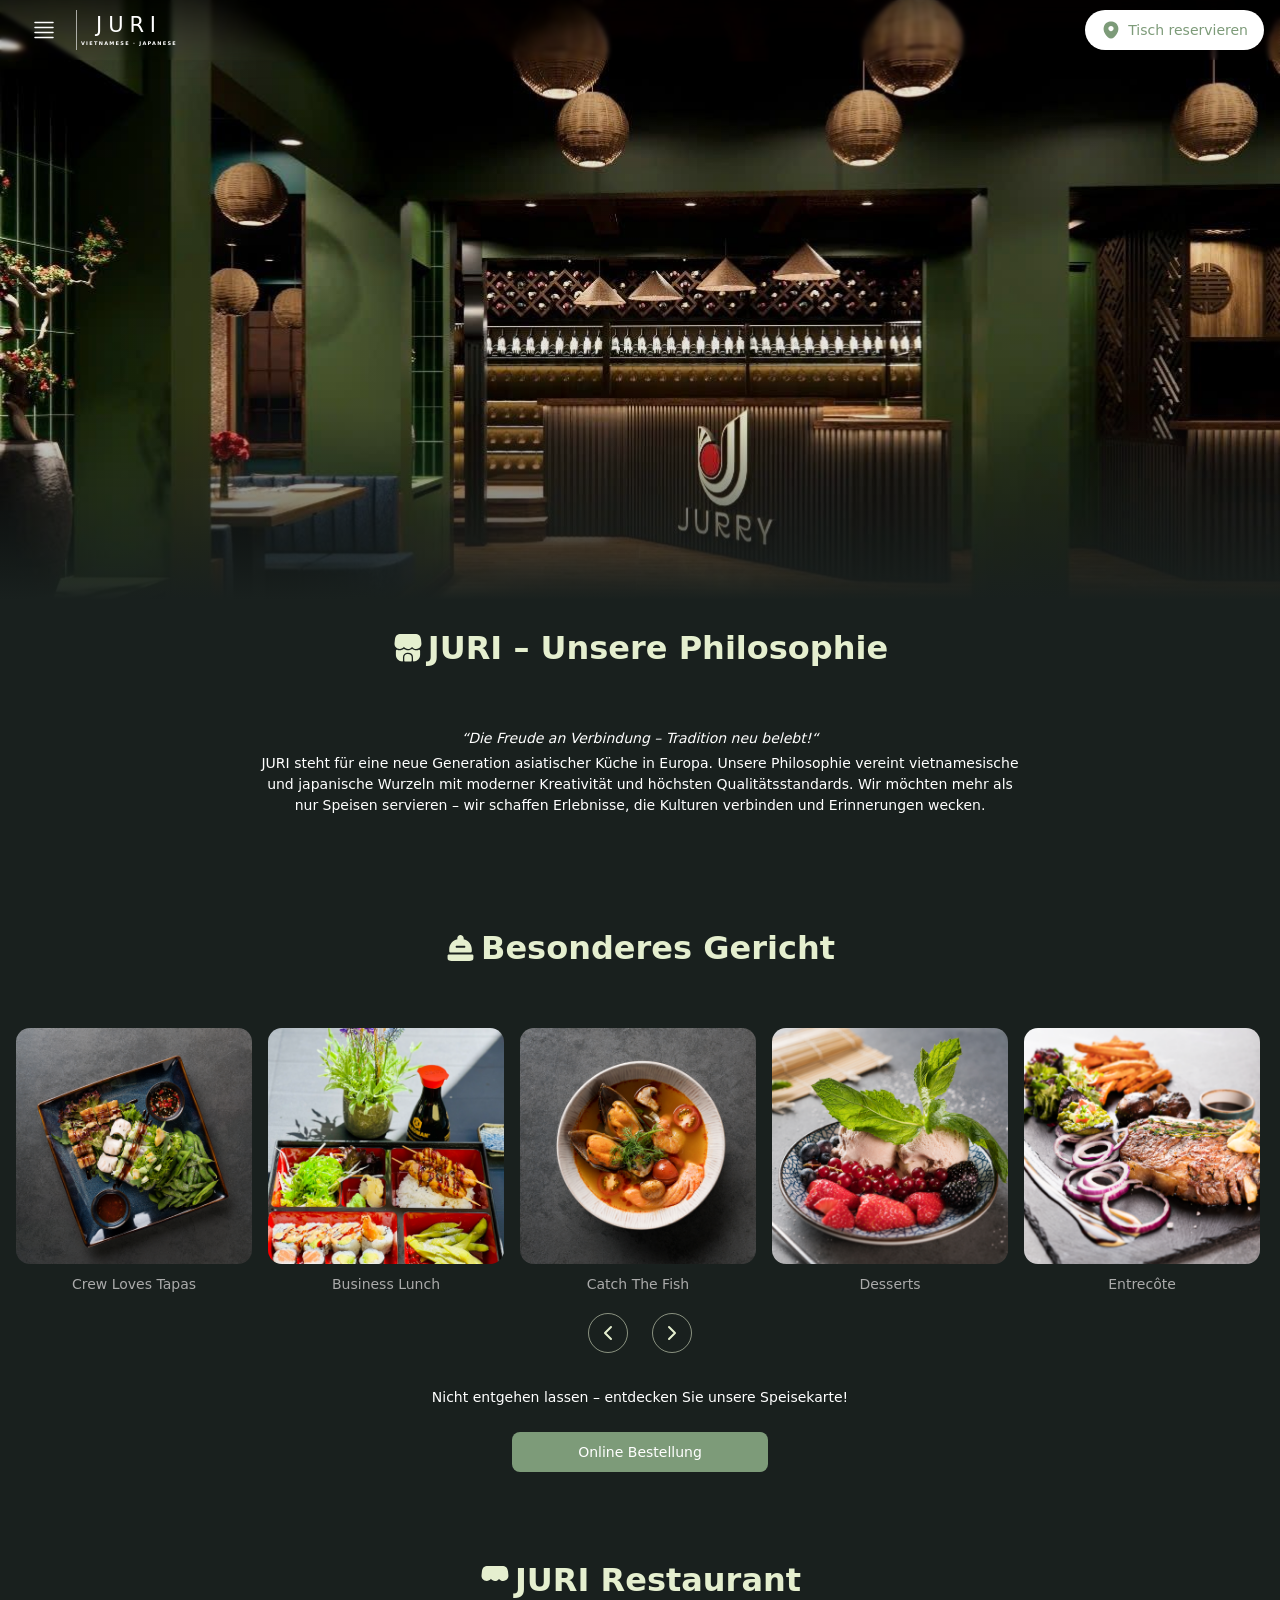
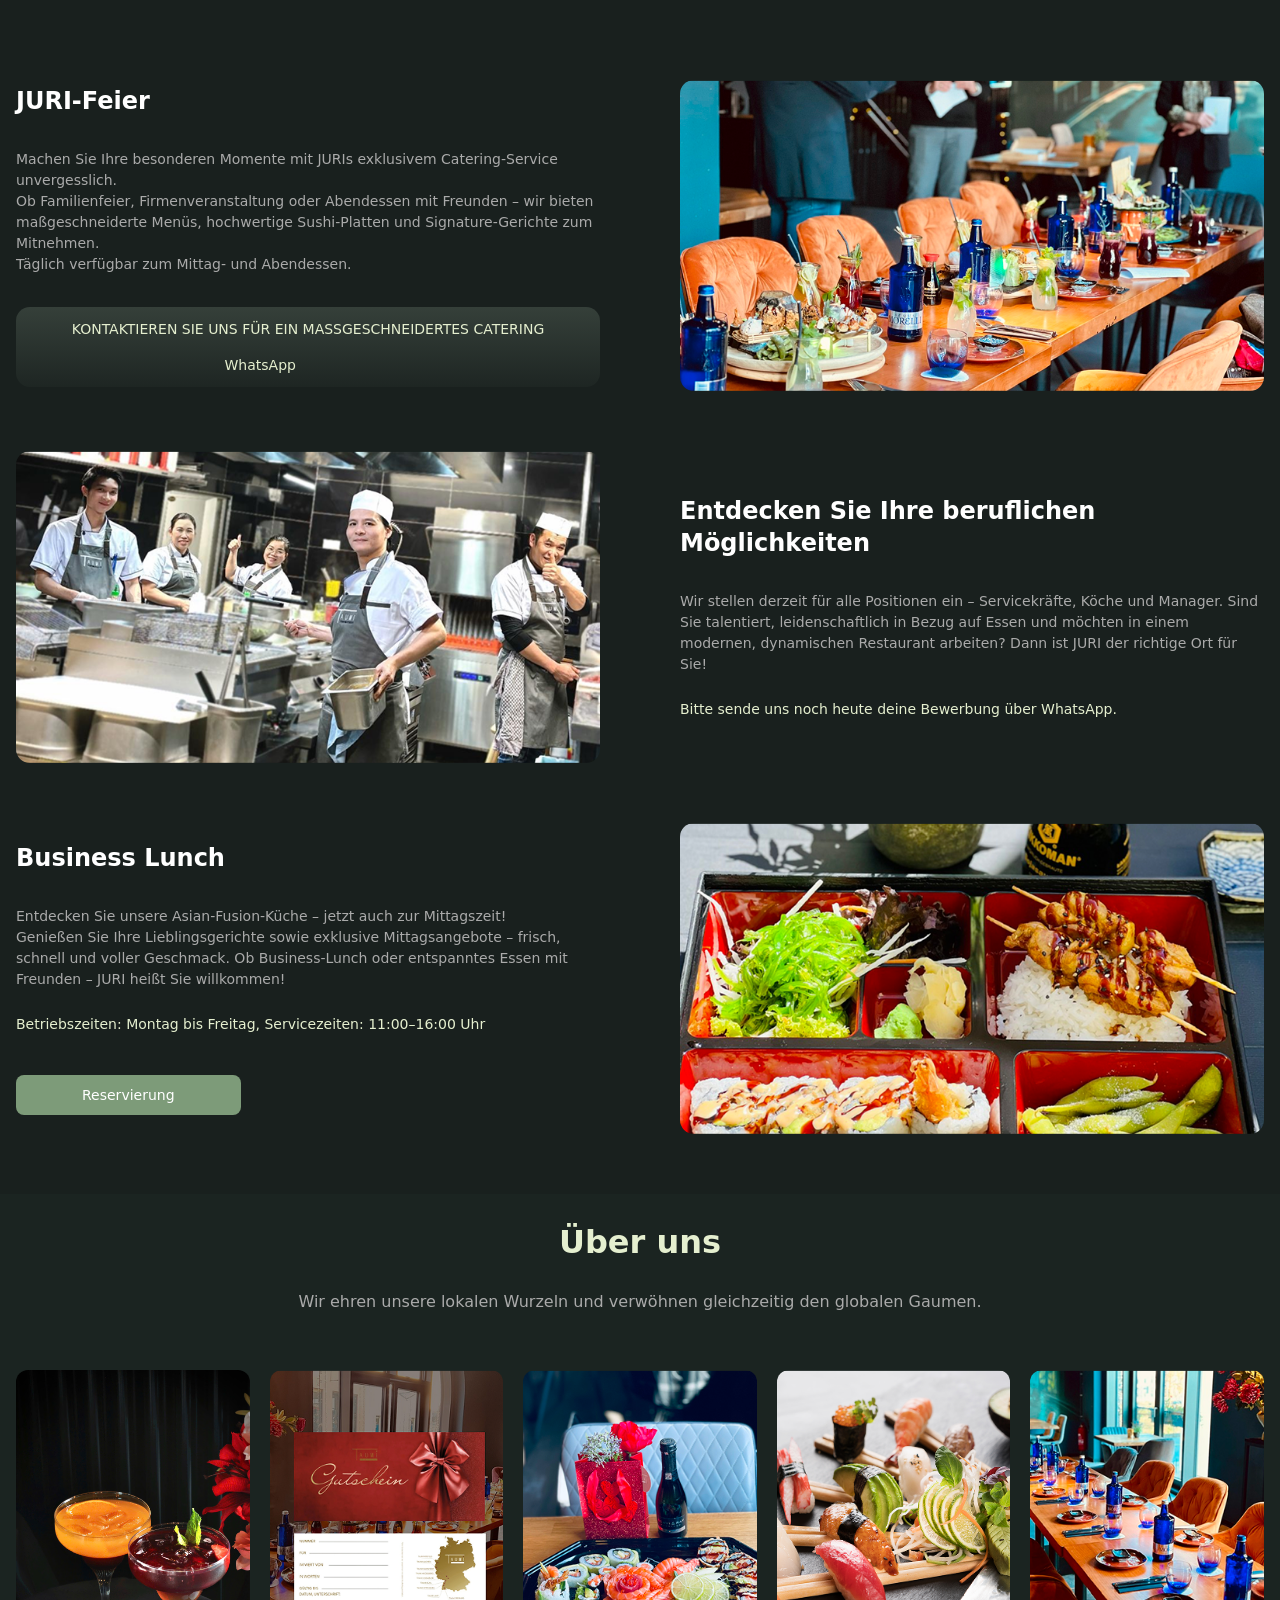
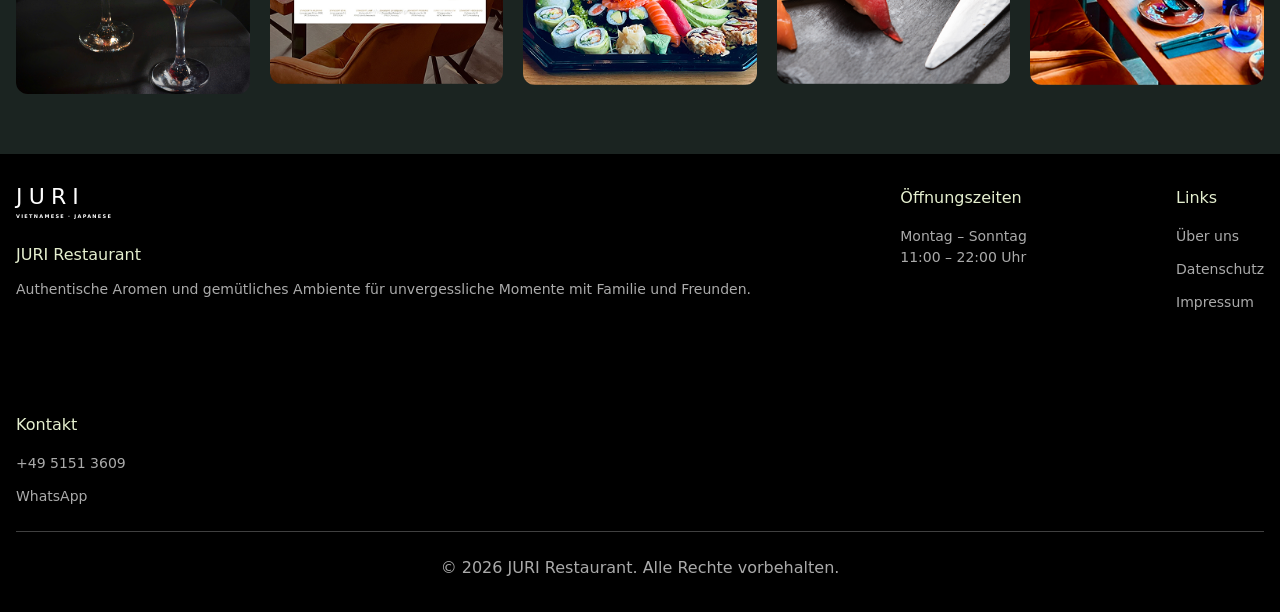
==== index.html @ 3706cd21 "Match desktop carousel and ordering layout" ====
<!DOCTYPE html>
<html lang="de">
<head>
<meta charset="UTF-8">
<meta name="viewport" content="width=device-width, initial-scale=1">
<title>JURI Restaurant — Vietnamesisch·Japanisch Fusion | Hameln</title>
<meta name="description" content="JURI Restaurant in Hameln — vietnamesische Seele trifft japanische Präzision. Phở, Sushi & Fusion-Küche am Kastanienwall 32. Tisch online reservieren.">
<meta name="robots" content="index, follow">
<meta name="theme-color" content="#39412f">
<!-- Open Graph -->
<meta property="og:type" content="restaurant">
<meta property="og:title" content="JURI Restaurant Hameln — Vietnamesisch·Japanisch Fusion">
<meta property="og:description" content="Vietnamesische Seele. Japanische Präzision. Phở, Sushi & Fusion am Kastanienwall 32, Hameln.">
<meta property="og:image" content="images/hero-restaurant.jpg">
<meta property="og:locale" content="de_DE">
<meta property="og:locale:alternate" content="en_US">
<!-- Preload critical fonts -->
<link rel="preload" href="fonts/Fraunces.woff2" as="font" type="font/woff2" crossorigin>
<link rel="preload" href="fonts/Archivo.woff2" as="font" type="font/woff2" crossorigin>
<link rel="stylesheet" href="css/fonts.css">
<link rel="stylesheet" href="css/tokens.css?v=20260812">
<link rel="stylesheet" href="css/taumi-source-252485d45a1d6a08.css">
<link rel="stylesheet" href="css/taumi-source-6c401ec4a430c7e0.css">
<link rel="stylesheet" href="css/taumi-source-922e2903fd560b81.css">
<link rel="stylesheet" href="css/taumi-source-cfa93e21f1e4a5a1.css">
<link rel="stylesheet" href="css/taumi-source-ab491180cfe1bd60.css">
<link rel="stylesheet" href="css/taumi-source-0d9b1a09e9e127c3.css">
<link rel="stylesheet" href="css/home.css?v=20260813f">
<link rel="icon" href="data:image/svg+xml,<svg xmlns='http://www.w3.org/2000/svg' viewBox='0 0 100 100'><text y='.9em' font-size='90'>🍜</text></svg>">
<script type="application/ld+json">
{
  "@context":"https://schema.org","@type":"Restaurant",
  "name":"JURI Restaurant",
  "description":"Vietnamesisch·Japanisch Fusion — Phở, Sushi & vietnamesische Küche in Hameln.",
  "servesCuisine":["Vietnamese","Japanese","Sushi"],
  "url":"https://jury.jury-resto.online/",
  "telephone":"+4951513609",
  "priceRange":"€€",
  "image":"images/hero-restaurant.jpg",
  "address":{"@type":"PostalAddress","streetAddress":"Kastanienwall 32","postalCode":"31785","addressLocality":"Hameln","addressCountry":"DE"},
  "openingHoursSpecification":[{"@type":"OpeningHoursSpecification","dayOfWeek":["Monday","Tuesday","Wednesday","Thursday","Friday","Saturday","Sunday"],"opens":"11:00","closes":"22:00"}],
  "acceptsReservations":"True",
  "hasMenu":"speisekarte.html"
}
</script>
</head>
<body>

<div class="legacy-home" aria-hidden="true">
<!-- Header -->
<header class="header" id="header">
  <div class="container">
    <a href="index.html" class="brand" aria-label="JURI — Startseite">
      <span class="brand__mark" aria-hidden="true"></span>
      <span class="brand__text">JURI<small>Vietnamese · Japanese</small></span>
    </a>
    <div class="nav-desktop">
      <nav class="nav">
        <a href="speisekarte.html">Speisekarte</a>
        <a href="index.html#bestellen"><span lang="de">Bestellen</span><span lang="en">Order</span></a>
        <a href="index.html#gutschein">Gutschein</a>
        <a href="index.html#events">Events</a>
        <a href="index.html#philosophie"><span lang="de">Über uns</span><span lang="en">About</span></a>
      </nav>
      <div class="lang-toggle" role="group" aria-label="Sprache / Language">
        <button data-lang="de" aria-pressed="true">DE</button>
        <button data-lang="en" aria-pressed="false">EN</button>
      </div>
      <a href="#reservieren" class="btn btn--primary"><span lang="de">Tisch reservieren</span><span lang="en">Reserve a table</span></a>
    </div>
    <button class="burger" id="burger" aria-label="Menü öffnen"><span></span><span></span><span></span></button>
  </div>
</header>

<!-- Mobile drawer -->
<div class="drawer" id="drawer" role="dialog" aria-label="Navigation">
  <button class="drawer-close" aria-label="Schließen">✕</button>
  <a href="#reservieren"><span lang="de">Reservieren</span><span lang="en">Reservation</span></a>
  <a href="speisekarte.html">Speisekarte</a>
  <a href="index.html#bestellen"><span lang="de">Bestellen</span><span lang="en">Online Order</span></a>
  <a href="index.html#gutschein">Gutschein</a>
  <a href="index.html#events">Events</a>
  <a href="index.html#philosophie"><span lang="de">Über uns</span><span lang="en">About</span></a>
  <a href="index.html#kontakt">Kontakt</a>
  <div class="lang-toggle" role="group" aria-label="Sprache">
    <button data-lang="de" aria-pressed="true">DE</button>
    <button data-lang="en" aria-pressed="false">EN</button>
  </div>
  <a href="#reservieren" class="btn btn--primary"><span lang="de">Tisch reservieren</span><span lang="en">Reserve a table</span></a>
</div>

<!-- Hero -->
<section class="hero">
  <div class="hero__bg"><img src="images/hero-restaurant.jpg" alt="Innenraum JURI Restaurant Hameln — Rattan-Laternen und olivgrüne Wände" fetchpriority="high" width="1600" height="1500"></div>
  <div class="container">
    <div class="hero__inner">
      <span class="eyebrow"><span lang="de">Vietnamesisch · Japanisch Fusion · Hameln</span><span lang="en">Vietnamese · Japanese Fusion · Hameln</span></span>
      <h1>
        <span lang="de">Vietnamesische Seele.<br><em>Japanische Präzision.</em></span>
        <span lang="en">Vietnamese soul.<br><em>Japanese precision.</em></span>
      </h1>
      <p class="sub">
        <span lang="de">Aromatische Phở, handgerolltes Sushi und Fusion-Gerichte aus frischen Zutaten — im Herzen von Hameln.</span>
        <span lang="en">Aromatic phở, hand-rolled sushi and fusion dishes from fresh ingredients — in the heart of Hameln.</span>
      </p>
      <div class="cta">
        <a href="#reservieren" class="btn btn--primary"><span lang="de">Tisch reservieren</span><span lang="en">Reserve a table</span></a>
        <a href="speisekarte.html" class="btn btn--ghost">Speisekarte</a>
      </div>
      <p class="addr">Kastanienwall 32 · 31785 Hameln</p>
    </div>
  </div>
  <a href="#philosophie" class="hero__scroll" aria-label="Nach unten scrollen"><span></span></a>
</section>

<!-- USP strip — quick-scan strengths right after hero -->
<aside class="usp-strip" aria-label="Unsere Stärken">
  <div class="container usp-strip__row">
    <span class="usp"><span lang="de">Frisch täglich</span><span lang="en">Fresh daily</span></span>
    <span class="usp"><span lang="de">Handgerolltes Sushi</span><span lang="en">Hand-rolled sushi</span></span>
    <span class="usp"><span lang="de">12h Brühe</span><span lang="en">12h broth</span></span>
    <span class="usp"><span lang="de">Vegan-Optionen</span><span lang="en">Vegan options</span></span>
  </div>
</aside>

<!-- Philosophy (centered, taumi-style) -->
<section class="section philo-band" id="philosophie">
  <div class="container reveal">
    <span class="eyebrow eyebrow--icon"><span lang="de">Unsere Philosophie</span><span lang="en">Our philosophy</span></span>
    <blockquote class="philo-quote">
      <span lang="de">„Zwei Küchen, eine Handschrift.“</span>
      <span lang="en">“Two cuisines, one signature.”</span>
    </blockquote>
    <p class="philo-lead">
      <span lang="de">Die Wärme Vietnams trifft die Ruhe Japans. Wir köcheln unsere Brühen zwölf Stunden, rollen unser Sushi frisch und würzen mit Respekt vor der Tradition — jedes Gericht ehrlich, nach guten Zutaten und nicht nach Abkürzungen.</span>
      <span lang="en">The warmth of Vietnam meets the calm of Japan. We simmer our broths for twelve hours, roll our sushi fresh and season with respect for tradition — every dish honest, made of good ingredients, never shortcuts.</span>
    </p>
    <dl class="philo-stats">
      <div><dt>12h</dt><dd><span lang="de">Brühe geköchelt</span><span lang="en">simmered broth</span></dd></div>
      <div><dt>160+</dt><dd><span lang="de">Gerichte</span><span lang="en">dishes</span></dd></div>
      <div><dt><span lang="de">frisch</span><span lang="en">fresh</span></dt><dd><span lang="de">täglich gerollt</span><span lang="en">rolled daily</span></dd></div>
    </dl>
  </div>
</section>

<!-- Signatures -->
<section class="section section--alt" id="kueche">
  <div class="container">
    <div class="section-head section-head--center reveal">
      <span class="eyebrow"><span lang="de">Aus unserer Küche</span><span lang="en">From our kitchen</span></span>
      <h2><span lang="de">Signaturen</span><span lang="en">Signatures</span></h2>
      <p><span lang="de">Eine kleine Auswahl — die ganze Karte mit 160+ Gerichten finden Sie in der Speisekarte.</span><span lang="en">A small selection — the full menu with 160+ dishes is in the Speisekarte.</span></p>
    </div>

    <!-- Featured dish (the one real food photo) -->
    <div class="feature reveal">
      <div class="feature__media"><img src="images/dish-pho.jpg" alt="Phở Bò — dampfende Rinderbrühe mit zartem Rind und frischen Kräutern in einer Keramikschale" loading="eager" fetchpriority="high" width="1408" height="768"></div>
      <div class="feature__body">
        <span class="feature__tag">Signature · Nr. 48</span>
        <h3>Phở Bò</h3>
        <p><span lang="de">Unsere Seele im Bild: klare Rinderbrühe, zwölf Stunden gekocht, mit zartem Rind, Reisbandnudeln und einem Wald aus frischen Kräutern. Serviert mit Limette, Chili und Sojasprossen.</span><span lang="en">Our soul on a plate: clear beef broth, simmered for twelve hours, with tender beef, flat rice noodles and a forest of fresh herbs. Served with lime, chili and bean sprouts.</span></p>
        <div class="feature__foot">
          <span class="feature__price">ab 12,90 €</span>
          <a href="speisekarte.html#pho" class="link-underline"><span lang="de">Zur Karte</span><span lang="en">See menu</span></a>
        </div>
      </div>
    </div>

    <!-- Signature dishes — swipe carousel (taumi "Outstanding Dish") + grid on desktop -->
    <div class="carousel reveal" id="dishCarousel" aria-roledescription="Karussell" aria-label="Signatur-Gerichte">
    <div class="carousel__track dish-grid" id="dishTrack">
      <article class="dish reveal" style="--i:0">
        <a href="speisekarte.html" class="dish__link" aria-label="Sushi &amp; Maki Platter ansehen">
          <span class="dish__media"><img src="images/dish-sushi.jpg" alt="Sushi- und Maki-Platte mit Lachs und California Rolls auf dunklem Keramikteller" loading="lazy" width="1408" height="768"></span>
          <span class="dish__body">
            <span class="dish__name">Sushi Platter</span>
            <span class="dish__price">M1</span>
          </span>
        </a>
      </article>
      <article class="dish reveal" style="--i:1">
        <a href="speisekarte.html#pho" class="dish__link" aria-label="Phở Bò ansehen">
          <span class="dish__media"><img src="images/dish-pho.jpg" alt="Phở Bò — dampfende Rinderbrühe mit Reisbandnudeln und frischen Kräutern" loading="lazy" width="1408" height="768"></span>
          <span class="dish__body">
            <span class="dish__name">Phở Bò</span>
            <span class="dish__price">ab 12,90 €</span>
          </span>
        </a>
      </article>
      <article class="dish reveal" style="--i:2">
        <a href="speisekarte.html" class="dish__link" aria-label="Sommerrollen ansehen">
          <span class="dish__media"><img src="images/dish-sommerrollen.jpg" alt="Frische Sommerrollen aus Reispapier mit Kräutern und Erdnuss-Sauce" loading="lazy" width="1408" height="768"></span>
          <span class="dish__body">
            <span class="dish__name">Sommerrollen</span>
            <span class="dish__price">ab 5,50 €</span>
          </span>
        </a>
      </article>
      <article class="dish reveal" style="--i:3">
        <a href="speisekarte.html" class="dish__link" aria-label="Frühlingsrollen ansehen">
          <span class="dish__media"><img src="images/dish-fruehlingsrollen.jpg" alt="Knusprige Frühlingsrollen mit kleinem Salat und Chili-Limetten-Sauce" loading="lazy" width="1408" height="768"></span>
          <span class="dish__body">
            <span class="dish__name">Frühlingsrollen</span>
            <span class="dish__price">5,90 €</span>
          </span>
        </a>
      </article>
      <article class="dish reveal" style="--i:4">
        <a href="speisekarte.html" class="dish__link" aria-label="Hähnchen Gyoza ansehen">
          <span class="dish__media"><img src="images/dish-gyoza.jpg" alt="Japanische Hähnchen-Gyoza, knusprig gebraten, mit Dip" loading="lazy" width="1408" height="768"></span>
          <span class="dish__body">
            <span class="dish__name">Hähnchen Gyoza</span>
            <span class="dish__price">5,50 €</span>
          </span>
        </a>
      </article>
      <article class="dish reveal" style="--i:5">
        <a href="speisekarte.html" class="dish__link" aria-label="Bún Đậu ansehen">
          <span class="dish__media"><img src="images/dish-bun.jpg" alt="Bún Đậu — Reisnudeln mit Zitronengras-Tofu, Kräutern und eingelegten Karotten" loading="lazy" width="1408" height="768"></span>
          <span class="dish__body">
            <span class="dish__name">Bún Đậu</span>
            <span class="dish__price">ab 9,90 €</span>
          </span>
        </a>
      </article>
      <article class="dish reveal" style="--i:6">
        <a href="speisekarte.html" class="dish__link" aria-label="Bánh Mì Sài Gòn ansehen">
          <span class="dish__media"><img src="images/dish-banhmi.jpg" alt="Bánh Mì Sài Gòn — vietnamesisches Baguette mit gegrilltem Fleisch und eingelegtem Gemüse" loading="lazy" width="1408" height="768"></span>
          <span class="dish__body">
            <span class="dish__name">Bánh Mì Sài Gòn</span>
            <span class="dish__price">ab 7,90 €</span>
          </span>
        </a>
      </article>
      <article class="dish reveal" style="--i:7">
        <a href="speisekarte.html" class="dish__link" aria-label="Grünes Curry ansehen">
          <span class="dish__media"><img src="images/dish-curry.jpg" alt="Grünes Curry mit frischem Gemüse, Tofu und Kokosmilch, dazu Jasminreis" loading="lazy" width="1408" height="768"></span>
          <span class="dish__body">
            <span class="dish__name">Grünes Curry</span>
            <span class="dish__price">ab 11,90 €</span>
          </span>
        </a>
      </article>
    </div>
      <div class="carousel__nav" aria-hidden="false">
        <div class="carousel__dots" id="dishDots" role="tablist" aria-label="Gericht wählen"></div>
      </div>
    </div>
    <div class="center-cta reveal">
      <a href="speisekarte.html" class="btn btn--ghost"><span lang="de">Ganze Speisekarte ansehen</span><span lang="en">View the full menu</span></a>
    </div>
  </div>
</section>

<!-- Ambiente / story (text ↔ image) -->
<section class="section" id="ambiente">
  <div class="container split reveal">
    <div class="split__media"><img src="images/amb-dining.jpg" alt="Gedeckter Tisch bei JURI — warmes Licht, Rattan-Laternen, olivgrüne Wände" loading="lazy" width="900" height="675"></div>
    <div class="split__body">
      <span class="eyebrow"><span lang="de">Das Ambiente</span><span lang="en">The ambience</span></span>
      <h2><span lang="de">Ein Ort, zwei Kulturen</span><span lang="en">One place, two cultures</span></h2>
      <p><span lang="de">Im historischen Fachwerkhaus am Kastanienwall verbinden warmes Licht, Rattan-Laternen und olivgrüne Wände die Ruhe Japans mit der Herzlichkeit Vietnams. Ein Raum, der zum Verweilen einlädt — für ein schnelles Mittagessen oder einen langen Abend.</span><span lang="en">In the historic timber-framed house on Kastanienwall, warm light, rattan lanterns and olive walls blend the calm of Japan with the warmth of Vietnam. A room that invites you to stay — for a quick lunch or a long evening.</span></p>
      <a href="index.html#kontakt" class="link-underline"><span lang="de">Öffnungszeiten &amp; Anfahrt</span><span lang="en">Hours &amp; directions</span></a>
    </div>
  </div>
  <div class="container photo-trio reveal">
    <figure><img src="images/amb-counter.jpg" alt="Offene Sushi-Theke bei JURI — Holzbrett und Messer" loading="lazy" width="800" height="800"></figure>
    <figure><img src="images/detail-herbs.jpg" alt="Frische vietnamesische Kräuter — Koriander, Thai-Basilikum, Limette, Chili" loading="lazy" width="800" height="800"></figure>
    <figure><img src="images/dessert.jpg" alt="Dessert — Mochi und Kokos-Eis, fein angerichtet" loading="lazy" width="800" height="800"></figure>
  </div>
</section>

<!-- Bar full-bleed band -->
<section class="bar-band" aria-label="Bar &amp; Lounge">
  <img class="bar-band__bg" src="images/bar.jpg" alt="JURI Bar &amp; Lounge — rote Laterne, warmes Licht" loading="lazy" width="1600" height="900">
  <div class="container bar-band__inner reveal">
    <span class="eyebrow"><span lang="de">Bar &amp; Lounge</span><span lang="en">Bar &amp; lounge</span></span>
    <h2><span lang="de">Bleiben Sie auf einen Drink</span><span lang="en">Stay for a drink</span></h2>
    <p><span lang="de">Signature-Cocktails, japanischer Whisky und vietnamesischer Kaffee — in gedämpftem Licht, wenn der Abend länger wird.</span><span lang="en">Signature cocktails, Japanese whisky and Vietnamese coffee — in soft light, when the evening grows long.</span></p>
  </div>
</section>

<!-- Bar drinks duo -->
<section class="section" aria-label="Getränke">
  <div class="container drink-duo reveal">
    <figure class="drink-duo__item">
      <img src="images/drink-cocktails.jpg" alt="Signature-Cocktails auf der dunklen Bartheke von JURI" loading="lazy" width="900" height="600">
      <figcaption><span lang="de">Signature-Cocktails</span><span lang="en">Signature cocktails</span></figcaption>
    </figure>
    <figure class="drink-duo__item">
      <img src="images/drink-tea.jpg" alt="Asiatische Teekanne und Tassen mit aufsteigendem Dampf" loading="lazy" width="900" height="600">
      <figcaption><span lang="de">Tee &amp; vietnamesischer Kaffee</span><span lang="en">Tea &amp; Vietnamese coffee</span></figcaption>
    </figure>
  </div>
</section>

<!-- Anlässe -->
<section class="section section--alt" id="anlaesse">
  <div class="container">
    <div class="section-head reveal">
      <span class="eyebrow"><span lang="de">Anlässe</span><span lang="en">Occasions</span></span>
      <h2><span lang="de">Feiern &amp; Business</span><span lang="en">Celebrations &amp; business</span></h2>
    </div>
    <div class="anlass">
      <div class="anlass__row reveal">
        <div class="anlass__media"><img src="images/interior.jpg" alt="Feiern &amp; Catering bei JURI" loading="lazy" width="800" height="500"></div>
        <div>
          <h3><span lang="de">Feiern &amp; Catering</span><span lang="en">Celebrations &amp; catering</span></h3>
          <p><span lang="de">Geburtstag, Firmenfeier oder Familienessen — wir richten Ihre Feier mit Sharing-Sets und persönlichem Service aus. Auch Catering außer Haus.</span><span lang="en">Birthday, company party or family dinner — we host your celebration with sharing sets and personal service. Catering also available.</span></p>
          <a href="#reservieren" class="btn btn--primary"><span lang="de">Anfrage senden</span><span lang="en">Send request</span></a>
        </div>
      </div>
      <div class="anlass__row anlass__row--rev reveal">
        <div class="anlass__media"><img src="images/bar.jpg" alt="Mittagstisch Business Lunch" loading="lazy" width="800" height="500"></div>
        <div>
          <h3><span lang="de">Mittagstisch</span><span lang="en">Business lunch</span></h3>
          <p><span lang="de">Schnell, frisch und bezahlbar in der Mittagspause: wechselnde Gerichte, in wenigen Minuten am Tisch — perfekt für die Arbeitspause in Hameln.</span><span lang="en">Fast, fresh and affordable at lunchtime: rotating dishes served in minutes — perfect for a work break in Hameln.</span></p>
          <a href="speisekarte.html" class="btn btn--ghost"><span lang="de">Gerichte ansehen</span><span lang="en">See dishes</span></a>
        </div>
      </div>
    </div>
  </div>
</section>

<!-- Featured Events / Aktuelles -->
<section class="section" id="events">
  <div class="container">
    <div class="section-head section-head--center reveal">
      <span class="eyebrow"><span lang="de">Aktuelles</span><span lang="en">What's on</span></span>
      <h2>Events</h2>
      <p><span lang="de">Was bei JURI gerade passiert — Eröffnung, Angebote und besondere Abende.</span><span lang="en">What's happening at JURI right now — opening, offers and special evenings.</span></p>
    </div>
    <div class="event-grid reveal">
      <article class="event-card event-card--wide">
        <div class="event-card__media"><img src="images/event-table.jpg" alt="Lange, festlich gedeckte Tafel für Gruppen und Feiern bei JURI" loading="lazy" width="1200" height="700"></div>
        <div class="event-card__body">
          <span class="event-card__badge">Grand Opening</span>
          <h3><span lang="de">Große Eröffnung</span><span lang="en">Grand Opening</span></h3>
          <p><span lang="de">Wir öffnen unsere Türen am Kastanienwall 32. Feiern Sie mit uns den Start von JURI — vietnamesische Seele, japanische Präzision.</span><span lang="en">We're opening our doors at Kastanienwall 32. Celebrate the start of JURI with us — Vietnamese soul, Japanese precision.</span></p>
          <a href="#reservieren" class="btn btn--primary"><span lang="de">Tisch sichern</span><span lang="en">Reserve a table</span></a>
        </div>
      </article>
      <article class="event-card">
        <div class="event-card__media"><img src="images/amb-wide.jpg" alt="Warmer Speiseraum von JURI in olivgrünem Licht" loading="lazy" width="800" height="600"></div>
        <div class="event-card__body">
          <span class="event-card__badge event-card__badge--alt"><span lang="de">Wochenangebot</span><span lang="en">Weekly offer</span></span>
          <h3><span lang="de">Mittagstisch der Woche</span><span lang="en">Lunch of the week</span></h3>
          <p><span lang="de">Wechselnde Gerichte, frisch zubereitet und in wenigen Minuten am Tisch — ideal für die Mittagspause in Hameln.</span><span lang="en">Rotating dishes, freshly made and at your table in minutes — perfect for a lunch break in Hameln.</span></p>
          <a href="speisekarte.html" class="link-underline"><span lang="de">Zur Speisekarte</span><span lang="en">See the menu</span></a>
        </div>
      </article>
    </div>
  </div>
</section>

<!-- Gutschein / Voucher -->
<section class="section section--alt" id="gutschein">
  <div class="container split split--rev reveal">
    <div class="split__media"><img src="images/gutschein.jpg" alt="Eleganter JURI-Geschenkgutschein in Gold auf olivgrünem Grund" loading="lazy" width="900" height="600"></div>
    <div class="split__body">
      <span class="eyebrow"><span lang="de">Gutschein</span><span lang="en">Voucher</span></span>
      <h2><span lang="de">Verschenken Sie ein JURI-Erlebnis</span><span lang="en">Give the gift of a JURI experience</span></h2>
      <p><span lang="de">Ein Gutschein für ein Essen zu zweit, einen langen Abend an der Bar oder einen frei wählbaren Betrag — schön verpackt und persönlich abgestimmt. Sprechen Sie uns einfach an.</span><span lang="en">A voucher for dinner for two, a long evening at the bar or any amount you like — beautifully packaged and personally arranged. Just get in touch.</span></p>
      <div class="cta">
        <a href="#reservieren" class="btn btn--primary"><span lang="de">Gutschein anfragen</span><span lang="en">Request a voucher</span></a>
        <a href="tel:+4951513609" class="btn btn--ghost"><span lang="de">Anrufen</span><span lang="en">Call us</span></a>
      </div>
    </div>
  </div>
</section>

<!-- Online Order / Mitnahme -->
<section class="section" id="bestellen">
  <div class="container split reveal">
    <div class="split__media"><img src="images/togo.jpg" alt="Hochwertige Mitnahme-Verpackung von JURI mit goldenem Band" loading="lazy" width="900" height="600"></div>
    <div class="split__body">
      <span class="eyebrow"><span lang="de">Mitnahme &amp; Online Order</span><span lang="en">Takeaway &amp; online order</span></span>
      <h2><span lang="de">Lieber zu Hause genießen?</span><span lang="en">Rather enjoy it at home?</span></h2>
      <p><span lang="de">Bestellen Sie Ihre Lieblingsgerichte zur Abholung — frisch verpackt, damit Aroma und Textur erhalten bleiben. Rufen Sie uns an, wir bereiten alles für Sie vor.</span><span lang="en">Order your favourite dishes for pickup — freshly packed to keep aroma and texture intact. Give us a call and we'll get everything ready.</span></p>
      <div class="cta">
        <a href="tel:+4951513609" class="btn btn--primary"><span lang="de">Jetzt bestellen · +49 5151 3609</span><span lang="en">Order now · +49 5151 3609</span></a>
      </div>
      <p class="note-soon"><span lang="de">Online-Bestellung &amp; Lieferung bald verfügbar.</span><span lang="en">Online ordering &amp; delivery coming soon.</span></p>
    </div>
  </div>
</section>

<!-- Hours + map -->
<section class="section section--alt" id="kontakt">
  <div class="container">
    <div class="section-head reveal">
      <span class="eyebrow"><span lang="de">Öffnungszeiten &amp; Anfahrt</span><span lang="en">Hours &amp; directions</span></span>
      <h2>Öffnungszeiten</h2>
    </div>
    <div class="hours-grid reveal">
      <table class="hours-table">
        <tbody>
          <tr><th><span lang="de">Montag – Sonntag</span><span lang="en">Monday – Sunday</span></th><td>11:00 – 22:00</td></tr>
          <tr><th><span lang="de">Küche bis</span><span lang="en">Kitchen until</span></th><td>21:30</td></tr>
        </tbody>
      </table>
      <dl class="hours-info">
        <div><dt>Adresse</dt><dd>Kastanienwall 32<br>31785 Hameln</dd></div>
        <div><dt>Telefon</dt><dd><a href="tel:+4951513609">+49 5151 3609</a></dd></div>
        <div><dt><span lang="de">Anfahrt</span><span lang="en">Directions</span></dt><dd><a href="https://www.google.com/maps/search/?api=1&query=Kastanienwall+32+31785+Hameln" target="_blank" rel="noopener">Google Maps →</a></dd></div>
      </dl>
    </div>
  </div>
</section>

<!-- About gallery -->
<section class="section" id="ueber-uns">
  <div class="container">
    <div class="section-head reveal">
      <span class="eyebrow"><span lang="de">Über uns</span><span lang="en">About us</span></span>
      <h2><span lang="de">Eindrücke</span><span lang="en">Impressions</span></h2>
      <p><span lang="de">Ein Vorgeschmack auf Raum, Bar und Küche von JURI.</span><span lang="en">A taste of JURI's space, bar and kitchen.</span></p>
    </div>
    <div class="gallery reveal">
      <img src="images/amb-wide.jpg" alt="Innenraum von JURI in warmem olivgrünem Licht" loading="lazy" width="1200" height="500">
      <img src="images/amb-dining.jpg" alt="Gedeckter Tisch bei JURI" loading="lazy" width="400" height="400">
      <img src="images/amb-counter.jpg" alt="Offene Sushi-Theke" loading="lazy" width="400" height="400">
      <img src="images/drink-cocktails.jpg" alt="Signature-Cocktails an der Bar" loading="lazy" width="400" height="400">
      <img src="images/detail-herbs.jpg" alt="Frische Kräuter" loading="lazy" width="400" height="400">
      <img src="images/dessert.jpg" alt="Dessert-Plating" loading="lazy" width="400" height="400">
    </div>
  </div>
</section>

<!-- Reservation form -->
<section class="section section--alt" id="reservieren">
  <div class="container form-wrap reveal">
    <div class="section-head">
      <span class="eyebrow"><span lang="de">Reservierung</span><span lang="en">Reservation</span></span>
      <h2><span lang="de">Tisch reservieren</span><span lang="en">Reserve a table</span></h2>
    </div>
    <form id="reserveForm" data-reservation-email="info@jury-restaurant.de" novalidate>
      <div class="form-grid">
        <div class="field field--full">
          <label for="r-name">Name *</label>
          <input id="r-name" name="name" type="text" autocomplete="name" required>
        </div>
        <div class="field">
          <label for="r-phone">Telefon *</label>
          <input id="r-phone" name="phone" type="tel" autocomplete="tel" required>
        </div>
        <div class="field field--full">
          <label for="r-email"><span lang="de">E-Mail *</span><span lang="en">Email *</span></label>
          <input id="r-email" name="email" type="email" autocomplete="email" required>
          <small style="display:block;margin-top:.35rem;font-size:var(--fs-xs);color:var(--text-faint)"><span lang="de">für Bestätigung &amp; Angebote</span><span lang="en">for confirmation &amp; offers</span></small>
        </div>
        <div class="field">
          <label for="r-guests"><span lang="de">Anzahl Gäste *</span><span lang="en">Guests *</span></label>
          <input id="r-guests" name="guests" type="number" min="1" max="20" value="2" required>
        </div>
        <div class="field">
          <label for="r-date">Datum *</label>
          <input id="r-date" name="date" type="date" required>
        </div>
        <div class="field">
          <label for="r-time"><span lang="de">Uhrzeit *</span><span lang="en">Time *</span></label>
          <select id="r-time" name="time" required>
            <option value="" disabled selected>Uhrzeit wählen</option>
            <option>11:00</option><option>11:30</option>
            <option>12:00</option><option>12:30</option>
            <option>13:00</option><option>13:30</option>
            <option>14:00</option><option>14:30</option>
            <option>17:00</option><option>17:30</option>
            <option>18:00</option><option>18:30</option>
            <option>19:00</option><option>19:30</option>
            <option>20:00</option><option>20:30</option>
            <option>21:00</option>
          </select>
        </div>
        <div class="field field--full">
          <label for="r-note"><span lang="de">Anmerkung</span><span lang="en">Note</span></label>
          <textarea id="r-note" name="note" placeholder="z. B. Fensterplatz, Allergien, Anlass"></textarea>
        </div>
        <input class="hp" id="r-company" name="company" type="text" tabindex="-1" autocomplete="off" aria-hidden="true">
      </div>
      <button type="submit" class="btn btn--primary" style="margin-top:1.25rem"><span lang="de">Tisch reservieren</span><span lang="en">Reserve a table</span></button>
      <p class="form-msg" role="status" aria-live="polite"></p>
    </form>
  </div>
</section>

<!-- Footer -->
<footer class="footer">
  <span class="footer-watermark" aria-hidden="true">JURI</span>
  <div class="container">
    <div class="footer-grid">
      <div>
        <a href="index.html" class="brand footer-brand" aria-label="JURI">
          <span class="brand__mark" role="img" aria-label="JURI Logo"></span>
          <span class="brand__text">JURI</span>
        </a>
        <p><span lang="de">Vietnamesisch · Japanisch Fusion im historischen Fachwerkhaus am Kastanienwall.</span><span lang="en">Vietnamese · Japanese fusion in a historic timber-framed house on Kastanienwall.</span></p>
      </div>
      <div>
        <h4><span lang="de">Öffnungszeiten</span><span lang="en">Hours</span></h4>
        <address>
          <span lang="de">Mo – So: 11:00 – 22:00</span><span lang="en">Mon – Sun: 11:00 – 22:00</span><br>
          Kastanienwall 32<br>31785 Hameln
        </address>
      </div>
      <div>
        <h4>Kontakt</h4>
        <ul>
          <li><a href="tel:+4951513609">+49 5151 3609</a></li>
          <li><a href="speisekarte.html">Speisekarte</a></li>
          <li><a href="#reservieren"><span lang="de">Reservieren</span><span lang="en">Reserve</span></a></li>
          <li><a href="https://www.google.com/maps/search/?api=1&query=Kastanienwall+32+31785+Hameln" target="_blank" rel="noopener">Google Maps →</a></li>
        </ul>
      </div>
    </div>
    <div class="footer-bottom">
      <span>© 2026 JURI Restaurant</span>
      <nav>
        <a href="impressum.html">Impressum</a>
        <a href="datenschutz.html">Datenschutz</a>
      </nav>
    </div>
  </div>
</footer>

<!-- Bottom nav (mobile) -->
<nav class="bottom-nav" aria-label="Mobile">
  <ul>
    <li><a href="index.html"><svg viewBox="0 0 24 24" aria-hidden="true"><path d="M4 11 12 4l8 7"/><path d="M6 10v9h12v-9"/></svg>Home</a></li>
    <li><a href="speisekarte.html"><svg viewBox="0 0 24 24" aria-hidden="true"><path d="M4 8h16"/><path d="M5 8a7 7 0 0 1 14 0"/><path d="M3 12h18l-2 7H5z"/></svg>Menü</a></li>
    <li><a href="#reservieren" class="is-cta"><svg viewBox="0 0 24 24" aria-hidden="true"><rect x="4" y="5" width="16" height="16" rx="1"/><path d="M4 9h16M8 3v4M16 3v4"/></svg>Reservieren</a></li>
    <li><a href="index.html#kontakt"><svg viewBox="0 0 24 24" aria-hidden="true"><path d="M5 4h4l2 5-2 1a11 11 0 0 0 5 5l1-2 5 2v4a1 1 0 0 1-1 1A16 16 0 0 1 4 5a1 1 0 0 1 1-1z"/></svg>Kontakt</a></li>
  </ul>
</nav>

</div>

<div class="juri-taumi" id="home">
  <header class="jt-header">
    <button class="jt-menu" type="button" data-jt-menu aria-label="Menü öffnen"><i></i><i></i><i></i></button>
    <a class="jt-logo" href="index.html" aria-label="JURI Startseite">JURI<small>VIETNAMESE · JAPANESE</small></a>
    <a class="jt-location" href="reservieren.html">Tisch reservieren</a>
  </header>

  <nav class="jt-drawer" id="jtDrawer" aria-label="Navigation">
    <button type="button" class="jt-drawer__close" data-jt-close aria-label="Menü schließen">×</button>
    <a href="index.html">Home</a><a href="speisekarte.html">Speisekarte</a><a href="bestellen.html">Bestellen</a><a href="gutschein.html">Gutschein</a><a href="anlaesse.html">Events</a><a href="ueber-uns.html">Über uns</a><a href="kontakt.html">Kontakt</a>
    <a class="jt-drawer__reserve" href="reservieren.html">Tisch reservieren</a>
  </nav>

  <main>
    <section class="jt-hero"><img src="images/hero-restaurant.jpg" alt="JURI Restaurant" fetchpriority="high"><div class="jt-hero__shade"></div><div class="jt-hero__logo">JURI<small>VIETNAMESE · JAPANESE</small></div></section>
    <section class="jt-section jt-philosophy"><div class="jt-container"><h2><svg class="jt-heading-icon" viewBox="0 0 32 32" aria-hidden="true"><path d="M4 13h24c0 7-5.2 12-12 12S4 20 4 13Z"/><path d="M2 10h28M12 5c-2 2-2 4 0 6M17 4c2 2 2 4 0 7M22 5c-2 2-2 4 0 6"/></svg><span>JURI – unsere Philosophie</span></h2><div class="jt-copy"><strong>„Die Freude an Verbindung – Tradition neu belebt!“</strong><p>JURI steht für eine neue Generation asiatischer Küche in Europa. Unsere Philosophie vereint asiatische Wurzeln mit moderner Kreativität und höchsten Qualitätsstandards. Wir möchten mehr als nur Speisen servieren – wir schaffen Erlebnisse, die Kulturen verbinden und Erinnerungen wecken.</p></div></div></section>
    <section class="jt-section jt-dishes"><div class="jt-container"><h2>Besonderes Gericht</h2><div class="jt-dish-window"><div class="jt-dish-track" id="jtDishTrack">
      <a class="jt-dish-slide" href="speisekarte.html"><div class="jt-dish-frame"><img src="images/taumi/dish-01.png" alt="Crew Loves Tapas"></div><span>Crew Loves Tapas</span></a><a class="jt-dish-slide" href="speisekarte.html"><div class="jt-dish-frame"><img src="images/taumi/dish-02.png" alt="Business Lunch"></div><span>Business Lunch</span></a><a class="jt-dish-slide" href="speisekarte.html"><div class="jt-dish-frame"><img src="images/taumi/dish-03.png" alt="Catch The Fish"></div><span>Catch The Fish</span></a><a class="jt-dish-slide" href="speisekarte.html"><div class="jt-dish-frame"><img src="images/taumi/dish-04.png" alt="Desserts"></div><span>Desserts</span></a><a class="jt-dish-slide" href="speisekarte.html"><div class="jt-dish-frame"><img src="images/taumi/dish-05.png" alt="Entrecôte"></div><span>Entrecôte</span></a><a class="jt-dish-slide" href="speisekarte.html"><div class="jt-dish-frame"><img src="images/taumi/dish-06.png" alt="Ocean's Best"></div><span>Ocean's Best</span></a><a class="jt-dish-slide" href="speisekarte.html"><div class="jt-dish-frame"><img src="images/taumi/dish-07.png" alt="Pho Bo"></div><span>Pho Bo</span></a><a class="jt-dish-slide" href="speisekarte.html"><div class="jt-dish-frame"><img src="images/taumi/dish-08.png" alt="Sushi"></div><span>Sushi</span></a><a class="jt-dish-slide" href="speisekarte.html"><div class="jt-dish-frame"><img src="images/taumi/dish-09.png" alt="Getränk"></div><span>Getränk</span></a><a class="jt-dish-slide" href="speisekarte.html"><div class="jt-dish-frame"><img src="images/taumi/dish-10.png" alt="Pho Tofu"></div><span>Pho Tofu</span></a>
    </div><ul class="jt-slider-dots" aria-label="Gericht auswählen"><li class="is-active"><button type="button" data-jt-dot="0" aria-label="Gericht 1">1</button></li><li><button type="button" data-jt-dot="1" aria-label="Gericht 2">2</button></li><li><button type="button" data-jt-dot="2" aria-label="Gericht 3">3</button></li><li><button type="button" data-jt-dot="3" aria-label="Gericht 4">4</button></li><li><button type="button" data-jt-dot="4" aria-label="Gericht 5">5</button></li><li><button type="button" data-jt-dot="5" aria-label="Gericht 6">6</button></li><li><button type="button" data-jt-dot="6" aria-label="Gericht 7">7</button></li><li><button type="button" data-jt-dot="7" aria-label="Gericht 8">8</button></li><li><button type="button" data-jt-dot="8" aria-label="Gericht 9">9</button></li><li><button type="button" data-jt-dot="9" aria-label="Gericht 10">10</button></li></ul></div><p>Nicht entgehen lassen – entdecken Sie unsere Speisekarte!</p><a class="jt-button" href="speisekarte.html">Zur Speisekarte</a></div></section>
    <section class="jt-section jt-restaurants"><div class="jt-container"><h2><svg class="jt-heading-icon" viewBox="0 0 32 32" aria-hidden="true"><path d="M4 13h24c0 7-5.2 12-12 12S4 20 4 13Z"/><path d="M2 10h28M12 5c-2 2-2 4 0 6M17 4c2 2 2 4 0 7M22 5c-2 2-2 4 0 6"/></svg><span>JURI Restaurant</span></h2>
      <article class="jt-feature"><div class="jt-feature__copy"><h3>JURI-Feier</h3><p>Machen Sie Ihre besonderen Momente mit JURIs exklusivem Catering-Service unvergesslich.<br>Ob Familienfeier, Firmenveranstaltung oder Abendessen mit Freunden – wir bieten maßgeschneiderte Menüs, hochwertige Sushi-Platten und Signature-Gerichte zum Mitnehmen.<br>Täglich verfügbar zum Mittag- und Abendessen.</p><div class="jt-contact"><h5>KONTAKTIEREN SIE UNS FÜR EIN MASSGESCHNEIDERTES CATERING</h5><div><a href="https://wa.me/4951513609?text=Hallo%20JURI%2C%20ich%20möchte%20eine%20Feier%20anfragen."><svg viewBox="0 0 21 21" aria-hidden="true"><path d="M6.3 3.7h8.4c2.5 0 4.2 1.25 4.2 4.17v5.83c0 2.92-1.7 4.17-4.2 4.17H6.3c-2.5 0-4.2-1.25-4.2-4.17V7.87C2.1 4.95 3.8 3.7 6.3 3.7Z"/><path d="m6 8 4.5 3.6L15 8"/></svg>WhatsApp</a></div></div></div><img src="images/taumi/intro-right.png" alt="JURI Feier"></article>
      <article class="jt-feature jt-feature--reverse"><img src="images/taumi/intro-left.png" alt="JURI Team"><div class="jt-feature__copy"><h3>Entdecken Sie Ihre beruflichen Möglichkeiten</h3><p>Wir stellen derzeit für alle Positionen ein – Servicekräfte, Köche und Manager. Sind Sie talentiert, leidenschaftlich in Bezug auf Essen und möchten in einem modernen, dynamischen Restaurant arbeiten? Dann ist JURI der richtige Ort für Sie!</p><p class="jt-feature__note">Bitte sende uns noch heute deine Bewerbung über <a class="jt-mail" href="https://wa.me/4951513609?text=Hallo%20JURI%2C%20ich%20möchte%20mich%20bewerben.">WhatsApp</a>.</p></div></article>
      <article class="jt-feature jt-feature--lunch"><div class="jt-feature__copy"><h3>Business Lunch</h3><p>Entdecken Sie unsere Asian-Fusion-Küche – jetzt auch zur Mittagszeit!<br>Genießen Sie Ihre Lieblingsgerichte sowie exklusive Mittagsangebote – frisch, schnell und voller Geschmack. Ob Business-Lunch oder entspanntes Essen mit Freunden – JURI heißt Sie willkommen!</p><p class="jt-feature__hours">Betriebszeiten: Montag bis Freitag, Servicezeiten: 11:00–16:00 Uhr</p><a class="jt-button" href="reservieren.html">Reservierung</a></div><img src="images/taumi/business-lunch.png" alt="Business Lunch"></article>
    </div></section>
    <section class="jt-section jt-about"><div class="jt-container"><h2>Über uns</h2><p>Wir ehren unsere lokalen Wurzeln und verwöhnen gleichzeitig den globalen Gaumen.</p><div class="jt-about-grid"><a href="bestellen.html"><img src="images/taumi/about-order.jpg" alt="Online Bestellung"><b>Online Bestellung</b></a><a href="gutschein.html"><img src="images/taumi/about-gift.png" alt="Gutschein"><b>Schenken Sie Genuss mit JURI</b></a><a href="bestellen.html"><img src="images/taumi/about-pickup.png" alt="Abholservice"><b>Abholservice</b></a><a href="speisekarte.html"><img src="images/taumi/about-japanese.png" alt="Japanische Küche"><b>Japanische Küche</b></a><a href="kontakt.html"><img src="images/taumi/about-service.png" alt="Serviceerlebnis"><b>Serviceerlebnis</b></a></div></div></section>
  </main>
  <footer class="jt-footer"><div class="jt-container"><div class="jt-footer__grid"><div><a class="jt-logo" href="index.html">JURI<small>VIETNAMESE · JAPANESE</small></a><p>Genießen Sie authentische Aromen und gemütliches Ambiente im JURI Restaurant – für unvergessliche Momente mit Familie und Freunden.</p></div><div><b>Öffnungszeiten</b><p>Mo – So<br>11:00–22:00 Uhr</p></div><div><b>Links</b><a href="ueber-uns.html">Über uns</a><a href="datenschutz.html">Datenschutz</a></div><div><b>Kontakt</b><a href="tel:+4951513609">+49 5151 3609</a><a href="https://wa.me/4951513609">WhatsApp</a></div></div><small>© 2026 JURI Restaurant. Alle Rechte vorbehalten.</small></div></footer>
</div>

<!-- Source-faithful homepage: Taumi's original section structure, retained with JURI identity. -->
<div class="juri-source" id="juriSourceHome">
  <header class="bg-gradient-180-black fixed top-0 z-50 flex h-[60px] w-full items-center transition-all duration-500 backdrop-blur-[2px] shadow-lg juri-source-header">
    <div class="container flex justify-between">
      <div class="flex items-center">
        <button class="inline-flex items-center justify-center whitespace-nowrap rounded-[100px] text-sm font-medium ring-offset-background transition-colors text-white h-10 px-4 py-2 bg-transparent border-none" type="button" aria-label="Menü öffnen" aria-expanded="false" aria-controls="juriSourceDrawer" data-source-menu>
          <svg xmlns="http://www.w3.org/2000/svg" width="24" height="24" viewBox="0 0 24 24" fill="none" aria-hidden="true"><path d="M3 4.5H21M3 9.5H21M3 14.5H21M3 19.5H21" stroke="currentColor" stroke-width="1.5" stroke-linecap="round" stroke-linejoin="round"/></svg>
        </button>
        <a class="flex items-center justify-between w-[93px] xl:w-[143px] juri-source-logo" href="index.html" aria-label="JURI Startseite"><span>JURI</span><small>VIETNAMESE · JAPANESE</small></a>
      </div>
      <a class="inline-flex items-center justify-center whitespace-nowrap rounded-[100px] text-sm font-medium h-10 px-4 py-2 bg-white text-primary juri-source-book" href="reservieren.html"><svg xmlns="http://www.w3.org/2000/svg" width="20" height="20" viewBox="0 0 20 20" fill="none" aria-hidden="true"><path d="M17.1833 7.04168C16.3083 3.19168 12.95 1.45834 10 1.45834C7.05 1.45834 3.68329 3.18334 2.80829 7.03334C1.83329 11.3333 4.46662 14.975 6.84996 17.2667C7.73329 18.1167 8.86662 18.5417 10 18.5417C11.1333 18.5417 12.2666 18.1167 13.1416 17.2667C15.525 14.975 18.1583 11.3417 17.1833 7.04168ZM10 11.2167C8.54996 11.2167 7.37496 10.0417 7.37496 8.59168C7.37496 7.14168 8.54996 5.96668 10 5.96668C11.45 5.96668 12.625 7.14168 12.625 8.59168C12.625 10.0417 11.45 11.2167 10 11.2167Z" fill="currentColor"/></svg><span class="juri-source-book-label">Tisch reservieren</span></a>
    </div>
  </header>

  <aside class="juri-source-drawer" id="juriSourceDrawer" aria-hidden="true">
    <div class="juri-source-drawer__panel" role="dialog" aria-label="Navigation">
      <button class="juri-source-drawer__close" type="button" aria-label="Menü schließen" data-source-close>×</button>
      <a href="index.html">Home</a><a href="speisekarte.html">Speisekarte</a><a href="bestellen.html">Online Bestellung</a><a href="gutschein.html">Gutschein</a><a href="anlaesse.html">Events</a><a href="ueber-uns.html">Über uns</a><a href="kontakt.html">Kontakt</a>
      <a class="juri-source-drawer__reserve" href="reservieren.html">Tisch reservieren</a>
    </div>
  </aside>

  <main>
    <div class="relative h-[600px] bg-gradient-banner-black juri-source-hero"><div class="overflow-hidden absolute top-0 left-0 size-full z-[-1]"><img src="images/hero-restaurant.jpg" alt="JURI Restaurant" fetchpriority="high" class="w-full h-full object-cover"></div></div>

    <div class="md:pb-[60px] pb-8 bg-bgr-01">
      <div class="container">
        <h2 class="flex text-base-04 gap-1 items-center justify-center md:py-6 py-4 capitalize"><svg width="33" height="32" viewBox="0 0 33 32" fill="none" xmlns="http://www.w3.org/2000/svg" class="w-5 h-5 sm:w-8 sm:h-8" aria-hidden="true"><path d="M30.3134 11.0267 29.9267 7.33333C29.3667 3.30667 27.54 1.66667 23.6334 1.66667H9.28669C5.36669 1.66667 3.55335 3.30667 2.98002 7.37333L2.62002 11.04C2.48669 12.4667 2.87336 13.8533 3.71336 14.9333 4.72669 16.2533 6.28669 17 8.02002 17 9.70002 17 11.3134 16.16 12.3267 14.8133 13.2334 16.16 14.78 17 16.5 17 18.22 17 19.7267 16.2 20.6467 14.8667 21.6734 16.1867 23.26 17 24.9134 17 26.6867 17 28.2867 16.2133 29.2867 14.8267 30.0867 13.76 30.4467 12.4133 30.3134 11.0267Z" fill="currentColor"/><path d="M15.6335 22.2133C13.9402 22.3867 12.6602 23.8267 12.6602 25.5333V29.1867C12.6602 29.5467 12.9535 29.84 13.3135 29.84H19.6735C20.0335 29.84 20.3268 29.5467 20.3268 29.1867V26C20.3402 23.2133 18.7002 21.8933 15.6335 22.2133Z" fill="currentColor"/><path d="M28.9935 19.2V23.1733C28.9935 26.8533 26.0068 29.84 22.3268 29.84 21.9668 29.84 21.6735 29.5467 21.6735 29.1867V26C21.6735 24.2933 21.1535 22.96 20.1402 22.0533 19.2468 21.24 18.0335 20.84 16.5268 20.84 16.1935 20.84 15.8602 20.8533 15.5002 20.8933 13.1268 21.1333 11.3268 23.1333 11.3268 25.5333V29.1867C11.3268 29.5467 11.0335 29.84 10.6735 29.84 6.9935 29.84 4.00684 26.8533 4.00684 23.1733V19.2267C4.00684 18.2933 4.92684 17.6667 5.7935 17.9733 6.1535 18.0933 6.5135 18.1867 6.88684 18.24 7.04684 18.2667 7.22017 18.2933 7.38017 18.2933 7.5935 18.32 7.80684 18.3333 8.02017 18.3333 9.56684 18.3333 11.0868 17.76 12.2868 16.7733 13.4335 17.76 14.9268 18.3333 16.5002 18.3333 18.0868 18.3333 19.5535 17.7867 20.7002 16.8 21.9002 17.7733 23.3935 18.3333 24.9135 18.3333 25.1535 18.3333 25.3935 18.32 25.6202 18.2933 25.7802 18.28 25.9268 18.2667 26.0735 18.24 26.4868 18.1867 26.8602 18.0667 27.2335 17.9467 28.1002 17.6533 28.9935 18.2933 28.9935 19.2Z" fill="currentColor"/></svg>JURI – unsere Philosophie</h2>
        <div class="md:mt-8 mt-2 -mx-2 md:pb-6 pb-4"><div class="text-center max-w-[760px] mx-auto"><em>“Die Freude an Verbindung – Tradition neu belebt!“</em><p class="text-white mt-1">JURI steht für eine neue Generation asiatischer Küche in Europa. Unsere Philosophie vereint vietnamesische und japanische Wurzeln mit moderner Kreativität und höchsten Qualitätsstandards. Wir möchten mehr als nur Speisen servieren – wir schaffen Erlebnisse, die Kulturen verbinden und Erinnerungen wecken.</p></div></div>
      </div>
    </div>

    <div class="md:pb-[60px] pb-8 bg-bgr-01">
      <div class="container">
        <h2 class="flex text-base-04 gap-1 items-center justify-center md:py-6 py-4 capitalize"><svg width="33" height="32" viewBox="0 0 33 32" fill="none" aria-hidden="true" class="w-5 h-5 sm:w-8 sm:h-8"><path d="M29.2931 24V25.3333C29.2931 27.5333 29.2931 29.3333 25.2931 29.3333H6.62646C2.62646 29.3333 2.62646 27.5333 2.62646 25.3333V24C2.62646 23.2666 3.22646 22.6666 3.9598 22.6666H27.9598C28.6931 22.6666 29.2931 23.2666 29.2931 24Z" fill="currentColor"/><path d="M19.2132 6.90661C19.2799 6.63994 19.3199 6.38661 19.3332 6.10661 19.3732 4.55994 18.4265 3.19994 16.9332 2.79994 14.6932 2.18661 12.6665 3.86661 12.6665 5.99994 12.6665 6.31994 12.7065 6.61327 12.7865 6.90661 7.9732 7.93327 4.35986 12.2133 4.35986 17.3333V19.3333C4.35986 20.0666 4.95986 20.6666 5.6932 20.6666H26.2932C27.0265 20.6666 27.6265 20.0666 27.6265 19.3333V17.3333C27.6265 12.2133 24.0265 7.94661 19.2132 6.90661ZM19.9999 15.6666H11.9999C11.4532 15.6666 10.9999 15.2133 10.9999 14.6666 10.9999 14.1199 11.4532 13.6666 11.9999 13.6666H19.9999C20.5465 13.6666 20.9999 14.1199 20.9999 14.6666 20.9999 15.2133 20.5465 15.6666 19.9999 15.6666Z" fill="currentColor"/></svg>Besonderes Gericht</h2>
        <div class="dish-slider md:mt-8 mt-2 -mx-2 md:pb-6 pb-4 juri-source-dish-slider">
          <div class="juri-source-dish-track" id="juriSourceDishTrack">
            <a class="dish-slide px-2" href="speisekarte.html"><div class="rounded-[14px] overflow-hidden"><img src="images/taumi/dish-01.png" alt="Crew Loves Tapas" class="w-full h-auto object-cover"></div><p class="text-center mt-[10px] font-medium text-base-02">Crew Loves Tapas</p></a><a class="dish-slide px-2" href="speisekarte.html"><div class="rounded-[14px] overflow-hidden"><img src="images/taumi/dish-02.png" alt="Business Lunch" class="w-full h-auto object-cover"></div><p class="text-center mt-[10px] font-medium text-base-02">Business Lunch</p></a><a class="dish-slide px-2" href="speisekarte.html"><div class="rounded-[14px] overflow-hidden"><img src="images/taumi/dish-03.png" alt="Catch The Fish" class="w-full h-auto object-cover"></div><p class="text-center mt-[10px] font-medium text-base-02">Catch The Fish</p></a><a class="dish-slide px-2" href="speisekarte.html"><div class="rounded-[14px] overflow-hidden"><img src="images/taumi/dish-04.png" alt="Desserts" class="w-full h-auto object-cover"></div><p class="text-center mt-[10px] font-medium text-base-02">Desserts</p></a><a class="dish-slide px-2" href="speisekarte.html"><div class="rounded-[14px] overflow-hidden"><img src="images/taumi/dish-05.png" alt="Entrecôte" class="w-full h-auto object-cover"></div><p class="text-center mt-[10px] font-medium text-base-02">Entrecôte</p></a><a class="dish-slide px-2" href="speisekarte.html"><div class="rounded-[14px] overflow-hidden"><img src="images/taumi/dish-06.png" alt="Ocean's Best" class="w-full h-auto object-cover"></div><p class="text-center mt-[10px] font-medium text-base-02">Ocean's Best</p></a><a class="dish-slide px-2" href="speisekarte.html"><div class="rounded-[14px] overflow-hidden"><img src="images/taumi/dish-07.png" alt="Pho Bo" class="w-full h-auto object-cover"></div><p class="text-center mt-[10px] font-medium text-base-02">Pho Bo</p></a><a class="dish-slide px-2" href="speisekarte.html"><div class="rounded-[14px] overflow-hidden"><img src="images/taumi/dish-08.png" alt="Sushi" class="w-full h-auto object-cover"></div><p class="text-center mt-[10px] font-medium text-base-02">Sushi</p></a><a class="dish-slide px-2" href="speisekarte.html"><div class="rounded-[14px] overflow-hidden"><img src="images/taumi/dish-09.png" alt="Getränk" class="w-full h-auto object-cover"></div><p class="text-center mt-[10px] font-medium text-base-02">Getränk</p></a><a class="dish-slide px-2" href="speisekarte.html"><div class="rounded-[14px] overflow-hidden"><img src="images/taumi/dish-10.png" alt="Pho Tofu" class="w-full h-auto object-cover"></div><p class="text-center mt-[10px] font-medium text-base-02">Pho Tofu</p></a>
          </div>
          <div class="juri-source-dish-arrows" aria-label="Gerichte durchblättern"><button type="button" data-source-prev aria-label="Vorherige Gerichte"><svg viewBox="0 0 24 24" aria-hidden="true"><path d="m15 18-6-6 6-6"/></svg></button><button type="button" data-source-next aria-label="Nächste Gerichte"><svg viewBox="0 0 24 24" aria-hidden="true"><path d="m9 18 6-6-6-6"/></svg></button></div>
          <ul class="juri-source-dish-dots" aria-label="Gericht auswählen"><li class="is-active"><button type="button" data-source-dot="0">1</button></li><li><button type="button" data-source-dot="1">2</button></li><li><button type="button" data-source-dot="2">3</button></li><li><button type="button" data-source-dot="3">4</button></li><li><button type="button" data-source-dot="4">5</button></li><li><button type="button" data-source-dot="5">6</button></li><li><button type="button" data-source-dot="6">7</button></li><li><button type="button" data-source-dot="7">8</button></li><li><button type="button" data-source-dot="8">9</button></li><li><button type="button" data-source-dot="9">10</button></li></ul>
        </div>
        <div class="text-center mt-11"><p class="text-white">Nicht entgehen lassen – entdecken Sie unsere Speisekarte!</p><a class="inline-flex items-center justify-center whitespace-nowrap text-sm font-medium bg-primary text-white h-10 py-2 mt-6 rounded-[8px] px-[66px]" href="speisekarte.html">Online Bestellung</a></div>
      </div>
    </div>

    <div class="bg-bgr-01 md:pb-[60px] pb-8">
      <div class="container">
        <h2 class="flex text-base-04 gap-1 items-center justify-center md:py-6 py-4 capitalize"><svg width="33" height="32" viewBox="0 0 33 32" fill="none" aria-hidden="true" class="w-5 h-5 sm:w-8 sm:h-8"><path d="M30.3134 11.0267 29.9267 7.33333C29.3667 3.30667 27.54 1.66667 23.6334 1.66667H9.28669C5.36669 1.66667 3.55335 3.30667 2.98002 7.37333L2.62002 11.04C2.48669 12.4667 2.87336 13.8533 3.71336 14.9333 4.72669 16.2533 6.28669 17 8.02002 17 9.70002 17 11.3134 16.16 12.3267 14.8133 13.2334 16.16 14.78 17 16.5 17 18.22 17 19.7267 16.2 20.6467 14.8667 21.6734 16.1867 23.26 17 24.9134 17 26.6867 17 28.2867 16.2133 29.2867 14.8267 30.0867 13.76 30.4467 12.4133 30.3134 11.0267Z" fill="currentColor"/></svg>JURI Restaurant</h2>
        <div class="flex flex-col md:flex-row md:gap-[80px] gap-8 md:mt-[52px] mt-8 items-center"><div class="flex-1 md:order-1 order-2 sm:text-left text-center"><h3 class="sm:pb-8 pb-4 text-white">JURI-Feier</h3><p class="text-base-02">Machen Sie Ihre besonderen Momente mit JURIs exklusivem Catering-Service unvergesslich.<br>Ob Familienfeier, Firmenveranstaltung oder Abendessen mit Freunden – wir bieten maßgeschneiderte Menüs, hochwertige Sushi-Platten und Signature-Gerichte zum Mitnehmen.<br>Täglich verfügbar zum Mittag- und Abendessen.</p><div class="bg-gradient-light-gray-180 p-3 rounded-[14px] mt-8 text-center"><h5 class="uppercase text-sm text-base-04 mb-4">Kontaktieren Sie uns für ein maßgeschneidertes Catering</h5><div class="max-w-[167px] mx-auto"><a class="flex gap-2 text-base-04 text-sm" href="https://wa.me/4951513609?text=Hallo%20JURI%2C%20ich%20m%C3%B6chte%20eine%20Feier%20anfragen.">WhatsApp</a></div></div></div><div class="flex-1 md:order-2 order-0"><img src="images/taumi/intro-right.png" alt="JURI Feier" class="rounded-[14px] w-full h-auto object-cover"></div></div>
        <div class="flex flex-col md:flex-row md:gap-[80px] gap-8 md:mt-[60px] mt-8 items-center"><div class="flex-1"><img src="images/taumi/intro-left.png" alt="JURI Team" class="rounded-[14px] w-full h-auto object-cover"></div><div class="flex-1 sm:text-left text-center"><h3 class="sm:pb-8 pb-4 text-white">Entdecken Sie Ihre beruflichen Möglichkeiten</h3><p class="text-base-02 mb-6">Wir stellen derzeit für alle Positionen ein – Servicekräfte, Köche und Manager. Sind Sie talentiert, leidenschaftlich in Bezug auf Essen und möchten in einem modernen, dynamischen Restaurant arbeiten? Dann ist JURI der richtige Ort für Sie!</p><p class="text-base-04">Bitte sende uns noch heute deine Bewerbung über <a class="text-base-04 underline" href="https://wa.me/4951513609?text=Hallo%20JURI%2C%20ich%20m%C3%B6chte%20mich%20bewerben.">WhatsApp</a>.</p></div></div>
        <div class="flex flex-col md:flex-row md:gap-[80px] gap-8 md:mt-[60px] mt-8 items-center"><div class="flex-1 md:order-1 order-2 sm:text-left text-center"><h3 class="sm:pb-8 pb-4 text-white">Business Lunch</h3><p class="text-base-02 mb-6">Entdecken Sie unsere Asian-Fusion-Küche – jetzt auch zur Mittagszeit!<br>Genießen Sie Ihre Lieblingsgerichte sowie exklusive Mittagsangebote – frisch, schnell und voller Geschmack. Ob Business-Lunch oder entspanntes Essen mit Freunden – JURI heißt Sie willkommen!</p><p class="text-base-04">Betriebszeiten: Montag bis Freitag, Servicezeiten: 11:00–16:00 Uhr</p><a class="inline-flex items-center justify-center whitespace-nowrap text-sm font-medium bg-primary text-white h-10 py-2 mt-10 rounded-[8px] px-[66px]" href="reservieren.html">Reservierung</a></div><div class="flex-1 md:order-2 order-0"><img src="images/taumi/business-lunch.png" alt="Business Lunch" class="rounded-[14px] w-full h-auto object-cover"></div></div>
      </div>
    </div>

    <div class="bg-[#1a1c24] md:pb-[60px] pb-8 text-white juri-source-about"><div class="container"><h2 class="flex text-base-04 gap-2 items-center justify-center md:py-6 py-4">Über uns</h2><p class="md:text-base text-xs text-base-02 text-center">Wir ehren unsere lokalen Wurzeln und verwöhnen gleichzeitig den globalen Gaumen.</p><div class="grid md:grid-cols-5 grid-cols-1 gap-5 md:mt-14 mt-5"><a href="bestellen.html" class="group"><div class="relative rounded-xl overflow-hidden"><img src="images/taumi/about-order.jpg" alt="Online Bestellung" class="block w-full h-auto object-cover"><div class="absolute bottom-0 left-0 right-0 px-4 py-6 bg-gradient-blur transition-all duration-500 md:opacity-0 md:translate-y-10 md:group-hover:opacity-100 md:group-hover:translate-y-0"><h4 class="text-white">Online Bestellung</h4><span class="text-base-02 text-sm">Genuss für zuhause</span></div></div></a><a href="gutschein.html" class="group"><div class="relative rounded-xl overflow-hidden"><img src="images/taumi/about-gift.png" alt="Gutschein" class="block w-full h-auto object-cover"><div class="absolute bottom-0 left-0 right-0 px-4 py-6 bg-gradient-blur transition-all duration-500 md:opacity-0 md:translate-y-10 md:group-hover:opacity-100 md:group-hover:translate-y-0"><h4 class="text-white">Gutschein</h4><span class="text-base-02 text-sm">Schenken Sie Genuss</span></div></div></a><a href="bestellen.html" class="group"><div class="relative rounded-xl overflow-hidden"><img src="images/taumi/about-pickup.png" alt="Abholservice" class="block w-full h-auto object-cover"><div class="absolute bottom-0 left-0 right-0 px-4 py-6 bg-gradient-blur transition-all duration-500 md:opacity-0 md:translate-y-10 md:group-hover:opacity-100 md:group-hover:translate-y-0"><h4 class="text-white">Abholservice</h4><span class="text-base-02 text-sm">Frisch für Sie</span></div></div></a><a href="speisekarte.html" class="group"><div class="relative rounded-xl overflow-hidden"><img src="images/taumi/about-japanese.png" alt="Japanische Küche" class="block w-full h-auto object-cover"><div class="absolute bottom-0 left-0 right-0 px-4 py-6 bg-gradient-blur transition-all duration-500 md:opacity-0 md:translate-y-10 md:group-hover:opacity-100 md:group-hover:translate-y-0"><h4 class="text-white">Japanische Küche</h4><span class="text-base-02 text-sm">Mit Liebe zubereitet</span></div></div></a><a href="kontakt.html" class="group"><div class="relative rounded-xl overflow-hidden"><img src="images/taumi/about-service.png" alt="Serviceerlebnis" class="block w-full h-auto object-cover"><div class="absolute bottom-0 left-0 right-0 px-4 py-6 bg-gradient-blur transition-all duration-500 md:opacity-0 md:translate-y-10 md:group-hover:opacity-100 md:group-hover:translate-y-0"><h4 class="text-white">Serviceerlebnis</h4><span class="text-base-02 text-sm">Bei JURI</span></div></div></a></div></div></div>
  </main>

  <footer class="bg-black py-[50px] xl:py-[32px] relative"><div class="container"><div class="flex flex-wrap flex-col md:flex-row xl:p-0 xl:pb-[24px] xl:mb-[24px] md:px-[40px] pb-[32px] gap-[40px] md:gap-[100px] justify-between border-b border-neutral-700 mb-[32px]"><div class="md:max-w-[260px]"><a class="juri-source-footer-logo" href="index.html">JURI<small>VIETNAMESE · JAPANESE</small></a><h4 class="text-base-04 mt-6">JURI Restaurant</h4><p class="text-base-02 mt-3">Authentische Aromen und gemütliches Ambiente für unvergessliche Momente mit Familie und Freunden.</p></div><div><h4 class="text-base-04">Öffnungszeiten</h4><p class="text-base-02 mt-4">Montag – Sonntag<br>11:00 – 22:00 Uhr</p></div><div><h4 class="text-base-04">Links</h4><div class="flex flex-col gap-3 mt-4 text-base-02"><a href="ueber-uns.html">Über uns</a><a href="datenschutz.html">Datenschutz</a><a href="impressum.html">Impressum</a></div></div><div><h4 class="text-base-04">Kontakt</h4><div class="flex flex-col gap-3 mt-4 text-base-02"><a href="tel:+4951513609">+49 5151 3609</a><a href="https://wa.me/4951513609">WhatsApp</a></div></div></div><p class="text-center text-[16px] font-medium leading-[24px] text-base-02">© 2026 JURI Restaurant. Alle Rechte vorbehalten.</p></div></footer>
</div>

<script src="js/home.js?v=20260813f"></script>
</body>
</html>
---- css/fonts.css ----
/* css/fonts.css — self-hosted variable fonts (latin + latin-ext for ä ö ü ß ơ ư) */
@font-face{
  font-family:"Fraunces";
  src:url("../fonts/Fraunces.woff2") format("woff2");
  font-weight:400 600;font-display:swap;font-style:normal;
  unicode-range:U+0000-00FF,U+0131,U+0152-0153,U+02BB-02BC,U+02C6,U+02DA,U+02DC,U+2000-206F,U+2074,U+20AC,U+2122,U+2191,U+2193,U+2212,U+2215,U+FEFF,U+FFFD;
}
@font-face{
  font-family:"Fraunces";
  src:url("../fonts/Fraunces-ext.woff2") format("woff2");
  font-weight:400 600;font-display:swap;font-style:normal;
  unicode-range:U+0100-024F,U+0259,U+1E00-1EFF,U+2020,U+20A0-20AB,U+20AD-20CF,U+2113,U+2C60-2C7F,U+A720-A7FF;
}
@font-face{
  font-family:"Archivo";
  src:url("../fonts/Archivo.woff2") format("woff2");
  font-weight:400 600;font-display:swap;font-style:normal;
  unicode-range:U+0000-00FF,U+0131,U+0152-0153,U+02BB-02BC,U+02C6,U+02DA,U+02DC,U+2000-206F,U+2074,U+20AC,U+2122,U+2191,U+2193,U+2212,U+2215,U+FEFF,U+FFFD;
}
@font-face{
  font-family:"Archivo";
  src:url("../fonts/Archivo-ext.woff2") format("woff2");
  font-weight:400 600;font-display:swap;font-style:normal;
  unicode-range:U+0100-024F,U+0259,U+1E00-1EFF,U+2020,U+20A0-20AB,U+20AD-20CF,U+2113,U+2C60-2C7F,U+A720-A7FF;
}
---- css/tokens.css ----
/* ========== css/tokens.css — Jury Phở design tokens ========== */
:root{
  /* ---------- PRIMITIVE: OLIVE → nay là NEUTRAL DARK (giữ tên biến) ----------
     Đổi nền olive → đen-xám trung tính hơi ấm (thêm chút nâu, không lạnh như xanh-điện),
     giống taumi (~#191B24/#0d0d12) để ẢNH món màu rực nổi bật (pop).
     Tên biến giữ nguyên để không phá các chỗ đang tham chiếu. */
  --olive-950:#0b0d0f;
  --olive-900:#0e1114;   /* footer / bg-deep */
  --olive-850:#1a1f24;   /* section xen kẽ / lazy-img fill */
  --olive-800:#171b1f;
  --olive-700:#14181c;   /* NỀN CHỦ ĐẠO */
  --olive-600:#20262b;
  --olive-500:#2b323a;
  --olive-400:#414a54;
  --olive-300:#5a636e;

  /* ---------- PRIMITIVE: IVORY ---------- */
  --ivory-50:#f6f5ea;
  --ivory-100:#f1efdf;
  --ivory-300:#dcdbcb;
  --ivory-500:#d8d6c8;   /* warm body grey (was cold #d8dad0) */
  --ivory-700:#9a9a8c;

  /* ---------- PRIMITIVE: GOLD ---------- */
  --gold-300:#e3c986;
  --gold-400:#dabd6f;
  --gold-500:#d2ad5a;
  --gold-600:#b8934a;
  --gold-700:#8f6f37;

  --red-500:#d64545;
  --green-500:#7fa86a;
  --white:#fff; --black:#000;

  /* ---------- SEMANTIC ---------- */
  --bg:var(--olive-700);
  --bg-alt:var(--olive-850);
  --bg-deep:var(--olive-900);
  --surface:rgba(241,239,223,.04);
  --surface-hover:rgba(241,239,223,.07);
  --text:var(--ivory-100);
  --text-muted:var(--ivory-500);
  --text-faint:var(--ivory-700);
  --accent:var(--gold-500);
  --accent-hover:var(--gold-600);
  --on-accent:#14181c;   /* chữ trên nút gold: nền tối trung tính cho hợp */
  --line:rgba(241,239,223,.16);
  --line-strong:rgba(241,239,223,.28);
  --focus:var(--gold-400);
  --overlay:linear-gradient(180deg,rgba(10,12,14,.15) 0%,rgba(10,12,14,.55) 55%,rgba(10,12,14,.9) 100%);

  /* ---------- TYPE ---------- */
  --font-display:"Fraunces","Georgia",serif;
  --font-sans:"Archivo","Segoe UI",Helvetica,Arial,sans-serif;
  --fs-hero:clamp(2.5rem,8.5vw,6.5rem);    /* 40 → 104px, low floor so "Vietnamesische" never breaks at 390px */
  --fs-h1:clamp(2rem,5vw,3.5rem);
  --fs-h2:clamp(2.5rem,4.5vw,4rem);        /* 40 → 64px */
  --fs-h3:clamp(1.2rem,2vw,1.5rem);
  --fs-lg:clamp(1.0625rem,1.4vw,1.125rem); --fs-base:1rem; --fs-sm:.875rem; --fs-xs:.8125rem;
  --lh-tight:1.02; --lh-snug:1.3; --lh-body:1.75;
  --tracking-display:-.02em;
  --tracking-caps:.22em;

  /* ---------- SPACING ---------- */
  --sp-1:.25rem;--sp-2:.5rem;--sp-3:.75rem;--sp-4:1rem;--sp-5:1.5rem;
  --sp-6:2rem;--sp-8:3rem;--sp-10:4rem;--sp-12:6rem;--sp-16:8rem;
  --content:1180px;
  --gutter:clamp(20px,5.8vw,28px);

  --r-xs:2px; --r-sm:4px; --r-md:6px; --r-pill:999px;

  --sh-sm:0 2px 8px rgba(6,8,10,.24);
  --sh-md:0 8px 24px rgba(6,8,10,.34);
  --sh-lg:0 18px 50px rgba(6,8,10,.42);

  --ease:cubic-bezier(.22,.61,.36,1);
  --dur-1:.15s; --dur-2:.28s; --dur-3:.5s;

  --header-h:64px; --bottom-h:68px;

  /* ---------- COMPONENT ---------- */
  --btn-primary-bg:var(--accent); --btn-primary-fg:var(--on-accent);
  --btn-primary-bg-hover:var(--accent-hover);
  --btn-ghost-border:var(--line-strong); --btn-ghost-fg:var(--text);
  --chip-bg:var(--surface); --chip-border:var(--line); --chip-fg:var(--text-faint);
  --card-bg:var(--surface); --card-border:var(--line);
}
@media (prefers-reduced-motion:reduce){
  *{animation-duration:.001s!important;transition-duration:.001s!important;scroll-behavior:auto!important}
}
---- css/taumi-source-252485d45a1d6a08.css ----
*,:after,:before{--tw-border-spacing-x:0;--tw-border-spacing-y:0;--tw-translate-x:0;--tw-translate-y:0;--tw-rotate:0;--tw-skew-x:0;--tw-skew-y:0;--tw-scale-x:1;--tw-scale-y:1;--tw-pan-x: ;--tw-pan-y: ;--tw-pinch-zoom: ;--tw-scroll-snap-strictness:proximity;--tw-gradient-from-position: ;--tw-gradient-via-position: ;--tw-gradient-to-position: ;--tw-ordinal: ;--tw-slashed-zero: ;--tw-numeric-figure: ;--tw-numeric-spacing: ;--tw-numeric-fraction: ;--tw-ring-inset: ;--tw-ring-offset-width:0px;--tw-ring-offset-color:#fff;--tw-ring-color:rgba(59,130,246,.5);--tw-ring-offset-shadow:0 0 #0000;--tw-ring-shadow:0 0 #0000;--tw-shadow:0 0 #0000;--tw-shadow-colored:0 0 #0000;--tw-blur: ;--tw-brightness: ;--tw-contrast: ;--tw-grayscale: ;--tw-hue-rotate: ;--tw-invert: ;--tw-saturate: ;--tw-sepia: ;--tw-drop-shadow: ;--tw-backdrop-blur: ;--tw-backdrop-brightness: ;--tw-backdrop-contrast: ;--tw-backdrop-grayscale: ;--tw-backdrop-hue-rotate: ;--tw-backdrop-invert: ;--tw-backdrop-opacity: ;--tw-backdrop-saturate: ;--tw-backdrop-sepia: ;--tw-contain-size: ;--tw-contain-layout: ;--tw-contain-paint: ;--tw-contain-style: }::backdrop{--tw-border-spacing-x:0;--tw-border-spacing-y:0;--tw-translate-x:0;--tw-translate-y:0;--tw-rotate:0;--tw-skew-x:0;--tw-skew-y:0;--tw-scale-x:1;--tw-scale-y:1;--tw-pan-x: ;--tw-pan-y: ;--tw-pinch-zoom: ;--tw-scroll-snap-strictness:proximity;--tw-gradient-from-position: ;--tw-gradient-via-position: ;--tw-gradient-to-position: ;--tw-ordinal: ;--tw-slashed-zero: ;--tw-numeric-figure: ;--tw-numeric-spacing: ;--tw-numeric-fraction: ;--tw-ring-inset: ;--tw-ring-offset-width:0px;--tw-ring-offset-color:#fff;--tw-ring-color:rgba(59,130,246,.5);--tw-ring-offset-shadow:0 0 #0000;--tw-ring-shadow:0 0 #0000;--tw-shadow:0 0 #0000;--tw-shadow-colored:0 0 #0000;--tw-blur: ;--tw-brightness: ;--tw-contrast: ;--tw-grayscale: ;--tw-hue-rotate: ;--tw-invert: ;--tw-saturate: ;--tw-sepia: ;--tw-drop-shadow: ;--tw-backdrop-blur: ;--tw-backdrop-brightness: ;--tw-backdrop-contrast: ;--tw-backdrop-grayscale: ;--tw-backdrop-hue-rotate: ;--tw-backdrop-invert: ;--tw-backdrop-opacity: ;--tw-backdrop-saturate: ;--tw-backdrop-sepia: ;--tw-contain-size: ;--tw-contain-layout: ;--tw-contain-paint: ;--tw-contain-style: }/*
! tailwindcss v3.4.16 | MIT License | https://tailwindcss.com
*/*,:after,:before{box-sizing:border-box;border:0 solid #e5e7eb}:after,:before{--tw-content:""}:host,html{line-height:1.5;-webkit-text-size-adjust:100%;-moz-tab-size:4;tab-size:4;font-family:ui-sans-serif,system-ui,sans-serif,Apple Color Emoji,Segoe UI Emoji,Segoe UI Symbol,Noto Color Emoji;font-feature-settings:normal;font-variation-settings:normal;-webkit-tap-highlight-color:transparent}body{margin:0;line-height:inherit}hr{height:0;color:inherit;border-top-width:1px}abbr:where([title]){text-decoration:underline dotted}h1,h2,h3,h4,h5,h6{font-size:inherit;font-weight:inherit}a{color:inherit;text-decoration:inherit}b,strong{font-weight:bolder}code,kbd,pre,samp{font-family:ui-monospace,SFMono-Regular,Menlo,Monaco,Consolas,Liberation Mono,Courier New,monospace;font-feature-settings:normal;font-variation-settings:normal;font-size:1em}small{font-size:80%}sub,sup{font-size:75%;line-height:0;position:relative;vertical-align:baseline}sub{bottom:-.25em}sup{top:-.5em}table{text-indent:0;border-color:inherit;border-collapse:collapse}button,input,optgroup,select,textarea{font-family:inherit;font-feature-settings:inherit;font-variation-settings:inherit;font-size:100%;font-weight:inherit;line-height:inherit;letter-spacing:inherit;color:inherit;margin:0;padding:0}button,select{text-transform:none}button,input:where([type=button]),input:where([type=reset]),input:where([type=submit]){-webkit-appearance:button;background-color:transparent;background-image:none}:-moz-focusring{outline:auto}:-moz-ui-invalid{box-shadow:none}progress{vertical-align:baseline}::-webkit-inner-spin-button,::-webkit-outer-spin-button{height:auto}[type=search]{-webkit-appearance:textfield;outline-offset:-2px}::-webkit-search-decoration{-webkit-appearance:none}::-webkit-file-upload-button{-webkit-appearance:button;font:inherit}summary{display:list-item}blockquote,dd,dl,figure,h1,h2,h3,h4,h5,h6,hr,p,pre{margin:0}fieldset{margin:0}fieldset,legend{padding:0}menu,ol,ul{list-style:none;margin:0;padding:0}dialog{padding:0}textarea{resize:vertical}input::placeholder,textarea::placeholder{opacity:1;color:#9ca3af}[role=button],button{cursor:pointer}:disabled{cursor:default}audio,canvas,embed,iframe,img,object,svg,video{display:block;vertical-align:middle}img,video{max-width:100%;height:auto}[hidden]:where(:not([hidden=until-found])){display:none}body{font-size:.875rem;line-height:1.25rem;font-weight:400;line-height:1.5;color:rgb(255 255 255/var(--tw-text-opacity,1))}body,h1{font-family:var(--font-poppins);--tw-text-opacity:1}h1{font-size:1.5rem;line-height:2rem;font-weight:700;color:rgb(170 170 170/var(--tw-text-opacity,1))}@media (min-width:640px){h1{font-size:40px;line-height:60px}}h2{font-family:var(--font-poppins);font-size:1.25rem;line-height:1.75rem;font-weight:700;--tw-text-opacity:1;color:rgb(170 170 170/var(--tw-text-opacity,1))}@media (min-width:640px){h2{font-size:32px;line-height:48px}}h3{font-family:var(--font-poppins);font-size:1rem;line-height:1.5rem;font-weight:700;--tw-text-opacity:1;color:rgb(170 170 170/var(--tw-text-opacity,1))}@media (min-width:640px){h3{font-size:1.5rem;line-height:2rem}}h4{--tw-text-opacity:1;color:rgb(170 170 170/var(--tw-text-opacity,1))}h4,h5,h6{font-size:1rem;line-height:1.5rem;font-weight:500}h4,h5,h6,p{font-family:var(--font-poppins)}p{font-weight:400;--tw-text-opacity:1;color:rgb(170 170 170/var(--tw-text-opacity,1))}input[type=number]::-webkit-inner-spin-button,input[type=number]::-webkit-outer-spin-button{-webkit-appearance:none;margin:0}.\!container{width:100%!important;margin-right:auto!important;margin-left:auto!important;padding-right:1rem!important;padding-left:1rem!important}.container{width:100%;margin-right:auto;margin-left:auto;padding-right:1rem;padding-left:1rem}@media (min-width:1616px){.\!container{max-width:1616px!important}.container{max-width:1616px}}.sr-only{position:absolute;width:1px;height:1px;padding:0;margin:-1px;overflow:hidden;clip:rect(0,0,0,0);white-space:nowrap;border-width:0}.pointer-events-none{pointer-events:none}.pointer-events-auto{pointer-events:auto}.invisible{visibility:hidden}.static{position:static}.fixed{position:fixed}.absolute{position:absolute}.relative{position:relative}.sticky{position:sticky}.inset-0{inset:0}.inset-x-0{left:0;right:0}.inset-x-\[22px\]{left:22px;right:22px}.inset-y-0{top:0;bottom:0}.\!-left-4{left:-1rem!important}.\!-right-4{right:-1rem!important}.-bottom-10{bottom:-2.5rem}.-bottom-\[4px\]{bottom:-4px}.-right-1\.5{right:-.375rem}.-right-3{right:-.75rem}.-top-1\.5{top:-.375rem}.bottom-0{bottom:0}.bottom-5{bottom:1.25rem}.bottom-\[-50px\]{bottom:-50px}.bottom-\[0\]{bottom:0}.bottom-\[16px\]{bottom:16px}.bottom-\[25px\]{bottom:25px}.bottom-\[30px\]{bottom:30px}.end-0{inset-inline-end:0}.left-0{left:0}.left-1{left:.25rem}.left-1\/2{left:50%}.left-4{left:1rem}.left-\[16px\]{left:16px}.left-\[50\%\]{left:50%}.left-\[51\%\]{left:51%}.right-0{right:0}.right-1{right:.25rem}.right-2{right:.5rem}.right-4{right:1rem}.right-6{right:1.5rem}.right-\[-10px\]{right:-10px}.right-\[20px\]{right:20px}.right-\[24px\]{right:24px}.right-\[30px\]{right:30px}.right-\[51\%\]{right:51%}.right-\[6px\]{right:6px}.start-0{inset-inline-start:0}.top-0{top:0}.top-1\/2{top:50%}.top-16{top:4rem}.top-2{top:.5rem}.top-4{top:1rem}.top-6{top:1.5rem}.top-\[-6px\]{top:-6px}.top-\[-85px\]{top:-85px}.top-\[0px\]{top:0}.top-\[122px\]{top:122px}.top-\[24px\]{top:24px}.top-\[30px\]{top:30px}.top-\[44px\]{top:44px}.top-\[50\%\]{top:50%}.top-\[60px\]{top:60px}.top-\[6px\]{top:6px}.top-\[90px\]{top:90px}.-z-10{z-index:-10}.z-0{z-index:0}.z-10{z-index:10}.z-20{z-index:20}.z-50{z-index:50}.z-\[-1\]{z-index:-1}.z-\[100\]{z-index:100}.z-\[1\]{z-index:1}.z-\[20\]{z-index:20}.z-\[9999\]{z-index:9999}.order-1{order:1}.order-2{order:2}.order-3{order:3}.col-span-2{grid-column:span 2/span 2}.col-span-3{grid-column:span 3/span 3}.col-span-4{grid-column:span 4/span 4}.float-right{float:right}.m-0{margin:0}.m-auto{margin:auto}.-mx-1{margin-left:-.25rem;margin-right:-.25rem}.-mx-2{margin-left:-.5rem;margin-right:-.5rem}.-mx-4{margin-left:-1rem;margin-right:-1rem}.mx-0\.5{margin-left:.125rem;margin-right:.125rem}.mx-2{margin-left:.5rem;margin-right:.5rem}.mx-4{margin-left:1rem;margin-right:1rem}.mx-\[-6px\]{margin-left:-6px;margin-right:-6px}.mx-\[16px\]{margin-left:16px;margin-right:16px}.mx-auto{margin-left:auto;margin-right:auto}.my-1{margin-top:.25rem;margin-bottom:.25rem}.my-10{margin-top:2.5rem;margin-bottom:2.5rem}.my-2{margin-top:.5rem;margin-bottom:.5rem}.my-6{margin-top:1.5rem;margin-bottom:1.5rem}.my-8{margin-top:2rem;margin-bottom:2rem}.my-\[20\%\]{margin-top:20%;margin-bottom:20%}.\!mt-0{margin-top:0!important}.-mr-1{margin-right:-.25rem}.-mr-6{margin-right:-1.5rem}.-mt-1{margin-top:-.25rem}.mb-0{margin-bottom:0}.mb-1{margin-bottom:.25rem}.mb-10{margin-bottom:2.5rem}.mb-2{margin-bottom:.5rem}.mb-2\.5{margin-bottom:.625rem}.mb-3{margin-bottom:.75rem}.mb-3\.5{margin-bottom:.875rem}.mb-4{margin-bottom:1rem}.mb-5{margin-bottom:1.25rem}.mb-6{margin-bottom:1.5rem}.mb-8{margin-bottom:2rem}.mb-\[10px\]{margin-bottom:10px}.mb-\[12px\]{margin-bottom:12px}.mb-\[18px\]{margin-bottom:18px}.mb-\[20px\]{margin-bottom:20px}.mb-\[32px\]{margin-bottom:32px}.mb-\[4px\]{margin-bottom:4px}.mb-\[80px\]{margin-bottom:80px}.ml-1{margin-left:.25rem}.ml-2{margin-left:.5rem}.ml-3{margin-left:.75rem}.ml-4{margin-left:1rem}.ml-8{margin-left:2rem}.ml-\[10px\]{margin-left:10px}.ml-auto{margin-left:auto}.mr-0\.5{margin-right:.125rem}.mr-2{margin-right:.5rem}.mr-4{margin-right:1rem}.mr-\[10px\]{margin-right:10px}.mr-\[78px\]{margin-right:78px}.mt-0{margin-top:0}.mt-0\.5{margin-top:.125rem}.mt-1{margin-top:.25rem}.mt-10{margin-top:2.5rem}.mt-11{margin-top:2.75rem}.mt-2{margin-top:.5rem}.mt-2\.5{margin-top:.625rem}.mt-3{margin-top:.75rem}.mt-3\.5{margin-top:.875rem}.mt-4{margin-top:1rem}.mt-5{margin-top:1.25rem}.mt-6{margin-top:1.5rem}.mt-7{margin-top:1.75rem}.mt-8{margin-top:2rem}.mt-9{margin-top:2.25rem}.mt-\[10px\]{margin-top:10px}.mt-\[12px\]{margin-top:12px}.mt-\[15px\]{margin-top:15px}.mt-\[16px\]{margin-top:16px}.mt-\[18px\]{margin-top:18px}.mt-\[19px\]{margin-top:19px}.mt-\[20px\]{margin-top:20px}.mt-\[21px\]{margin-top:21px}.mt-\[24px\]{margin-top:24px}.mt-\[25px\]{margin-top:25px}.mt-\[28px\]{margin-top:28px}.mt-\[29px\]{margin-top:29px}.mt-\[30px\]{margin-top:30px}.mt-\[32px\]{margin-top:32px}.mt-\[33px\]{margin-top:33px}.mt-\[35px\]{margin-top:35px}.mt-\[40px\]{margin-top:40px}.mt-\[4px\]{margin-top:4px}.mt-\[7px\]{margin-top:7px}.mt-\[8px\]{margin-top:8px}.mt-\[96px\]{margin-top:96px}.line-clamp-1{-webkit-line-clamp:1}.line-clamp-1,.line-clamp-2{overflow:hidden;display:-webkit-box;-webkit-box-orient:vertical}.line-clamp-2{-webkit-line-clamp:2}.line-clamp-3{-webkit-line-clamp:3}.line-clamp-3,.line-clamp-4{overflow:hidden;display:-webkit-box;-webkit-box-orient:vertical}.line-clamp-4{-webkit-line-clamp:4}.\!block{display:block!important}.block{display:block}.inline-block{display:inline-block}.\!flex{display:flex!important}.flex{display:flex}.inline-flex{display:inline-flex}.table{display:table}.grid{display:grid}.hidden{display:none}.aspect-\[130\/130\]{aspect-ratio:130/130}.aspect-\[16\/8\]{aspect-ratio:16/8}.aspect-\[1\]{aspect-ratio:1}.aspect-\[213\/198\]{aspect-ratio:213/198}.aspect-\[214\/120\]{aspect-ratio:214/120}.aspect-\[297\/167\]{aspect-ratio:297/167}.aspect-\[3\/2\]{aspect-ratio:3/2}.aspect-\[420\/337\]{aspect-ratio:420/337}.aspect-\[450\/450\]{aspect-ratio:450/450}.aspect-\[62\/62\]{aspect-ratio:62/62}.aspect-\[636\/482\]{aspect-ratio:636/482}.aspect-square{aspect-ratio:1/1}.size-10{width:2.5rem;height:2.5rem}.size-14{width:3.5rem;height:3.5rem}.size-3{width:.75rem;height:.75rem}.size-4{width:1rem;height:1rem}.size-5{width:1.25rem;height:1.25rem}.size-6{width:1.5rem;height:1.5rem}.size-8{width:2rem;height:2rem}.size-\[184px\]{width:184px;height:184px}.size-\[20px\]{width:20px;height:20px}.size-auto{width:auto;height:auto}.size-full{width:100%;height:100%}.h-1\.5{height:.375rem}.h-10{height:2.5rem}.h-11{height:2.75rem}.h-12{height:3rem}.h-14{height:3.5rem}.h-2{height:.5rem}.h-2\.5{height:.625rem}.h-3{height:.75rem}.h-3\.5{height:.875rem}.h-4{height:1rem}.h-40{height:10rem}.h-5{height:1.25rem}.h-6{height:1.5rem}.h-7{height:1.75rem}.h-8{height:2rem}.h-9{height:2.25rem}.h-\[0\.5px\]{height:.5px}.h-\[100px\]{height:100px}.h-\[104px\]{height:104px}.h-\[112px\]{height:112px}.h-\[134px\]{height:134px}.h-\[14px\]{height:14px}.h-\[150px\]{height:150px}.h-\[19px\]{height:19px}.h-\[200px\]{height:200px}.h-\[20px\]{height:20px}.h-\[220px\]{height:220px}.h-\[24px\]{height:24px}.h-\[260px\]{height:260px}.h-\[263px\]{height:263px}.h-\[300px\]{height:300px}.h-\[30px\]{height:30px}.h-\[325px\]{height:325px}.h-\[32px\]{height:32px}.h-\[400px\]{height:400px}.h-\[40px\]{height:40px}.h-\[423px\]{height:423px}.h-\[44px\]{height:44px}.h-\[45px\]{height:45px}.h-\[48px\]{height:48px}.h-\[49px\]{height:49px}.h-\[50px\]{height:50px}.h-\[51px\]{height:51px}.h-\[55px\]{height:55px}.h-\[58px\]{height:58px}.h-\[59px\]{height:59px}.h-\[60\%\]{height:60%}.h-\[600px\]{height:600px}.h-\[60px\]{height:60px}.h-\[678px\]{height:678px}.h-\[78px\]{height:78px}.h-\[8px\]{height:8px}.h-\[90vh\]{height:90vh}.h-\[91px\]{height:91px}.h-\[auto\]{height:auto}.h-\[calc\(100vh-112px-21vw\)\]{height:calc(100vh - 112px - 21vw)}.h-\[var\(--radix-select-trigger-height\)\]{height:var(--radix-select-trigger-height)}.h-auto{height:auto}.h-dvh{height:100dvh}.h-full{height:100%}.h-max{height:max-content}.h-px{height:1px}.h-screen{height:100vh}.max-h-80{max-height:20rem}.max-h-96{max-height:24rem}.max-h-\[200px\]{max-height:200px}.max-h-\[240px\]{max-height:240px}.max-h-\[290px\]{max-height:290px}.max-h-\[300px\]{max-height:300px}.max-h-\[416px\]{max-height:416px}.max-h-\[450px\]{max-height:450px}.max-h-\[512px\]{max-height:512px}.max-h-\[600px\]{max-height:600px}.max-h-\[616px\]{max-height:616px}.max-h-\[70vh\]{max-height:70vh}.max-h-\[calc\(100vh-320px\)\]{max-height:calc(100vh - 320px)}.max-h-\[calc\(100vh-420px\)\]{max-height:calc(100vh - 420px)}.max-h-full{max-height:100%}.max-h-max{max-height:max-content}.max-h-screen{max-height:100vh}.min-h-6{min-height:1.5rem}.min-h-\[100\%\]{min-height:100%}.min-h-\[1000px\]{min-height:1000px}.min-h-\[120px\]{min-height:120px}.min-h-\[189px\]{min-height:189px}.min-h-\[200px\]{min-height:200px}.min-h-\[212px\]{min-height:212px}.min-h-\[269px\]{min-height:269px}.min-h-\[340px\]{min-height:340px}.min-h-\[400px\]{min-height:400px}.min-h-\[40px\]{min-height:40px}.min-h-\[518px\]{min-height:518px}.min-h-\[70px\]{min-height:70px}.min-h-\[80px\]{min-height:80px}.\!w-full{width:100%!important}.w-1\.5{width:.375rem}.w-1\/2{width:50%}.w-10{width:2.5rem}.w-2{width:.5rem}.w-2\.5{width:.625rem}.w-3{width:.75rem}.w-3\.5{width:.875rem}.w-4{width:1rem}.w-48{width:12rem}.w-5{width:1.25rem}.w-6{width:1.5rem}.w-7{width:1.75rem}.w-72{width:18rem}.w-8{width:2rem}.w-80{width:20rem}.w-9{width:2.25rem}.w-\[0\.5px\]{width:.5px}.w-\[10\%\]{width:10%}.w-\[100\%\]{width:100%}.w-\[100px\]{width:100px}.w-\[100vw\]{width:100vw}.w-\[12\%\]{width:12%}.w-\[124px\]{width:124px}.w-\[134px\]{width:134px}.w-\[14px\]{width:14px}.w-\[15\%\]{width:15%}.w-\[160px\]{width:160px}.w-\[170px\]{width:170px}.w-\[175px\]{width:175px}.w-\[18\%\]{width:18%}.w-\[180px\]{width:180px}.w-\[18px\]{width:18px}.w-\[190px\]{width:190px}.w-\[191px\]{width:191px}.w-\[19px\]{width:19px}.w-\[203px\]{width:203px}.w-\[20px\]{width:20px}.w-\[210px\]{width:210px}.w-\[24px\]{width:24px}.w-\[25\%\]{width:25%}.w-\[30\%\]{width:30%}.w-\[300px\]{width:300px}.w-\[320px\]{width:320px}.w-\[360px\]{width:360px}.w-\[40px\]{width:40px}.w-\[45\%\]{width:45%}.w-\[48px\]{width:48px}.w-\[50px\]{width:50px}.w-\[60px\]{width:60px}.w-\[67px\]{width:67px}.w-\[68px\]{width:68px}.w-\[700px\]{width:700px}.w-\[8\%\]{width:8%}.w-\[850px\]{width:850px}.w-\[8px\]{width:8px}.w-\[90\%\]{width:90%}.w-\[90vw\]{width:90vw}.w-\[93px\]{width:93px}.w-\[95\%\]{width:95%}.w-\[calc\(100\%-40px\)\]{width:calc(100% - 40px)}.w-\[calc\(100\%-85px\)\]{width:calc(100% - 85px)}.w-\[calc\(50\%-6px\)\]{width:calc(50% - 6px)}.w-auto{width:auto}.w-fit{width:fit-content}.w-full{width:100%}.w-max{width:max-content}.w-min{width:min-content}.w-screen{width:100vw}.min-w-36{min-width:9rem}.min-w-6{min-width:1.5rem}.min-w-7{min-width:1.75rem}.min-w-\[100\%\]{min-width:100%}.min-w-\[115px\]{min-width:115px}.min-w-\[156px\]{min-width:156px}.min-w-\[200px\]{min-width:200px}.min-w-\[8rem\]{min-width:8rem}.min-w-\[var\(--radix-select-trigger-width\)\]{min-width:var(--radix-select-trigger-width)}.min-w-full{min-width:100%}.min-w-max{min-width:max-content}.max-w-48{max-width:12rem}.max-w-\[1000px\]{max-width:1000px}.max-w-\[1171px\]{max-width:1171px}.max-w-\[1200px\]{max-width:1200px}.max-w-\[130px\]{max-width:130px}.max-w-\[1328px\]{max-width:1328px}.max-w-\[133px\]{max-width:133px}.max-w-\[1548px\]{max-width:1548px}.max-w-\[167px\]{max-width:167px}.max-w-\[1920px\]{max-width:1920px}.max-w-\[200px\]{max-width:200px}.max-w-\[217px\]{max-width:217px}.max-w-\[232px\]{max-width:232px}.max-w-\[277px\]{max-width:277px}.max-w-\[314px\]{max-width:314px}.max-w-\[350px\]{max-width:350px}.max-w-\[360px\]{max-width:360px}.max-w-\[370px\]{max-width:370px}.max-w-\[418px\]{max-width:418px}.max-w-\[443px\]{max-width:443px}.max-w-\[462px\]{max-width:462px}.max-w-\[466px\]{max-width:466px}.max-w-\[478px\]{max-width:478px}.max-w-\[480px\]{max-width:480px}.max-w-\[496px\]{max-width:496px}.max-w-\[512px\]{max-width:512px}.max-w-\[555px\]{max-width:555px}.max-w-\[661px\]{max-width:661px}.max-w-\[672px\]{max-width:672px}.max-w-\[760px\]{max-width:760px}.max-w-\[763px\]{max-width:763px}.max-w-\[800px\]{max-width:800px}.max-w-\[810px\]{max-width:810px}.max-w-\[900px\]{max-width:900px}.max-w-full{max-width:100%}.max-w-lg{max-width:32rem}.max-w-sm{max-width:24rem}.flex-1{flex:1 1 0%}.flex-shrink-0,.shrink-0{flex-shrink:0}.grow{flex-grow:1}.basis-\[calc\(\(100\%-12px\)\/2\)\]{flex-basis:calc((100% - 12px) / 2)}.basis-full{flex-basis:100%}.border-collapse{border-collapse:collapse}.-translate-x-1\/2,.-translate-x-\[50\%\]{--tw-translate-x:-50%;transform:translate(var(--tw-translate-x),var(--tw-translate-y)) rotate(var(--tw-rotate)) skewX(var(--tw-skew-x)) skewY(var(--tw-skew-y)) scaleX(var(--tw-scale-x)) scaleY(var(--tw-scale-y))}.-translate-y-1\/2,.-translate-y-\[50\%\]{--tw-translate-y:-50%}.-translate-y-1\/2,.-translate-y-\[50\%\],.translate-x-0{transform:translate(var(--tw-translate-x),var(--tw-translate-y)) rotate(var(--tw-rotate)) skewX(var(--tw-skew-x)) skewY(var(--tw-skew-y)) scaleX(var(--tw-scale-x)) scaleY(var(--tw-scale-y))}.translate-x-0{--tw-translate-x:0px}.translate-x-\[-16px\]{--tw-translate-x:-16px}.translate-x-\[-16px\],.translate-x-\[-50\%\]{transform:translate(var(--tw-translate-x),var(--tw-translate-y)) rotate(var(--tw-rotate)) skewX(var(--tw-skew-x)) skewY(var(--tw-skew-y)) scaleX(var(--tw-scale-x)) scaleY(var(--tw-scale-y))}.translate-x-\[-50\%\]{--tw-translate-x:-50%}.translate-x-\[16px\]{--tw-translate-x:16px}.translate-x-\[16px\],.translate-y-\[-50\%\]{transform:translate(var(--tw-translate-x),var(--tw-translate-y)) rotate(var(--tw-rotate)) skewX(var(--tw-skew-x)) skewY(var(--tw-skew-y)) scaleX(var(--tw-scale-x)) scaleY(var(--tw-scale-y))}.translate-y-\[-50\%\]{--tw-translate-y:-50%}.rotate-180{--tw-rotate:180deg}.rotate-180,.rotate-\[-90deg\]{transform:translate(var(--tw-translate-x),var(--tw-translate-y)) rotate(var(--tw-rotate)) skewX(var(--tw-skew-x)) skewY(var(--tw-skew-y)) scaleX(var(--tw-scale-x)) scaleY(var(--tw-scale-y))}.rotate-\[-90deg\]{--tw-rotate:-90deg}.scale-150{--tw-scale-x:1.5;--tw-scale-y:1.5}.scale-150,.scale-\[1\.02\]{transform:translate(var(--tw-translate-x),var(--tw-translate-y)) rotate(var(--tw-rotate)) skewX(var(--tw-skew-x)) skewY(var(--tw-skew-y)) scaleX(var(--tw-scale-x)) scaleY(var(--tw-scale-y))}.scale-\[1\.02\]{--tw-scale-x:1.02;--tw-scale-y:1.02}.transform{transform:translate(var(--tw-translate-x),var(--tw-translate-y)) rotate(var(--tw-rotate)) skewX(var(--tw-skew-x)) skewY(var(--tw-skew-y)) scaleX(var(--tw-scale-x)) scaleY(var(--tw-scale-y))}@keyframes pulse{50%{opacity:.5}}.animate-pulse{animation:pulse 2s cubic-bezier(.4,0,.6,1) infinite}@keyframes slide-in-left{0%{transform:translateX(-100%)}to{transform:translateX(0)}}.animate-slide-in-left{animation:slide-in-left .3s ease-out forwards}@keyframes slide-in-right{0%{transform:translateX(100%)}to{transform:translateX(0)}}.animate-slide-in-right{animation:slide-in-right .3s ease-out forwards}@keyframes slide-out-left{0%{transform:translateX(0)}to{transform:translateX(-100%)}}.animate-slide-out-left{animation:slide-out-left .3s ease-in forwards}@keyframes slide-out-right{0%{transform:translateX(0)}to{transform:translateX(100%)}}.animate-slide-out-right{animation:slide-out-right .3s ease-in forwards}@keyframes spin{to{transform:rotate(1turn)}}.animate-spin{animation:spin 1s linear infinite}.cursor-default{cursor:default}.cursor-not-allowed{cursor:not-allowed}.cursor-pointer{cursor:pointer}.cursor-text{cursor:text}.select-none{user-select:none}.select-text{user-select:text}.resize-none{resize:none}.resize{resize:both}.appearance-none{appearance:none}.grid-cols-1{grid-template-columns:repeat(1,minmax(0,1fr))}.grid-cols-2{grid-template-columns:repeat(2,minmax(0,1fr))}.grid-cols-4{grid-template-columns:repeat(4,minmax(0,1fr))}.grid-cols-5{grid-template-columns:repeat(5,minmax(0,1fr))}.flex-row{flex-direction:row}.flex-col{flex-direction:column}.flex-col-reverse{flex-direction:column-reverse}.flex-wrap{flex-wrap:wrap}.items-start{align-items:flex-start}.items-end{align-items:flex-end}.items-center{align-items:center}.justify-start{justify-content:flex-start}.justify-end{justify-content:flex-end}.justify-center{justify-content:center}.justify-between{justify-content:space-between}.\!gap-1{gap:.25rem!important}.gap-0{gap:0}.gap-0\.5{gap:.125rem}.gap-1{gap:.25rem}.gap-1\.5{gap:.375rem}.gap-10{gap:2.5rem}.gap-2{gap:.5rem}.gap-2\.5{gap:.625rem}.gap-3{gap:.75rem}.gap-4{gap:1rem}.gap-5{gap:1.25rem}.gap-6{gap:1.5rem}.gap-8{gap:2rem}.gap-\[10px\]{gap:10px}.gap-\[12px\]{gap:12px}.gap-\[16px\]{gap:16px}.gap-\[18px\]{gap:18px}.gap-\[20px\]{gap:20px}.gap-\[24px\]{gap:24px}.gap-\[32px\]{gap:32px}.gap-\[35px\]{gap:35px}.gap-\[40px\]{gap:40px}.gap-\[49px\]{gap:49px}.gap-\[4px\]{gap:4px}.gap-\[50px\]{gap:50px}.gap-\[52px\]{gap:52px}.gap-\[54px\]{gap:54px}.gap-\[8px\]{gap:8px}.gap-x-3{column-gap:.75rem}.gap-x-4{column-gap:1rem}.gap-x-6{column-gap:1.5rem}.gap-x-\[12\.5px\]{column-gap:12.5px}.gap-x-\[12px\]{column-gap:12px}.gap-x-\[44px\]{column-gap:44px}.gap-y-3{row-gap:.75rem}.gap-y-\[10px\]{row-gap:10px}.gap-y-\[30px\]{row-gap:30px}.gap-y-\[34px\]{row-gap:34px}.space-x-1>:not([hidden])~:not([hidden]){--tw-space-x-reverse:0;margin-right:calc(.25rem * var(--tw-space-x-reverse));margin-left:calc(.25rem * calc(1 - var(--tw-space-x-reverse)))}.space-x-2>:not([hidden])~:not([hidden]){--tw-space-x-reverse:0;margin-right:calc(.5rem * var(--tw-space-x-reverse));margin-left:calc(.5rem * calc(1 - var(--tw-space-x-reverse)))}.space-x-4>:not([hidden])~:not([hidden]){--tw-space-x-reverse:0;margin-right:calc(1rem * var(--tw-space-x-reverse));margin-left:calc(1rem * calc(1 - var(--tw-space-x-reverse)))}.space-y-0>:not([hidden])~:not([hidden]){--tw-space-y-reverse:0;margin-top:calc(0px * calc(1 - var(--tw-space-y-reverse)));margin-bottom:calc(0px * var(--tw-space-y-reverse))}.space-y-0\.5>:not([hidden])~:not([hidden]){--tw-space-y-reverse:0;margin-top:calc(.125rem * calc(1 - var(--tw-space-y-reverse)));margin-bottom:calc(.125rem * var(--tw-space-y-reverse))}.space-y-1>:not([hidden])~:not([hidden]){--tw-space-y-reverse:0;margin-top:calc(.25rem * calc(1 - var(--tw-space-y-reverse)));margin-bottom:calc(.25rem * var(--tw-space-y-reverse))}.space-y-1\.5>:not([hidden])~:not([hidden]){--tw-space-y-reverse:0;margin-top:calc(.375rem * calc(1 - var(--tw-space-y-reverse)));margin-bottom:calc(.375rem * var(--tw-space-y-reverse))}.space-y-2>:not([hidden])~:not([hidden]){--tw-space-y-reverse:0;margin-top:calc(.5rem * calc(1 - var(--tw-space-y-reverse)));margin-bottom:calc(.5rem * var(--tw-space-y-reverse))}.space-y-3>:not([hidden])~:not([hidden]){--tw-space-y-reverse:0;margin-top:calc(.75rem * calc(1 - var(--tw-space-y-reverse)));margin-bottom:calc(.75rem * var(--tw-space-y-reverse))}.space-y-4>:not([hidden])~:not([hidden]){--tw-space-y-reverse:0;margin-top:calc(1rem * calc(1 - var(--tw-space-y-reverse)));margin-bottom:calc(1rem * var(--tw-space-y-reverse))}.space-y-8>:not([hidden])~:not([hidden]){--tw-space-y-reverse:0;margin-top:calc(2rem * calc(1 - var(--tw-space-y-reverse)));margin-bottom:calc(2rem * var(--tw-space-y-reverse))}.space-y-\[10px\]>:not([hidden])~:not([hidden]){--tw-space-y-reverse:0;margin-top:calc(10px * calc(1 - var(--tw-space-y-reverse)));margin-bottom:calc(10px * var(--tw-space-y-reverse))}.space-y-\[12px\]>:not([hidden])~:not([hidden]){--tw-space-y-reverse:0;margin-top:calc(12px * calc(1 - var(--tw-space-y-reverse)));margin-bottom:calc(12px * var(--tw-space-y-reverse))}.space-y-\[16px\]>:not([hidden])~:not([hidden]){--tw-space-y-reverse:0;margin-top:calc(16px * calc(1 - var(--tw-space-y-reverse)));margin-bottom:calc(16px * var(--tw-space-y-reverse))}.space-y-\[20px\]>:not([hidden])~:not([hidden]){--tw-space-y-reverse:0;margin-top:calc(20px * calc(1 - var(--tw-space-y-reverse)));margin-bottom:calc(20px * var(--tw-space-y-reverse))}.space-y-\[24px\]>:not([hidden])~:not([hidden]){--tw-space-y-reverse:0;margin-top:calc(24px * calc(1 - var(--tw-space-y-reverse)));margin-bottom:calc(24px * var(--tw-space-y-reverse))}.space-y-\[44px\]>:not([hidden])~:not([hidden]){--tw-space-y-reverse:0;margin-top:calc(44px * calc(1 - var(--tw-space-y-reverse)));margin-bottom:calc(44px * var(--tw-space-y-reverse))}.space-y-\[4px\]>:not([hidden])~:not([hidden]){--tw-space-y-reverse:0;margin-top:calc(4px * calc(1 - var(--tw-space-y-reverse)));margin-bottom:calc(4px * var(--tw-space-y-reverse))}.space-y-\[5px\]>:not([hidden])~:not([hidden]){--tw-space-y-reverse:0;margin-top:calc(5px * calc(1 - var(--tw-space-y-reverse)));margin-bottom:calc(5px * var(--tw-space-y-reverse))}.divide-y>:not([hidden])~:not([hidden]){--tw-divide-y-reverse:0;border-top-width:calc(1px * calc(1 - var(--tw-divide-y-reverse)));border-bottom-width:calc(1px * var(--tw-divide-y-reverse))}.divide-white\/5>:not([hidden])~:not([hidden]){border-color:hsla(0,0%,100%,.05)}.self-start{align-self:flex-start}.overflow-auto{overflow:auto}.overflow-hidden{overflow:hidden}.overflow-scroll{overflow:scroll}.overflow-x-auto{overflow-x:auto}.overflow-y-auto{overflow-y:auto}.overflow-x-hidden{overflow-x:hidden}.overflow-y-visible{overflow-y:visible}.overflow-x-scroll{overflow-x:scroll}.overflow-y-scroll{overflow-y:scroll}.scroll-smooth{scroll-behavior:smooth}.text-ellipsis{text-overflow:ellipsis}.whitespace-normal{white-space:normal}.whitespace-nowrap{white-space:nowrap}.break-words{overflow-wrap:break-word}.break-all{word-break:break-all}.\!rounded-full{border-radius:9999px!important}.\!rounded-none{border-radius:0!important}.rounded{border-radius:.25rem}.rounded-2xl{border-radius:1rem}.rounded-3xl{border-radius:1.5rem}.rounded-\[100px\]{border-radius:100px}.rounded-\[10px\]{border-radius:10px}.rounded-\[12px\]{border-radius:12px}.rounded-\[14px\]{border-radius:14px}.rounded-\[16px\]{border-radius:16px}.rounded-\[18px\]{border-radius:18px}.rounded-\[2px\]{border-radius:2px}.rounded-\[40px\]{border-radius:40px}.rounded-\[4px\]{border-radius:4px}.rounded-\[50\%\]{border-radius:50%}.rounded-\[6px\]{border-radius:6px}.rounded-\[8px\]{border-radius:8px}.rounded-full{border-radius:9999px}.rounded-lg{border-radius:var(--radius)}.rounded-md{border-radius:calc(var(--radius) - 2px)}.rounded-none{border-radius:0}.rounded-sm{border-radius:calc(var(--radius) - 4px)}.rounded-xl{border-radius:.75rem}.rounded-l-none{border-top-left-radius:0;border-bottom-left-radius:0}.rounded-t-3xl{border-top-left-radius:1.5rem;border-top-right-radius:1.5rem}.rounded-t-\[16px\]{border-top-left-radius:16px;border-top-right-radius:16px}.rounded-t-\[24px\]{border-top-left-radius:24px;border-top-right-radius:24px}.rounded-t-\[4px\]{border-top-left-radius:4px;border-top-right-radius:4px}.rounded-bl-\[4px\]{border-bottom-left-radius:4px}.rounded-bl-\[8px\]{border-bottom-left-radius:8px}.rounded-br-\[4px\]{border-bottom-right-radius:4px}.rounded-br-\[8px\]{border-bottom-right-radius:8px}.rounded-tl-\[32px\]{border-top-left-radius:32px}.rounded-tl-\[4px\]{border-top-left-radius:4px}.rounded-tl-lg{border-top-left-radius:var(--radius)}.rounded-tr-\[32px\]{border-top-right-radius:32px}.rounded-tr-\[4px\]{border-top-right-radius:4px}.rounded-tr-\[8px\]{border-top-right-radius:8px}.border{border-width:1px}.border-0{border-width:0}.border-2{border-width:2px}.border-\[0\.5px\]{border-width:.5px}.border-\[1\.5px\]{border-width:1.5px}.border-\[1px\]{border-width:1px}.border-x-0{border-left-width:0;border-right-width:0}.\!border-b-\[1px\]{border-bottom-width:1px!important}.border-b{border-bottom-width:1px}.border-b-2{border-bottom-width:2px}.border-b-\[1px\]{border-bottom-width:1px}.border-l{border-left-width:1px}.border-l-0{border-left-width:0}.border-r-0{border-right-width:0}.border-t{border-top-width:1px}.border-t-0{border-top-width:0}.border-t-2{border-top-width:2px}.border-t-4{border-top-width:4px}.border-t-\[1px\]{border-top-width:1px}.border-t-\[2px\]{border-top-width:2px}.border-none{border-style:none}.border-\[\#CBD5E1\]{--tw-border-opacity:1;border-color:rgb(203 213 225/var(--tw-border-opacity,1))}.border-\[\#DBDFD0\]{--tw-border-opacity:1;border-color:rgb(219 223 208/var(--tw-border-opacity,1))}.border-\[\#FFFFFF4D\]{border-color:#ffffff4d}.border-base-02{--tw-border-opacity:1;border-color:rgb(170 170 170/var(--tw-border-opacity,1))}.border-base-04{--tw-border-opacity:1;border-color:rgb(241 221 196/var(--tw-border-opacity,1))}.border-bgr-01{--tw-border-opacity:1;border-color:rgb(25 27 36/var(--tw-border-opacity,1))}.border-bgr-02{--tw-border-opacity:1;border-color:rgb(94 96 112/var(--tw-border-opacity,1))}.border-gray-100{--tw-border-opacity:1;border-color:rgb(243 244 246/var(--tw-border-opacity,1))}.border-gray-200{--tw-border-opacity:1;border-color:rgb(229 231 235/var(--tw-border-opacity,1))}.border-gray-300{--tw-border-opacity:1;border-color:rgb(209 213 219/var(--tw-border-opacity,1))}.border-gray-400{--tw-border-opacity:1;border-color:rgb(156 163 175/var(--tw-border-opacity,1))}.border-gray-50{--tw-border-opacity:1;border-color:rgb(249 250 251/var(--tw-border-opacity,1))}.border-gray-500{--tw-border-opacity:1;border-color:rgb(107 114 128/var(--tw-border-opacity,1))}.border-neutral-400{--tw-border-opacity:1;border-color:rgb(163 163 163/var(--tw-border-opacity,1))}.border-neutral-500{--tw-border-opacity:1;border-color:rgb(115 115 115/var(--tw-border-opacity,1))}.border-neutral-600{--tw-border-opacity:1;border-color:rgb(82 82 82/var(--tw-border-opacity,1))}.border-neutral-700{--tw-border-opacity:1;border-color:rgb(64 64 64/var(--tw-border-opacity,1))}.border-primary{--tw-border-opacity:1;border-color:rgb(var(--primary)/var(--tw-border-opacity,1))}.border-primary\/20{border-color:rgb(var(--primary)/.2)}.border-primary\/40{border-color:rgb(var(--primary)/.4)}.border-red-400{--tw-border-opacity:1;border-color:rgb(248 113 113/var(--tw-border-opacity,1))}.border-red-500{--tw-border-opacity:1;border-color:rgb(239 68 68/var(--tw-border-opacity,1))}.border-transparent{border-color:transparent}.border-white{--tw-border-opacity:1;border-color:rgb(255 255 255/var(--tw-border-opacity,1))}.border-white\/10{border-color:hsla(0,0%,100%,.1)}.border-white\/20{border-color:hsla(0,0%,100%,.2)}.border-white\/5{border-color:hsla(0,0%,100%,.05)}.border-yellow-500\/20{border-color:rgba(234,179,8,.2)}.border-b-gray-300{--tw-border-opacity:1;border-bottom-color:rgb(209 213 219/var(--tw-border-opacity,1))}.border-t-base-04{--tw-border-opacity:1;border-top-color:rgb(241 221 196/var(--tw-border-opacity,1))}.bg-\[\#00000080\]{background-color:#00000080}.bg-\[\#0808084D\]{background-color:#0808084d}.bg-\[\#0F111A\]{--tw-bg-opacity:1;background-color:rgb(15 17 26/var(--tw-bg-opacity,1))}.bg-\[\#1a1c24\]{--tw-bg-opacity:1;background-color:rgb(26 28 36/var(--tw-bg-opacity,1))}.bg-\[\#34333380\]{background-color:#34333380}.bg-\[\#343333B2\]{background-color:#343333b2}.bg-\[\#36BD69\]{--tw-bg-opacity:1;background-color:rgb(54 189 105/var(--tw-bg-opacity,1))}.bg-\[\#5E607033\]{background-color:#5e607033}.bg-\[\#5E60704D\]{background-color:#5e60704d}.bg-\[\#E35733\]{--tw-bg-opacity:1;background-color:rgb(227 87 51/var(--tw-bg-opacity,1))}.bg-\[\#EC974C\]{--tw-bg-opacity:1;background-color:rgb(236 151 76/var(--tw-bg-opacity,1))}.bg-\[\#F3AE2B\]{--tw-bg-opacity:1;background-color:rgb(243 174 43/var(--tw-bg-opacity,1))}.bg-\[\#F4F1F0\]{--tw-bg-opacity:1;background-color:rgb(244 241 240/var(--tw-bg-opacity,1))}.bg-\[\#F5F5F5\]{--tw-bg-opacity:1;background-color:rgb(245 245 245/var(--tw-bg-opacity,1))}.bg-\[\#FF624D\]{--tw-bg-opacity:1;background-color:rgb(255 98 77/var(--tw-bg-opacity,1))}.bg-\[\#FFFFFF1A\]{background-color:#ffffff1a}.bg-\[\#FFFFFFCC\]{background-color:#ffffffcc}.bg-\[rgba\(227\2c 87\2c 51\2c 0\.2\)\]{background-color:rgba(227,87,51,.2)}.bg-\[rgba\(241\2c 221\2c 196\2c 0\.1\)\]{background-color:hsla(33,62%,86%,.1)}.bg-base-02{--tw-bg-opacity:1;background-color:rgb(170 170 170/var(--tw-bg-opacity,1))}.bg-base-04{--tw-bg-opacity:1;background-color:rgb(241 221 196/var(--tw-bg-opacity,1))}.bg-bgr-01{--tw-bg-opacity:1;background-color:rgb(25 27 36/var(--tw-bg-opacity,1))}.bg-bgr-02{--tw-bg-opacity:1;background-color:rgb(94 96 112/var(--tw-bg-opacity,1))}.bg-bgr-03{--tw-bg-opacity:1;background-color:rgb(36 39 50/var(--tw-bg-opacity,1))}.bg-bgr-footer{--tw-bg-opacity:1;background-color:rgb(17 18 24/var(--tw-bg-opacity,1))}.bg-black{--tw-bg-opacity:1;background-color:rgb(0 0 0/var(--tw-bg-opacity,1))}.bg-black\/40{background-color:rgba(0,0,0,.4)}.bg-black\/50{background-color:rgba(0,0,0,.5)}.bg-black\/80{background-color:rgba(0,0,0,.8)}.bg-blue-500{--tw-bg-opacity:1;background-color:rgb(59 130 246/var(--tw-bg-opacity,1))}.bg-gray-100{--tw-bg-opacity:1;background-color:rgb(243 244 246/var(--tw-bg-opacity,1))}.bg-gray-200{--tw-bg-opacity:1;background-color:rgb(229 231 235/var(--tw-bg-opacity,1))}.bg-gray-300{--tw-bg-opacity:1;background-color:rgb(209 213 219/var(--tw-bg-opacity,1))}.bg-gray-50{--tw-bg-opacity:1;background-color:rgb(249 250 251/var(--tw-bg-opacity,1))}.bg-gray-700{--tw-bg-opacity:1;background-color:rgb(55 65 81/var(--tw-bg-opacity,1))}.bg-indigo-600{--tw-bg-opacity:1;background-color:rgb(79 70 229/var(--tw-bg-opacity,1))}.bg-neutral-200{--tw-bg-opacity:1;background-color:rgb(229 229 229/var(--tw-bg-opacity,1))}.bg-neutral-500{--tw-bg-opacity:1;background-color:rgb(115 115 115/var(--tw-bg-opacity,1))}.bg-orange-50{--tw-bg-opacity:1;background-color:rgb(255 247 237/var(--tw-bg-opacity,1))}.bg-primary{--tw-bg-opacity:1;background-color:rgb(var(--primary)/var(--tw-bg-opacity,1))}.bg-primary\/20{background-color:rgb(var(--primary)/.2)}.bg-primary\/5{background-color:rgb(var(--primary)/.05)}.bg-red-500{--tw-bg-opacity:1;background-color:rgb(239 68 68/var(--tw-bg-opacity,1))}.bg-slate-50{--tw-bg-opacity:1;background-color:rgb(248 250 252/var(--tw-bg-opacity,1))}.bg-transparent{background-color:transparent}.bg-white{--tw-bg-opacity:1;background-color:rgb(255 255 255/var(--tw-bg-opacity,1))}.bg-white\/10{background-color:hsla(0,0%,100%,.1)}.bg-white\/5{background-color:hsla(0,0%,100%,.05)}.bg-white\/\[0\.02\]{background-color:hsla(0,0%,100%,.02)}.bg-white\/\[0\.03\]{background-color:hsla(0,0%,100%,.03)}.bg-yellow-500{--tw-bg-opacity:1;background-color:rgb(234 179 8/var(--tw-bg-opacity,1))}.bg-yellow-500\/10{background-color:rgba(234,179,8,.1)}.bg-\[url\(\'\/about\/about_us\.webp\'\)\]{background-image:url(/about/about_us.webp)}.bg-\[url\(\'\/common\/hero\.webp\'\)\]{background-image:url(/common/hero.webp)}.bg-\[url\(\'\/home\/news3\.webp\'\)\]{background-image:url(/home/news3.webp)}.bg-\[url\(\'\/order\/banner-order-code\.jpg\'\)\]{background-image:url(/order/banner-order-code.jpg)}.bg-gradient-180-black{background-image:linear-gradient(180deg,#191b24,rgba(25,27,36,0))}.bg-gradient-about-mobile{background-image:linear-gradient(180deg,hsla(28,63%,81%,0) 37.4%,rgba(204,56,13,.8) 80.7%),url(/about/about_us2.webp)}.bg-gradient-banner-black{background-image:linear-gradient(180deg,rgba(25,27,36,0) 78.37%,#191b24),radial-gradient(160% 50% at 50% 50%,transparent 0,#191b24 100%)}.bg-gradient-blur{background-image:linear-gradient(0deg,#aaa,hsla(0,0%,67%,0))}.bg-gradient-light-180-gray{background-image:linear-gradient(180deg,rgba(94,96,112,0) 57.21%,#5e6070 98.08%)}.bg-gradient-light-gray-180{background-image:linear-gradient(180deg,hsla(0,0%,67%,.2),hsla(0,0%,67%,0))}.bg-gradient-location{background-image:linear-gradient(180deg,transparent,#000 64.06%)}.bg-gradient-to-b{background-image:linear-gradient(to bottom,var(--tw-gradient-stops))}.from-transparent{--tw-gradient-from:transparent var(--tw-gradient-from-position);--tw-gradient-to:transparent var(--tw-gradient-to-position);--tw-gradient-stops:var(--tw-gradient-from),var(--tw-gradient-to)}.from-white\/\[0\.05\]{--tw-gradient-from:hsla(0,0%,100%,.05) var(--tw-gradient-from-position);--tw-gradient-to:hsla(0,0%,100%,0) var(--tw-gradient-to-position);--tw-gradient-stops:var(--tw-gradient-from),var(--tw-gradient-to)}.to-black{--tw-gradient-to:#000 var(--tw-gradient-to-position)}.to-transparent{--tw-gradient-to:transparent var(--tw-gradient-to-position)}.bg-cover{background-size:cover}.bg-\[top_28\%_left_0\]{background-position:top 28% left 0}.bg-center{background-position:50%}.bg-no-repeat{background-repeat:no-repeat}.fill-current{fill:currentColor}.stroke-1{stroke-width:1}.object-contain{object-fit:contain}.object-cover{object-fit:cover}.object-center{object-position:center}.p-0{padding:0}.p-0\.5{padding:.125rem}.p-1{padding:.25rem}.p-2{padding:.5rem}.p-3{padding:.75rem}.p-4{padding:1rem}.p-5{padding:1.25rem}.p-6{padding:1.5rem}.p-8{padding:2rem}.p-\[14px\]{padding:14px}.p-\[16px\]{padding:16px}.p-\[20px\]{padding:20px}.p-\[24px\]{padding:24px}.p-\[36px_24px_24px_24px\]{padding:36px 24px 24px}.p-\[5px\]{padding:5px}.p-\[6px\]{padding:6px}.p-\[8px\]{padding:8px}.px-0{padding-left:0;padding-right:0}.px-1{padding-left:.25rem;padding-right:.25rem}.px-1\.5{padding-left:.375rem;padding-right:.375rem}.px-10{padding-left:2.5rem;padding-right:2.5rem}.px-16{padding-left:4rem;padding-right:4rem}.px-2{padding-left:.5rem;padding-right:.5rem}.px-2\.5{padding-left:.625rem;padding-right:.625rem}.px-3{padding-left:.75rem;padding-right:.75rem}.px-4{padding-left:1rem;padding-right:1rem}.px-5{padding-left:1.25rem;padding-right:1.25rem}.px-6{padding-left:1.5rem;padding-right:1.5rem}.px-8{padding-left:2rem;padding-right:2rem}.px-\[10px\]{padding-left:10px;padding-right:10px}.px-\[12px\]{padding-left:12px;padding-right:12px}.px-\[14px\]{padding-left:14px;padding-right:14px}.px-\[16px\]{padding-left:16px;padding-right:16px}.px-\[18\.5px\]{padding-left:18.5px;padding-right:18.5px}.px-\[18px\]{padding-left:18px;padding-right:18px}.px-\[1rem\]{padding-left:1rem;padding-right:1rem}.px-\[20px\]{padding-left:20px;padding-right:20px}.px-\[22px\]{padding-left:22px;padding-right:22px}.px-\[24px\]{padding-left:24px;padding-right:24px}.px-\[26px\]{padding-left:26px;padding-right:26px}.px-\[2px\]{padding-left:2px;padding-right:2px}.px-\[30px\]{padding-left:30px;padding-right:30px}.px-\[40px\]{padding-left:40px;padding-right:40px}.px-\[41\.5px\]{padding-left:41.5px;padding-right:41.5px}.px-\[42px\]{padding-left:42px;padding-right:42px}.px-\[5px\]{padding-left:5px;padding-right:5px}.px-\[66px\]{padding-left:66px;padding-right:66px}.px-\[6px\]{padding-left:6px;padding-right:6px}.py-0\.5{padding-top:.125rem;padding-bottom:.125rem}.py-1{padding-top:.25rem;padding-bottom:.25rem}.py-1\.5{padding-top:.375rem;padding-bottom:.375rem}.py-10{padding-top:2.5rem;padding-bottom:2.5rem}.py-2{padding-top:.5rem;padding-bottom:.5rem}.py-2\.5{padding-top:.625rem;padding-bottom:.625rem}.py-20{padding-top:5rem;padding-bottom:5rem}.py-3{padding-top:.75rem;padding-bottom:.75rem}.py-4{padding-top:1rem;padding-bottom:1rem}.py-5{padding-top:1.25rem;padding-bottom:1.25rem}.py-6{padding-top:1.5rem;padding-bottom:1.5rem}.py-8{padding-top:2rem;padding-bottom:2rem}.py-\[10px\]{padding-top:10px;padding-bottom:10px}.py-\[12px\]{padding-top:12px;padding-bottom:12px}.py-\[14px\]{padding-top:14px;padding-bottom:14px}.py-\[20\%\]{padding-top:20%;padding-bottom:20%}.py-\[24px\]{padding-top:24px;padding-bottom:24px}.py-\[25px\]{padding-top:25px;padding-bottom:25px}.py-\[2px\]{padding-top:2px;padding-bottom:2px}.py-\[40px\]{padding-top:40px;padding-bottom:40px}.py-\[48px\]{padding-top:48px;padding-bottom:48px}.py-\[49px\]{padding-top:49px;padding-bottom:49px}.py-\[50px\]{padding-top:50px;padding-bottom:50px}.py-\[53px\]{padding-top:53px;padding-bottom:53px}.py-\[6\.5px\]{padding-top:6.5px;padding-bottom:6.5px}.py-\[60px\]{padding-top:60px;padding-bottom:60px}.py-\[80px\]{padding-top:80px;padding-bottom:80px}.py-\[8px\]{padding-top:8px;padding-bottom:8px}.pb-0{padding-bottom:0}.pb-1{padding-bottom:.25rem}.pb-14{padding-bottom:3.5rem}.pb-16{padding-bottom:4rem}.pb-2{padding-bottom:.5rem}.pb-20{padding-bottom:5rem}.pb-3{padding-bottom:.75rem}.pb-4{padding-bottom:1rem}.pb-5{padding-bottom:1.25rem}.pb-6{padding-bottom:1.5rem}.pb-7{padding-bottom:1.75rem}.pb-8{padding-bottom:2rem}.pb-\[10px\]{padding-bottom:10px}.pb-\[18px\]{padding-bottom:18px}.pb-\[24px\]{padding-bottom:24px}.pb-\[30px\]{padding-bottom:30px}.pb-\[32px\]{padding-bottom:32px}.pb-\[40px\]{padding-bottom:40px}.pb-\[4px\]{padding-bottom:4px}.pe-10{padding-inline-end:2.5rem}.pe-3{padding-inline-end:.75rem}.pl-0{padding-left:0}.pl-1{padding-left:.25rem}.pl-2\.5{padding-left:.625rem}.pl-3{padding-left:.75rem}.pl-4{padding-left:1rem}.pl-8{padding-left:2rem}.pl-\[44px\]{padding-left:44px}.pr-0{padding-right:0}.pr-1{padding-right:.25rem}.pr-2{padding-right:.5rem}.pr-2\.5{padding-right:.625rem}.pr-32{padding-right:8rem}.pr-4{padding-right:1rem}.pr-6{padding-right:1.5rem}.pr-\[24px\]{padding-right:24px}.ps-10{padding-inline-start:2.5rem}.ps-3{padding-inline-start:.75rem}.pt-0{padding-top:0}.pt-1{padding-top:.25rem}.pt-2{padding-top:.5rem}.pt-3{padding-top:.75rem}.pt-6{padding-top:1.5rem}.pt-\[16px\]{padding-top:16px}.pt-\[30px\]{padding-top:30px}.pt-\[33px\]{padding-top:33px}.pt-\[40px\]{padding-top:40px}.pt-\[60px\]{padding-top:60px}.pt-\[66px\]{padding-top:66px}.pt-\[80px\]{padding-top:80px}.pt-\[84px\]{padding-top:84px}.text-left{text-align:left}.\!text-center{text-align:center!important}.text-center{text-align:center}.text-right{text-align:right}.font-carattere{font-family:var(--font-zen-old-mincho),ui-sans-serif,system-ui,sans-serif,"Apple Color Emoji","Segoe UI Emoji","Segoe UI Symbol","Noto Color Emoji"}.font-instrumentSans{font-family:var(--font-instrument-sans),ui-sans-serif,system-ui,sans-serif,"Apple Color Emoji","Segoe UI Emoji","Segoe UI Symbol","Noto Color Emoji"}.font-montserrat{font-family:var(--font-montserrat),ui-sans-serif,system-ui,sans-serif,"Apple Color Emoji","Segoe UI Emoji","Segoe UI Symbol","Noto Color Emoji"}.font-roboto{font-family:var(--font-instrument-sans),ui-sans-serif,system-ui,sans-serif,"Apple Color Emoji","Segoe UI Emoji","Segoe UI Symbol","Noto Color Emoji"}.font-zenOldMincho{font-family:var(--font-zen-old-mincho),ui-sans-serif,system-ui,sans-serif,"Apple Color Emoji","Segoe UI Emoji","Segoe UI Symbol","Noto Color Emoji"}.\!text-sm{font-size:.875rem!important;line-height:1.25rem!important}.text-2xl{font-size:1.5rem;line-height:2rem}.text-3xl{font-size:1.875rem;line-height:2.25rem}.text-4xl{font-size:2.25rem;line-height:2.5rem}.text-\[0\.8rem\]{font-size:.8rem}.text-\[10px\]{font-size:10px}.text-\[11px\]{font-size:11px}.text-\[12px\]{font-size:12px}.text-\[13px\]{font-size:13px}.text-\[14px\]{font-size:14px}.text-\[16px\]{font-size:16px}.text-\[18px\]{font-size:18px}.text-\[20px\]{font-size:20px}.text-\[22px\]{font-size:22px}.text-\[24px\]{font-size:24px}.text-\[26px\]{font-size:26px}.text-\[32px\]{font-size:32px}.text-\[39px\]{font-size:39px}.text-\[40px\]{font-size:40px}.text-\[48px\]{font-size:48px}.text-\[52px\]{font-size:52px}.text-base{font-size:1rem;line-height:1.5rem}.text-lg{font-size:1.125rem;line-height:1.75rem}.text-sm{font-size:.875rem;line-height:1.25rem}.text-xl{font-size:1.25rem;line-height:1.75rem}.text-xs{font-size:.75rem;line-height:1rem}.font-black{font-weight:900}.font-bold{font-weight:700}.font-medium{font-weight:500}.font-normal{font-weight:400}.font-semibold{font-weight:600}.font-thin{font-weight:100}.uppercase{text-transform:uppercase}.capitalize{text-transform:capitalize}.normal-case{text-transform:none}.italic{font-style:italic}.tabular-nums{--tw-numeric-spacing:tabular-nums;font-variant-numeric:var(--tw-ordinal) var(--tw-slashed-zero) var(--tw-numeric-figure) var(--tw-numeric-spacing) var(--tw-numeric-fraction)}.leading-10{line-height:2.5rem}.leading-3{line-height:.75rem}.leading-4{line-height:1rem}.leading-5{line-height:1.25rem}.leading-6{line-height:1.5rem}.leading-7{line-height:1.75rem}.leading-\[1\.1\]{line-height:1.1}.leading-\[1\.5\]{line-height:1.5}.leading-\[1\.7\]{line-height:1.7}.leading-\[104\.26px\]{line-height:104.26px}.leading-\[104px\]{line-height:104px}.leading-\[15\.86px\]{line-height:15.86px}.leading-\[15px\]{line-height:15px}.leading-\[17px\]{line-height:17px}.leading-\[21px\]{line-height:21px}.leading-\[22px\]{line-height:22px}.leading-\[24px\]{line-height:24px}.leading-\[27px\]{line-height:27px}.leading-\[30px\]{line-height:30px}.leading-\[36px\]{line-height:36px}.leading-\[46\.34px\]{line-height:46.34px}.leading-\[48px\]{line-height:48px}.leading-\[50px\]{line-height:50px}.leading-\[75\.3px\]{line-height:75.3px}.leading-none{line-height:1}.leading-normal{line-height:1.5}.leading-relaxed{line-height:1.625}.leading-tight{line-height:1.25}.tracking-\[1px\]{letter-spacing:1px}.tracking-\[2px\]{letter-spacing:2px}.tracking-\[6px\]{letter-spacing:6px}.tracking-tight{letter-spacing:-.025em}.tracking-tighter{letter-spacing:-.05em}.tracking-wide{letter-spacing:.025em}.tracking-wider{letter-spacing:.05em}.tracking-widest{letter-spacing:.1em}.\!text-black{--tw-text-opacity:1!important;color:rgb(0 0 0/var(--tw-text-opacity,1))!important}.text-\[\#121A26\]{--tw-text-opacity:1;color:rgb(18 26 38/var(--tw-text-opacity,1))}.text-\[\#2C2F24\]{--tw-text-opacity:1;color:rgb(44 47 36/var(--tw-text-opacity,1))}.text-\[\#414536\]{--tw-text-opacity:1;color:rgb(65 69 54/var(--tw-text-opacity,1))}.text-\[\#818181\]{--tw-text-opacity:1;color:rgb(129 129 129/var(--tw-text-opacity,1))}.text-\[\#979797\]{--tw-text-opacity:1;color:rgb(151 151 151/var(--tw-text-opacity,1))}.text-\[\#F5DDC4\]{--tw-text-opacity:1;color:rgb(245 221 196/var(--tw-text-opacity,1))}.text-\[\#FF4E00\]{--tw-text-opacity:1;color:rgb(255 78 0/var(--tw-text-opacity,1))}.text-\[\#b6b6b6\]{--tw-text-opacity:1;color:rgb(182 182 182/var(--tw-text-opacity,1))}.text-base-02{--tw-text-opacity:1;color:rgb(170 170 170/var(--tw-text-opacity,1))}.text-base-02\/70{color:hsla(0,0%,67%,.7)}.text-base-03{--tw-text-opacity:1;color:rgb(25 27 36/var(--tw-text-opacity,1))}.text-base-04{--tw-text-opacity:1;color:rgb(241 221 196/var(--tw-text-opacity,1))}.text-bgr-01{--tw-text-opacity:1;color:rgb(25 27 36/var(--tw-text-opacity,1))}.text-bgr-02{--tw-text-opacity:1;color:rgb(94 96 112/var(--tw-text-opacity,1))}.text-black{--tw-text-opacity:1;color:rgb(0 0 0/var(--tw-text-opacity,1))}.text-blue-500{--tw-text-opacity:1;color:rgb(59 130 246/var(--tw-text-opacity,1))}.text-current{color:currentColor}.text-gray-200{--tw-text-opacity:1;color:rgb(229 231 235/var(--tw-text-opacity,1))}.text-gray-300{--tw-text-opacity:1;color:rgb(209 213 219/var(--tw-text-opacity,1))}.text-gray-400{--tw-text-opacity:1;color:rgb(156 163 175/var(--tw-text-opacity,1))}.text-gray-50{--tw-text-opacity:1;color:rgb(249 250 251/var(--tw-text-opacity,1))}.text-gray-500{--tw-text-opacity:1;color:rgb(107 114 128/var(--tw-text-opacity,1))}.text-gray-600{--tw-text-opacity:1;color:rgb(75 85 99/var(--tw-text-opacity,1))}.text-gray-700{--tw-text-opacity:1;color:rgb(55 65 81/var(--tw-text-opacity,1))}.text-gray-800{--tw-text-opacity:1;color:rgb(31 41 55/var(--tw-text-opacity,1))}.text-indigo-600{--tw-text-opacity:1;color:rgb(79 70 229/var(--tw-text-opacity,1))}.text-neutral-400{--tw-text-opacity:1;color:rgb(163 163 163/var(--tw-text-opacity,1))}.text-neutral-50{--tw-text-opacity:1;color:rgb(250 250 250/var(--tw-text-opacity,1))}.text-neutral-600{--tw-text-opacity:1;color:rgb(82 82 82/var(--tw-text-opacity,1))}.text-neutral-700{--tw-text-opacity:1;color:rgb(64 64 64/var(--tw-text-opacity,1))}.text-neutral-900{--tw-text-opacity:1;color:rgb(23 23 23/var(--tw-text-opacity,1))}.text-orange-600{--tw-text-opacity:1;color:rgb(234 88 12/var(--tw-text-opacity,1))}.text-primary{--tw-text-opacity:1;color:rgb(var(--primary)/var(--tw-text-opacity,1))}.text-red-400{--tw-text-opacity:1;color:rgb(248 113 113/var(--tw-text-opacity,1))}.text-red-500{--tw-text-opacity:1;color:rgb(239 68 68/var(--tw-text-opacity,1))}.text-red-600{--tw-text-opacity:1;color:rgb(220 38 38/var(--tw-text-opacity,1))}.text-red-700{--tw-text-opacity:1;color:rgb(185 28 28/var(--tw-text-opacity,1))}.text-white{--tw-text-opacity:1;color:rgb(255 255 255/var(--tw-text-opacity,1))}.text-white\/30{color:hsla(0,0%,100%,.3)}.text-white\/40{color:hsla(0,0%,100%,.4)}.text-white\/60{color:hsla(0,0%,100%,.6)}.text-white\/70{color:hsla(0,0%,100%,.7)}.text-white\/80{color:hsla(0,0%,100%,.8)}.text-yellow-500{--tw-text-opacity:1;color:rgb(234 179 8/var(--tw-text-opacity,1))}.text-yellow-500\/90{color:rgba(234,179,8,.9)}.underline{text-decoration-line:underline}.line-through{text-decoration-line:line-through}.decoration-primary{text-decoration-color:rgb(var(--primary)/1)}.decoration-solid{text-decoration-style:solid}.decoration-\[1px\]{text-decoration-thickness:1px}.underline-offset-4{text-underline-offset:4px}.underline-offset-\[2px\]{text-underline-offset:2px}.underline-offset-\[4px\]{text-underline-offset:4px}.placeholder-base-02::placeholder{--tw-placeholder-opacity:1;color:rgb(170 170 170/var(--tw-placeholder-opacity,1))}.placeholder-gray-800::placeholder{--tw-placeholder-opacity:1;color:rgb(31 41 55/var(--tw-placeholder-opacity,1))}.placeholder-neutral-500::placeholder{--tw-placeholder-opacity:1;color:rgb(115 115 115/var(--tw-placeholder-opacity,1))}.caret-transparent{caret-color:transparent}.opacity-0{opacity:0}.opacity-100{opacity:1}.opacity-50{opacity:.5}.opacity-70{opacity:.7}.opacity-90{opacity:.9}.shadow{--tw-shadow:0 1px 3px 0 rgba(0,0,0,.1),0 1px 2px -1px rgba(0,0,0,.1);--tw-shadow-colored:0 1px 3px 0 var(--tw-shadow-color),0 1px 2px -1px var(--tw-shadow-color)}.shadow,.shadow-2xl{box-shadow:var(--tw-ring-offset-shadow,0 0 #0000),var(--tw-ring-shadow,0 0 #0000),var(--tw-shadow)}.shadow-2xl{--tw-shadow:0 25px 50px -12px rgba(0,0,0,.25);--tw-shadow-colored:0 25px 50px -12px var(--tw-shadow-color)}.shadow-base{--tw-shadow:0px 10px 20px 0px rgba(0,0,0,.15);--tw-shadow-colored:0px 10px 20px 0px var(--tw-shadow-color)}.shadow-base,.shadow-lg{box-shadow:var(--tw-ring-offset-shadow,0 0 #0000),var(--tw-ring-shadow,0 0 #0000),var(--tw-shadow)}.shadow-lg{--tw-shadow:0 10px 15px -3px rgba(0,0,0,.1),0 4px 6px -4px rgba(0,0,0,.1);--tw-shadow-colored:0 10px 15px -3px var(--tw-shadow-color),0 4px 6px -4px var(--tw-shadow-color)}.shadow-md{--tw-shadow:0 4px 6px -1px rgba(0,0,0,.1),0 2px 4px -2px rgba(0,0,0,.1);--tw-shadow-colored:0 4px 6px -1px var(--tw-shadow-color),0 2px 4px -2px var(--tw-shadow-color)}.shadow-md,.shadow-none{box-shadow:var(--tw-ring-offset-shadow,0 0 #0000),var(--tw-ring-shadow,0 0 #0000),var(--tw-shadow)}.shadow-none{--tw-shadow:0 0 #0000;--tw-shadow-colored:0 0 #0000}.shadow-xl{--tw-shadow:0 20px 25px -5px rgba(0,0,0,.1),0 8px 10px -6px rgba(0,0,0,.1);--tw-shadow-colored:0 20px 25px -5px var(--tw-shadow-color),0 8px 10px -6px var(--tw-shadow-color);box-shadow:var(--tw-ring-offset-shadow,0 0 #0000),var(--tw-ring-shadow,0 0 #0000),var(--tw-shadow)}.shadow-primary\/20{--tw-shadow-color:rgb(var(--primary)/0.2);--tw-shadow:var(--tw-shadow-colored)}.outline-none{outline:2px solid transparent;outline-offset:2px}.outline{outline-style:solid}.ring-0{--tw-ring-offset-shadow:var(--tw-ring-inset) 0 0 0 var(--tw-ring-offset-width) var(--tw-ring-offset-color);--tw-ring-shadow:var(--tw-ring-inset) 0 0 0 calc(0px + var(--tw-ring-offset-width)) var(--tw-ring-color);box-shadow:var(--tw-ring-offset-shadow),var(--tw-ring-shadow),var(--tw-shadow,0 0 #0000)}.ring-offset-0{--tw-ring-offset-width:0px}.blur-2xl{--tw-blur:blur(40px)}.blur-2xl,.drop-shadow-2xl{filter:var(--tw-blur) var(--tw-brightness) var(--tw-contrast) var(--tw-grayscale) var(--tw-hue-rotate) var(--tw-invert) var(--tw-saturate) var(--tw-sepia) var(--tw-drop-shadow)}.drop-shadow-2xl{--tw-drop-shadow:drop-shadow(0 25px 25px rgba(0,0,0,.15))}.filter{filter:var(--tw-blur) var(--tw-brightness) var(--tw-contrast) var(--tw-grayscale) var(--tw-hue-rotate) var(--tw-invert) var(--tw-saturate) var(--tw-sepia) var(--tw-drop-shadow)}.backdrop-blur-\[2px\]{--tw-backdrop-blur:blur(2px)}.backdrop-blur-\[2px\],.backdrop-blur-md{-webkit-backdrop-filter:var(--tw-backdrop-blur) var(--tw-backdrop-brightness) var(--tw-backdrop-contrast) var(--tw-backdrop-grayscale) var(--tw-backdrop-hue-rotate) var(--tw-backdrop-invert) var(--tw-backdrop-opacity) var(--tw-backdrop-saturate) var(--tw-backdrop-sepia);backdrop-filter:var(--tw-backdrop-blur) var(--tw-backdrop-brightness) var(--tw-backdrop-contrast) var(--tw-backdrop-grayscale) var(--tw-backdrop-hue-rotate) var(--tw-backdrop-invert) var(--tw-backdrop-opacity) var(--tw-backdrop-saturate) var(--tw-backdrop-sepia)}.backdrop-blur-md{--tw-backdrop-blur:blur(12px)}.transition{transition-property:color,background-color,border-color,text-decoration-color,fill,stroke,opacity,box-shadow,transform,filter,backdrop-filter;transition-timing-function:cubic-bezier(.4,0,.2,1);transition-duration:.15s}.transition-all{transition-property:all;transition-timing-function:cubic-bezier(.4,0,.2,1);transition-duration:.15s}.transition-colors{transition-property:color,background-color,border-color,text-decoration-color,fill,stroke;transition-timing-function:cubic-bezier(.4,0,.2,1);transition-duration:.15s}.transition-opacity{transition-property:opacity;transition-timing-function:cubic-bezier(.4,0,.2,1);transition-duration:.15s}.transition-shadow{transition-property:box-shadow;transition-timing-function:cubic-bezier(.4,0,.2,1);transition-duration:.15s}.transition-transform{transition-property:transform;transition-timing-function:cubic-bezier(.4,0,.2,1);transition-duration:.15s}.duration-0{transition-duration:0s}.duration-150{transition-duration:.15s}.duration-200{transition-duration:.2s}.duration-300{transition-duration:.3s}.duration-500{transition-duration:.5s}.ease-in-out{transition-timing-function:cubic-bezier(.4,0,.2,1)}.ease-out{transition-timing-function:cubic-bezier(0,0,.2,1)}.content-\[\'\'\]{--tw-content:"";content:var(--tw-content)}@keyframes enter{0%{opacity:var(--tw-enter-opacity,1);transform:translate3d(var(--tw-enter-translate-x,0),var(--tw-enter-translate-y,0),0) scale3d(var(--tw-enter-scale,1),var(--tw-enter-scale,1),var(--tw-enter-scale,1)) rotate(var(--tw-enter-rotate,0))}}@keyframes exit{to{opacity:var(--tw-exit-opacity,1);transform:translate3d(var(--tw-exit-translate-x,0),var(--tw-exit-translate-y,0),0) scale3d(var(--tw-exit-scale,1),var(--tw-exit-scale,1),var(--tw-exit-scale,1)) rotate(var(--tw-exit-rotate,0))}}.duration-0{animation-duration:0s}.duration-150{animation-duration:.15s}.duration-200{animation-duration:.2s}.duration-300{animation-duration:.3s}.duration-500{animation-duration:.5s}.ease-in-out{animation-timing-function:cubic-bezier(.4,0,.2,1)}.ease-out{animation-timing-function:cubic-bezier(0,0,.2,1)}::-webkit-scrollbar{height:.25rem;width:.25rem;overflow:hidden;border-radius:9999px}::-webkit-scrollbar-track{background-color:transparent}::-webkit-scrollbar-thumb{cursor:pointer;border-radius:9999px}::-webkit-scrollbar-thumb,::-webkit-scrollbar-thumb:hover{--tw-bg-opacity:1;background-color:rgb(115 115 115/var(--tw-bg-opacity,1))}:is(.dark *)::-webkit-scrollbar-thumb{--tw-bg-opacity:1;background-color:rgb(156 163 175/var(--tw-bg-opacity,1))}.no-scrollbar::-webkit-scrollbar{display:none}.no-scrollbar{-ms-overflow-style:none;scrollbar-width:none}input[type=time]::-webkit-calendar-picker-indicator{background:none;-webkit-appearance:none}:root{--primary:134 117 77}input:-webkit-autofill,input:-webkit-autofill:active,input:-webkit-autofill:focus,input:-webkit-autofill:hover{-webkit-box-shadow:inset 0 0 0 1000px transparent!important;-webkit-text-fill-color:#fff!important;caret-color:#fff!important;background-color:transparent!important;transition:background-color 9999s ease-in-out 0s!important;color:#fff!important}.dish-slider{position:relative}.dish-slider .slick-slider{padding-bottom:24px}.dish-slider .slick-dots li{margin:0;width:16px;height:16px}.dish-slider .slick-dots li.slick-active button:before{color:#f1ddc4}.dish-slider .slick-dots li button:before{font-size:10px;color:#aaa;opacity:unset}.custom-hide{display:none!important}@media(min-width:768px){.custom-hide{display:block!important}}.thumb-slider-feature .slick-current img{border:2px solid #fff}.thumb-slider-feature .slick-current .dots-custom{background-color:#f1ddc4}#nprogress .spinner{display:none}#nprogress .bar{background:#ff5722!important;height:3px}.file\:border-0::file-selector-button{border-width:0}.file\:bg-transparent::file-selector-button{background-color:transparent}.file\:text-sm::file-selector-button{font-size:.875rem;line-height:1.25rem}.file\:font-medium::file-selector-button{font-weight:500}.placeholder\:text-base-02::placeholder{--tw-text-opacity:1;color:rgb(170 170 170/var(--tw-text-opacity,1))}.placeholder\:text-gray-400::placeholder{--tw-text-opacity:1;color:rgb(156 163 175/var(--tw-text-opacity,1))}.placeholder\:text-gray-500::placeholder{--tw-text-opacity:1;color:rgb(107 114 128/var(--tw-text-opacity,1))}.placeholder\:text-neutral-400::placeholder{--tw-text-opacity:1;color:rgb(163 163 163/var(--tw-text-opacity,1))}.placeholder\:text-white::placeholder{--tw-text-opacity:1;color:rgb(255 255 255/var(--tw-text-opacity,1))}.before\:absolute:before{content:var(--tw-content);position:absolute}.before\:-left-1:before{content:var(--tw-content);left:-.25rem}.before\:-right-1:before{content:var(--tw-content);right:-.25rem}.before\:top-1\/2:before{content:var(--tw-content);top:50%}.before\:h-\[1px\]:before{content:var(--tw-content);height:1px}.before\:-translate-y-\[1px\]:before{content:var(--tw-content);--tw-translate-y:-1px;transform:translate(var(--tw-translate-x),var(--tw-translate-y)) rotate(var(--tw-rotate)) skewX(var(--tw-skew-x)) skewY(var(--tw-skew-y)) scaleX(var(--tw-scale-x)) scaleY(var(--tw-scale-y))}.before\:bg-gray-300:before{content:var(--tw-content);--tw-bg-opacity:1;background-color:rgb(209 213 219/var(--tw-bg-opacity,1))}.last\:border-b-0:last-child{border-bottom-width:0}.last\:border-none:last-child{border-style:none}.focus-within\:relative:focus-within{position:relative}.focus-within\:z-20:focus-within{z-index:20}.hover\:scale-105:hover{--tw-scale-x:1.05;--tw-scale-y:1.05;transform:translate(var(--tw-translate-x),var(--tw-translate-y)) rotate(var(--tw-rotate)) skewX(var(--tw-skew-x)) skewY(var(--tw-skew-y)) scaleX(var(--tw-scale-x)) scaleY(var(--tw-scale-y))}.hover\:cursor-pointer:hover{cursor:pointer}.hover\:border-primary\/40:hover{border-color:rgb(var(--primary)/.4)}.hover\:border-white:hover{--tw-border-opacity:1;border-color:rgb(255 255 255/var(--tw-border-opacity,1))}.hover\:border-white\/10:hover{border-color:hsla(0,0%,100%,.1)}.hover\:bg-\[\#CC462A\]:hover{--tw-bg-opacity:1;background-color:rgb(204 70 42/var(--tw-bg-opacity,1))}.hover\:bg-\[\#FFFFFF2A\]:hover{background-color:#ffffff2a}.hover\:bg-base-04:hover{--tw-bg-opacity:1;background-color:rgb(241 221 196/var(--tw-bg-opacity,1))}.hover\:bg-gray-100:hover{--tw-bg-opacity:1;background-color:rgb(243 244 246/var(--tw-bg-opacity,1))}.hover\:bg-gray-600:hover{--tw-bg-opacity:1;background-color:rgb(75 85 99/var(--tw-bg-opacity,1))}.hover\:bg-gray-700:hover{--tw-bg-opacity:1;background-color:rgb(55 65 81/var(--tw-bg-opacity,1))}.hover\:bg-primary:hover{--tw-bg-opacity:1;background-color:rgb(var(--primary)/var(--tw-bg-opacity,1))}.hover\:bg-primary\/30:hover{background-color:rgb(var(--primary)/.3)}.hover\:bg-primary\/90:hover{background-color:rgb(var(--primary)/.9)}.hover\:bg-transparent:hover{background-color:transparent}.hover\:bg-white:hover{--tw-bg-opacity:1;background-color:rgb(255 255 255/var(--tw-bg-opacity,1))}.hover\:bg-white\/10:hover{background-color:hsla(0,0%,100%,.1)}.hover\:bg-white\/5:hover{background-color:hsla(0,0%,100%,.05)}.hover\:bg-white\/50:hover{background-color:hsla(0,0%,100%,.5)}.hover\:bg-yellow-400:hover{--tw-bg-opacity:1;background-color:rgb(250 204 21/var(--tw-bg-opacity,1))}.hover\:text-base-03:hover{--tw-text-opacity:1;color:rgb(25 27 36/var(--tw-text-opacity,1))}.hover\:text-base-04:hover{--tw-text-opacity:1;color:rgb(241 221 196/var(--tw-text-opacity,1))}.hover\:text-bgr-02:hover{--tw-text-opacity:1;color:rgb(94 96 112/var(--tw-text-opacity,1))}.hover\:text-primary:hover{--tw-text-opacity:1;color:rgb(var(--primary)/var(--tw-text-opacity,1))}.hover\:text-white:hover{--tw-text-opacity:1;color:rgb(255 255 255/var(--tw-text-opacity,1))}.hover\:underline:hover{text-decoration-line:underline}.hover\:decoration-\[\#FF4E00\]:hover{text-decoration-color:#ff4e00}.hover\:decoration-primary:hover{text-decoration-color:rgb(var(--primary)/1)}.hover\:decoration-solid:hover{text-decoration-style:solid}.hover\:decoration-\[1px\]:hover{text-decoration-thickness:1px}.hover\:opacity-100:hover{opacity:1}.hover\:opacity-80:hover{opacity:.8}.hover\:shadow-\[0_10px_47px_\#82828A\]:hover{--tw-shadow:0 10px 47px #82828a;--tw-shadow-colored:0 10px 47px var(--tw-shadow-color)}.hover\:shadow-\[0_10px_47px_\#82828A\]:hover,.hover\:shadow-lg:hover{box-shadow:var(--tw-ring-offset-shadow,0 0 #0000),var(--tw-ring-shadow,0 0 #0000),var(--tw-shadow)}.hover\:shadow-lg:hover{--tw-shadow:0 10px 15px -3px rgba(0,0,0,.1),0 4px 6px -4px rgba(0,0,0,.1);--tw-shadow-colored:0 10px 15px -3px var(--tw-shadow-color),0 4px 6px -4px var(--tw-shadow-color)}.focus\:border-\[1px\]:focus{border-width:1px}.focus\:border-white:focus{--tw-border-opacity:1;border-color:rgb(255 255 255/var(--tw-border-opacity,1))}.focus\:text-white:focus{--tw-text-opacity:1;color:rgb(255 255 255/var(--tw-text-opacity,1))}.focus\:text-white\/80:focus{color:hsla(0,0%,100%,.8)}.focus\:opacity-100:focus{opacity:1}.focus\:outline-none:focus{outline:2px solid transparent;outline-offset:2px}.focus\:ring-0:focus{--tw-ring-offset-shadow:var(--tw-ring-inset) 0 0 0 var(--tw-ring-offset-width) var(--tw-ring-offset-color);--tw-ring-shadow:var(--tw-ring-inset) 0 0 0 calc(0px + var(--tw-ring-offset-width)) var(--tw-ring-color)}.focus\:ring-0:focus,.focus\:ring-2:focus{box-shadow:var(--tw-ring-offset-shadow),var(--tw-ring-shadow),var(--tw-shadow,0 0 #0000)}.focus\:ring-2:focus{--tw-ring-offset-shadow:var(--tw-ring-inset) 0 0 0 var(--tw-ring-offset-width) var(--tw-ring-offset-color);--tw-ring-shadow:var(--tw-ring-inset) 0 0 0 calc(2px + var(--tw-ring-offset-width)) var(--tw-ring-color)}.focus\:ring-offset-0:focus{--tw-ring-offset-width:0px}.focus\:ring-offset-2:focus{--tw-ring-offset-width:2px}.focus-visible\:outline-none:focus-visible{outline:2px solid transparent;outline-offset:2px}.focus-visible\:ring-0:focus-visible{--tw-ring-offset-shadow:var(--tw-ring-inset) 0 0 0 var(--tw-ring-offset-width) var(--tw-ring-offset-color);--tw-ring-shadow:var(--tw-ring-inset) 0 0 0 calc(0px + var(--tw-ring-offset-width)) var(--tw-ring-color);box-shadow:var(--tw-ring-offset-shadow),var(--tw-ring-shadow),var(--tw-shadow,0 0 #0000)}.focus-visible\:ring-2:focus-visible{--tw-ring-offset-shadow:var(--tw-ring-inset) 0 0 0 var(--tw-ring-offset-width) var(--tw-ring-offset-color);--tw-ring-shadow:var(--tw-ring-inset) 0 0 0 calc(2px + var(--tw-ring-offset-width)) var(--tw-ring-color);box-shadow:var(--tw-ring-offset-shadow),var(--tw-ring-shadow),var(--tw-shadow,0 0 #0000)}.focus-visible\:ring-offset-0:focus-visible{--tw-ring-offset-width:0px}.focus-visible\:ring-offset-2:focus-visible{--tw-ring-offset-width:2px}.disabled\:pointer-events-none:disabled{pointer-events:none}.disabled\:cursor-not-allowed:disabled{cursor:not-allowed}.disabled\:opacity-50:disabled{opacity:.5}.group:hover .group-hover\:block{display:block}.group:hover .group-hover\:hidden{display:none}.group:hover .group-hover\:-translate-x-full{--tw-translate-x:-100%;transform:translate(var(--tw-translate-x),var(--tw-translate-y)) rotate(var(--tw-rotate)) skewX(var(--tw-skew-x)) skewY(var(--tw-skew-y)) scaleX(var(--tw-scale-x)) scaleY(var(--tw-scale-y))}.group:hover .group-hover\:stroke-white{stroke:#fff}.group:hover .group-hover\:text-white{--tw-text-opacity:1;color:rgb(255 255 255/var(--tw-text-opacity,1))}.group:hover .group-hover\:opacity-100{opacity:1}.group.destructive .group-\[\.destructive\]\:text-red-300{--tw-text-opacity:1;color:rgb(252 165 165/var(--tw-text-opacity,1))}.group.destructive .group-\[\.destructive\]\:hover\:text-red-50:hover{--tw-text-opacity:1;color:rgb(254 242 242/var(--tw-text-opacity,1))}.group.destructive .group-\[\.destructive\]\:focus\:ring-red-400:focus{--tw-ring-opacity:1;--tw-ring-color:rgb(248 113 113/var(--tw-ring-opacity,1))}.group.destructive .group-\[\.destructive\]\:focus\:ring-offset-red-600:focus{--tw-ring-offset-color:#dc2626}.peer:disabled~.peer-disabled\:cursor-not-allowed{cursor:not-allowed}.peer:disabled~.peer-disabled\:opacity-70{opacity:.7}.aria-selected\:opacity-100[aria-selected=true]{opacity:1}.aria-selected\:opacity-30[aria-selected=true]{opacity:.3}.data-\[disabled\=true\]\:pointer-events-none[data-disabled=true]{pointer-events:none}.data-\[side\=bottom\]\:translate-y-1[data-side=bottom]{--tw-translate-y:0.25rem}.data-\[side\=bottom\]\:translate-y-1[data-side=bottom],.data-\[side\=left\]\:-translate-x-1[data-side=left]{transform:translate(var(--tw-translate-x),var(--tw-translate-y)) rotate(var(--tw-rotate)) skewX(var(--tw-skew-x)) skewY(var(--tw-skew-y)) scaleX(var(--tw-scale-x)) scaleY(var(--tw-scale-y))}.data-\[side\=left\]\:-translate-x-1[data-side=left]{--tw-translate-x:-0.25rem}.data-\[side\=right\]\:translate-x-1[data-side=right]{--tw-translate-x:0.25rem}.data-\[side\=right\]\:translate-x-1[data-side=right],.data-\[side\=top\]\:-translate-y-1[data-side=top]{transform:translate(var(--tw-translate-x),var(--tw-translate-y)) rotate(var(--tw-rotate)) skewX(var(--tw-skew-x)) skewY(var(--tw-skew-y)) scaleX(var(--tw-scale-x)) scaleY(var(--tw-scale-y))}.data-\[side\=top\]\:-translate-y-1[data-side=top]{--tw-translate-y:-0.25rem}.data-\[swipe\=cancel\]\:translate-x-0[data-swipe=cancel]{--tw-translate-x:0px}.data-\[swipe\=cancel\]\:translate-x-0[data-swipe=cancel],.data-\[swipe\=end\]\:translate-x-\[var\(--radix-toast-swipe-end-x\)\][data-swipe=end]{transform:translate(var(--tw-translate-x),var(--tw-translate-y)) rotate(var(--tw-rotate)) skewX(var(--tw-skew-x)) skewY(var(--tw-skew-y)) scaleX(var(--tw-scale-x)) scaleY(var(--tw-scale-y))}.data-\[swipe\=end\]\:translate-x-\[var\(--radix-toast-swipe-end-x\)\][data-swipe=end]{--tw-translate-x:var(--radix-toast-swipe-end-x)}.data-\[swipe\=move\]\:translate-x-\[var\(--radix-toast-swipe-move-x\)\][data-swipe=move]{--tw-translate-x:var(--radix-toast-swipe-move-x);transform:translate(var(--tw-translate-x),var(--tw-translate-y)) rotate(var(--tw-rotate)) skewX(var(--tw-skew-x)) skewY(var(--tw-skew-y)) scaleX(var(--tw-scale-x)) scaleY(var(--tw-scale-y))}.data-\[state\=checked\]\:bg-primary[data-state=checked]{--tw-bg-opacity:1;background-color:rgb(var(--primary)/var(--tw-bg-opacity,1))}.data-\[state\=checked\]\:text-white[data-state=checked]{--tw-text-opacity:1;color:rgb(255 255 255/var(--tw-text-opacity,1))}.data-\[disabled\=true\]\:opacity-50[data-disabled=true],.data-\[disabled\]\:opacity-50[data-disabled]{opacity:.5}.data-\[swipe\=move\]\:transition-none[data-swipe=move]{transition-property:none}.data-\[state\=open\]\:animate-in[data-state=open]{animation-name:enter;animation-duration:.15s;--tw-enter-opacity:initial;--tw-enter-scale:initial;--tw-enter-rotate:initial;--tw-enter-translate-x:initial;--tw-enter-translate-y:initial}.data-\[state\=closed\]\:animate-out[data-state=closed],.data-\[swipe\=end\]\:animate-out[data-swipe=end]{animation-name:exit;animation-duration:.15s;--tw-exit-opacity:initial;--tw-exit-scale:initial;--tw-exit-rotate:initial;--tw-exit-translate-x:initial;--tw-exit-translate-y:initial}.data-\[state\=closed\]\:fade-out-0[data-state=closed]{--tw-exit-opacity:0}.data-\[state\=closed\]\:fade-out-80[data-state=closed]{--tw-exit-opacity:0.8}.data-\[state\=open\]\:fade-in-0[data-state=open]{--tw-enter-opacity:0}.data-\[state\=closed\]\:zoom-out-95[data-state=closed]{--tw-exit-scale:.95}.data-\[state\=open\]\:zoom-in-95[data-state=open]{--tw-enter-scale:.95}.data-\[side\=bottom\]\:slide-in-from-top-2[data-side=bottom]{--tw-enter-translate-y:-0.5rem}.data-\[side\=left\]\:slide-in-from-right-2[data-side=left]{--tw-enter-translate-x:0.5rem}.data-\[side\=right\]\:slide-in-from-left-2[data-side=right]{--tw-enter-translate-x:-0.5rem}.data-\[side\=top\]\:slide-in-from-bottom-2[data-side=top]{--tw-enter-translate-y:0.5rem}.data-\[state\=closed\]\:slide-out-to-left-1\/2[data-state=closed]{--tw-exit-translate-x:-50%}.data-\[state\=closed\]\:slide-out-to-right-full[data-state=closed]{--tw-exit-translate-x:100%}.data-\[state\=closed\]\:slide-out-to-top-\[48\%\][data-state=closed]{--tw-exit-translate-y:-48%}.data-\[state\=open\]\:slide-in-from-left-1\/2[data-state=open]{--tw-enter-translate-x:-50%}.data-\[state\=open\]\:slide-in-from-top-\[48\%\][data-state=open]{--tw-enter-translate-y:-48%}.data-\[state\=open\]\:slide-in-from-top-full[data-state=open]{--tw-enter-translate-y:-100%}.dark\:border-gray-700:is(.dark *){--tw-border-opacity:1;border-color:rgb(55 65 81/var(--tw-border-opacity,1))}.dark\:bg-gray-700:is(.dark *){--tw-bg-opacity:1;background-color:rgb(55 65 81/var(--tw-bg-opacity,1))}.dark\:text-gray-600:is(.dark *){--tw-text-opacity:1;color:rgb(75 85 99/var(--tw-text-opacity,1))}@media not all and (min-width:1024px){.max-lg\:left-\[50vw\]{left:50vw}.max-lg\:mx-auto{margin-left:auto;margin-right:auto}.max-lg\:mt-\[10px\]{margin-top:10px}.max-lg\:w-auto{width:auto}.max-lg\:max-w-\[160px\]{max-width:160px}.max-lg\:-translate-x-1\/2{--tw-translate-x:-50%;transform:translate(var(--tw-translate-x),var(--tw-translate-y)) rotate(var(--tw-rotate)) skewX(var(--tw-skew-x)) skewY(var(--tw-skew-y)) scaleX(var(--tw-scale-x)) scaleY(var(--tw-scale-y))}.max-lg\:overflow-hidden{overflow:hidden}}@media not all and (min-width:768px){.max-md\:flex-col{flex-direction:column}}@media not all and (min-width:640px){.max-sm\:flex-col{flex-direction:column}.max-sm\:pr-0{padding-right:0}}@media (min-width:640px){.sm\:right-0{right:0}.sm\:order-1{order:1}.sm\:order-2{order:2}.sm\:mt-0{margin-top:0}.sm\:mt-10{margin-top:2.5rem}.sm\:size-\[60px\]{width:60px;height:60px}.sm\:h-8{height:2rem}.sm\:h-\[300px\]{height:300px}.sm\:h-\[42px\]{height:42px}.sm\:max-h-\[550px\]{max-height:550px}.sm\:w-8{width:2rem}.sm\:w-\[300px\]{width:300px}.sm\:w-auto{width:auto}.sm\:min-w-10{min-width:2.5rem}.sm\:max-w-\[200px\]{max-width:200px}.sm\:max-w-\[212px\]{max-width:212px}.sm\:max-w-\[300px\]{max-width:300px}.sm\:max-w-full{max-width:100%}.sm\:max-w-none{max-width:none}.sm\:grid-cols-2{grid-template-columns:repeat(2,minmax(0,1fr))}.sm\:flex-row{flex-direction:row}.sm\:flex-col{flex-direction:column}.sm\:items-center{align-items:center}.sm\:justify-end{justify-content:flex-end}.sm\:justify-between{justify-content:space-between}.sm\:gap-2{gap:.5rem}.sm\:gap-2\.5{gap:.625rem}.sm\:gap-4{gap:1rem}.sm\:gap-\[18px\]{gap:18px}.sm\:space-x-2>:not([hidden])~:not([hidden]){--tw-space-x-reverse:0;margin-right:calc(.5rem * var(--tw-space-x-reverse));margin-left:calc(.5rem * calc(1 - var(--tw-space-x-reverse)))}.sm\:space-x-4>:not([hidden])~:not([hidden]){--tw-space-x-reverse:0;margin-right:calc(1rem * var(--tw-space-x-reverse));margin-left:calc(1rem * calc(1 - var(--tw-space-x-reverse)))}.sm\:space-y-0>:not([hidden])~:not([hidden]){--tw-space-y-reverse:0;margin-top:calc(0px * calc(1 - var(--tw-space-y-reverse)));margin-bottom:calc(0px * var(--tw-space-y-reverse))}.sm\:rounded-lg{border-radius:var(--radius)}.sm\:p-2{padding:.5rem}.sm\:p-4{padding:1rem}.sm\:p-6{padding:1.5rem}.sm\:px-10{padding-left:2.5rem;padding-right:2.5rem}.sm\:px-2\.5{padding-left:.625rem;padding-right:.625rem}.sm\:px-4{padding-left:1rem;padding-right:1rem}.sm\:px-7{padding-left:1.75rem;padding-right:1.75rem}.sm\:px-\[40px\]{padding-left:40px;padding-right:40px}.sm\:py-\[24px\]{padding-top:24px;padding-bottom:24px}.sm\:pb-4{padding-bottom:1rem}.sm\:pb-8{padding-bottom:2rem}.sm\:text-left{text-align:left}.sm\:text-7xl{font-size:4.5rem;line-height:1}.sm\:text-base{font-size:1rem;line-height:1.5rem}.sm\:text-lg{font-size:1.125rem;line-height:1.75rem}.sm\:text-sm{font-size:.875rem;line-height:1.25rem}.sm\:text-xl{font-size:1.25rem;line-height:1.75rem}.data-\[state\=open\]\:sm\:slide-in-from-bottom-full[data-state=open]{--tw-enter-translate-y:100%}}@media (min-width:768px){.md\:static{position:static}.md\:left-0{left:0}.md\:left-\[280px\]{left:280px}.md\:right-\[-40px\]{right:-40px}.md\:top-0{top:0}.md\:order-1{order:1}.md\:order-2{order:2}.md\:order-3{order:3}.md\:-mx-8{margin-left:-2rem;margin-right:-2rem}.md\:mx-\[-12px\]{margin-left:-12px;margin-right:-12px}.md\:mx-\[0px\]{margin-left:0;margin-right:0}.md\:my-14{margin-top:3.5rem;margin-bottom:3.5rem}.md\:mb-6{margin-bottom:1.5rem}.md\:mb-8{margin-bottom:2rem}.md\:mb-\[25px\]{margin-bottom:25px}.md\:mb-\[44px\]{margin-bottom:44px}.md\:mt-0{margin-top:0}.md\:mt-14{margin-top:3.5rem}.md\:mt-8{margin-top:2rem}.md\:mt-\[52px\]{margin-top:52px}.md\:mt-\[60px\]{margin-top:60px}.md\:mt-\[80px\]{margin-top:80px}.md\:line-clamp-2{-webkit-line-clamp:2}.md\:line-clamp-2,.md\:line-clamp-3{overflow:hidden;display:-webkit-box;-webkit-box-orient:vertical}.md\:line-clamp-3{-webkit-line-clamp:3}.md\:block{display:block}.md\:inline-block{display:inline-block}.md\:flex{display:flex}.md\:hidden{display:none}.md\:aspect-\[1\]{aspect-ratio:1}.md\:h-10{height:2.5rem}.md\:h-60{height:15rem}.md\:h-\[1px\]{height:1px}.md\:h-\[250px\]{height:250px}.md\:h-\[260px\]{height:260px}.md\:h-\[375px\]{height:375px}.md\:h-\[40px\]{height:40px}.md\:h-\[42px\]{height:42px}.md\:h-\[600px\]{height:600px}.md\:h-\[auto\],.md\:h-auto{height:auto}.md\:h-full{height:100%}.md\:max-h-\[300px\]{max-height:300px}.md\:w-1\/2{width:50%}.md\:w-\[140px\]{width:140px}.md\:w-\[260px\]{width:260px}.md\:w-\[28px\]{width:28px}.md\:w-\[37\.5\%\]{width:37.5%}.md\:w-\[62\.5\%\]{width:62.5%}.md\:w-\[70\%\]{width:70%}.md\:w-auto{width:auto}.md\:w-full{width:100%}.md\:w-max{width:max-content}.md\:max-w-\[159px\]{max-width:159px}.md\:max-w-\[174px\]{max-width:174px}.md\:max-w-\[223px\]{max-width:223px}.md\:max-w-\[300px\]{max-width:300px}.md\:max-w-\[375px\]{max-width:375px}.md\:max-w-\[416px\]{max-width:416px}.md\:max-w-\[420px\]{max-width:420px}.md\:max-w-\[462px\]{max-width:462px}.md\:max-w-\[520px\]{max-width:520px}.md\:max-w-\[555px\]{max-width:555px}.md\:basis-\[calc\(\(100\%-12px\)\/4\)\]{flex-basis:calc((100% - 12px) / 4)}.md\:translate-x-0{--tw-translate-x:0px}.md\:translate-x-0,.md\:translate-y-10{transform:translate(var(--tw-translate-x),var(--tw-translate-y)) rotate(var(--tw-rotate)) skewX(var(--tw-skew-x)) skewY(var(--tw-skew-y)) scaleX(var(--tw-scale-x)) scaleY(var(--tw-scale-y))}.md\:translate-y-10{--tw-translate-y:2.5rem}.md\:grid-cols-2{grid-template-columns:repeat(2,minmax(0,1fr))}.md\:grid-cols-3{grid-template-columns:repeat(3,minmax(0,1fr))}.md\:grid-cols-4{grid-template-columns:repeat(4,minmax(0,1fr))}.md\:grid-cols-5{grid-template-columns:repeat(5,minmax(0,1fr))}.md\:flex-row{flex-direction:row}.md\:flex-col{flex-direction:column}.md\:flex-wrap{flex-wrap:wrap}.md\:items-center{align-items:center}.md\:justify-start{justify-content:flex-start}.md\:justify-center{justify-content:center}.md\:justify-between{justify-content:space-between}.md\:gap-0{gap:0}.md\:gap-10{gap:2.5rem}.md\:gap-12{gap:3rem}.md\:gap-2{gap:.5rem}.md\:gap-4{gap:1rem}.md\:gap-6{gap:1.5rem}.md\:gap-\[100px\]{gap:100px}.md\:gap-\[158px\]{gap:158px}.md\:gap-\[24px\]{gap:24px}.md\:gap-\[35px\]{gap:35px}.md\:gap-\[80px\]{gap:80px}.md\:gap-x-6{column-gap:1.5rem}.md\:space-x-4>:not([hidden])~:not([hidden]){--tw-space-x-reverse:0;margin-right:calc(1rem * var(--tw-space-x-reverse));margin-left:calc(1rem * calc(1 - var(--tw-space-x-reverse)))}.md\:rounded-\[24px\]{border-radius:24px}.md\:border-b{border-bottom-width:1px}.md\:bg-gradient-button-gray{background-image:radial-gradient(50% 50% at 50% 50%,hsla(0,0%,100%,0) 40.64%,hsla(0,0%,100%,.2) 100%)}.md\:bg-gradient-light-gray{background-image:linear-gradient(270deg,rgba(94,96,112,0) 57.21%,#5e6070 98.08%)}.md\:p-0{padding:0}.md\:p-4{padding:1rem}.md\:p-6{padding:1.5rem}.md\:p-8{padding:2rem}.md\:px-10{padding-left:2.5rem;padding-right:2.5rem}.md\:px-12{padding-left:3rem;padding-right:3rem}.md\:px-24{padding-left:6rem;padding-right:6rem}.md\:px-4{padding-left:1rem;padding-right:1rem}.md\:px-6{padding-left:1.5rem;padding-right:1.5rem}.md\:px-8{padding-left:2rem;padding-right:2rem}.md\:px-\[12px\]{padding-left:12px;padding-right:12px}.md\:px-\[1rem\]{padding-left:1rem;padding-right:1rem}.md\:px-\[22px\]{padding-left:22px;padding-right:22px}.md\:px-\[2rem\]{padding-left:2rem;padding-right:2rem}.md\:px-\[40px\]{padding-left:40px;padding-right:40px}.md\:px-\[6px\]{padding-left:6px;padding-right:6px}.md\:px-\[80px\]{padding-left:80px;padding-right:80px}.md\:py-14{padding-top:3.5rem;padding-bottom:3.5rem}.md\:py-2{padding-top:.5rem;padding-bottom:.5rem}.md\:py-6{padding-top:1.5rem;padding-bottom:1.5rem}.md\:py-\[24px\]{padding-top:24px;padding-bottom:24px}.md\:pb-0{padding-bottom:0}.md\:pb-4{padding-bottom:1rem}.md\:pb-6{padding-bottom:1.5rem}.md\:pb-\[10px\]{padding-bottom:10px}.md\:pb-\[60px\]{padding-bottom:60px}.md\:pl-16{padding-left:4rem}.md\:pr-\[15px\]{padding-right:15px}.md\:pr-\[34px\]{padding-right:34px}.md\:pt-\[40px\]{padding-top:40px}.md\:pt-\[80px\]{padding-top:80px}.md\:text-left{text-align:left}.md\:text-2xl{font-size:1.5rem;line-height:2rem}.md\:text-3xl{font-size:1.875rem;line-height:2.25rem}.md\:text-4xl{font-size:2.25rem;line-height:2.5rem}.md\:text-5xl{font-size:3rem;line-height:1}.md\:text-\[14px\]{font-size:14px}.md\:text-\[72px\]{font-size:72px}.md\:text-base{font-size:1rem;line-height:1.5rem}.md\:text-lg{font-size:1.125rem;line-height:1.75rem}.md\:text-sm{font-size:.875rem;line-height:1.25rem}.md\:text-xl{font-size:1.25rem;line-height:1.75rem}.md\:leading-9{line-height:2.25rem}.md\:opacity-0{opacity:0}.group:hover .md\:group-hover\:block{display:block}.group:hover .md\:group-hover\:flex{display:flex}.group:hover .md\:group-hover\:translate-y-0{--tw-translate-y:0px;transform:translate(var(--tw-translate-x),var(--tw-translate-y)) rotate(var(--tw-rotate)) skewX(var(--tw-skew-x)) skewY(var(--tw-skew-y)) scaleX(var(--tw-scale-x)) scaleY(var(--tw-scale-y))}.group:hover .md\:group-hover\:opacity-100{opacity:1}}@media (min-width:1024px){.lg\:order-2{order:2}.lg\:mr-\[20px\]{margin-right:20px}.lg\:mt-0,.lg\:mt-\[0px\]{margin-top:0}.lg\:mt-\[24px\]{margin-top:24px}.lg\:mt-\[42px\]{margin-top:42px}.lg\:mt-\[4px\]{margin-top:4px}.lg\:mt-\[50px\]{margin-top:50px}.lg\:mt-\[65px\]{margin-top:65px}.lg\:mt-\[8px\]{margin-top:8px}.lg\:block{display:block}.lg\:inline-block{display:inline-block}.lg\:flex{display:flex}.lg\:hidden{display:none}.lg\:aspect-\[178\/220\]{aspect-ratio:178/220}.lg\:h-\[150px\]{height:150px}.lg\:h-\[423px\]{height:423px}.lg\:h-\[55px\]{height:55px}.lg\:h-\[650px\]{height:650px}.lg\:h-\[calc\(100vh-110px\)\]{height:calc(100vh - 110px)}.lg\:h-\[calc\(100vh-354px\)\]{height:calc(100vh - 354px)}.lg\:h-\[initial\],.lg\:h-auto{height:auto}.lg\:h-max{height:max-content}.lg\:max-h-\[calc\(100vh-320px\)\]{max-height:calc(100vh - 320px)}.lg\:min-h-\[66px\]{min-height:66px}.lg\:min-h-\[720px\]{min-height:720px}.lg\:w-1\/2{width:50%}.lg\:w-1\/3{width:33.333333%}.lg\:w-2\/3{width:66.666667%}.lg\:w-\[204px\]{width:204px}.lg\:w-\[calc\(100\%_-_16px\)\]{width:calc(100% - 16px)}.lg\:w-\[calc\(100vw_\*_2\/3\)\]{width:calc(100vw * 2 / 3)}.lg\:w-\[calc\(90\%\)\]{width:calc(90%)}.lg\:w-auto{width:auto}.lg\:w-full{width:100%}.lg\:max-w-\[300px\]{max-width:300px}.lg\:max-w-\[370px\]{max-width:370px}.lg\:max-w-\[378px\]{max-width:378px}.lg\:max-w-\[455px\]{max-width:455px}.lg\:max-w-\[900px\]{max-width:900px}.lg\:grid-cols-2{grid-template-columns:repeat(2,minmax(0,1fr))}.lg\:grid-cols-3{grid-template-columns:repeat(3,minmax(0,1fr))}.lg\:grid-cols-4{grid-template-columns:repeat(4,minmax(0,1fr))}.lg\:flex-row{flex-direction:row}.lg\:justify-start{justify-content:flex-start}.lg\:gap-10{gap:2.5rem}.lg\:gap-20{gap:5rem}.lg\:gap-6{gap:1.5rem}.lg\:gap-\[24px\]{gap:24px}.lg\:rounded-\[12px\]{border-radius:12px}.lg\:p-6{padding:1.5rem}.lg\:px-10{padding-left:2.5rem;padding-right:2.5rem}.lg\:px-5{padding-left:1.25rem;padding-right:1.25rem}.lg\:px-6{padding-left:1.5rem;padding-right:1.5rem}.lg\:px-8{padding-left:2rem;padding-right:2rem}.lg\:px-\[18px\]{padding-left:18px;padding-right:18px}.lg\:px-\[200px\]{padding-left:200px;padding-right:200px}.lg\:px-\[60px\]{padding-left:60px;padding-right:60px}.lg\:py-4{padding-top:1rem;padding-bottom:1rem}.lg\:py-\[115px\]{padding-top:115px;padding-bottom:115px}.lg\:py-\[28px\]{padding-top:28px;padding-bottom:28px}.lg\:py-\[62\.5px\]{padding-top:62.5px;padding-bottom:62.5px}.lg\:py-\[80px\]{padding-top:80px;padding-bottom:80px}.lg\:pr-\[12px\]{padding-right:12px}.lg\:pt-0{padding-top:0}.lg\:text-left{text-align:left}.lg\:text-justify{text-align:justify}.lg\:text-3xl{font-size:1.875rem;line-height:2.25rem}.lg\:text-5xl{font-size:3rem;line-height:1}.lg\:text-\[18px\]{font-size:18px}.lg\:text-\[20px\]{font-size:20px}.lg\:text-\[24px\]{font-size:24px}.lg\:text-\[32px\]{font-size:32px}.lg\:text-\[40px\]{font-size:40px}.lg\:text-\[48px\]{font-size:48px}.lg\:text-\[64px\]{font-size:64px}.lg\:text-\[96px\]{font-size:96px}.lg\:text-base{font-size:1rem;line-height:1.5rem}.lg\:text-lg{font-size:1.125rem;line-height:1.75rem}.lg\:leading-\[100px\]{line-height:100px}.lg\:leading-\[72px\]{line-height:72px}.lg\:leading-\[82\.03px\]{line-height:82.03px}.lg\:opacity-0{opacity:0}.lg\:hover\:shadow-\[0_5px_24px_\#82828A\]:hover{--tw-shadow:0 5px 24px #82828a;--tw-shadow-colored:0 5px 24px var(--tw-shadow-color);box-shadow:var(--tw-ring-offset-shadow,0 0 #0000),var(--tw-ring-shadow,0 0 #0000),var(--tw-shadow)}.group:hover .lg\:group-hover\:opacity-100{opacity:1}}@media (min-width:1280px){.xl\:col-span-4{grid-column:span 4/span 4}.xl\:m-0{margin:0}.xl\:mx-10{margin-left:2.5rem;margin-right:2.5rem}.xl\:mb-8{margin-bottom:2rem}.xl\:mb-\[24px\]{margin-bottom:24px}.xl\:mt-0{margin-top:0}.xl\:mt-\[-60px\]{margin-top:-60px}.xl\:mt-\[20px\]{margin-top:20px}.xl\:mt-\[31px\]{margin-top:31px}.xl\:mt-\[36px\]{margin-top:36px}.xl\:mt-\[50px\]{margin-top:50px}.xl\:mt-\[64px\]{margin-top:64px}.xl\:mt-\[80px\]{margin-top:80px}.xl\:flex{display:flex}.xl\:hidden{display:none}.xl\:size-\[265px\]{width:265px;height:265px}.xl\:h-\[104px\]{height:104px}.xl\:h-\[54px\]{height:54px}.xl\:h-\[557px\]{height:557px}.xl\:h-screen{height:100vh}.xl\:max-h-\[unset\]{max-height:unset}.xl\:w-\[1360px\]{width:1360px}.xl\:w-\[143px\]{width:143px}.xl\:w-\[150px\]{width:150px}.xl\:w-\[396px\]{width:396px}.xl\:w-\[418px\]{width:418px}.xl\:w-\[calc\(50\%-12px\)\]{width:calc(50% - 12px)}.xl\:w-auto{width:auto}.xl\:w-full{width:100%}.xl\:max-w-\[247px\]{max-width:247px}.xl\:max-w-\[675px\]{max-width:675px}.xl\:grow{flex-grow:1}.xl\:basis-\[600px\]{flex-basis:600px}.xl\:translate-x-\[-40px\]{--tw-translate-x:-40px}.xl\:translate-x-\[-40px\],.xl\:translate-x-\[40px\]{transform:translate(var(--tw-translate-x),var(--tw-translate-y)) rotate(var(--tw-rotate)) skewX(var(--tw-skew-x)) skewY(var(--tw-skew-y)) scaleX(var(--tw-scale-x)) scaleY(var(--tw-scale-y))}.xl\:translate-x-\[40px\]{--tw-translate-x:40px}.xl\:grid-cols-4{grid-template-columns:repeat(4,minmax(0,1fr))}.xl\:grid-cols-5{grid-template-columns:repeat(5,minmax(0,1fr))}.xl\:grid-cols-6{grid-template-columns:repeat(6,minmax(0,1fr))}.xl\:flex-row{flex-direction:row}.xl\:gap-0{gap:0}.xl\:gap-\[16px\]{gap:16px}.xl\:gap-\[24px\]{gap:24px}.xl\:gap-\[30px\]{gap:30px}.xl\:gap-\[32px\]{gap:32px}.xl\:gap-\[40px\]{gap:40px}.xl\:gap-\[52px\]{gap:52px}.xl\:gap-\[71px\]{gap:71px}.xl\:gap-\[96px\]{gap:96px}.xl\:gap-x-\[24px\]{column-gap:24px}.xl\:gap-x-\[87px\]{column-gap:87px}.xl\:gap-y-0{row-gap:0}.xl\:space-y-\[10px\]>:not([hidden])~:not([hidden]){--tw-space-y-reverse:0;margin-top:calc(10px * calc(1 - var(--tw-space-y-reverse)));margin-bottom:calc(10px * var(--tw-space-y-reverse))}.xl\:space-y-\[24px\]>:not([hidden])~:not([hidden]){--tw-space-y-reverse:0;margin-top:calc(24px * calc(1 - var(--tw-space-y-reverse)));margin-bottom:calc(24px * var(--tw-space-y-reverse))}.xl\:rounded-\[12px\]{border-radius:12px}.xl\:bg-gradient-about-lap{background-image:linear-gradient(90deg,rgba(204,56,13,.8) 16.01%,hsla(0,0%,100%,0) 35.38%),url(/about/about_us2.webp)}.xl\:p-0{padding:0}.xl\:p-\[10px\]{padding:10px}.xl\:px-0{padding-left:0;padding-right:0}.xl\:px-10{padding-left:2.5rem;padding-right:2.5rem}.xl\:px-\[47\.5px\]{padding-left:47.5px;padding-right:47.5px}.xl\:px-\[65px\]{padding-left:65px;padding-right:65px}.xl\:py-20{padding-top:5rem;padding-bottom:5rem}.xl\:py-\[107px\]{padding-top:107px;padding-bottom:107px}.xl\:py-\[121px\]{padding-top:121px;padding-bottom:121px}.xl\:py-\[14px\]{padding-top:14px;padding-bottom:14px}.xl\:py-\[23\.5px\]{padding-top:23.5px;padding-bottom:23.5px}.xl\:py-\[32px\]{padding-top:32px;padding-bottom:32px}.xl\:py-\[80px\]{padding-top:80px;padding-bottom:80px}.xl\:py-\[97px\]{padding-top:97px;padding-bottom:97px}.xl\:pb-0{padding-bottom:0}.xl\:pb-\[24px\]{padding-bottom:24px}.xl\:pb-\[60px\]{padding-bottom:60px}.xl\:pb-\[80px\]{padding-bottom:80px}.xl\:pr-\[25px\]{padding-right:25px}.xl\:pr-\[68px\]{padding-right:68px}.xl\:pt-\[40px\]{padding-top:40px}.xl\:pt-\[66px\]{padding-top:66px}.xl\:text-\[16px\]{font-size:16px}.xl\:text-\[18px\]{font-size:18px}.xl\:text-\[24px\]{font-size:24px}.xl\:text-\[26px\]{font-size:26px}.xl\:text-\[48px\]{font-size:48px}.xl\:text-\[52px\]{font-size:52px}.xl\:text-\[72px\]{font-size:72px}.xl\:text-\[96px\]{font-size:96px}.xl\:text-base{font-size:1rem;line-height:1.5rem}.xl\:leading-\[100px\]{line-height:100px}.xl\:leading-\[104\.26px\]{line-height:104.26px}.xl\:leading-\[104px\]{line-height:104px}.xl\:leading-\[75\.3px\]{line-height:75.3px}}@media (min-width:1536px){.\32xl\:col-span-6{grid-column:span 6/span 6}.\32xl\:mx-\[-12px\]{margin-left:-12px;margin-right:-12px}.\32xl\:grid-cols-5{grid-template-columns:repeat(5,minmax(0,1fr))}.\32xl\:grid-cols-6{grid-template-columns:repeat(6,minmax(0,1fr))}.\32xl\:px-\[12px\]{padding-left:12px;padding-right:12px}.\32xl\:leading-\[36px\]{line-height:36px}}.\[\&\:\:-webkit-inner-spin-button\]\:appearance-none::-webkit-inner-spin-button{appearance:none}.\[\&\:disabled\]\:opacity-30:disabled{opacity:.3}.first\:\[\&\:has\(\[aria-selected\]\)\]\:rounded-l-md:has([aria-selected]):first-child{border-top-left-radius:calc(var(--radius) - 2px);border-bottom-left-radius:calc(var(--radius) - 2px)}.last\:\[\&\:has\(\[aria-selected\]\)\]\:rounded-r-md:has([aria-selected]):last-child{border-top-right-radius:calc(var(--radius) - 2px);border-bottom-right-radius:calc(var(--radius) - 2px)}.\[\&\:has\(\[aria-selected\]\.day-range-end\)\]\:rounded-r-md:has([aria-selected].day-range-end){border-top-right-radius:calc(var(--radius) - 2px);border-bottom-right-radius:calc(var(--radius) - 2px)}.\[\&\>button\>svg\]\:hidden>button>svg{display:none}.\[\&\>button\]\:p-0>button{padding:0}.\[\&\>div\]\:w-fit>div{width:fit-content}.\[\&\>div\]\:px-4>div{padding-left:1rem;padding-right:1rem}.\[\&\>span\]\:line-clamp-1>span{overflow:hidden;display:-webkit-box;-webkit-box-orient:vertical;-webkit-line-clamp:1}.\[\&\>span\]\:block>span{display:block}.\[\&\>span\]\:pr-6>span{padding-right:1.5rem}.\[\&\>span\]\:font-normal>span{font-weight:400}.\[\&\>span\]\:text-gray-600>span{--tw-text-opacity:1;color:rgb(75 85 99/var(--tw-text-opacity,1))}.\[\&\>span\]\:placeholder\:text-gray-600>span::placeholder{--tw-text-opacity:1;color:rgb(75 85 99/var(--tw-text-opacity,1))}.\[\&\>svg\]\:size-3\.5>svg{width:.875rem;height:.875rem}.\[\&\>svg\]\:size-4>svg{width:1rem;height:1rem}.\[\&\>svg\]\:size-5>svg{width:1.25rem;height:1.25rem}.\[\&\>svg\]\:size-6>svg{width:1.5rem;height:1.5rem}.\[\&\>svg\]\:text-base-04>svg{--tw-text-opacity:1;color:rgb(241 221 196/var(--tw-text-opacity,1))}.\[\&\>svg\]\:text-gray-800>svg{--tw-text-opacity:1;color:rgb(31 41 55/var(--tw-text-opacity,1))}.\[\&\[data-state\=checked\]\]\:border-2[data-state=checked]{border-width:2px}.\[\&\[data-state\=checked\]\]\:bg-primary[data-state=checked]{--tw-bg-opacity:1;background-color:rgb(var(--primary)/var(--tw-bg-opacity,1))}.\[\&_\.image-gallery-thumbnail-image\]\:h-\[41px\] .image-gallery-thumbnail-image{height:41px}.\[\&_\.image-gallery-thumbnail-image\]\:w-full .image-gallery-thumbnail-image{width:100%}.\[\&_\.image-gallery-thumbnail-image\]\:rounded-\[4px\] .image-gallery-thumbnail-image{border-radius:4px}.\[\&_\.image-gallery-thumbnail-image\]\:object-cover .image-gallery-thumbnail-image{object-fit:cover}.\[\&_\.image-gallery-thumbnail\.active\]\:\!border-white .image-gallery-thumbnail.active,.\[\&_\.image-gallery-thumbnail\:hover\]\:\!border-white .image-gallery-thumbnail:hover{--tw-border-opacity:1!important;border-color:rgb(255 255 255/var(--tw-border-opacity,1))!important}.\[\&_\.image-gallery-thumbnail\]\:w-\[67px\] .image-gallery-thumbnail{width:67px}.\[\&_\.image-gallery-thumbnail\]\:overflow-hidden .image-gallery-thumbnail{overflow:hidden}.\[\&_\.image-gallery-thumbnail\]\:rounded-\[6px\] .image-gallery-thumbnail{border-radius:6px}.\[\&_\.image-gallery-thumbnail\]\:\!border-\[2px\] .image-gallery-thumbnail{border-width:2px!important}.\[\&_\.image-gallery-thumbnail\]\:border-transparent .image-gallery-thumbnail{border-color:transparent}.\[\&_\.image-gallery-thumbnails-container\]\:flex .image-gallery-thumbnails-container{display:flex}.\[\&_\.image-gallery-thumbnails-container\]\:gap-2\.5 .image-gallery-thumbnails-container{gap:.625rem}.\[\&_\.news-slide\]\:w-full .news-slide{width:100%}.\[\&_\.price\]\:flex-col-reverse .price{flex-direction:column-reverse}.\[\&_\.price\]\:gap-0 .price{gap:0}.\[\&_\.rc-pagination-item-active\]\:bg-transparent .rc-pagination-item-active{background-color:transparent}.\[\&_\.rc-pagination-item\]\:border-none .rc-pagination-item{border-style:none}.\[\&_\.rc-pagination-item\]\:bg-transparent .rc-pagination-item{background-color:transparent}.\[\&_\.slick-arrow\:before\]\:block .slick-arrow:before{display:block}.\[\&_\.slick-arrow\:before\]\:hidden .slick-arrow:before{display:none}.\[\&_\.slick-arrow\:before\]\:h-\[18px\] .slick-arrow:before{height:18px}.\[\&_\.slick-arrow\:before\]\:bg-transparent .slick-arrow:before{background-color:transparent}.\[\&_\.slick-arrow\:before\]\:bg-contain .slick-arrow:before{background-size:contain}.\[\&_\.slick-arrow\:before\]\:bg-center .slick-arrow:before{background-position:50%}.\[\&_\.slick-arrow\:before\]\:bg-no-repeat .slick-arrow:before{background-repeat:no-repeat}.\[\&_\.slick-arrow\:before\]\:font-carattere .slick-arrow:before{font-family:var(--font-zen-old-mincho),ui-sans-serif,system-ui,sans-serif,"Apple Color Emoji","Segoe UI Emoji","Segoe UI Symbol","Noto Color Emoji"}.\[\&_\.slick-arrow\:before\]\:text-\[40px\] .slick-arrow:before{font-size:40px}.\[\&_\.slick-arrow\:before\]\:text-primary .slick-arrow:before{--tw-text-opacity:1;color:rgb(var(--primary)/var(--tw-text-opacity,1))}.\[\&_\.slick-arrow\:before\]\:transition .slick-arrow:before{transition-property:color,background-color,border-color,text-decoration-color,fill,stroke,opacity,box-shadow,transform,filter,backdrop-filter;transition-timing-function:cubic-bezier(.4,0,.2,1);transition-duration:.15s}.\[\&_\.slick-arrow\:before\]\:content-\[\'\'\] .slick-arrow:before{--tw-content:"";content:var(--tw-content)}@media (min-width:1024px){.lg\:\[\&_\.slick-arrow\:before\]\:block .slick-arrow:before{display:block}}.\[\&_\.slick-arrow\:focus\]\:bg-gray-100 .slick-arrow:focus{--tw-bg-opacity:1;background-color:rgb(243 244 246/var(--tw-bg-opacity,1))}.\[\&_\.slick-arrow\]\:top-\[-30px\] .slick-arrow{top:-30px}.\[\&_\.slick-arrow\]\:flex .slick-arrow{display:flex}.\[\&_\.slick-arrow\]\:h-\[40px\] .slick-arrow{height:40px}.\[\&_\.slick-arrow\]\:w-\[40px\] .slick-arrow{width:40px}.\[\&_\.slick-arrow\]\:translate-y-\[-50\%\] .slick-arrow{--tw-translate-y:-50%}.\[\&_\.slick-arrow\]\:translate-y-\[-50\%\] .slick-arrow,.\[\&_\.slick-arrow\]\:translate-y-\[calc\(-50\%_-_47px\)\] .slick-arrow{transform:translate(var(--tw-translate-x),var(--tw-translate-y)) rotate(var(--tw-rotate)) skewX(var(--tw-skew-x)) skewY(var(--tw-skew-y)) scaleX(var(--tw-scale-x)) scaleY(var(--tw-scale-y))}.\[\&_\.slick-arrow\]\:translate-y-\[calc\(-50\%_-_47px\)\] .slick-arrow{--tw-translate-y:calc(-50% - 47px)}.\[\&_\.slick-arrow\]\:items-center .slick-arrow{align-items:center}.\[\&_\.slick-arrow\]\:justify-center .slick-arrow{justify-content:center}.\[\&_\.slick-arrow\]\:rounded-full .slick-arrow{border-radius:9999px}.\[\&_\.slick-arrow\]\:bg-gray-100 .slick-arrow{--tw-bg-opacity:1;background-color:rgb(243 244 246/var(--tw-bg-opacity,1))}.\[\&_\.slick-arrow\]\:transition-all .slick-arrow,.\[\&_\.slick-dots\>\*\]\:transition-all .slick-dots>*{transition-property:all;transition-timing-function:cubic-bezier(.4,0,.2,1);transition-duration:.15s}.\[\&_\.slick-dots\]\:bottom-\[-40px\] .slick-dots{bottom:-40px}.\[\&_\.slick-dots\]\:mx-\[-9px\] .slick-dots{margin-left:-9px;margin-right:-9px}@media (min-width:1280px){.xl\:\[\&_\.slick-dots\]\:bottom-\[-30px\] .slick-dots{bottom:-30px}.xl\:\[\&_\.slick-dots\]\:bottom-\[-60px\] .slick-dots{bottom:-60px}}.\[\&_\.slick-dots_li\.slick-active\]\:w-\[60px\] .slick-dots li.slick-active{width:60px}.\[\&_\.slick-dots_li\.slick-active_button\:before\]\:w-full .slick-dots li.slick-active button:before{width:100%}.\[\&_\.slick-dots_li\.slick-active_button\:before\]\:bg-neutral-600 .slick-dots li.slick-active button:before{--tw-bg-opacity:1;background-color:rgb(82 82 82/var(--tw-bg-opacity,1))}.\[\&_\.slick-dots_li\.slick-active_button\]\:w-full .slick-dots li.slick-active button{width:100%}.\[\&_\.slick-dots_li\:hover\]\:w-\[60px\] .slick-dots li:hover{width:60px}.\[\&_\.slick-dots_li\]\:mx-\[5px\] .slick-dots li{margin-left:5px;margin-right:5px}.\[\&_\.slick-dots_li\]\:h-\[12px\] .slick-dots li{height:12px}.\[\&_\.slick-dots_li\]\:h-\[6px\] .slick-dots li{height:6px}.\[\&_\.slick-dots_li\]\:w-\[38px\] .slick-dots li{width:38px}.\[\&_\.slick-dots_li\]\:w-\[6px\] .slick-dots li{width:6px}@media (min-width:1280px){.xl\:\[\&_\.slick-dots_li\]\:mx-\[6px\] .slick-dots li{margin-left:6px;margin-right:6px}.xl\:\[\&_\.slick-dots_li\]\:mx-\[7px\] .slick-dots li{margin-left:7px;margin-right:7px}}.\[\&_\.slick-dots_li_button\:before\:hover\]\:h-\[6px\] .slick-dots li button:hover:before{height:6px}.\[\&_\.slick-dots_li_button\:before\:hover\]\:w-\[6px\] .slick-dots li button:hover:before{width:6px}.\[\&_\.slick-dots_li_button\:before\:hover\]\:w-full .slick-dots li button:hover:before{width:100%}.\[\&_\.slick-dots_li_button\:before\:hover\]\:transition-all .slick-dots li button:hover:before{transition-property:all;transition-timing-function:cubic-bezier(.4,0,.2,1);transition-duration:.15s}@media (min-width:1280px){.xl\:\[\&_\.slick-dots_li_button\:before\:hover\]\:h-\[12px\] .slick-dots li button:hover:before{height:12px}.xl\:\[\&_\.slick-dots_li_button\:before\:hover\]\:h-\[14px\] .slick-dots li button:hover:before{height:14px}.xl\:\[\&_\.slick-dots_li_button\:before\:hover\]\:w-\[14px\] .slick-dots li button:hover:before{width:14px}.xl\:\[\&_\.slick-dots_li_button\:before\:hover\]\:w-\[60px\] .slick-dots li button:hover:before{width:60px}}.\[\&_\.slick-dots_li_button\:before\]\:h-\[6px\] .slick-dots li button:before{height:6px}.\[\&_\.slick-dots_li_button\:before\]\:w-\[6px\] .slick-dots li button:before{width:6px}.\[\&_\.slick-dots_li_button\:before\]\:w-full .slick-dots li button:before{width:100%}.\[\&_\.slick-dots_li_button\:before\]\:rounded-\[8px\] .slick-dots li button:before{border-radius:8px}.\[\&_\.slick-dots_li_button\:before\]\:bg-\[\#D9D9D9\] .slick-dots li button:before{--tw-bg-opacity:1;background-color:rgb(217 217 217/var(--tw-bg-opacity,1))}.\[\&_\.slick-dots_li_button\:before\]\:bg-\[\#EEE3D9\] .slick-dots li button:before{--tw-bg-opacity:1;background-color:rgb(238 227 217/var(--tw-bg-opacity,1))}.\[\&_\.slick-dots_li_button\:before\]\:text-\[\#D9D9D9\] .slick-dots li button:before{--tw-text-opacity:1;color:rgb(217 217 217/var(--tw-text-opacity,1))}.\[\&_\.slick-dots_li_button\:before\]\:text-\[\#EEE3D9\] .slick-dots li button:before{--tw-text-opacity:1;color:rgb(238 227 217/var(--tw-text-opacity,1))}.\[\&_\.slick-dots_li_button\:before\]\:\!opacity-100 .slick-dots li button:before{opacity:1!important}@media (min-width:1280px){.xl\:\[\&_\.slick-dots_li_button\:before\]\:h-\[12px\] .slick-dots li button:before{height:12px}.xl\:\[\&_\.slick-dots_li_button\:before\]\:h-\[14px\] .slick-dots li button:before{height:14px}.xl\:\[\&_\.slick-dots_li_button\:before\]\:w-\[14px\] .slick-dots li button:before{width:14px}.xl\:\[\&_\.slick-dots_li_button\:before\]\:w-\[38px\] .slick-dots li button:before{width:38px}.xl\:\[\&_\.slick-dots_li_button\:before\]\:rounded-\[16px\] .slick-dots li button:before{border-radius:16px}}.\[\&_\.slick-dots_li_button\]\:h-\[12px\] .slick-dots li button{height:12px}.\[\&_\.slick-dots_li_button\]\:h-\[14px\] .slick-dots li button{height:14px}.\[\&_\.slick-dots_li_button\]\:w-full .slick-dots li button{width:100%}.\[\&_\.slick-dots_li_button\]\:before\:content-\[\'\'\] .slick-dots li button:before{--tw-content:"";content:var(--tw-content)}.\[\&_\.slick-list\]\:mx-\[-9px\] .slick-list{margin-left:-9px;margin-right:-9px}.\[\&_\.slick-list\]\:mx-\[0px\] .slick-list{margin-left:0;margin-right:0}.\[\&_\.slick-next\:before\:hover\]\:bg-\[url\(\'\/icons\/slick-next-white\.svg\'\)\] .slick-next:hover:before{background-image:url(/icons/slick-next-white.svg)}.\[\&_\.slick-next\:before\]\:bg-\[url\(\'\/icons\/slick-next\.svg\'\)\] .slick-next:before{background-image:url(/icons/slick-next.svg)}.\[\&_\.slick-next\]\:right-0 .slick-next{right:0}.\[\&_\.slick-next\]\:right-\[-30px\] .slick-next{right:-30px}@media not all and (min-width:1024px){.max-lg\:\[\&_\.slick-next\]\:hidden .slick-next{display:none}}.\[\&_\.slick-prev\:before\:hover\]\:bg-\[url\(\'\/icons\/slick-prev-white\.svg\'\)\] .slick-prev:hover:before{background-image:url(/icons/slick-prev-white.svg)}.\[\&_\.slick-prev\:before\]\:bg-\[url\(\'\/icons\/slick-prev\.svg\'\)\] .slick-prev:before{background-image:url(/icons/slick-prev.svg)}.\[\&_\.slick-prev\]\:left-\[-50px\] .slick-prev{left:-50px}.\[\&_\.slick-prev\]\:left-\[calc\(100\%-90px\)\] .slick-prev{left:calc(100% - 90px)}@media not all and (min-width:1024px){.max-lg\:\[\&_\.slick-prev\]\:hidden .slick-prev{display:none}}.\[\&_\.slick-slide\>div\>div\]\:\!h-full .slick-slide>div>div,.\[\&_\.slick-slide\>div\]\:\!h-full .slick-slide>div{height:100%!important}.\[\&_\.slick-slide\]\:\!h-\[inherit\] .slick-slide{height:inherit!important}.\[\&_\.slick-slide\]\:px-\[25px\] .slick-slide{padding-left:25px;padding-right:25px}.\[\&_\.slick-slide\]\:px-\[5px\] .slick-slide{padding-left:5px;padding-right:5px}.\[\&_\.slick-slide\]\:px-\[6px\] .slick-slide{padding-left:6px;padding-right:6px}@media (min-width:1024px){.lg\:\[\&_\.slick-slide\]\:px-\[12px\] .slick-slide{padding-left:12px;padding-right:12px}}@media (min-width:1280px){.xl\:\[\&_\.slick-slide\]\:px-\[9px\] .slick-slide{padding-left:9px;padding-right:9px}}.\[\&_\.slick-track\]\:\!ml-0 .slick-track{margin-left:0!important}.\[\&_\.slick-track\]\:ml-0 .slick-track{margin-left:0}.\[\&_\.slick-track\]\:flex .slick-track{display:flex}.\[\&_\.slick-track\]\:py-\[22px\] .slick-track{padding-top:22px;padding-bottom:22px}.\[\&_\[cmdk-group-heading\]\]\:px-2 [cmdk-group-heading]{padding-left:.5rem;padding-right:.5rem}.\[\&_\[cmdk-group-heading\]\]\:py-1\.5 [cmdk-group-heading]{padding-top:.375rem;padding-bottom:.375rem}.\[\&_\[cmdk-group-heading\]\]\:text-xs [cmdk-group-heading]{font-size:.75rem;line-height:1rem}.\[\&_\[cmdk-group-heading\]\]\:font-medium [cmdk-group-heading]{font-weight:500}.\[\&_\[cmdk-group\]\:not\(\[hidden\]\)_\~\[cmdk-group\]\]\:pt-0 [cmdk-group]:not([hidden])~[cmdk-group]{padding-top:0}.\[\&_\[cmdk-group\]\]\:px-2 [cmdk-group]{padding-left:.5rem;padding-right:.5rem}.\[\&_\[cmdk-input-wrapper\]_svg\]\:h-5 [cmdk-input-wrapper] svg{height:1.25rem}.\[\&_\[cmdk-input-wrapper\]_svg\]\:w-5 [cmdk-input-wrapper] svg{width:1.25rem}.\[\&_\[cmdk-input\]\]\:h-12 [cmdk-input]{height:3rem}.\[\&_\[cmdk-item\]\]\:px-2 [cmdk-item]{padding-left:.5rem;padding-right:.5rem}.\[\&_\[cmdk-item\]\]\:py-3 [cmdk-item]{padding-top:.75rem;padding-bottom:.75rem}.\[\&_\[cmdk-item\]_svg\]\:h-5 [cmdk-item] svg{height:1.25rem}.\[\&_\[cmdk-item\]_svg\]\:w-5 [cmdk-item] svg{width:1.25rem}.\[\&_button\.absolute\]\:\!hidden button.absolute{display:none!important}
---- css/taumi-source-6c401ec4a430c7e0.css ----
@font-face{font-family:__Montserrat_4bc053;font-style:normal;font-weight:100 900;font-display:swap;src:url(/_next/static/media/3f69592b2fe603c7-s.woff2) format("woff2");unicode-range:u+0460-052f,u+1c80-1c8a,u+20b4,u+2de0-2dff,u+a640-a69f,u+fe2e-fe2f}@font-face{font-family:__Montserrat_4bc053;font-style:normal;font-weight:100 900;font-display:swap;src:url(/_next/static/media/6325a8417175c41d-s.woff2) format("woff2");unicode-range:u+0301,u+0400-045f,u+0490-0491,u+04b0-04b1,u+2116}@font-face{font-family:__Montserrat_4bc053;font-style:normal;font-weight:100 900;font-display:swap;src:url(/_next/static/media/021bc4481ed92ece-s.woff2) format("woff2");unicode-range:u+0102-0103,u+0110-0111,u+0128-0129,u+0168-0169,u+01a0-01a1,u+01af-01b0,u+0300-0301,u+0303-0304,u+0308-0309,u+0323,u+0329,u+1ea0-1ef9,u+20ab}@font-face{font-family:__Montserrat_4bc053;font-style:normal;font-weight:100 900;font-display:swap;src:url(/_next/static/media/99b7f73d5af7c3e2-s.woff2) format("woff2");unicode-range:u+0100-02ba,u+02bd-02c5,u+02c7-02cc,u+02ce-02d7,u+02dd-02ff,u+0304,u+0308,u+0329,u+1d00-1dbf,u+1e00-1e9f,u+1ef2-1eff,u+2020,u+20a0-20ab,u+20ad-20c0,u+2113,u+2c60-2c7f,u+a720-a7ff}@font-face{font-family:__Montserrat_4bc053;font-style:normal;font-weight:100 900;font-display:swap;src:url(/_next/static/media/4f05ba3a6752a328-s.p.woff2) format("woff2");unicode-range:u+00??,u+0131,u+0152-0153,u+02bb-02bc,u+02c6,u+02da,u+02dc,u+0304,u+0308,u+0329,u+2000-206f,u+20ac,u+2122,u+2191,u+2193,u+2212,u+2215,u+feff,u+fffd}@font-face{font-family:__Montserrat_Fallback_4bc053;src:local("Arial");ascent-override:85.79%;descent-override:22.25%;line-gap-override:0.00%;size-adjust:112.83%}.__className_4bc053{font-family:__Montserrat_4bc053,__Montserrat_Fallback_4bc053;font-style:normal}.__variable_4bc053{--font-montserrat:"__Montserrat_4bc053","__Montserrat_Fallback_4bc053"}@font-face{font-family:__Roboto_372368;font-style:normal;font-weight:400;font-stretch:100%;font-display:swap;src:url(/_next/static/media/74c003a2abab0c4f-s.woff2) format("woff2");unicode-range:u+0460-052f,u+1c80-1c8a,u+20b4,u+2de0-2dff,u+a640-a69f,u+fe2e-fe2f}@font-face{font-family:__Roboto_372368;font-style:normal;font-weight:400;font-stretch:100%;font-display:swap;src:url(/_next/static/media/24c15609eaa28576-s.woff2) format("woff2");unicode-range:u+0301,u+0400-045f,u+0490-0491,u+04b0-04b1,u+2116}@font-face{font-family:__Roboto_372368;font-style:normal;font-weight:400;font-stretch:100%;font-display:swap;src:url(/_next/static/media/84602850c8fd81c3-s.woff2) format("woff2");unicode-range:u+1f??}@font-face{font-family:__Roboto_372368;font-style:normal;font-weight:400;font-stretch:100%;font-display:swap;src:url(/_next/static/media/90da053edc2b7de3-s.woff2) format("woff2");unicode-range:u+0370-0377,u+037a-037f,u+0384-038a,u+038c,u+038e-03a1,u+03a3-03ff}@font-face{font-family:__Roboto_372368;font-style:normal;font-weight:400;font-stretch:100%;font-display:swap;src:url(/_next/static/media/ac3b7908202f8517-s.woff2) format("woff2");unicode-range:u+0302-0303,u+0305,u+0307-0308,u+0310,u+0312,u+0315,u+031a,u+0326-0327,u+032c,u+032f-0330,u+0332-0333,u+0338,u+033a,u+0346,u+034d,u+0391-03a1,u+03a3-03a9,u+03b1-03c9,u+03d1,u+03d5-03d6,u+03f0-03f1,u+03f4-03f5,u+2016-2017,u+2034-2038,u+203c,u+2040,u+2043,u+2047,u+2050,u+2057,u+205f,u+2070-2071,u+2074-208e,u+2090-209c,u+20d0-20dc,u+20e1,u+20e5-20ef,u+2100-2112,u+2114-2115,u+2117-2121,u+2123-214f,u+2190,u+2192,u+2194-21ae,u+21b0-21e5,u+21f1-21f2,u+21f4-2211,u+2213-2214,u+2216-22ff,u+2308-230b,u+2310,u+2319,u+231c-2321,u+2336-237a,u+237c,u+2395,u+239b-23b7,u+23d0,u+23dc-23e1,u+2474-2475,u+25af,u+25b3,u+25b7,u+25bd,u+25c1,u+25ca,u+25cc,u+25fb,u+266d-266f,u+27c0-27ff,u+2900-2aff,u+2b0e-2b11,u+2b30-2b4c,u+2bfe,u+3030,u+ff5b,u+ff5d,u+1d400-1d7ff,u+1ee??}@font-face{font-family:__Roboto_372368;font-style:normal;font-weight:400;font-stretch:100%;font-display:swap;src:url(/_next/static/media/627d916fd739a539-s.woff2) format("woff2");unicode-range:u+0001-000c,u+000e-001f,u+007f-009f,u+20dd-20e0,u+20e2-20e4,u+2150-218f,u+2190,u+2192,u+2194-2199,u+21af,u+21e6-21f0,u+21f3,u+2218-2219,u+2299,u+22c4-22c6,u+2300-243f,u+2440-244a,u+2460-24ff,u+25a0-27bf,u+28??,u+2921-2922,u+2981,u+29bf,u+29eb,u+2b??,u+4dc0-4dff,u+fff9-fffb,u+10140-1018e,u+10190-1019c,u+101a0,u+101d0-101fd,u+102e0-102fb,u+10e60-10e7e,u+1d2c0-1d2d3,u+1d2e0-1d37f,u+1f0??,u+1f100-1f1ad,u+1f1e6-1f1ff,u+1f30d-1f30f,u+1f315,u+1f31c,u+1f31e,u+1f320-1f32c,u+1f336,u+1f378,u+1f37d,u+1f382,u+1f393-1f39f,u+1f3a7-1f3a8,u+1f3ac-1f3af,u+1f3c2,u+1f3c4-1f3c6,u+1f3ca-1f3ce,u+1f3d4-1f3e0,u+1f3ed,u+1f3f1-1f3f3,u+1f3f5-1f3f7,u+1f408,u+1f415,u+1f41f,u+1f426,u+1f43f,u+1f441-1f442,u+1f444,u+1f446-1f449,u+1f44c-1f44e,u+1f453,u+1f46a,u+1f47d,u+1f4a3,u+1f4b0,u+1f4b3,u+1f4b9,u+1f4bb,u+1f4bf,u+1f4c8-1f4cb,u+1f4d6,u+1f4da,u+1f4df,u+1f4e3-1f4e6,u+1f4ea-1f4ed,u+1f4f7,u+1f4f9-1f4fb,u+1f4fd-1f4fe,u+1f503,u+1f507-1f50b,u+1f50d,u+1f512-1f513,u+1f53e-1f54a,u+1f54f-1f5fa,u+1f610,u+1f650-1f67f,u+1f687,u+1f68d,u+1f691,u+1f694,u+1f698,u+1f6ad,u+1f6b2,u+1f6b9-1f6ba,u+1f6bc,u+1f6c6-1f6cf,u+1f6d3-1f6d7,u+1f6e0-1f6ea,u+1f6f0-1f6f3,u+1f6f7-1f6fc,u+1f7??,u+1f800-1f80b,u+1f810-1f847,u+1f850-1f859,u+1f860-1f887,u+1f890-1f8ad,u+1f8b0-1f8bb,u+1f8c0-1f8c1,u+1f900-1f90b,u+1f93b,u+1f946,u+1f984,u+1f996,u+1f9e9,u+1fa00-1fa6f,u+1fa70-1fa7c,u+1fa80-1fa89,u+1fa8f-1fac6,u+1face-1fadc,u+1fadf-1fae9,u+1faf0-1faf8,u+1fb??}@font-face{font-family:__Roboto_372368;font-style:normal;font-weight:400;font-stretch:100%;font-display:swap;src:url(/_next/static/media/b5ee789b512e4d1b-s.woff2) format("woff2");unicode-range:u+0102-0103,u+0110-0111,u+0128-0129,u+0168-0169,u+01a0-01a1,u+01af-01b0,u+0300-0301,u+0303-0304,u+0308-0309,u+0323,u+0329,u+1ea0-1ef9,u+20ab}@font-face{font-family:__Roboto_372368;font-style:normal;font-weight:400;font-stretch:100%;font-display:swap;src:url(/_next/static/media/2c07349e02a7b712-s.woff2) format("woff2");unicode-range:u+0100-02ba,u+02bd-02c5,u+02c7-02cc,u+02ce-02d7,u+02dd-02ff,u+0304,u+0308,u+0329,u+1d00-1dbf,u+1e00-1e9f,u+1ef2-1eff,u+2020,u+20a0-20ab,u+20ad-20c0,u+2113,u+2c60-2c7f,u+a720-a7ff}@font-face{font-family:__Roboto_372368;font-style:normal;font-weight:400;font-stretch:100%;font-display:swap;src:url(/_next/static/media/47cbc4e2adbc5db9-s.p.woff2) format("woff2");unicode-range:u+00??,u+0131,u+0152-0153,u+02bb-02bc,u+02c6,u+02da,u+02dc,u+0304,u+0308,u+0329,u+2000-206f,u+20ac,u+2122,u+2191,u+2193,u+2212,u+2215,u+feff,u+fffd}@font-face{font-family:__Roboto_372368;font-style:normal;font-weight:500;font-stretch:100%;font-display:swap;src:url(/_next/static/media/74c003a2abab0c4f-s.woff2) format("woff2");unicode-range:u+0460-052f,u+1c80-1c8a,u+20b4,u+2de0-2dff,u+a640-a69f,u+fe2e-fe2f}@font-face{font-family:__Roboto_372368;font-style:normal;font-weight:500;font-stretch:100%;font-display:swap;src:url(/_next/static/media/24c15609eaa28576-s.woff2) format("woff2");unicode-range:u+0301,u+0400-045f,u+0490-0491,u+04b0-04b1,u+2116}@font-face{font-family:__Roboto_372368;font-style:normal;font-weight:500;font-stretch:100%;font-display:swap;src:url(/_next/static/media/84602850c8fd81c3-s.woff2) format("woff2");unicode-range:u+1f??}@font-face{font-family:__Roboto_372368;font-style:normal;font-weight:500;font-stretch:100%;font-display:swap;src:url(/_next/static/media/90da053edc2b7de3-s.woff2) format("woff2");unicode-range:u+0370-0377,u+037a-037f,u+0384-038a,u+038c,u+038e-03a1,u+03a3-03ff}@font-face{font-family:__Roboto_372368;font-style:normal;font-weight:500;font-stretch:100%;font-display:swap;src:url(/_next/static/media/ac3b7908202f8517-s.woff2) format("woff2");unicode-range:u+0302-0303,u+0305,u+0307-0308,u+0310,u+0312,u+0315,u+031a,u+0326-0327,u+032c,u+032f-0330,u+0332-0333,u+0338,u+033a,u+0346,u+034d,u+0391-03a1,u+03a3-03a9,u+03b1-03c9,u+03d1,u+03d5-03d6,u+03f0-03f1,u+03f4-03f5,u+2016-2017,u+2034-2038,u+203c,u+2040,u+2043,u+2047,u+2050,u+2057,u+205f,u+2070-2071,u+2074-208e,u+2090-209c,u+20d0-20dc,u+20e1,u+20e5-20ef,u+2100-2112,u+2114-2115,u+2117-2121,u+2123-214f,u+2190,u+2192,u+2194-21ae,u+21b0-21e5,u+21f1-21f2,u+21f4-2211,u+2213-2214,u+2216-22ff,u+2308-230b,u+2310,u+2319,u+231c-2321,u+2336-237a,u+237c,u+2395,u+239b-23b7,u+23d0,u+23dc-23e1,u+2474-2475,u+25af,u+25b3,u+25b7,u+25bd,u+25c1,u+25ca,u+25cc,u+25fb,u+266d-266f,u+27c0-27ff,u+2900-2aff,u+2b0e-2b11,u+2b30-2b4c,u+2bfe,u+3030,u+ff5b,u+ff5d,u+1d400-1d7ff,u+1ee??}@font-face{font-family:__Roboto_372368;font-style:normal;font-weight:500;font-stretch:100%;font-display:swap;src:url(/_next/static/media/627d916fd739a539-s.woff2) format("woff2");unicode-range:u+0001-000c,u+000e-001f,u+007f-009f,u+20dd-20e0,u+20e2-20e4,u+2150-218f,u+2190,u+2192,u+2194-2199,u+21af,u+21e6-21f0,u+21f3,u+2218-2219,u+2299,u+22c4-22c6,u+2300-243f,u+2440-244a,u+2460-24ff,u+25a0-27bf,u+28??,u+2921-2922,u+2981,u+29bf,u+29eb,u+2b??,u+4dc0-4dff,u+fff9-fffb,u+10140-1018e,u+10190-1019c,u+101a0,u+101d0-101fd,u+102e0-102fb,u+10e60-10e7e,u+1d2c0-1d2d3,u+1d2e0-1d37f,u+1f0??,u+1f100-1f1ad,u+1f1e6-1f1ff,u+1f30d-1f30f,u+1f315,u+1f31c,u+1f31e,u+1f320-1f32c,u+1f336,u+1f378,u+1f37d,u+1f382,u+1f393-1f39f,u+1f3a7-1f3a8,u+1f3ac-1f3af,u+1f3c2,u+1f3c4-1f3c6,u+1f3ca-1f3ce,u+1f3d4-1f3e0,u+1f3ed,u+1f3f1-1f3f3,u+1f3f5-1f3f7,u+1f408,u+1f415,u+1f41f,u+1f426,u+1f43f,u+1f441-1f442,u+1f444,u+1f446-1f449,u+1f44c-1f44e,u+1f453,u+1f46a,u+1f47d,u+1f4a3,u+1f4b0,u+1f4b3,u+1f4b9,u+1f4bb,u+1f4bf,u+1f4c8-1f4cb,u+1f4d6,u+1f4da,u+1f4df,u+1f4e3-1f4e6,u+1f4ea-1f4ed,u+1f4f7,u+1f4f9-1f4fb,u+1f4fd-1f4fe,u+1f503,u+1f507-1f50b,u+1f50d,u+1f512-1f513,u+1f53e-1f54a,u+1f54f-1f5fa,u+1f610,u+1f650-1f67f,u+1f687,u+1f68d,u+1f691,u+1f694,u+1f698,u+1f6ad,u+1f6b2,u+1f6b9-1f6ba,u+1f6bc,u+1f6c6-1f6cf,u+1f6d3-1f6d7,u+1f6e0-1f6ea,u+1f6f0-1f6f3,u+1f6f7-1f6fc,u+1f7??,u+1f800-1f80b,u+1f810-1f847,u+1f850-1f859,u+1f860-1f887,u+1f890-1f8ad,u+1f8b0-1f8bb,u+1f8c0-1f8c1,u+1f900-1f90b,u+1f93b,u+1f946,u+1f984,u+1f996,u+1f9e9,u+1fa00-1fa6f,u+1fa70-1fa7c,u+1fa80-1fa89,u+1fa8f-1fac6,u+1face-1fadc,u+1fadf-1fae9,u+1faf0-1faf8,u+1fb??}@font-face{font-family:__Roboto_372368;font-style:normal;font-weight:500;font-stretch:100%;font-display:swap;src:url(/_next/static/media/b5ee789b512e4d1b-s.woff2) format("woff2");unicode-range:u+0102-0103,u+0110-0111,u+0128-0129,u+0168-0169,u+01a0-01a1,u+01af-01b0,u+0300-0301,u+0303-0304,u+0308-0309,u+0323,u+0329,u+1ea0-1ef9,u+20ab}@font-face{font-family:__Roboto_372368;font-style:normal;font-weight:500;font-stretch:100%;font-display:swap;src:url(/_next/static/media/2c07349e02a7b712-s.woff2) format("woff2");unicode-range:u+0100-02ba,u+02bd-02c5,u+02c7-02cc,u+02ce-02d7,u+02dd-02ff,u+0304,u+0308,u+0329,u+1d00-1dbf,u+1e00-1e9f,u+1ef2-1eff,u+2020,u+20a0-20ab,u+20ad-20c0,u+2113,u+2c60-2c7f,u+a720-a7ff}@font-face{font-family:__Roboto_372368;font-style:normal;font-weight:500;font-stretch:100%;font-display:swap;src:url(/_next/static/media/47cbc4e2adbc5db9-s.p.woff2) format("woff2");unicode-range:u+00??,u+0131,u+0152-0153,u+02bb-02bc,u+02c6,u+02da,u+02dc,u+0304,u+0308,u+0329,u+2000-206f,u+20ac,u+2122,u+2191,u+2193,u+2212,u+2215,u+feff,u+fffd}@font-face{font-family:__Roboto_372368;font-style:normal;font-weight:700;font-stretch:100%;font-display:swap;src:url(/_next/static/media/74c003a2abab0c4f-s.woff2) format("woff2");unicode-range:u+0460-052f,u+1c80-1c8a,u+20b4,u+2de0-2dff,u+a640-a69f,u+fe2e-fe2f}@font-face{font-family:__Roboto_372368;font-style:normal;font-weight:700;font-stretch:100%;font-display:swap;src:url(/_next/static/media/24c15609eaa28576-s.woff2) format("woff2");unicode-range:u+0301,u+0400-045f,u+0490-0491,u+04b0-04b1,u+2116}@font-face{font-family:__Roboto_372368;font-style:normal;font-weight:700;font-stretch:100%;font-display:swap;src:url(/_next/static/media/84602850c8fd81c3-s.woff2) format("woff2");unicode-range:u+1f??}@font-face{font-family:__Roboto_372368;font-style:normal;font-weight:700;font-stretch:100%;font-display:swap;src:url(/_next/static/media/90da053edc2b7de3-s.woff2) format("woff2");unicode-range:u+0370-0377,u+037a-037f,u+0384-038a,u+038c,u+038e-03a1,u+03a3-03ff}@font-face{font-family:__Roboto_372368;font-style:normal;font-weight:700;font-stretch:100%;font-display:swap;src:url(/_next/static/media/ac3b7908202f8517-s.woff2) format("woff2");unicode-range:u+0302-0303,u+0305,u+0307-0308,u+0310,u+0312,u+0315,u+031a,u+0326-0327,u+032c,u+032f-0330,u+0332-0333,u+0338,u+033a,u+0346,u+034d,u+0391-03a1,u+03a3-03a9,u+03b1-03c9,u+03d1,u+03d5-03d6,u+03f0-03f1,u+03f4-03f5,u+2016-2017,u+2034-2038,u+203c,u+2040,u+2043,u+2047,u+2050,u+2057,u+205f,u+2070-2071,u+2074-208e,u+2090-209c,u+20d0-20dc,u+20e1,u+20e5-20ef,u+2100-2112,u+2114-2115,u+2117-2121,u+2123-214f,u+2190,u+2192,u+2194-21ae,u+21b0-21e5,u+21f1-21f2,u+21f4-2211,u+2213-2214,u+2216-22ff,u+2308-230b,u+2310,u+2319,u+231c-2321,u+2336-237a,u+237c,u+2395,u+239b-23b7,u+23d0,u+23dc-23e1,u+2474-2475,u+25af,u+25b3,u+25b7,u+25bd,u+25c1,u+25ca,u+25cc,u+25fb,u+266d-266f,u+27c0-27ff,u+2900-2aff,u+2b0e-2b11,u+2b30-2b4c,u+2bfe,u+3030,u+ff5b,u+ff5d,u+1d400-1d7ff,u+1ee??}@font-face{font-family:__Roboto_372368;font-style:normal;font-weight:700;font-stretch:100%;font-display:swap;src:url(/_next/static/media/627d916fd739a539-s.woff2) format("woff2");unicode-range:u+0001-000c,u+000e-001f,u+007f-009f,u+20dd-20e0,u+20e2-20e4,u+2150-218f,u+2190,u+2192,u+2194-2199,u+21af,u+21e6-21f0,u+21f3,u+2218-2219,u+2299,u+22c4-22c6,u+2300-243f,u+2440-244a,u+2460-24ff,u+25a0-27bf,u+28??,u+2921-2922,u+2981,u+29bf,u+29eb,u+2b??,u+4dc0-4dff,u+fff9-fffb,u+10140-1018e,u+10190-1019c,u+101a0,u+101d0-101fd,u+102e0-102fb,u+10e60-10e7e,u+1d2c0-1d2d3,u+1d2e0-1d37f,u+1f0??,u+1f100-1f1ad,u+1f1e6-1f1ff,u+1f30d-1f30f,u+1f315,u+1f31c,u+1f31e,u+1f320-1f32c,u+1f336,u+1f378,u+1f37d,u+1f382,u+1f393-1f39f,u+1f3a7-1f3a8,u+1f3ac-1f3af,u+1f3c2,u+1f3c4-1f3c6,u+1f3ca-1f3ce,u+1f3d4-1f3e0,u+1f3ed,u+1f3f1-1f3f3,u+1f3f5-1f3f7,u+1f408,u+1f415,u+1f41f,u+1f426,u+1f43f,u+1f441-1f442,u+1f444,u+1f446-1f449,u+1f44c-1f44e,u+1f453,u+1f46a,u+1f47d,u+1f4a3,u+1f4b0,u+1f4b3,u+1f4b9,u+1f4bb,u+1f4bf,u+1f4c8-1f4cb,u+1f4d6,u+1f4da,u+1f4df,u+1f4e3-1f4e6,u+1f4ea-1f4ed,u+1f4f7,u+1f4f9-1f4fb,u+1f4fd-1f4fe,u+1f503,u+1f507-1f50b,u+1f50d,u+1f512-1f513,u+1f53e-1f54a,u+1f54f-1f5fa,u+1f610,u+1f650-1f67f,u+1f687,u+1f68d,u+1f691,u+1f694,u+1f698,u+1f6ad,u+1f6b2,u+1f6b9-1f6ba,u+1f6bc,u+1f6c6-1f6cf,u+1f6d3-1f6d7,u+1f6e0-1f6ea,u+1f6f0-1f6f3,u+1f6f7-1f6fc,u+1f7??,u+1f800-1f80b,u+1f810-1f847,u+1f850-1f859,u+1f860-1f887,u+1f890-1f8ad,u+1f8b0-1f8bb,u+1f8c0-1f8c1,u+1f900-1f90b,u+1f93b,u+1f946,u+1f984,u+1f996,u+1f9e9,u+1fa00-1fa6f,u+1fa70-1fa7c,u+1fa80-1fa89,u+1fa8f-1fac6,u+1face-1fadc,u+1fadf-1fae9,u+1faf0-1faf8,u+1fb??}@font-face{font-family:__Roboto_372368;font-style:normal;font-weight:700;font-stretch:100%;font-display:swap;src:url(/_next/static/media/b5ee789b512e4d1b-s.woff2) format("woff2");unicode-range:u+0102-0103,u+0110-0111,u+0128-0129,u+0168-0169,u+01a0-01a1,u+01af-01b0,u+0300-0301,u+0303-0304,u+0308-0309,u+0323,u+0329,u+1ea0-1ef9,u+20ab}@font-face{font-family:__Roboto_372368;font-style:normal;font-weight:700;font-stretch:100%;font-display:swap;src:url(/_next/static/media/2c07349e02a7b712-s.woff2) format("woff2");unicode-range:u+0100-02ba,u+02bd-02c5,u+02c7-02cc,u+02ce-02d7,u+02dd-02ff,u+0304,u+0308,u+0329,u+1d00-1dbf,u+1e00-1e9f,u+1ef2-1eff,u+2020,u+20a0-20ab,u+20ad-20c0,u+2113,u+2c60-2c7f,u+a720-a7ff}@font-face{font-family:__Roboto_372368;font-style:normal;font-weight:700;font-stretch:100%;font-display:swap;src:url(/_next/static/media/47cbc4e2adbc5db9-s.p.woff2) format("woff2");unicode-range:u+00??,u+0131,u+0152-0153,u+02bb-02bc,u+02c6,u+02da,u+02dc,u+0304,u+0308,u+0329,u+2000-206f,u+20ac,u+2122,u+2191,u+2193,u+2212,u+2215,u+feff,u+fffd}@font-face{font-family:__Roboto_Fallback_372368;src:local("Arial");ascent-override:92.98%;descent-override:24.47%;line-gap-override:0.00%;size-adjust:99.78%}.__className_372368{font-family:__Roboto_372368,__Roboto_Fallback_372368;font-style:normal}.__variable_372368{--font-roboto:"__Roboto_372368","__Roboto_Fallback_372368"}@font-face{font-family:__Carattere_db2e92;font-style:normal;font-weight:400;font-display:swap;src:url(/_next/static/media/06da30fbd4a57c0e-s.woff2) format("woff2");unicode-range:u+0102-0103,u+0110-0111,u+0128-0129,u+0168-0169,u+01a0-01a1,u+01af-01b0,u+0300-0301,u+0303-0304,u+0308-0309,u+0323,u+0329,u+1ea0-1ef9,u+20ab}@font-face{font-family:__Carattere_db2e92;font-style:normal;font-weight:400;font-display:swap;src:url(/_next/static/media/53640bfdac16f8eb-s.woff2) format("woff2");unicode-range:u+0100-02ba,u+02bd-02c5,u+02c7-02cc,u+02ce-02d7,u+02dd-02ff,u+0304,u+0308,u+0329,u+1d00-1dbf,u+1e00-1e9f,u+1ef2-1eff,u+2020,u+20a0-20ab,u+20ad-20c0,u+2113,u+2c60-2c7f,u+a720-a7ff}@font-face{font-family:__Carattere_db2e92;font-style:normal;font-weight:400;font-display:swap;src:url(/_next/static/media/4200da32e6159931-s.p.woff2) format("woff2");unicode-range:u+00??,u+0131,u+0152-0153,u+02bb-02bc,u+02c6,u+02da,u+02dc,u+0304,u+0308,u+0329,u+2000-206f,u+20ac,u+2122,u+2191,u+2193,u+2212,u+2215,u+feff,u+fffd}@font-face{font-family:__Carattere_Fallback_db2e92;src:local("Arial");ascent-override:118.09%;descent-override:51.67%;line-gap-override:0.00%;size-adjust:67.74%}.__className_db2e92{font-family:__Carattere_db2e92,__Carattere_Fallback_db2e92;font-weight:400;font-style:normal}.__variable_db2e92{--font-carattere:"__Carattere_db2e92","__Carattere_Fallback_db2e92"}@font-face{font-family:__Marck_Script_653b33;font-style:normal;font-weight:400;font-display:swap;src:url(/_next/static/media/ac01b881c544ff39-s.woff2) format("woff2");unicode-range:u+0301,u+0400-045f,u+0490-0491,u+04b0-04b1,u+2116}@font-face{font-family:__Marck_Script_653b33;font-style:normal;font-weight:400;font-display:swap;src:url(/_next/static/media/0e360ee2d3893fc4-s.woff2) format("woff2");unicode-range:u+0100-02ba,u+02bd-02c5,u+02c7-02cc,u+02ce-02d7,u+02dd-02ff,u+0304,u+0308,u+0329,u+1d00-1dbf,u+1e00-1e9f,u+1ef2-1eff,u+2020,u+20a0-20ab,u+20ad-20c0,u+2113,u+2c60-2c7f,u+a720-a7ff}@font-face{font-family:__Marck_Script_653b33;font-style:normal;font-weight:400;font-display:swap;src:url(/_next/static/media/1d15866986031c98-s.p.woff2) format("woff2");unicode-range:u+00??,u+0131,u+0152-0153,u+02bb-02bc,u+02c6,u+02da,u+02dc,u+0304,u+0308,u+0329,u+2000-206f,u+20ac,u+2122,u+2191,u+2193,u+2212,u+2215,u+feff,u+fffd}@font-face{font-family:__Marck_Script_Fallback_653b33;src:local("Arial");ascent-override:93.04%;descent-override:41.46%;line-gap-override:0.00%;size-adjust:92.87%}.__className_653b33{font-family:__Marck_Script_653b33,__Marck_Script_Fallback_653b33;font-weight:400;font-style:normal}.__variable_653b33{--font-marck-script:"__Marck_Script_653b33","__Marck_Script_Fallback_653b33"}@font-face{font-family:__Jost_4635eb;font-style:normal;font-weight:100 900;font-display:swap;src:url(/_next/static/media/b8c37bb59076c047-s.woff2) format("woff2");unicode-range:u+0301,u+0400-045f,u+0490-0491,u+04b0-04b1,u+2116}@font-face{font-family:__Jost_4635eb;font-style:normal;font-weight:100 900;font-display:swap;src:url(/_next/static/media/5bbac197f803cc34-s.woff2) format("woff2");unicode-range:u+0100-02ba,u+02bd-02c5,u+02c7-02cc,u+02ce-02d7,u+02dd-02ff,u+0304,u+0308,u+0329,u+1d00-1dbf,u+1e00-1e9f,u+1ef2-1eff,u+2020,u+20a0-20ab,u+20ad-20c0,u+2113,u+2c60-2c7f,u+a720-a7ff}@font-face{font-family:__Jost_4635eb;font-style:normal;font-weight:100 900;font-display:swap;src:url(/_next/static/media/9dd75fadc5b3df29-s.p.woff2) format("woff2");unicode-range:u+00??,u+0131,u+0152-0153,u+02bb-02bc,u+02c6,u+02da,u+02dc,u+0304,u+0308,u+0329,u+2000-206f,u+20ac,u+2122,u+2191,u+2193,u+2212,u+2215,u+feff,u+fffd}@font-face{font-family:__Jost_Fallback_4635eb;src:local("Arial");ascent-override:111.45%;descent-override:39.06%;line-gap-override:0.00%;size-adjust:96.01%}.__className_4635eb{font-family:__Jost_4635eb,__Jost_Fallback_4635eb;font-style:normal}.__variable_4635eb{--font-jost:"__Jost_4635eb","__Jost_Fallback_4635eb"}@font-face{font-family:__Instrument_Sans_be5b54;font-style:normal;font-weight:400;font-stretch:100%;font-display:swap;src:url(/_next/static/media/adb45196eddef626-s.woff2) format("woff2");unicode-range:u+0100-02ba,u+02bd-02c5,u+02c7-02cc,u+02ce-02d7,u+02dd-02ff,u+0304,u+0308,u+0329,u+1d00-1dbf,u+1e00-1e9f,u+1ef2-1eff,u+2020,u+20a0-20ab,u+20ad-20c0,u+2113,u+2c60-2c7f,u+a720-a7ff}@font-face{font-family:__Instrument_Sans_be5b54;font-style:normal;font-weight:400;font-stretch:100%;font-display:swap;src:url(/_next/static/media/26d0ba92e140f0dc-s.p.woff2) format("woff2");unicode-range:u+00??,u+0131,u+0152-0153,u+02bb-02bc,u+02c6,u+02da,u+02dc,u+0304,u+0308,u+0329,u+2000-206f,u+20ac,u+2122,u+2191,u+2193,u+2212,u+2215,u+feff,u+fffd}@font-face{font-family:__Instrument_Sans_be5b54;font-style:normal;font-weight:500;font-stretch:100%;font-display:swap;src:url(/_next/static/media/adb45196eddef626-s.woff2) format("woff2");unicode-range:u+0100-02ba,u+02bd-02c5,u+02c7-02cc,u+02ce-02d7,u+02dd-02ff,u+0304,u+0308,u+0329,u+1d00-1dbf,u+1e00-1e9f,u+1ef2-1eff,u+2020,u+20a0-20ab,u+20ad-20c0,u+2113,u+2c60-2c7f,u+a720-a7ff}@font-face{font-family:__Instrument_Sans_be5b54;font-style:normal;font-weight:500;font-stretch:100%;font-display:swap;src:url(/_next/static/media/26d0ba92e140f0dc-s.p.woff2) format("woff2");unicode-range:u+00??,u+0131,u+0152-0153,u+02bb-02bc,u+02c6,u+02da,u+02dc,u+0304,u+0308,u+0329,u+2000-206f,u+20ac,u+2122,u+2191,u+2193,u+2212,u+2215,u+feff,u+fffd}@font-face{font-family:__Instrument_Sans_be5b54;font-style:normal;font-weight:600;font-stretch:100%;font-display:swap;src:url(/_next/static/media/adb45196eddef626-s.woff2) format("woff2");unicode-range:u+0100-02ba,u+02bd-02c5,u+02c7-02cc,u+02ce-02d7,u+02dd-02ff,u+0304,u+0308,u+0329,u+1d00-1dbf,u+1e00-1e9f,u+1ef2-1eff,u+2020,u+20a0-20ab,u+20ad-20c0,u+2113,u+2c60-2c7f,u+a720-a7ff}@font-face{font-family:__Instrument_Sans_be5b54;font-style:normal;font-weight:600;font-stretch:100%;font-display:swap;src:url(/_next/static/media/26d0ba92e140f0dc-s.p.woff2) format("woff2");unicode-range:u+00??,u+0131,u+0152-0153,u+02bb-02bc,u+02c6,u+02da,u+02dc,u+0304,u+0308,u+0329,u+2000-206f,u+20ac,u+2122,u+2191,u+2193,u+2212,u+2215,u+feff,u+fffd}@font-face{font-family:__Instrument_Sans_be5b54;font-style:normal;font-weight:700;font-stretch:100%;font-display:swap;src:url(/_next/static/media/adb45196eddef626-s.woff2) format("woff2");unicode-range:u+0100-02ba,u+02bd-02c5,u+02c7-02cc,u+02ce-02d7,u+02dd-02ff,u+0304,u+0308,u+0329,u+1d00-1dbf,u+1e00-1e9f,u+1ef2-1eff,u+2020,u+20a0-20ab,u+20ad-20c0,u+2113,u+2c60-2c7f,u+a720-a7ff}@font-face{font-family:__Instrument_Sans_be5b54;font-style:normal;font-weight:700;font-stretch:100%;font-display:swap;src:url(/_next/static/media/26d0ba92e140f0dc-s.p.woff2) format("woff2");unicode-range:u+00??,u+0131,u+0152-0153,u+02bb-02bc,u+02c6,u+02da,u+02dc,u+0304,u+0308,u+0329,u+2000-206f,u+20ac,u+2122,u+2191,u+2193,u+2212,u+2215,u+feff,u+fffd}@font-face{font-family:__Instrument_Sans_Fallback_be5b54;src:local("Arial");ascent-override:94.42%;descent-override:24.33%;line-gap-override:0.00%;size-adjust:102.74%}.__className_be5b54{font-family:__Instrument_Sans_be5b54,__Instrument_Sans_Fallback_be5b54;font-style:normal}.__variable_be5b54{--font-instrument-sans:"__Instrument_Sans_be5b54","__Instrument_Sans_Fallback_be5b54"}
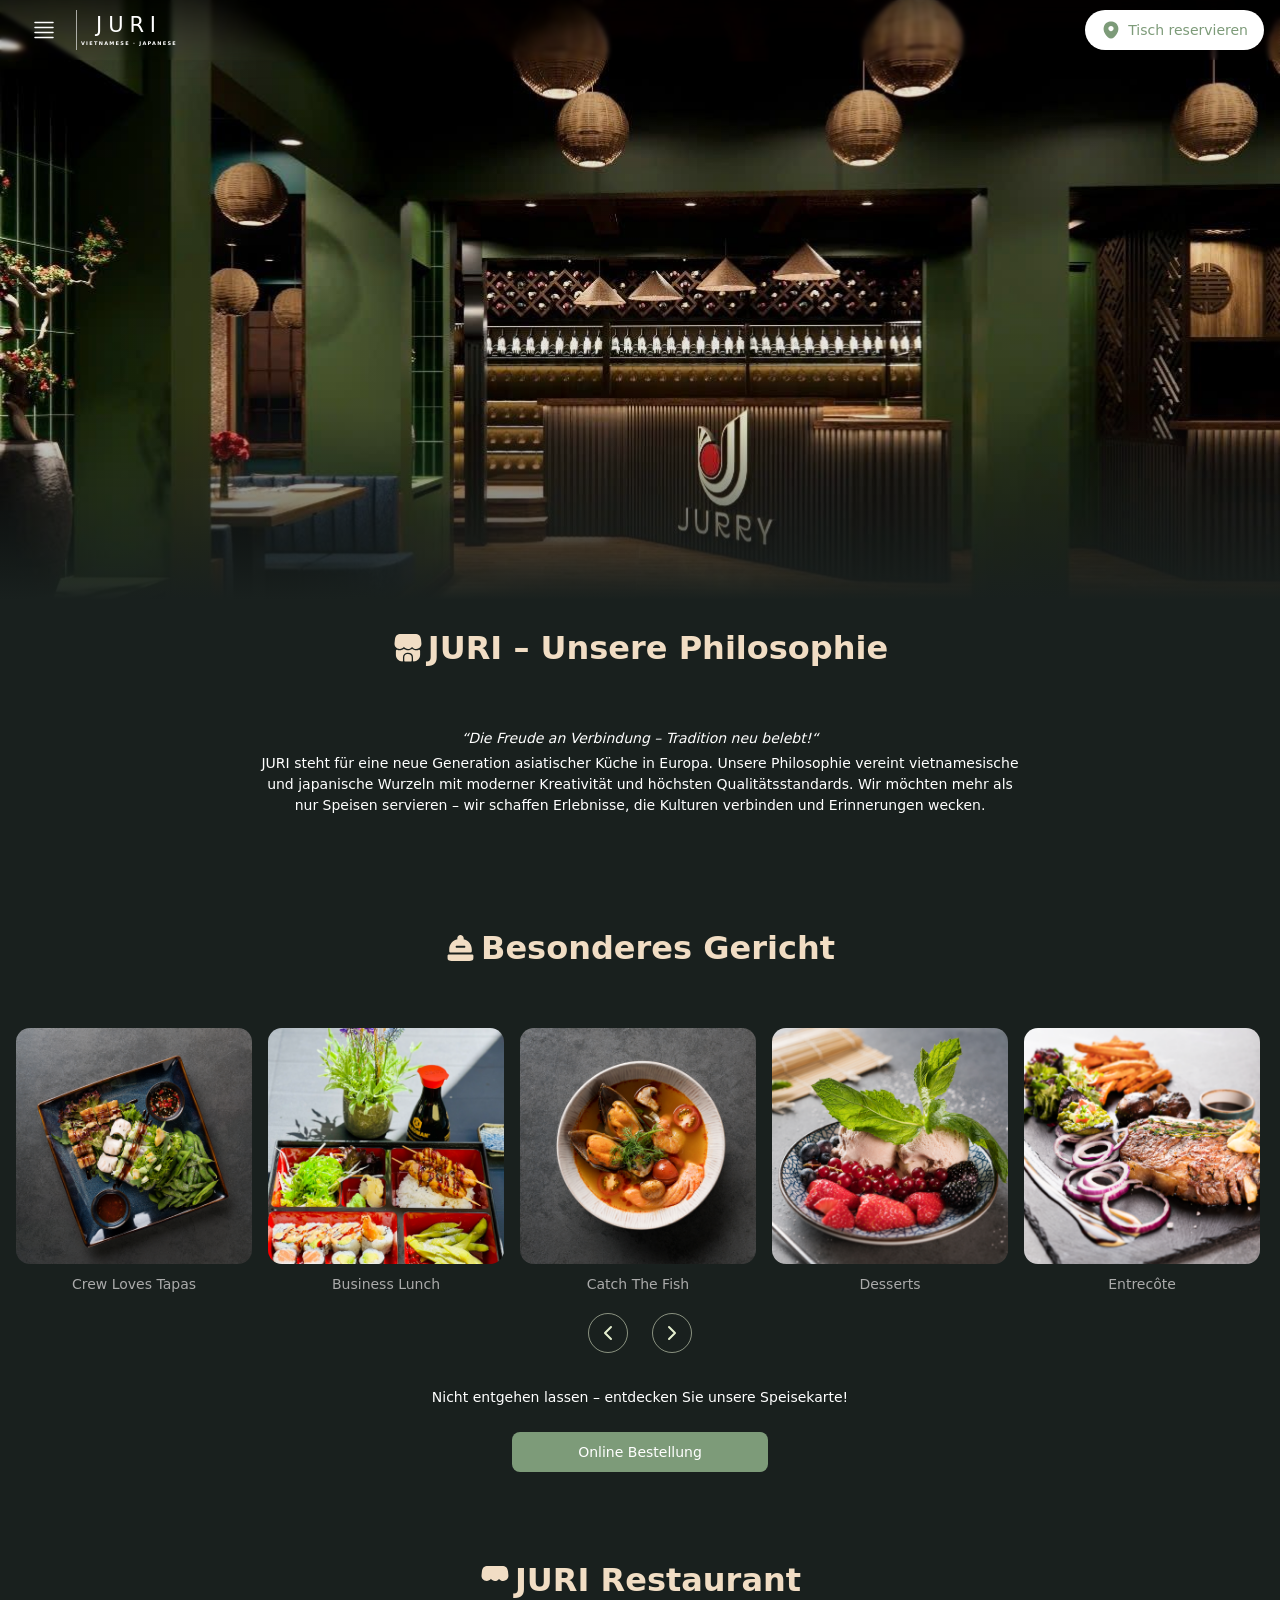
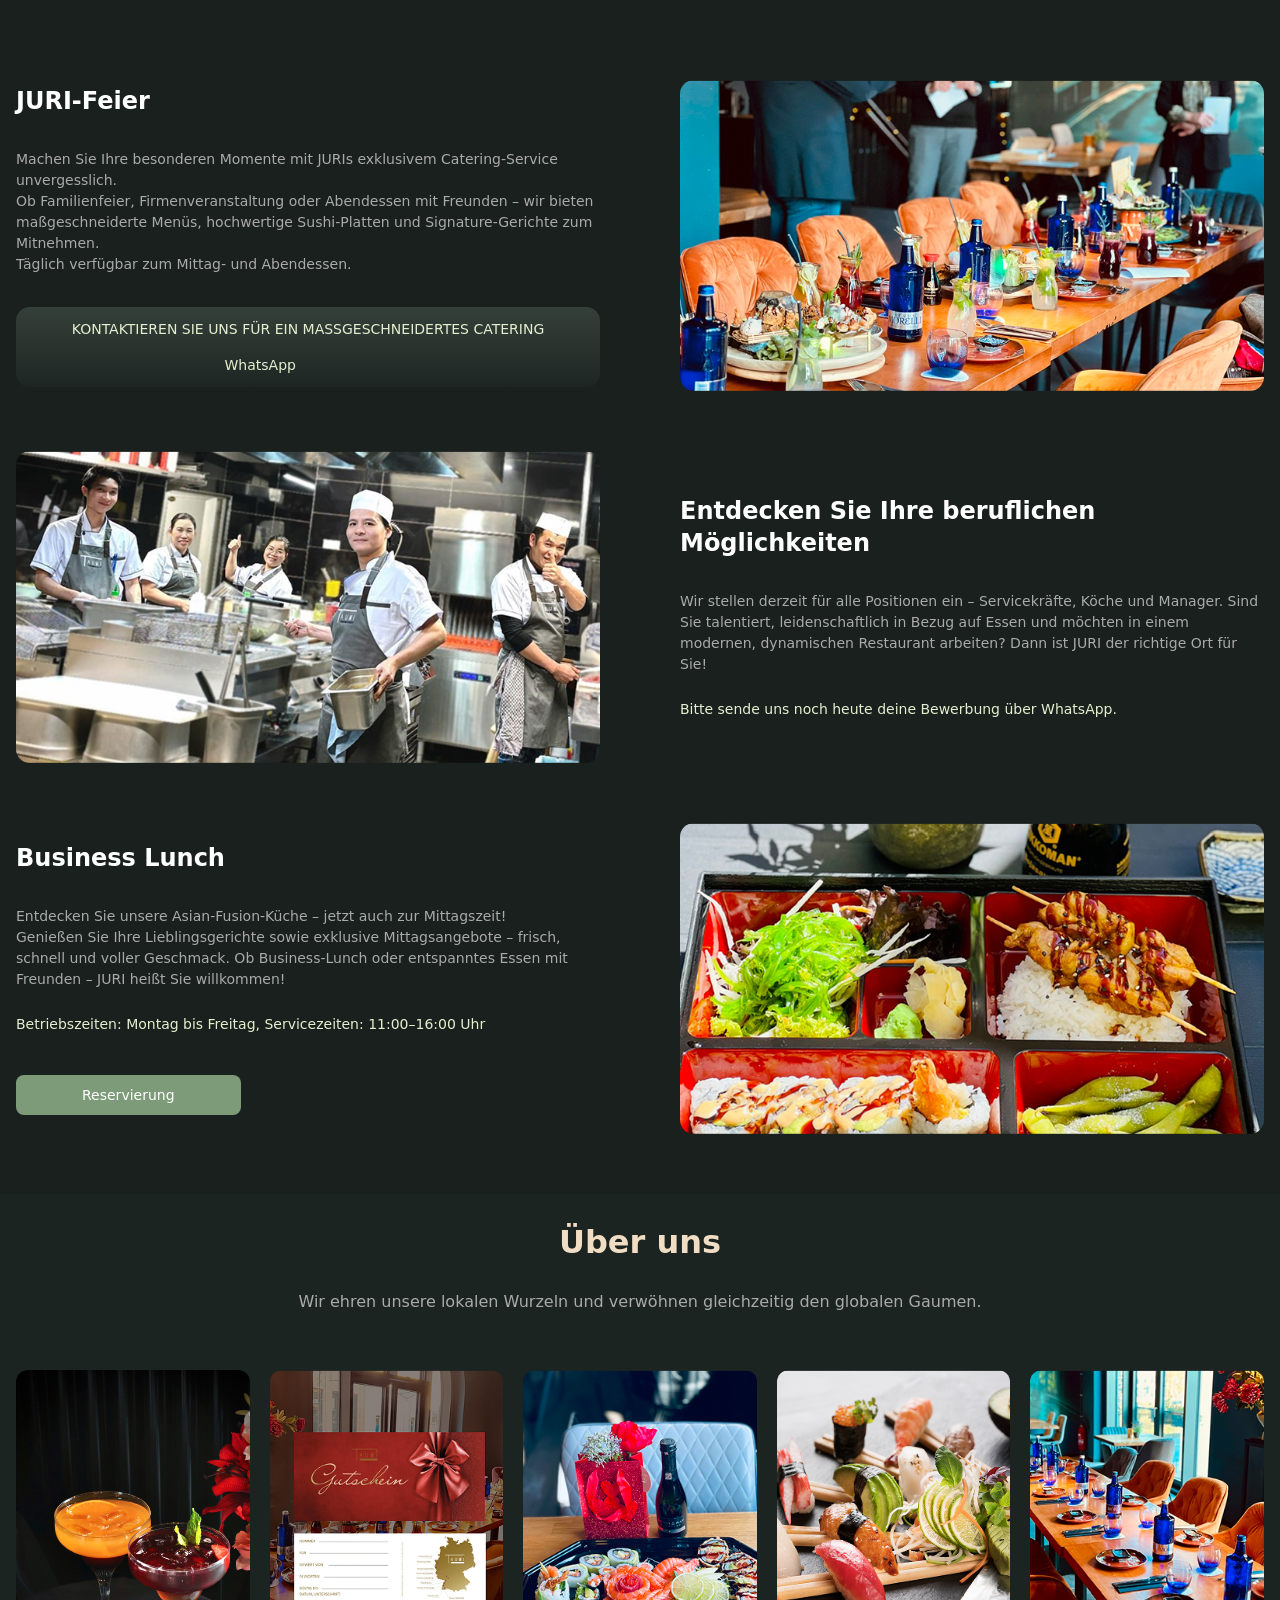
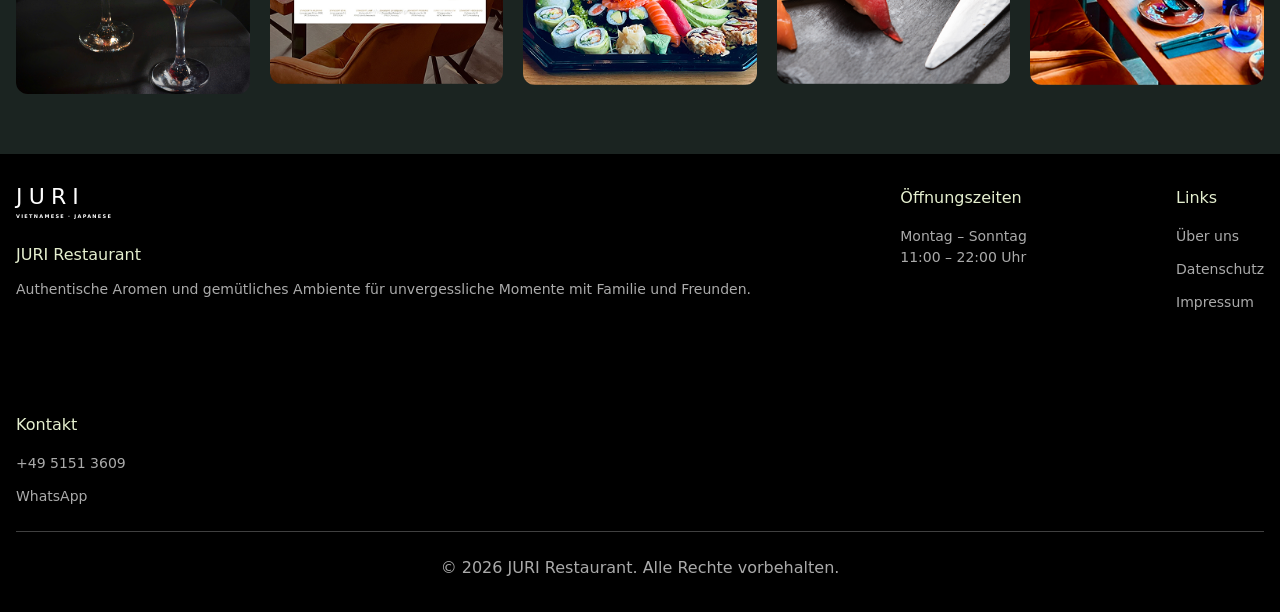
==== commit 94531f9b: "Match home restaurant heading accent" ====
--- a/index.html
+++ b/index.html
@@ -25,7 +25,7 @@
 <link rel="stylesheet" href="css/taumi-source-cfa93e21f1e4a5a1.css">
 <link rel="stylesheet" href="css/taumi-source-ab491180cfe1bd60.css">
 <link rel="stylesheet" href="css/taumi-source-0d9b1a09e9e127c3.css">
-<link rel="stylesheet" href="css/home.css?v=20260813f">
+<link rel="stylesheet" href="css/home.css?v=20260813g">
 <link rel="icon" href="data:image/svg+xml,<svg xmlns='http://www.w3.org/2000/svg' viewBox='0 0 100 100'><text y='.9em' font-size='90'>🍜</text></svg>">
 <script type="application/ld+json">
 {
--- a/css/home.css
+++ b/css/home.css
@@ -588,6 +588,7 @@
 .juri-source .bg-bgr-01{background:#19201e!important}
 .juri-source .juri-source-about{background:#1b2421!important}
 .juri-source .text-base-04{color:var(--juri-cream)!important}
+.juri-source h2.flex.text-base-04{color:#f1ddc4!important}
 .juri-source .text-base-02{color:var(--juri-muted)!important}
 .juri-source .bg-primary{background:var(--juri-green)!important}
 .juri-source .juri-source-hero{background:linear-gradient(180deg,rgba(0,0,0,.06) 72%,#19201e 100%)}
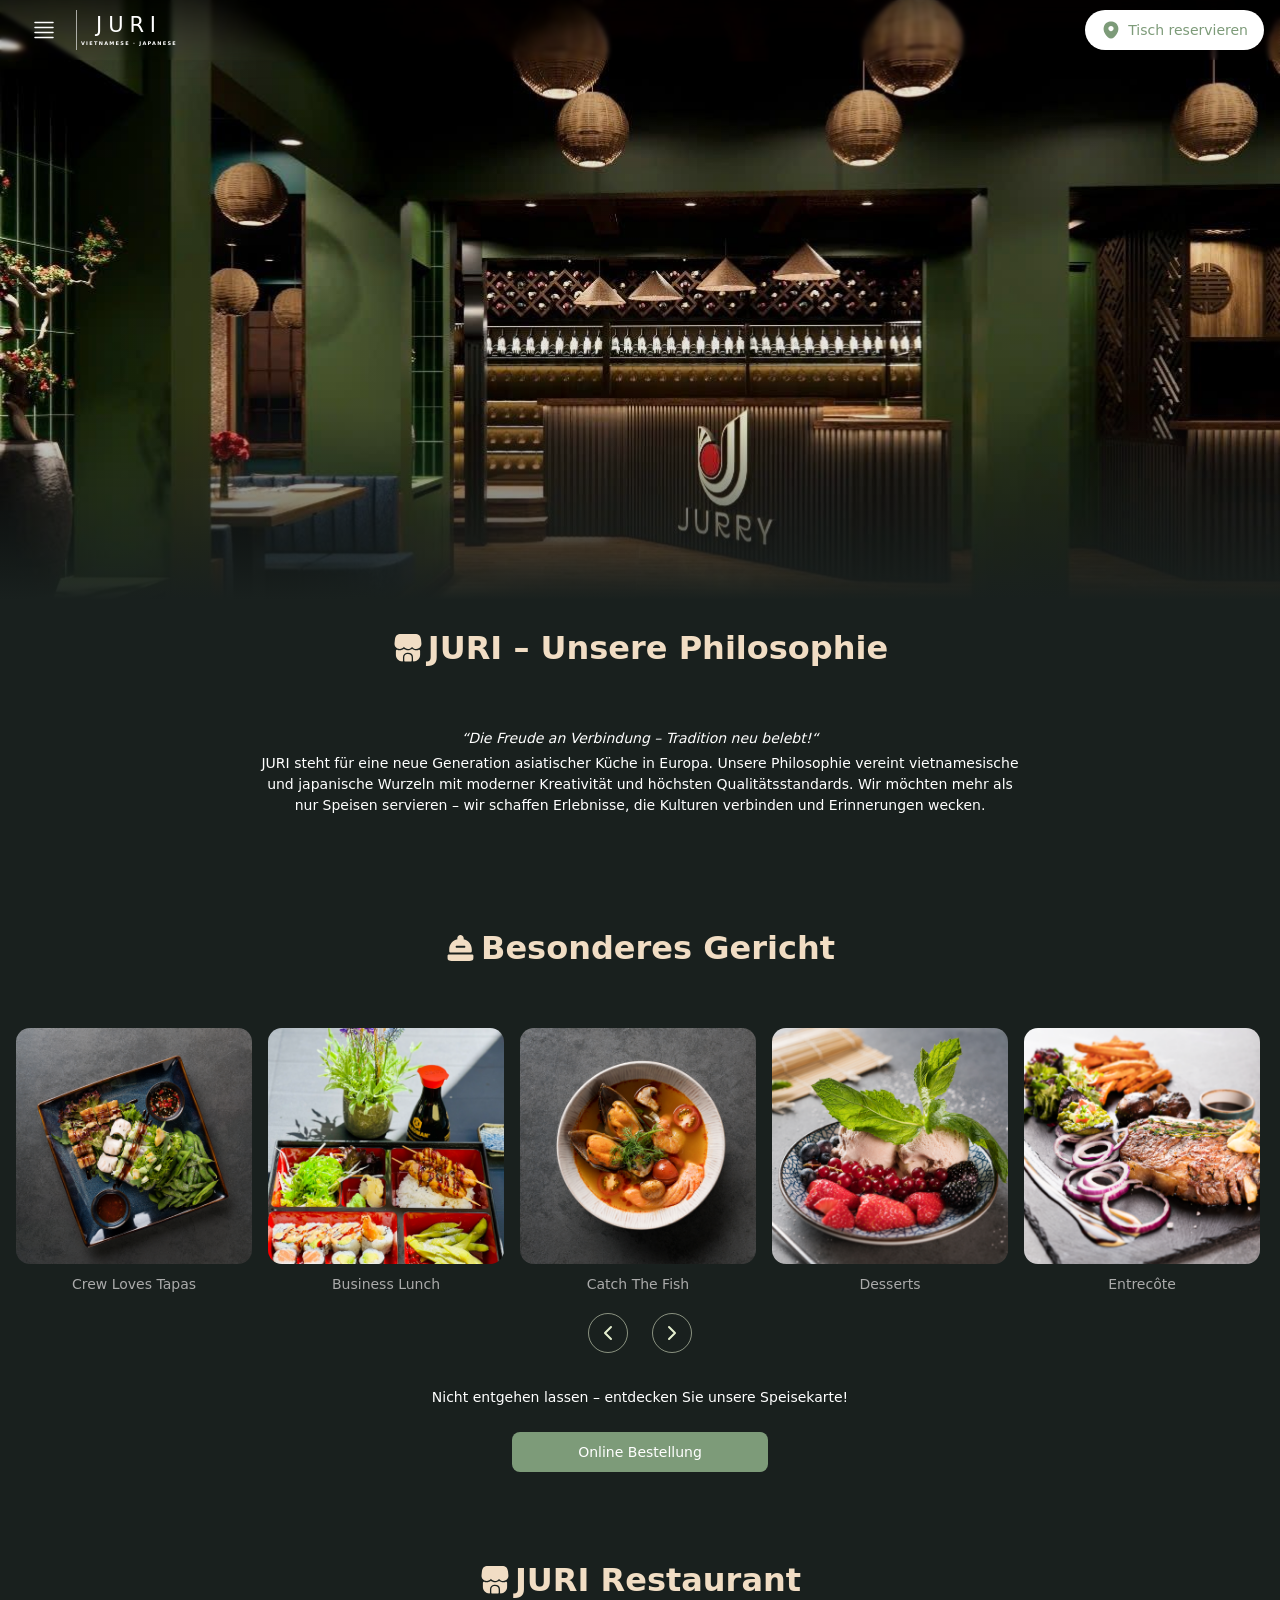
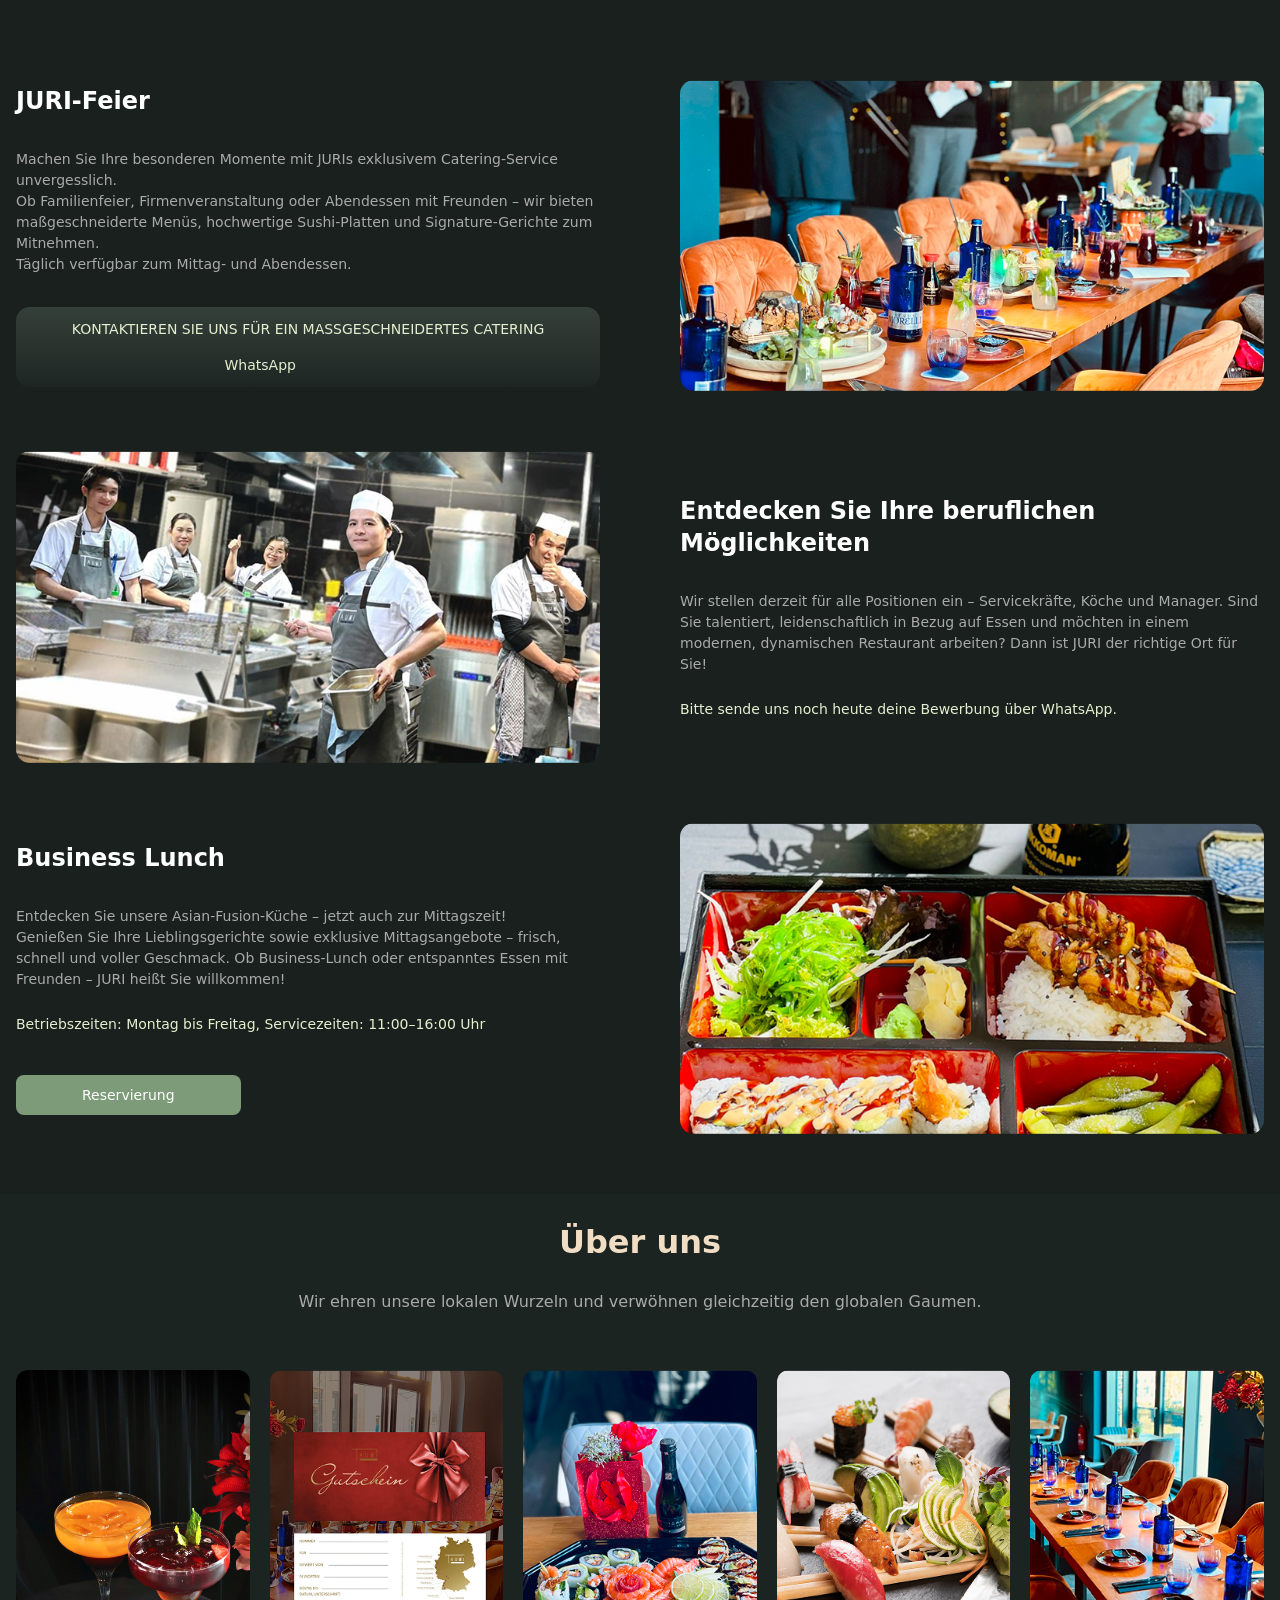
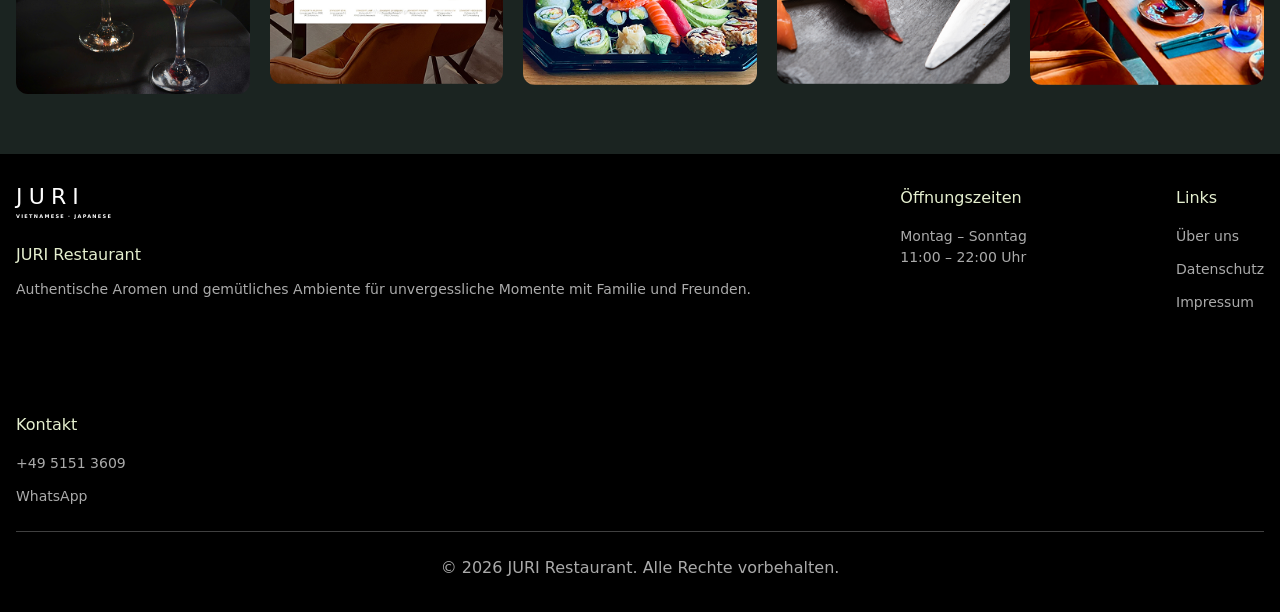
==== commit 66476734: "Use complete restaurant heading icon" ====
--- a/index.html
+++ b/index.html
@@ -625,6 +625,6 @@
   <footer class="bg-black py-[50px] xl:py-[32px] relative"><div class="container"><div class="flex flex-wrap flex-col md:flex-row xl:p-0 xl:pb-[24px] xl:mb-[24px] md:px-[40px] pb-[32px] gap-[40px] md:gap-[100px] justify-between border-b border-neutral-700 mb-[32px]"><div class="md:max-w-[260px]"><a class="juri-source-footer-logo" href="index.html">JURI<small>VIETNAMESE · JAPANESE</small></a><h4 class="text-base-04 mt-6">JURI Restaurant</h4><p class="text-base-02 mt-3">Authentische Aromen und gemütliches Ambiente für unvergessliche Momente mit Familie und Freunden.</p></div><div><h4 class="text-base-04">Öffnungszeiten</h4><p class="text-base-02 mt-4">Montag – Sonntag<br>11:00 – 22:00 Uhr</p></div><div><h4 class="text-base-04">Links</h4><div class="flex flex-col gap-3 mt-4 text-base-02"><a href="ueber-uns.html">Über uns</a><a href="datenschutz.html">Datenschutz</a><a href="impressum.html">Impressum</a></div></div><div><h4 class="text-base-04">Kontakt</h4><div class="flex flex-col gap-3 mt-4 text-base-02"><a href="tel:+4951513609">+49 5151 3609</a><a href="https://wa.me/4951513609">WhatsApp</a></div></div></div><p class="text-center text-[16px] font-medium leading-[24px] text-base-02">© 2026 JURI Restaurant. Alle Rechte vorbehalten.</p></div></footer>
 </div>
 
-<script src="js/home.js?v=20260813f"></script>
+<script src="js/home.js?v=20260813g"></script>
 </body>
 </html>
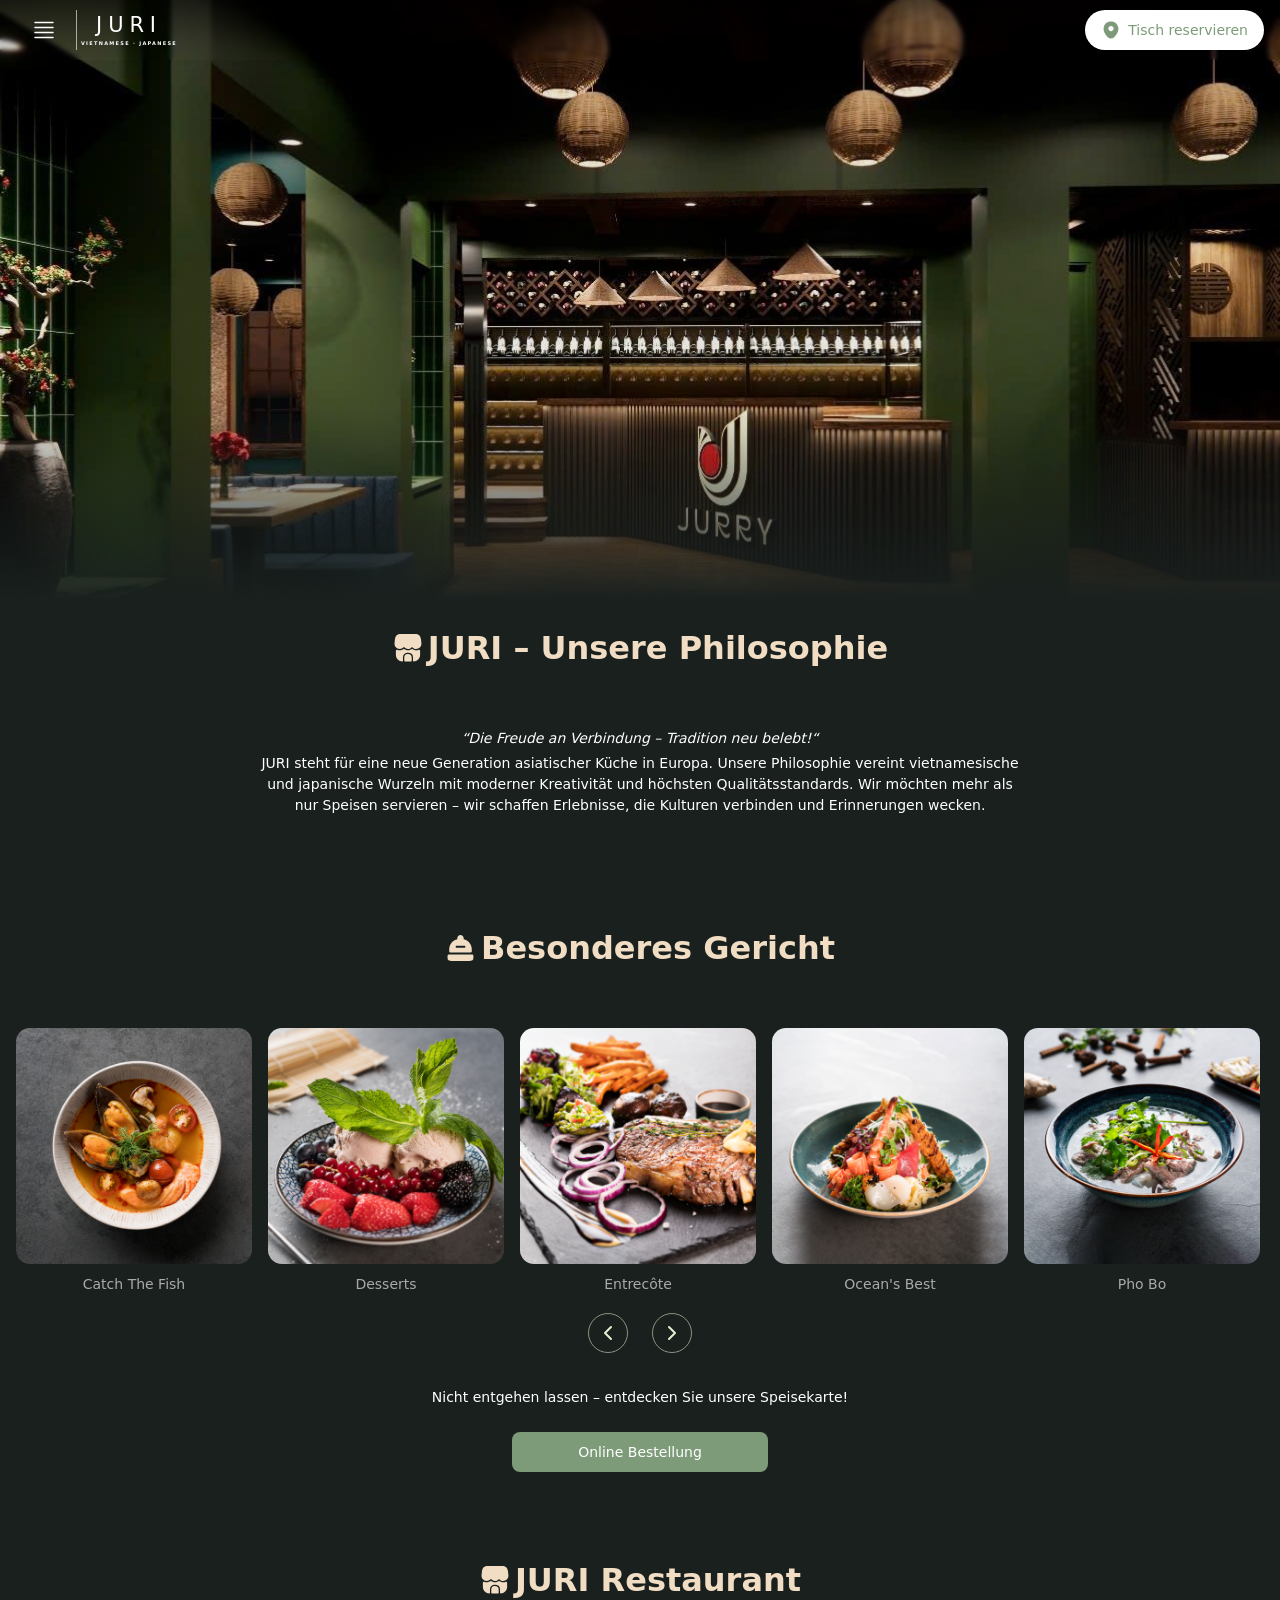
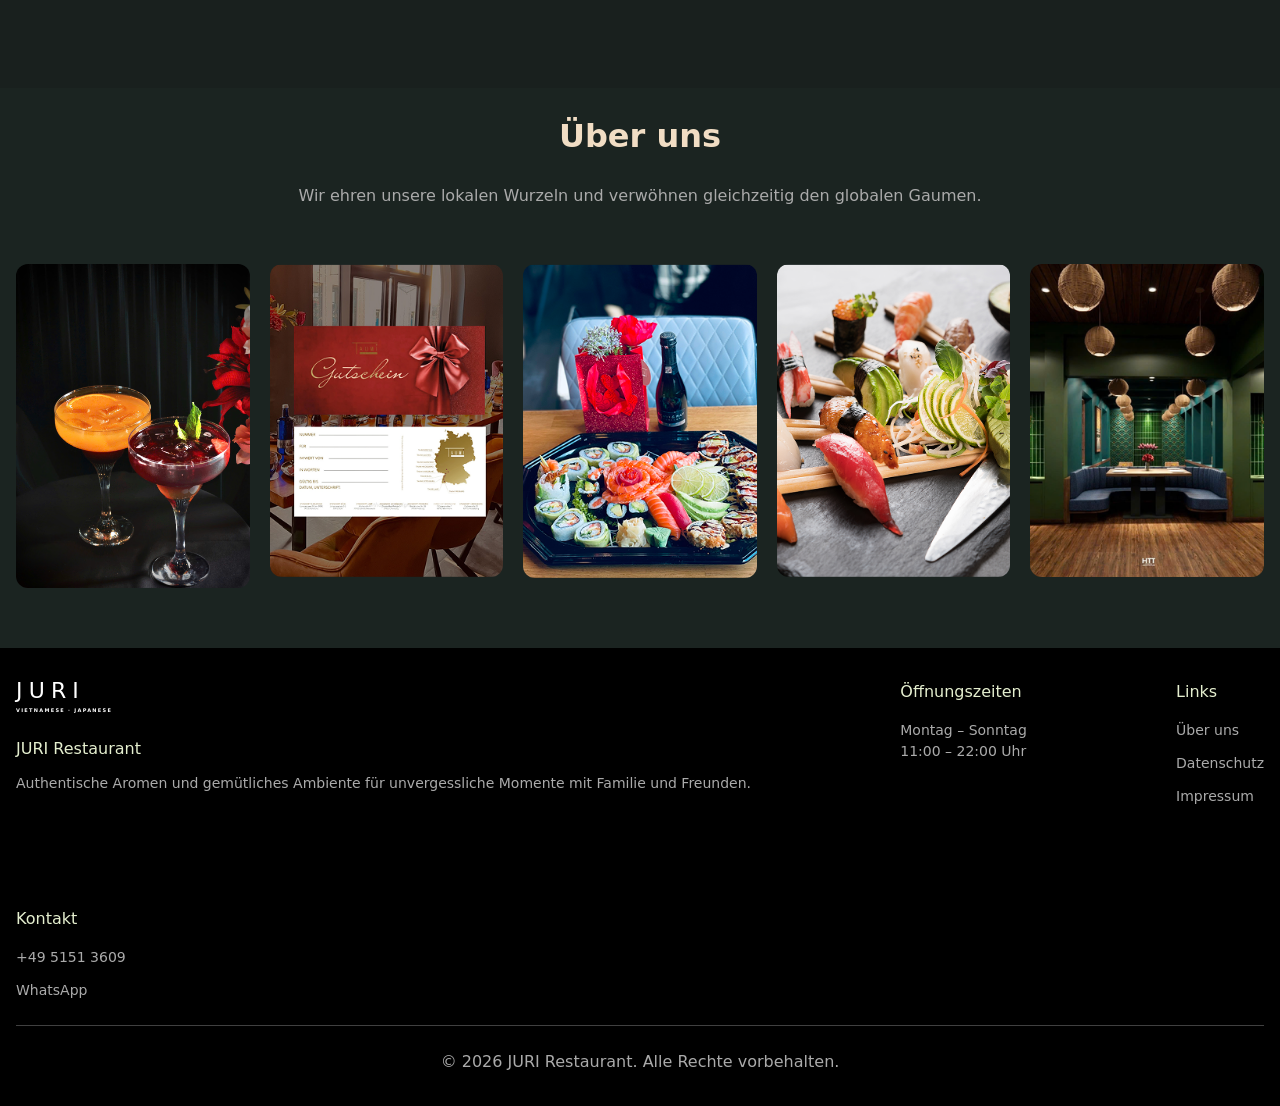
==== commit c041bbfd: "update about card and navigation" ====
--- a/index.html
+++ b/index.html
@@ -57,7 +57,7 @@
     <div class="nav-desktop">
       <nav class="nav">
         <a href="speisekarte.html">Speisekarte</a>
-        <a href="index.html#bestellen"><span lang="de">Bestellen</span><span lang="en">Order</span></a>
+        <a href="speisekarte.html"><span lang="de">Bestellen</span><span lang="en">Order</span></a>
         <a href="index.html#gutschein">Gutschein</a>
         <a href="index.html#events">Events</a>
         <a href="index.html#philosophie"><span lang="de">Über uns</span><span lang="en">About</span></a>
@@ -77,7 +77,7 @@
   <button class="drawer-close" aria-label="Schließen">✕</button>
   <a href="#reservieren"><span lang="de">Reservieren</span><span lang="en">Reservation</span></a>
   <a href="speisekarte.html">Speisekarte</a>
-  <a href="index.html#bestellen"><span lang="de">Bestellen</span><span lang="en">Online Order</span></a>
+  <a href="speisekarte.html"><span lang="de">Bestellen</span><span lang="en">Online Order</span></a>
   <a href="index.html#gutschein">Gutschein</a>
   <a href="index.html#events">Events</a>
   <a href="index.html#philosophie"><span lang="de">Über uns</span><span lang="en">About</span></a>
@@ -380,7 +380,7 @@
       <div class="cta">
         <a href="tel:+4951513609" class="btn btn--primary"><span lang="de">Jetzt bestellen · +49 5151 3609</span><span lang="en">Order now · +49 5151 3609</span></a>
       </div>
-      <p class="note-soon"><span lang="de">Online-Bestellung &amp; Lieferung bald verfügbar.</span><span lang="en">Online ordering &amp; delivery coming soon.</span></p>
+      <p class="note-soon"><span lang="de">Online-Bestellung zur Abholung ist jetzt geöffnet.</span><span lang="en">Online pickup ordering is now open.</span></p>
     </div>
   </div>
 </section>
@@ -555,8 +555,6 @@
       <a class="jt-dish-slide" href="speisekarte.html"><div class="jt-dish-frame"><img src="images/taumi/dish-01.png" alt="Crew Loves Tapas"></div><span>Crew Loves Tapas</span></a><a class="jt-dish-slide" href="speisekarte.html"><div class="jt-dish-frame"><img src="images/taumi/dish-02.png" alt="Business Lunch"></div><span>Business Lunch</span></a><a class="jt-dish-slide" href="speisekarte.html"><div class="jt-dish-frame"><img src="images/taumi/dish-03.png" alt="Catch The Fish"></div><span>Catch The Fish</span></a><a class="jt-dish-slide" href="speisekarte.html"><div class="jt-dish-frame"><img src="images/taumi/dish-04.png" alt="Desserts"></div><span>Desserts</span></a><a class="jt-dish-slide" href="speisekarte.html"><div class="jt-dish-frame"><img src="images/taumi/dish-05.png" alt="Entrecôte"></div><span>Entrecôte</span></a><a class="jt-dish-slide" href="speisekarte.html"><div class="jt-dish-frame"><img src="images/taumi/dish-06.png" alt="Ocean's Best"></div><span>Ocean's Best</span></a><a class="jt-dish-slide" href="speisekarte.html"><div class="jt-dish-frame"><img src="images/taumi/dish-07.png" alt="Pho Bo"></div><span>Pho Bo</span></a><a class="jt-dish-slide" href="speisekarte.html"><div class="jt-dish-frame"><img src="images/taumi/dish-08.png" alt="Sushi"></div><span>Sushi</span></a><a class="jt-dish-slide" href="speisekarte.html"><div class="jt-dish-frame"><img src="images/taumi/dish-09.png" alt="Getränk"></div><span>Getränk</span></a><a class="jt-dish-slide" href="speisekarte.html"><div class="jt-dish-frame"><img src="images/taumi/dish-10.png" alt="Pho Tofu"></div><span>Pho Tofu</span></a>
     </div><ul class="jt-slider-dots" aria-label="Gericht auswählen"><li class="is-active"><button type="button" data-jt-dot="0" aria-label="Gericht 1">1</button></li><li><button type="button" data-jt-dot="1" aria-label="Gericht 2">2</button></li><li><button type="button" data-jt-dot="2" aria-label="Gericht 3">3</button></li><li><button type="button" data-jt-dot="3" aria-label="Gericht 4">4</button></li><li><button type="button" data-jt-dot="4" aria-label="Gericht 5">5</button></li><li><button type="button" data-jt-dot="5" aria-label="Gericht 6">6</button></li><li><button type="button" data-jt-dot="6" aria-label="Gericht 7">7</button></li><li><button type="button" data-jt-dot="7" aria-label="Gericht 8">8</button></li><li><button type="button" data-jt-dot="8" aria-label="Gericht 9">9</button></li><li><button type="button" data-jt-dot="9" aria-label="Gericht 10">10</button></li></ul></div><p>Nicht entgehen lassen – entdecken Sie unsere Speisekarte!</p><a class="jt-button" href="speisekarte.html">Zur Speisekarte</a></div></section>
     <section class="jt-section jt-restaurants"><div class="jt-container"><h2><svg class="jt-heading-icon" viewBox="0 0 32 32" aria-hidden="true"><path d="M4 13h24c0 7-5.2 12-12 12S4 20 4 13Z"/><path d="M2 10h28M12 5c-2 2-2 4 0 6M17 4c2 2 2 4 0 7M22 5c-2 2-2 4 0 6"/></svg><span>JURI Restaurant</span></h2>
-      <article class="jt-feature"><div class="jt-feature__copy"><h3>JURI-Feier</h3><p>Machen Sie Ihre besonderen Momente mit JURIs exklusivem Catering-Service unvergesslich.<br>Ob Familienfeier, Firmenveranstaltung oder Abendessen mit Freunden – wir bieten maßgeschneiderte Menüs, hochwertige Sushi-Platten und Signature-Gerichte zum Mitnehmen.<br>Täglich verfügbar zum Mittag- und Abendessen.</p><div class="jt-contact"><h5>KONTAKTIEREN SIE UNS FÜR EIN MASSGESCHNEIDERTES CATERING</h5><div><a href="https://wa.me/4951513609?text=Hallo%20JURI%2C%20ich%20möchte%20eine%20Feier%20anfragen."><svg viewBox="0 0 21 21" aria-hidden="true"><path d="M6.3 3.7h8.4c2.5 0 4.2 1.25 4.2 4.17v5.83c0 2.92-1.7 4.17-4.2 4.17H6.3c-2.5 0-4.2-1.25-4.2-4.17V7.87C2.1 4.95 3.8 3.7 6.3 3.7Z"/><path d="m6 8 4.5 3.6L15 8"/></svg>WhatsApp</a></div></div></div><img src="images/taumi/intro-right.png" alt="JURI Feier"></article>
-      <article class="jt-feature jt-feature--reverse"><img src="images/taumi/intro-left.png" alt="JURI Team"><div class="jt-feature__copy"><h3>Entdecken Sie Ihre beruflichen Möglichkeiten</h3><p>Wir stellen derzeit für alle Positionen ein – Servicekräfte, Köche und Manager. Sind Sie talentiert, leidenschaftlich in Bezug auf Essen und möchten in einem modernen, dynamischen Restaurant arbeiten? Dann ist JURI der richtige Ort für Sie!</p><p class="jt-feature__note">Bitte sende uns noch heute deine Bewerbung über <a class="jt-mail" href="https://wa.me/4951513609?text=Hallo%20JURI%2C%20ich%20möchte%20mich%20bewerben.">WhatsApp</a>.</p></div></article>
       <article class="jt-feature jt-feature--lunch"><div class="jt-feature__copy"><h3>Business Lunch</h3><p>Entdecken Sie unsere Asian-Fusion-Küche – jetzt auch zur Mittagszeit!<br>Genießen Sie Ihre Lieblingsgerichte sowie exklusive Mittagsangebote – frisch, schnell und voller Geschmack. Ob Business-Lunch oder entspanntes Essen mit Freunden – JURI heißt Sie willkommen!</p><p class="jt-feature__hours">Betriebszeiten: Montag bis Freitag, Servicezeiten: 11:00–16:00 Uhr</p><a class="jt-button" href="reservieren.html">Reservierung</a></div><img src="images/taumi/business-lunch.png" alt="Business Lunch"></article>
     </div></section>
     <section class="jt-section jt-about"><div class="jt-container"><h2>Über uns</h2><p>Wir ehren unsere lokalen Wurzeln und verwöhnen gleichzeitig den globalen Gaumen.</p><div class="jt-about-grid"><a href="bestellen.html"><img src="images/taumi/about-order.jpg" alt="Online Bestellung"><b>Online Bestellung</b></a><a href="gutschein.html"><img src="images/taumi/about-gift.png" alt="Gutschein"><b>Schenken Sie Genuss mit JURI</b></a><a href="bestellen.html"><img src="images/taumi/about-pickup.png" alt="Abholservice"><b>Abholservice</b></a><a href="speisekarte.html"><img src="images/taumi/about-japanese.png" alt="Japanische Küche"><b>Japanische Küche</b></a><a href="kontakt.html"><img src="images/taumi/about-service.png" alt="Serviceerlebnis"><b>Serviceerlebnis</b></a></div></div></section>
@@ -613,8 +611,6 @@
     <div class="bg-bgr-01 md:pb-[60px] pb-8">
       <div class="container">
         <h2 class="flex text-base-04 gap-1 items-center justify-center md:py-6 py-4 capitalize"><svg width="33" height="32" viewBox="0 0 33 32" fill="none" aria-hidden="true" class="w-5 h-5 sm:w-8 sm:h-8"><path d="M30.3134 11.0267 29.9267 7.33333C29.3667 3.30667 27.54 1.66667 23.6334 1.66667H9.28669C5.36669 1.66667 3.55335 3.30667 2.98002 7.37333L2.62002 11.04C2.48669 12.4667 2.87336 13.8533 3.71336 14.9333 4.72669 16.2533 6.28669 17 8.02002 17 9.70002 17 11.3134 16.16 12.3267 14.8133 13.2334 16.16 14.78 17 16.5 17 18.22 17 19.7267 16.2 20.6467 14.8667 21.6734 16.1867 23.26 17 24.9134 17 26.6867 17 28.2867 16.2133 29.2867 14.8267 30.0867 13.76 30.4467 12.4133 30.3134 11.0267Z" fill="currentColor"/></svg>JURI Restaurant</h2>
-        <div class="flex flex-col md:flex-row md:gap-[80px] gap-8 md:mt-[52px] mt-8 items-center"><div class="flex-1 md:order-1 order-2 sm:text-left text-center"><h3 class="sm:pb-8 pb-4 text-white">JURI-Feier</h3><p class="text-base-02">Machen Sie Ihre besonderen Momente mit JURIs exklusivem Catering-Service unvergesslich.<br>Ob Familienfeier, Firmenveranstaltung oder Abendessen mit Freunden – wir bieten maßgeschneiderte Menüs, hochwertige Sushi-Platten und Signature-Gerichte zum Mitnehmen.<br>Täglich verfügbar zum Mittag- und Abendessen.</p><div class="bg-gradient-light-gray-180 p-3 rounded-[14px] mt-8 text-center"><h5 class="uppercase text-sm text-base-04 mb-4">Kontaktieren Sie uns für ein maßgeschneidertes Catering</h5><div class="max-w-[167px] mx-auto"><a class="flex gap-2 text-base-04 text-sm" href="https://wa.me/4951513609?text=Hallo%20JURI%2C%20ich%20m%C3%B6chte%20eine%20Feier%20anfragen.">WhatsApp</a></div></div></div><div class="flex-1 md:order-2 order-0"><img src="images/taumi/intro-right.png" alt="JURI Feier" class="rounded-[14px] w-full h-auto object-cover"></div></div>
-        <div class="flex flex-col md:flex-row md:gap-[80px] gap-8 md:mt-[60px] mt-8 items-center"><div class="flex-1"><img src="images/taumi/intro-left.png" alt="JURI Team" class="rounded-[14px] w-full h-auto object-cover"></div><div class="flex-1 sm:text-left text-center"><h3 class="sm:pb-8 pb-4 text-white">Entdecken Sie Ihre beruflichen Möglichkeiten</h3><p class="text-base-02 mb-6">Wir stellen derzeit für alle Positionen ein – Servicekräfte, Köche und Manager. Sind Sie talentiert, leidenschaftlich in Bezug auf Essen und möchten in einem modernen, dynamischen Restaurant arbeiten? Dann ist JURI der richtige Ort für Sie!</p><p class="text-base-04">Bitte sende uns noch heute deine Bewerbung über <a class="text-base-04 underline" href="https://wa.me/4951513609?text=Hallo%20JURI%2C%20ich%20m%C3%B6chte%20mich%20bewerben.">WhatsApp</a>.</p></div></div>
         <div class="flex flex-col md:flex-row md:gap-[80px] gap-8 md:mt-[60px] mt-8 items-center"><div class="flex-1 md:order-1 order-2 sm:text-left text-center"><h3 class="sm:pb-8 pb-4 text-white">Business Lunch</h3><p class="text-base-02 mb-6">Entdecken Sie unsere Asian-Fusion-Küche – jetzt auch zur Mittagszeit!<br>Genießen Sie Ihre Lieblingsgerichte sowie exklusive Mittagsangebote – frisch, schnell und voller Geschmack. Ob Business-Lunch oder entspanntes Essen mit Freunden – JURI heißt Sie willkommen!</p><p class="text-base-04">Betriebszeiten: Montag bis Freitag, Servicezeiten: 11:00–16:00 Uhr</p><a class="inline-flex items-center justify-center whitespace-nowrap text-sm font-medium bg-primary text-white h-10 py-2 mt-10 rounded-[8px] px-[66px]" href="reservieren.html">Reservierung</a></div><div class="flex-1 md:order-2 order-0"><img src="images/taumi/business-lunch.png" alt="Business Lunch" class="rounded-[14px] w-full h-auto object-cover"></div></div>
       </div>
     </div>
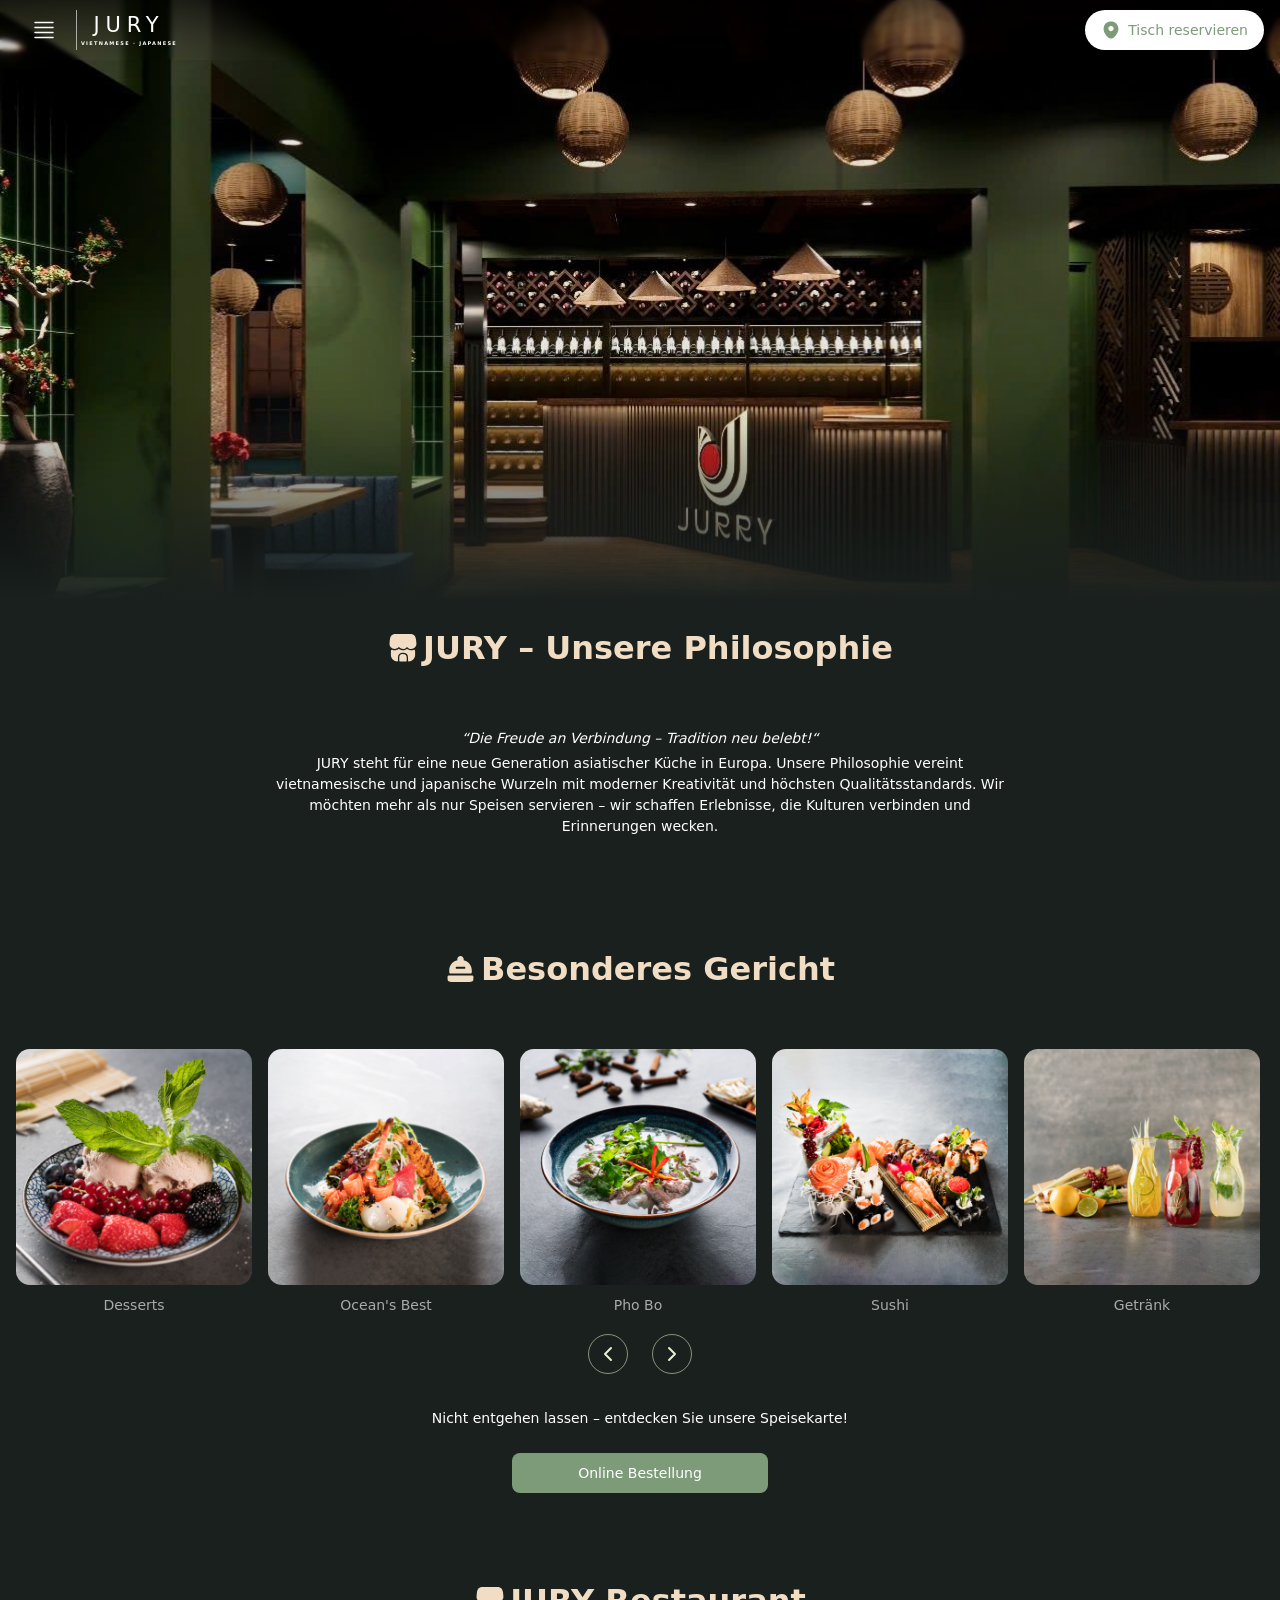
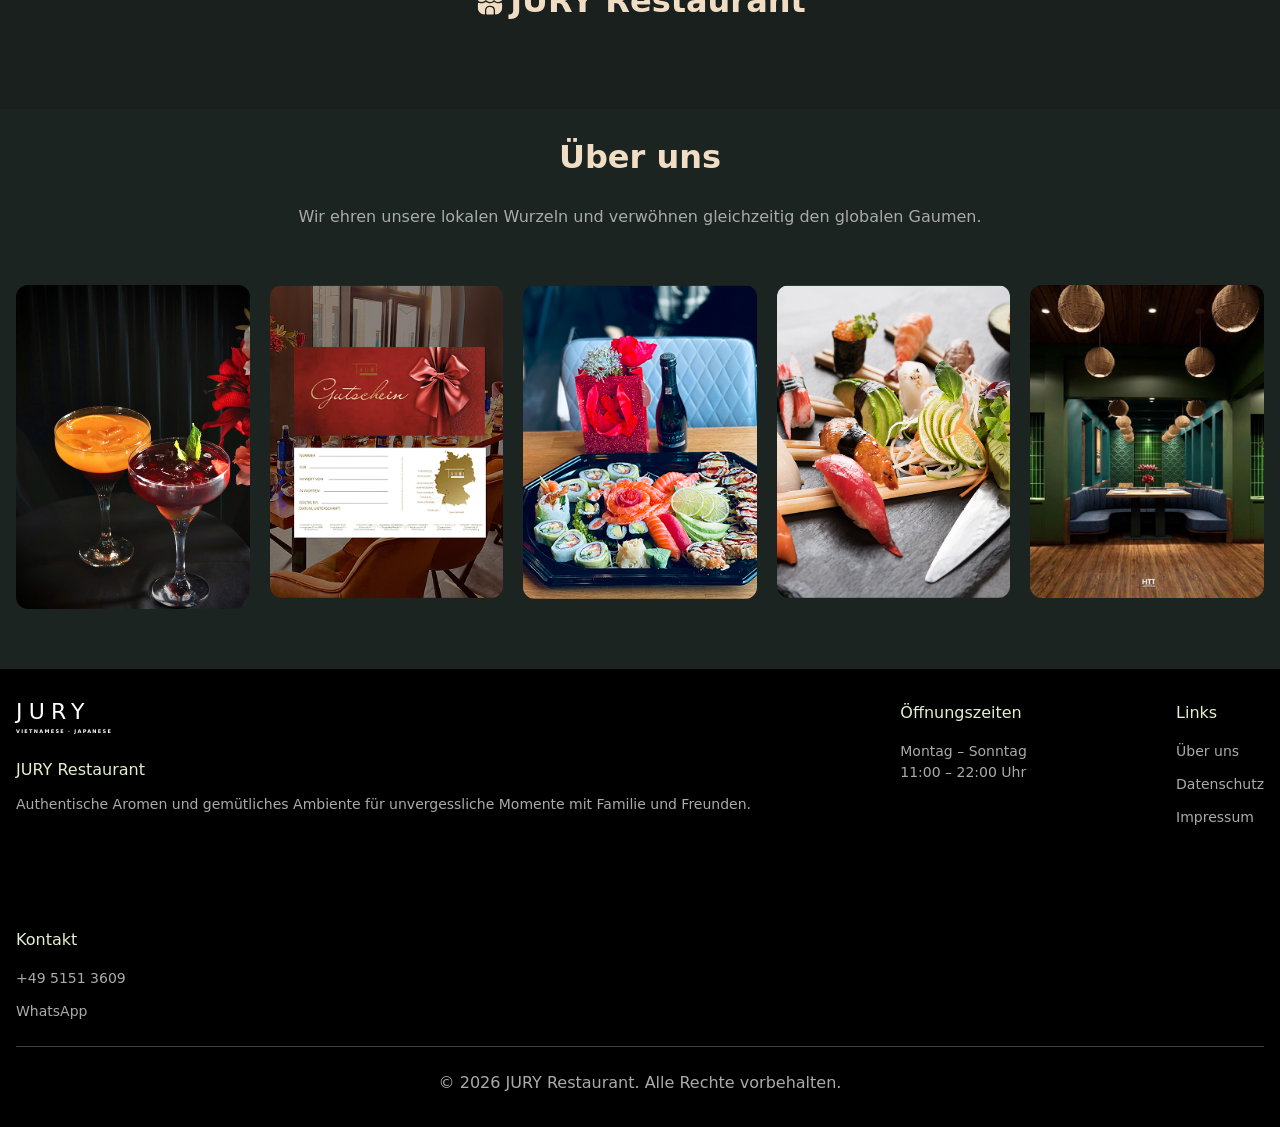
==== commit 1751baca: "Rename brand and simplify navigation" ====
--- a/index.html
+++ b/index.html
@@ -3,13 +3,13 @@
 <head>
 <meta charset="UTF-8">
 <meta name="viewport" content="width=device-width, initial-scale=1">
-<title>JURI Restaurant — Vietnamesisch·Japanisch Fusion | Hameln</title>
-<meta name="description" content="JURI Restaurant in Hameln — vietnamesische Seele trifft japanische Präzision. Phở, Sushi & Fusion-Küche am Kastanienwall 32. Tisch online reservieren.">
+<title>JURY Restaurant — Vietnamesisch·Japanisch Fusion | Hameln</title>
+<meta name="description" content="JURY Restaurant in Hameln — vietnamesische Seele trifft japanische Präzision. Phở, Sushi & Fusion-Küche am Kastanienwall 32. Tisch online reservieren.">
 <meta name="robots" content="index, follow">
 <meta name="theme-color" content="#39412f">
 <!-- Open Graph -->
 <meta property="og:type" content="restaurant">
-<meta property="og:title" content="JURI Restaurant Hameln — Vietnamesisch·Japanisch Fusion">
+<meta property="og:title" content="JURY Restaurant Hameln — Vietnamesisch·Japanisch Fusion">
 <meta property="og:description" content="Vietnamesische Seele. Japanische Präzision. Phở, Sushi & Fusion am Kastanienwall 32, Hameln.">
 <meta property="og:image" content="images/hero-restaurant.jpg">
 <meta property="og:locale" content="de_DE">
@@ -30,7 +30,7 @@
 <script type="application/ld+json">
 {
   "@context":"https://schema.org","@type":"Restaurant",
-  "name":"JURI Restaurant",
+  "name":"JURY Restaurant",
   "description":"Vietnamesisch·Japanisch Fusion — Phở, Sushi & vietnamesische Küche in Hameln.",
   "servesCuisine":["Vietnamese","Japanese","Sushi"],
   "url":"https://jury.jury-resto.online/",
@@ -50,16 +50,16 @@
 <!-- Header -->
 <header class="header" id="header">
   <div class="container">
-    <a href="index.html" class="brand" aria-label="JURI — Startseite">
+    <a href="index.html" class="brand" aria-label="JURY — Startseite">
       <span class="brand__mark" aria-hidden="true"></span>
-      <span class="brand__text">JURI<small>Vietnamese · Japanese</small></span>
+      <span class="brand__text">JURY<small>Vietnamese · Japanese</small></span>
     </a>
     <div class="nav-desktop">
       <nav class="nav">
         <a href="speisekarte.html">Speisekarte</a>
         <a href="speisekarte.html"><span lang="de">Bestellen</span><span lang="en">Order</span></a>
-        <a href="index.html#gutschein">Gutschein</a>
-        <a href="index.html#events">Events</a>
+
+
         <a href="index.html#philosophie"><span lang="de">Über uns</span><span lang="en">About</span></a>
       </nav>
       <div class="lang-toggle" role="group" aria-label="Sprache / Language">
@@ -78,8 +78,8 @@
   <a href="#reservieren"><span lang="de">Reservieren</span><span lang="en">Reservation</span></a>
   <a href="speisekarte.html">Speisekarte</a>
   <a href="speisekarte.html"><span lang="de">Bestellen</span><span lang="en">Online Order</span></a>
-  <a href="index.html#gutschein">Gutschein</a>
-  <a href="index.html#events">Events</a>
+
+
   <a href="index.html#philosophie"><span lang="de">Über uns</span><span lang="en">About</span></a>
   <a href="index.html#kontakt">Kontakt</a>
   <div class="lang-toggle" role="group" aria-label="Sprache">
@@ -91,7 +91,7 @@
 
 <!-- Hero -->
 <section class="hero">
-  <div class="hero__bg"><img src="images/hero-restaurant.jpg" alt="Innenraum JURI Restaurant Hameln — Rattan-Laternen und olivgrüne Wände" fetchpriority="high" width="1600" height="1500"></div>
+  <div class="hero__bg"><img src="images/hero-restaurant.jpg" alt="Innenraum JURY Restaurant Hameln — Rattan-Laternen und olivgrüne Wände" fetchpriority="high" width="1600" height="1500"></div>
   <div class="container">
     <div class="hero__inner">
       <span class="eyebrow"><span lang="de">Vietnamesisch · Japanisch Fusion · Hameln</span><span lang="en">Vietnamese · Japanese Fusion · Hameln</span></span>
@@ -255,7 +255,7 @@
 <!-- Ambiente / story (text ↔ image) -->
 <section class="section" id="ambiente">
   <div class="container split reveal">
-    <div class="split__media"><img src="images/amb-dining.jpg" alt="Gedeckter Tisch bei JURI — warmes Licht, Rattan-Laternen, olivgrüne Wände" loading="lazy" width="900" height="675"></div>
+    <div class="split__media"><img src="images/amb-dining.jpg" alt="Gedeckter Tisch bei JURY — warmes Licht, Rattan-Laternen, olivgrüne Wände" loading="lazy" width="900" height="675"></div>
     <div class="split__body">
       <span class="eyebrow"><span lang="de">Das Ambiente</span><span lang="en">The ambience</span></span>
       <h2><span lang="de">Ein Ort, zwei Kulturen</span><span lang="en">One place, two cultures</span></h2>
@@ -264,7 +264,7 @@
     </div>
   </div>
   <div class="container photo-trio reveal">
-    <figure><img src="images/amb-counter.jpg" alt="Offene Sushi-Theke bei JURI — Holzbrett und Messer" loading="lazy" width="800" height="800"></figure>
+    <figure><img src="images/amb-counter.jpg" alt="Offene Sushi-Theke bei JURY — Holzbrett und Messer" loading="lazy" width="800" height="800"></figure>
     <figure><img src="images/detail-herbs.jpg" alt="Frische vietnamesische Kräuter — Koriander, Thai-Basilikum, Limette, Chili" loading="lazy" width="800" height="800"></figure>
     <figure><img src="images/dessert.jpg" alt="Dessert — Mochi und Kokos-Eis, fein angerichtet" loading="lazy" width="800" height="800"></figure>
   </div>
@@ -272,7 +272,7 @@
 
 <!-- Bar full-bleed band -->
 <section class="bar-band" aria-label="Bar &amp; Lounge">
-  <img class="bar-band__bg" src="images/bar.jpg" alt="JURI Bar &amp; Lounge — rote Laterne, warmes Licht" loading="lazy" width="1600" height="900">
+  <img class="bar-band__bg" src="images/bar.jpg" alt="JURY Bar &amp; Lounge — rote Laterne, warmes Licht" loading="lazy" width="1600" height="900">
   <div class="container bar-band__inner reveal">
     <span class="eyebrow"><span lang="de">Bar &amp; Lounge</span><span lang="en">Bar &amp; lounge</span></span>
     <h2><span lang="de">Bleiben Sie auf einen Drink</span><span lang="en">Stay for a drink</span></h2>
@@ -284,7 +284,7 @@
 <section class="section" aria-label="Getränke">
   <div class="container drink-duo reveal">
     <figure class="drink-duo__item">
-      <img src="images/drink-cocktails.jpg" alt="Signature-Cocktails auf der dunklen Bartheke von JURI" loading="lazy" width="900" height="600">
+      <img src="images/drink-cocktails.jpg" alt="Signature-Cocktails auf der dunklen Bartheke von JURY" loading="lazy" width="900" height="600">
       <figcaption><span lang="de">Signature-Cocktails</span><span lang="en">Signature cocktails</span></figcaption>
     </figure>
     <figure class="drink-duo__item">
@@ -303,7 +303,7 @@
     </div>
     <div class="anlass">
       <div class="anlass__row reveal">
-        <div class="anlass__media"><img src="images/interior.jpg" alt="Feiern &amp; Catering bei JURI" loading="lazy" width="800" height="500"></div>
+        <div class="anlass__media"><img src="images/interior.jpg" alt="Feiern &amp; Catering bei JURY" loading="lazy" width="800" height="500"></div>
         <div>
           <h3><span lang="de">Feiern &amp; Catering</span><span lang="en">Celebrations &amp; catering</span></h3>
           <p><span lang="de">Geburtstag, Firmenfeier oder Familienessen — wir richten Ihre Feier mit Sharing-Sets und persönlichem Service aus. Auch Catering außer Haus.</span><span lang="en">Birthday, company party or family dinner — we host your celebration with sharing sets and personal service. Catering also available.</span></p>
@@ -328,20 +328,20 @@
     <div class="section-head section-head--center reveal">
       <span class="eyebrow"><span lang="de">Aktuelles</span><span lang="en">What's on</span></span>
       <h2>Events</h2>
-      <p><span lang="de">Was bei JURI gerade passiert — Eröffnung, Angebote und besondere Abende.</span><span lang="en">What's happening at JURI right now — opening, offers and special evenings.</span></p>
+      <p><span lang="de">Was bei JURY gerade passiert — Eröffnung, Angebote und besondere Abende.</span><span lang="en">What's happening at JURY right now — opening, offers and special evenings.</span></p>
     </div>
     <div class="event-grid reveal">
       <article class="event-card event-card--wide">
-        <div class="event-card__media"><img src="images/event-table.jpg" alt="Lange, festlich gedeckte Tafel für Gruppen und Feiern bei JURI" loading="lazy" width="1200" height="700"></div>
+        <div class="event-card__media"><img src="images/event-table.jpg" alt="Lange, festlich gedeckte Tafel für Gruppen und Feiern bei JURY" loading="lazy" width="1200" height="700"></div>
         <div class="event-card__body">
           <span class="event-card__badge">Grand Opening</span>
           <h3><span lang="de">Große Eröffnung</span><span lang="en">Grand Opening</span></h3>
-          <p><span lang="de">Wir öffnen unsere Türen am Kastanienwall 32. Feiern Sie mit uns den Start von JURI — vietnamesische Seele, japanische Präzision.</span><span lang="en">We're opening our doors at Kastanienwall 32. Celebrate the start of JURI with us — Vietnamese soul, Japanese precision.</span></p>
+          <p><span lang="de">Wir öffnen unsere Türen am Kastanienwall 32. Feiern Sie mit uns den Start von JURY — vietnamesische Seele, japanische Präzision.</span><span lang="en">We're opening our doors at Kastanienwall 32. Celebrate the start of JURY with us — Vietnamese soul, Japanese precision.</span></p>
           <a href="#reservieren" class="btn btn--primary"><span lang="de">Tisch sichern</span><span lang="en">Reserve a table</span></a>
         </div>
       </article>
       <article class="event-card">
-        <div class="event-card__media"><img src="images/amb-wide.jpg" alt="Warmer Speiseraum von JURI in olivgrünem Licht" loading="lazy" width="800" height="600"></div>
+        <div class="event-card__media"><img src="images/amb-wide.jpg" alt="Warmer Speiseraum von JURY in olivgrünem Licht" loading="lazy" width="800" height="600"></div>
         <div class="event-card__body">
           <span class="event-card__badge event-card__badge--alt"><span lang="de">Wochenangebot</span><span lang="en">Weekly offer</span></span>
           <h3><span lang="de">Mittagstisch der Woche</span><span lang="en">Lunch of the week</span></h3>
@@ -356,10 +356,10 @@
 <!-- Gutschein / Voucher -->
 <section class="section section--alt" id="gutschein">
   <div class="container split split--rev reveal">
-    <div class="split__media"><img src="images/gutschein.jpg" alt="Eleganter JURI-Geschenkgutschein in Gold auf olivgrünem Grund" loading="lazy" width="900" height="600"></div>
+    <div class="split__media"><img src="images/gutschein.jpg" alt="Eleganter JURY-Geschenkgutschein in Gold auf olivgrünem Grund" loading="lazy" width="900" height="600"></div>
     <div class="split__body">
       <span class="eyebrow"><span lang="de">Gutschein</span><span lang="en">Voucher</span></span>
-      <h2><span lang="de">Verschenken Sie ein JURI-Erlebnis</span><span lang="en">Give the gift of a JURI experience</span></h2>
+      <h2><span lang="de">Verschenken Sie ein JURY-Erlebnis</span><span lang="en">Give the gift of a JURY experience</span></h2>
       <p><span lang="de">Ein Gutschein für ein Essen zu zweit, einen langen Abend an der Bar oder einen frei wählbaren Betrag — schön verpackt und persönlich abgestimmt. Sprechen Sie uns einfach an.</span><span lang="en">A voucher for dinner for two, a long evening at the bar or any amount you like — beautifully packaged and personally arranged. Just get in touch.</span></p>
       <div class="cta">
         <a href="#reservieren" class="btn btn--primary"><span lang="de">Gutschein anfragen</span><span lang="en">Request a voucher</span></a>
@@ -372,7 +372,7 @@
 <!-- Online Order / Mitnahme -->
 <section class="section" id="bestellen">
   <div class="container split reveal">
-    <div class="split__media"><img src="images/togo.jpg" alt="Hochwertige Mitnahme-Verpackung von JURI mit goldenem Band" loading="lazy" width="900" height="600"></div>
+    <div class="split__media"><img src="images/togo.jpg" alt="Hochwertige Mitnahme-Verpackung von JURY mit goldenem Band" loading="lazy" width="900" height="600"></div>
     <div class="split__body">
       <span class="eyebrow"><span lang="de">Mitnahme &amp; Online Order</span><span lang="en">Takeaway &amp; online order</span></span>
       <h2><span lang="de">Lieber zu Hause genießen?</span><span lang="en">Rather enjoy it at home?</span></h2>
@@ -414,11 +414,11 @@
     <div class="section-head reveal">
       <span class="eyebrow"><span lang="de">Über uns</span><span lang="en">About us</span></span>
       <h2><span lang="de">Eindrücke</span><span lang="en">Impressions</span></h2>
-      <p><span lang="de">Ein Vorgeschmack auf Raum, Bar und Küche von JURI.</span><span lang="en">A taste of JURI's space, bar and kitchen.</span></p>
+      <p><span lang="de">Ein Vorgeschmack auf Raum, Bar und Küche von JURY.</span><span lang="en">A taste of JURY's space, bar and kitchen.</span></p>
     </div>
     <div class="gallery reveal">
-      <img src="images/amb-wide.jpg" alt="Innenraum von JURI in warmem olivgrünem Licht" loading="lazy" width="1200" height="500">
-      <img src="images/amb-dining.jpg" alt="Gedeckter Tisch bei JURI" loading="lazy" width="400" height="400">
+      <img src="images/amb-wide.jpg" alt="Innenraum von JURY in warmem olivgrünem Licht" loading="lazy" width="1200" height="500">
+      <img src="images/amb-dining.jpg" alt="Gedeckter Tisch bei JURY" loading="lazy" width="400" height="400">
       <img src="images/amb-counter.jpg" alt="Offene Sushi-Theke" loading="lazy" width="400" height="400">
       <img src="images/drink-cocktails.jpg" alt="Signature-Cocktails an der Bar" loading="lazy" width="400" height="400">
       <img src="images/detail-herbs.jpg" alt="Frische Kräuter" loading="lazy" width="400" height="400">
@@ -486,13 +486,13 @@
 
 <!-- Footer -->
 <footer class="footer">
-  <span class="footer-watermark" aria-hidden="true">JURI</span>
+  <span class="footer-watermark" aria-hidden="true">JURY</span>
   <div class="container">
     <div class="footer-grid">
       <div>
-        <a href="index.html" class="brand footer-brand" aria-label="JURI">
-          <span class="brand__mark" role="img" aria-label="JURI Logo"></span>
-          <span class="brand__text">JURI</span>
+        <a href="index.html" class="brand footer-brand" aria-label="JURY">
+          <span class="brand__mark" role="img" aria-label="JURY Logo"></span>
+          <span class="brand__text">JURY</span>
         </a>
         <p><span lang="de">Vietnamesisch · Japanisch Fusion im historischen Fachwerkhaus am Kastanienwall.</span><span lang="en">Vietnamese · Japanese fusion in a historic timber-framed house on Kastanienwall.</span></p>
       </div>
@@ -514,7 +514,7 @@
       </div>
     </div>
     <div class="footer-bottom">
-      <span>© 2026 JURI Restaurant</span>
+      <span>© 2026 JURY Restaurant</span>
       <nav>
         <a href="impressum.html">Impressum</a>
         <a href="datenschutz.html">Datenschutz</a>
@@ -538,31 +538,31 @@
 <div class="juri-taumi" id="home">
   <header class="jt-header">
     <button class="jt-menu" type="button" data-jt-menu aria-label="Menü öffnen"><i></i><i></i><i></i></button>
-    <a class="jt-logo" href="index.html" aria-label="JURI Startseite">JURI<small>VIETNAMESE · JAPANESE</small></a>
+    <a class="jt-logo" href="index.html" aria-label="JURY Startseite">JURY<small>VIETNAMESE · JAPANESE</small></a>
     <a class="jt-location" href="reservieren.html">Tisch reservieren</a>
   </header>
 
   <nav class="jt-drawer" id="jtDrawer" aria-label="Navigation">
     <button type="button" class="jt-drawer__close" data-jt-close aria-label="Menü schließen">×</button>
-    <a href="index.html">Home</a><a href="speisekarte.html">Speisekarte</a><a href="bestellen.html">Bestellen</a><a href="gutschein.html">Gutschein</a><a href="anlaesse.html">Events</a><a href="ueber-uns.html">Über uns</a><a href="kontakt.html">Kontakt</a>
+    <a href="index.html">Home</a><a href="speisekarte.html">Speisekarte</a><a href="bestellen.html">Bestellen</a><a href="ueber-uns.html">Über uns</a><a href="kontakt.html">Kontakt</a>
     <a class="jt-drawer__reserve" href="reservieren.html">Tisch reservieren</a>
   </nav>
 
   <main>
-    <section class="jt-hero"><img src="images/hero-restaurant.jpg" alt="JURI Restaurant" fetchpriority="high"><div class="jt-hero__shade"></div><div class="jt-hero__logo">JURI<small>VIETNAMESE · JAPANESE</small></div></section>
-    <section class="jt-section jt-philosophy"><div class="jt-container"><h2><svg class="jt-heading-icon" viewBox="0 0 32 32" aria-hidden="true"><path d="M4 13h24c0 7-5.2 12-12 12S4 20 4 13Z"/><path d="M2 10h28M12 5c-2 2-2 4 0 6M17 4c2 2 2 4 0 7M22 5c-2 2-2 4 0 6"/></svg><span>JURI – unsere Philosophie</span></h2><div class="jt-copy"><strong>„Die Freude an Verbindung – Tradition neu belebt!“</strong><p>JURI steht für eine neue Generation asiatischer Küche in Europa. Unsere Philosophie vereint asiatische Wurzeln mit moderner Kreativität und höchsten Qualitätsstandards. Wir möchten mehr als nur Speisen servieren – wir schaffen Erlebnisse, die Kulturen verbinden und Erinnerungen wecken.</p></div></div></section>
+    <section class="jt-hero"><img src="images/hero-restaurant.jpg" alt="JURY Restaurant" fetchpriority="high"><div class="jt-hero__shade"></div><div class="jt-hero__logo">JURY<small>VIETNAMESE · JAPANESE</small></div></section>
+    <section class="jt-section jt-philosophy"><div class="jt-container"><h2><svg class="jt-heading-icon" viewBox="0 0 32 32" aria-hidden="true"><path d="M4 13h24c0 7-5.2 12-12 12S4 20 4 13Z"/><path d="M2 10h28M12 5c-2 2-2 4 0 6M17 4c2 2 2 4 0 7M22 5c-2 2-2 4 0 6"/></svg><span>JURY – unsere Philosophie</span></h2><div class="jt-copy"><strong>„Die Freude an Verbindung – Tradition neu belebt!“</strong><p>JURY steht für eine neue Generation asiatischer Küche in Europa. Unsere Philosophie vereint asiatische Wurzeln mit moderner Kreativität und höchsten Qualitätsstandards. Wir möchten mehr als nur Speisen servieren – wir schaffen Erlebnisse, die Kulturen verbinden und Erinnerungen wecken.</p></div></div></section>
     <section class="jt-section jt-dishes"><div class="jt-container"><h2>Besonderes Gericht</h2><div class="jt-dish-window"><div class="jt-dish-track" id="jtDishTrack">
-      <a class="jt-dish-slide" href="speisekarte.html"><div class="jt-dish-frame"><img src="images/taumi/dish-01.png" alt="Crew Loves Tapas"></div><span>Crew Loves Tapas</span></a><a class="jt-dish-slide" href="speisekarte.html"><div class="jt-dish-frame"><img src="images/taumi/dish-02.png" alt="Business Lunch"></div><span>Business Lunch</span></a><a class="jt-dish-slide" href="speisekarte.html"><div class="jt-dish-frame"><img src="images/taumi/dish-03.png" alt="Catch The Fish"></div><span>Catch The Fish</span></a><a class="jt-dish-slide" href="speisekarte.html"><div class="jt-dish-frame"><img src="images/taumi/dish-04.png" alt="Desserts"></div><span>Desserts</span></a><a class="jt-dish-slide" href="speisekarte.html"><div class="jt-dish-frame"><img src="images/taumi/dish-05.png" alt="Entrecôte"></div><span>Entrecôte</span></a><a class="jt-dish-slide" href="speisekarte.html"><div class="jt-dish-frame"><img src="images/taumi/dish-06.png" alt="Ocean's Best"></div><span>Ocean's Best</span></a><a class="jt-dish-slide" href="speisekarte.html"><div class="jt-dish-frame"><img src="images/taumi/dish-07.png" alt="Pho Bo"></div><span>Pho Bo</span></a><a class="jt-dish-slide" href="speisekarte.html"><div class="jt-dish-frame"><img src="images/taumi/dish-08.png" alt="Sushi"></div><span>Sushi</span></a><a class="jt-dish-slide" href="speisekarte.html"><div class="jt-dish-frame"><img src="images/taumi/dish-09.png" alt="Getränk"></div><span>Getränk</span></a><a class="jt-dish-slide" href="speisekarte.html"><div class="jt-dish-frame"><img src="images/taumi/dish-10.png" alt="Pho Tofu"></div><span>Pho Tofu</span></a>
-    </div><ul class="jt-slider-dots" aria-label="Gericht auswählen"><li class="is-active"><button type="button" data-jt-dot="0" aria-label="Gericht 1">1</button></li><li><button type="button" data-jt-dot="1" aria-label="Gericht 2">2</button></li><li><button type="button" data-jt-dot="2" aria-label="Gericht 3">3</button></li><li><button type="button" data-jt-dot="3" aria-label="Gericht 4">4</button></li><li><button type="button" data-jt-dot="4" aria-label="Gericht 5">5</button></li><li><button type="button" data-jt-dot="5" aria-label="Gericht 6">6</button></li><li><button type="button" data-jt-dot="6" aria-label="Gericht 7">7</button></li><li><button type="button" data-jt-dot="7" aria-label="Gericht 8">8</button></li><li><button type="button" data-jt-dot="8" aria-label="Gericht 9">9</button></li><li><button type="button" data-jt-dot="9" aria-label="Gericht 10">10</button></li></ul></div><p>Nicht entgehen lassen – entdecken Sie unsere Speisekarte!</p><a class="jt-button" href="speisekarte.html">Zur Speisekarte</a></div></section>
-    <section class="jt-section jt-restaurants"><div class="jt-container"><h2><svg class="jt-heading-icon" viewBox="0 0 32 32" aria-hidden="true"><path d="M4 13h24c0 7-5.2 12-12 12S4 20 4 13Z"/><path d="M2 10h28M12 5c-2 2-2 4 0 6M17 4c2 2 2 4 0 7M22 5c-2 2-2 4 0 6"/></svg><span>JURI Restaurant</span></h2>
-      <article class="jt-feature jt-feature--lunch"><div class="jt-feature__copy"><h3>Business Lunch</h3><p>Entdecken Sie unsere Asian-Fusion-Küche – jetzt auch zur Mittagszeit!<br>Genießen Sie Ihre Lieblingsgerichte sowie exklusive Mittagsangebote – frisch, schnell und voller Geschmack. Ob Business-Lunch oder entspanntes Essen mit Freunden – JURI heißt Sie willkommen!</p><p class="jt-feature__hours">Betriebszeiten: Montag bis Freitag, Servicezeiten: 11:00–16:00 Uhr</p><a class="jt-button" href="reservieren.html">Reservierung</a></div><img src="images/taumi/business-lunch.png" alt="Business Lunch"></article>
+      <a class="jt-dish-slide" href="speisekarte.html"><div class="jt-dish-frame"><img src="images/taumi/dish-01.png" alt="Crew Loves Tapas"></div><span>Crew Loves Tapas</span></a><a class="jt-dish-slide" href="speisekarte.html"><div class="jt-dish-frame"><img src="images/taumi/dish-02.png" alt="Business Lunch"></div><span>Business Lunch</span></a><a class="jt-dish-slide" href="speisekarte.html"><div class="jt-dish-frame"><img src="images/taumi/dish-04.png" alt="Desserts"></div><span>Desserts</span></a><a class="jt-dish-slide" href="speisekarte.html"><div class="jt-dish-frame"><img src="images/taumi/dish-06.png" alt="Ocean's Best"></div><span>Ocean's Best</span></a><a class="jt-dish-slide" href="speisekarte.html"><div class="jt-dish-frame"><img src="images/taumi/dish-07.png" alt="Pho Bo"></div><span>Pho Bo</span></a><a class="jt-dish-slide" href="speisekarte.html"><div class="jt-dish-frame"><img src="images/taumi/dish-08.png" alt="Sushi"></div><span>Sushi</span></a><a class="jt-dish-slide" href="speisekarte.html"><div class="jt-dish-frame"><img src="images/taumi/dish-09.png" alt="Getränk"></div><span>Getränk</span></a><a class="jt-dish-slide" href="speisekarte.html"><div class="jt-dish-frame"><img src="images/taumi/dish-10.png" alt="Pho Tofu"></div><span>Pho Tofu</span></a>
+    </div><ul class="jt-slider-dots" aria-label="Gericht auswählen"><li class="is-active"><button type="button" data-jt-dot="0" aria-label="Gericht 1">1</button></li><li><button type="button" data-jt-dot="1" aria-label="Gericht 2">2</button></li><li><button type="button" data-jt-dot="2" aria-label="Gericht 3">3</button></li><li><button type="button" data-jt-dot="3" aria-label="Gericht 4">4</button></li><li><button type="button" data-jt-dot="4" aria-label="Gericht 5">5</button></li><li><button type="button" data-jt-dot="5" aria-label="Gericht 6">6</button></li><li><button type="button" data-jt-dot="6" aria-label="Gericht 7">7</button></li><li><button type="button" data-jt-dot="7" aria-label="Gericht 8">8</button></li></ul></div><p>Nicht entgehen lassen – entdecken Sie unsere Speisekarte!</p><a class="jt-button" href="speisekarte.html">Zur Speisekarte</a></div></section>
+    <section class="jt-section jt-restaurants"><div class="jt-container"><h2><svg class="jt-heading-icon" viewBox="0 0 32 32" aria-hidden="true"><path d="M4 13h24c0 7-5.2 12-12 12S4 20 4 13Z"/><path d="M2 10h28M12 5c-2 2-2 4 0 6M17 4c2 2 2 4 0 7M22 5c-2 2-2 4 0 6"/></svg><span>JURY Restaurant</span></h2>
+      <article class="jt-feature jt-feature--lunch"><div class="jt-feature__copy"><h3>Business Lunch</h3><p>Entdecken Sie unsere Asian-Fusion-Küche – jetzt auch zur Mittagszeit!<br>Genießen Sie Ihre Lieblingsgerichte sowie exklusive Mittagsangebote – frisch, schnell und voller Geschmack. Ob Business-Lunch oder entspanntes Essen mit Freunden – JURY heißt Sie willkommen!</p><p class="jt-feature__hours">Betriebszeiten: Montag bis Freitag, Servicezeiten: 11:00–16:00 Uhr</p><a class="jt-button" href="reservieren.html">Reservierung</a></div><img src="images/taumi/business-lunch.png" alt="Business Lunch"></article>
     </div></section>
-    <section class="jt-section jt-about"><div class="jt-container"><h2>Über uns</h2><p>Wir ehren unsere lokalen Wurzeln und verwöhnen gleichzeitig den globalen Gaumen.</p><div class="jt-about-grid"><a href="bestellen.html"><img src="images/taumi/about-order.jpg" alt="Online Bestellung"><b>Online Bestellung</b></a><a href="gutschein.html"><img src="images/taumi/about-gift.png" alt="Gutschein"><b>Schenken Sie Genuss mit JURI</b></a><a href="bestellen.html"><img src="images/taumi/about-pickup.png" alt="Abholservice"><b>Abholservice</b></a><a href="speisekarte.html"><img src="images/taumi/about-japanese.png" alt="Japanische Küche"><b>Japanische Küche</b></a><a href="kontakt.html"><img src="images/taumi/about-service.png" alt="Serviceerlebnis"><b>Serviceerlebnis</b></a></div></div></section>
+    <section class="jt-section jt-about"><div class="jt-container"><h2>Über uns</h2><p>Wir ehren unsere lokalen Wurzeln und verwöhnen gleichzeitig den globalen Gaumen.</p><div class="jt-about-grid"><a href="bestellen.html"><img src="images/taumi/about-order.jpg" alt="Online Bestellung"><b>Online Bestellung</b></a><a href="gutschein.html"><img src="images/taumi/about-gift.png" alt="Gutschein"><b>Schenken Sie Genuss mit JURY</b></a><a href="bestellen.html"><img src="images/taumi/about-pickup.png" alt="Abholservice"><b>Abholservice</b></a><a href="speisekarte.html"><img src="images/taumi/about-japanese.png" alt="Japanische Küche"><b>Japanische Küche</b></a><a href="kontakt.html"><img src="images/taumi/about-service.png" alt="Serviceerlebnis"><b>Serviceerlebnis</b></a></div></div></section>
   </main>
-  <footer class="jt-footer"><div class="jt-container"><div class="jt-footer__grid"><div><a class="jt-logo" href="index.html">JURI<small>VIETNAMESE · JAPANESE</small></a><p>Genießen Sie authentische Aromen und gemütliches Ambiente im JURI Restaurant – für unvergessliche Momente mit Familie und Freunden.</p></div><div><b>Öffnungszeiten</b><p>Mo – So<br>11:00–22:00 Uhr</p></div><div><b>Links</b><a href="ueber-uns.html">Über uns</a><a href="datenschutz.html">Datenschutz</a></div><div><b>Kontakt</b><a href="tel:+4951513609">+49 5151 3609</a><a href="https://wa.me/4951513609">WhatsApp</a></div></div><small>© 2026 JURI Restaurant. Alle Rechte vorbehalten.</small></div></footer>
+  <footer class="jt-footer"><div class="jt-container"><div class="jt-footer__grid"><div><a class="jt-logo" href="index.html">JURY<small>VIETNAMESE · JAPANESE</small></a><p>Genießen Sie authentische Aromen und gemütliches Ambiente im JURY Restaurant – für unvergessliche Momente mit Familie und Freunden.</p></div><div><b>Öffnungszeiten</b><p>Mo – So<br>11:00–22:00 Uhr</p></div><div><b>Links</b><a href="ueber-uns.html">Über uns</a><a href="datenschutz.html">Datenschutz</a></div><div><b>Kontakt</b><a href="tel:+4951513609">+49 5151 3609</a><a href="https://wa.me/4951513609">WhatsApp</a></div></div><small>© 2026 JURY Restaurant. Alle Rechte vorbehalten.</small></div></footer>
 </div>
 
-<!-- Source-faithful homepage: Taumi's original section structure, retained with JURI identity. -->
+<!-- Source-faithful homepage: Taumi's original section structure, retained with JURY identity. -->
 <div class="juri-source" id="juriSourceHome">
   <header class="bg-gradient-180-black fixed top-0 z-50 flex h-[60px] w-full items-center transition-all duration-500 backdrop-blur-[2px] shadow-lg juri-source-header">
     <div class="container flex justify-between">
@@ -570,7 +570,7 @@
         <button class="inline-flex items-center justify-center whitespace-nowrap rounded-[100px] text-sm font-medium ring-offset-background transition-colors text-white h-10 px-4 py-2 bg-transparent border-none" type="button" aria-label="Menü öffnen" aria-expanded="false" aria-controls="juriSourceDrawer" data-source-menu>
           <svg xmlns="http://www.w3.org/2000/svg" width="24" height="24" viewBox="0 0 24 24" fill="none" aria-hidden="true"><path d="M3 4.5H21M3 9.5H21M3 14.5H21M3 19.5H21" stroke="currentColor" stroke-width="1.5" stroke-linecap="round" stroke-linejoin="round"/></svg>
         </button>
-        <a class="flex items-center justify-between w-[93px] xl:w-[143px] juri-source-logo" href="index.html" aria-label="JURI Startseite"><span>JURI</span><small>VIETNAMESE · JAPANESE</small></a>
+        <a class="flex items-center justify-between w-[93px] xl:w-[143px] juri-source-logo" href="index.html" aria-label="JURY Startseite"><span>JURY</span><small>VIETNAMESE · JAPANESE</small></a>
       </div>
       <a class="inline-flex items-center justify-center whitespace-nowrap rounded-[100px] text-sm font-medium h-10 px-4 py-2 bg-white text-primary juri-source-book" href="reservieren.html"><svg xmlns="http://www.w3.org/2000/svg" width="20" height="20" viewBox="0 0 20 20" fill="none" aria-hidden="true"><path d="M17.1833 7.04168C16.3083 3.19168 12.95 1.45834 10 1.45834C7.05 1.45834 3.68329 3.18334 2.80829 7.03334C1.83329 11.3333 4.46662 14.975 6.84996 17.2667C7.73329 18.1167 8.86662 18.5417 10 18.5417C11.1333 18.5417 12.2666 18.1167 13.1416 17.2667C15.525 14.975 18.1583 11.3417 17.1833 7.04168ZM10 11.2167C8.54996 11.2167 7.37496 10.0417 7.37496 8.59168C7.37496 7.14168 8.54996 5.96668 10 5.96668C11.45 5.96668 12.625 7.14168 12.625 8.59168C12.625 10.0417 11.45 11.2167 10 11.2167Z" fill="currentColor"/></svg><span class="juri-source-book-label">Tisch reservieren</span></a>
     </div>
@@ -579,18 +579,18 @@
   <aside class="juri-source-drawer" id="juriSourceDrawer" aria-hidden="true">
     <div class="juri-source-drawer__panel" role="dialog" aria-label="Navigation">
       <button class="juri-source-drawer__close" type="button" aria-label="Menü schließen" data-source-close>×</button>
-      <a href="index.html">Home</a><a href="speisekarte.html">Speisekarte</a><a href="bestellen.html">Online Bestellung</a><a href="gutschein.html">Gutschein</a><a href="anlaesse.html">Events</a><a href="ueber-uns.html">Über uns</a><a href="kontakt.html">Kontakt</a>
+      <a href="index.html">Home</a><a href="speisekarte.html">Speisekarte</a><a href="bestellen.html">Online Bestellung</a><a href="ueber-uns.html">Über uns</a><a href="kontakt.html">Kontakt</a>
       <a class="juri-source-drawer__reserve" href="reservieren.html">Tisch reservieren</a>
     </div>
   </aside>
 
   <main>
-    <div class="relative h-[600px] bg-gradient-banner-black juri-source-hero"><div class="overflow-hidden absolute top-0 left-0 size-full z-[-1]"><img src="images/hero-restaurant.jpg" alt="JURI Restaurant" fetchpriority="high" class="w-full h-full object-cover"></div></div>
+    <div class="relative h-[600px] bg-gradient-banner-black juri-source-hero"><div class="overflow-hidden absolute top-0 left-0 size-full z-[-1]"><img src="images/hero-restaurant.jpg" alt="JURY Restaurant" fetchpriority="high" class="w-full h-full object-cover"></div></div>
 
     <div class="md:pb-[60px] pb-8 bg-bgr-01">
       <div class="container">
-        <h2 class="flex text-base-04 gap-1 items-center justify-center md:py-6 py-4 capitalize"><svg width="33" height="32" viewBox="0 0 33 32" fill="none" xmlns="http://www.w3.org/2000/svg" class="w-5 h-5 sm:w-8 sm:h-8" aria-hidden="true"><path d="M30.3134 11.0267 29.9267 7.33333C29.3667 3.30667 27.54 1.66667 23.6334 1.66667H9.28669C5.36669 1.66667 3.55335 3.30667 2.98002 7.37333L2.62002 11.04C2.48669 12.4667 2.87336 13.8533 3.71336 14.9333 4.72669 16.2533 6.28669 17 8.02002 17 9.70002 17 11.3134 16.16 12.3267 14.8133 13.2334 16.16 14.78 17 16.5 17 18.22 17 19.7267 16.2 20.6467 14.8667 21.6734 16.1867 23.26 17 24.9134 17 26.6867 17 28.2867 16.2133 29.2867 14.8267 30.0867 13.76 30.4467 12.4133 30.3134 11.0267Z" fill="currentColor"/><path d="M15.6335 22.2133C13.9402 22.3867 12.6602 23.8267 12.6602 25.5333V29.1867C12.6602 29.5467 12.9535 29.84 13.3135 29.84H19.6735C20.0335 29.84 20.3268 29.5467 20.3268 29.1867V26C20.3402 23.2133 18.7002 21.8933 15.6335 22.2133Z" fill="currentColor"/><path d="M28.9935 19.2V23.1733C28.9935 26.8533 26.0068 29.84 22.3268 29.84 21.9668 29.84 21.6735 29.5467 21.6735 29.1867V26C21.6735 24.2933 21.1535 22.96 20.1402 22.0533 19.2468 21.24 18.0335 20.84 16.5268 20.84 16.1935 20.84 15.8602 20.8533 15.5002 20.8933 13.1268 21.1333 11.3268 23.1333 11.3268 25.5333V29.1867C11.3268 29.5467 11.0335 29.84 10.6735 29.84 6.9935 29.84 4.00684 26.8533 4.00684 23.1733V19.2267C4.00684 18.2933 4.92684 17.6667 5.7935 17.9733 6.1535 18.0933 6.5135 18.1867 6.88684 18.24 7.04684 18.2667 7.22017 18.2933 7.38017 18.2933 7.5935 18.32 7.80684 18.3333 8.02017 18.3333 9.56684 18.3333 11.0868 17.76 12.2868 16.7733 13.4335 17.76 14.9268 18.3333 16.5002 18.3333 18.0868 18.3333 19.5535 17.7867 20.7002 16.8 21.9002 17.7733 23.3935 18.3333 24.9135 18.3333 25.1535 18.3333 25.3935 18.32 25.6202 18.2933 25.7802 18.28 25.9268 18.2667 26.0735 18.24 26.4868 18.1867 26.8602 18.0667 27.2335 17.9467 28.1002 17.6533 28.9935 18.2933 28.9935 19.2Z" fill="currentColor"/></svg>JURI – unsere Philosophie</h2>
-        <div class="md:mt-8 mt-2 -mx-2 md:pb-6 pb-4"><div class="text-center max-w-[760px] mx-auto"><em>“Die Freude an Verbindung – Tradition neu belebt!“</em><p class="text-white mt-1">JURI steht für eine neue Generation asiatischer Küche in Europa. Unsere Philosophie vereint vietnamesische und japanische Wurzeln mit moderner Kreativität und höchsten Qualitätsstandards. Wir möchten mehr als nur Speisen servieren – wir schaffen Erlebnisse, die Kulturen verbinden und Erinnerungen wecken.</p></div></div>
+        <h2 class="flex text-base-04 gap-1 items-center justify-center md:py-6 py-4 capitalize"><svg width="33" height="32" viewBox="0 0 33 32" fill="none" xmlns="http://www.w3.org/2000/svg" class="w-5 h-5 sm:w-8 sm:h-8" aria-hidden="true"><path d="M30.3134 11.0267 29.9267 7.33333C29.3667 3.30667 27.54 1.66667 23.6334 1.66667H9.28669C5.36669 1.66667 3.55335 3.30667 2.98002 7.37333L2.62002 11.04C2.48669 12.4667 2.87336 13.8533 3.71336 14.9333 4.72669 16.2533 6.28669 17 8.02002 17 9.70002 17 11.3134 16.16 12.3267 14.8133 13.2334 16.16 14.78 17 16.5 17 18.22 17 19.7267 16.2 20.6467 14.8667 21.6734 16.1867 23.26 17 24.9134 17 26.6867 17 28.2867 16.2133 29.2867 14.8267 30.0867 13.76 30.4467 12.4133 30.3134 11.0267Z" fill="currentColor"/><path d="M15.6335 22.2133C13.9402 22.3867 12.6602 23.8267 12.6602 25.5333V29.1867C12.6602 29.5467 12.9535 29.84 13.3135 29.84H19.6735C20.0335 29.84 20.3268 29.5467 20.3268 29.1867V26C20.3402 23.2133 18.7002 21.8933 15.6335 22.2133Z" fill="currentColor"/><path d="M28.9935 19.2V23.1733C28.9935 26.8533 26.0068 29.84 22.3268 29.84 21.9668 29.84 21.6735 29.5467 21.6735 29.1867V26C21.6735 24.2933 21.1535 22.96 20.1402 22.0533 19.2468 21.24 18.0335 20.84 16.5268 20.84 16.1935 20.84 15.8602 20.8533 15.5002 20.8933 13.1268 21.1333 11.3268 23.1333 11.3268 25.5333V29.1867C11.3268 29.5467 11.0335 29.84 10.6735 29.84 6.9935 29.84 4.00684 26.8533 4.00684 23.1733V19.2267C4.00684 18.2933 4.92684 17.6667 5.7935 17.9733 6.1535 18.0933 6.5135 18.1867 6.88684 18.24 7.04684 18.2667 7.22017 18.2933 7.38017 18.2933 7.5935 18.32 7.80684 18.3333 8.02017 18.3333 9.56684 18.3333 11.0868 17.76 12.2868 16.7733 13.4335 17.76 14.9268 18.3333 16.5002 18.3333 18.0868 18.3333 19.5535 17.7867 20.7002 16.8 21.9002 17.7733 23.3935 18.3333 24.9135 18.3333 25.1535 18.3333 25.3935 18.32 25.6202 18.2933 25.7802 18.28 25.9268 18.2667 26.0735 18.24 26.4868 18.1867 26.8602 18.0667 27.2335 17.9467 28.1002 17.6533 28.9935 18.2933 28.9935 19.2Z" fill="currentColor"/></svg>JURY – unsere Philosophie</h2>
+        <div class="md:mt-8 mt-2 -mx-2 md:pb-6 pb-4"><div class="text-center max-w-[760px] mx-auto"><em>“Die Freude an Verbindung – Tradition neu belebt!“</em><p class="text-white mt-1">JURY steht für eine neue Generation asiatischer Küche in Europa. Unsere Philosophie vereint vietnamesische und japanische Wurzeln mit moderner Kreativität und höchsten Qualitätsstandards. Wir möchten mehr als nur Speisen servieren – wir schaffen Erlebnisse, die Kulturen verbinden und Erinnerungen wecken.</p></div></div>
       </div>
     </div>
 
@@ -599,10 +599,10 @@
         <h2 class="flex text-base-04 gap-1 items-center justify-center md:py-6 py-4 capitalize"><svg width="33" height="32" viewBox="0 0 33 32" fill="none" aria-hidden="true" class="w-5 h-5 sm:w-8 sm:h-8"><path d="M29.2931 24V25.3333C29.2931 27.5333 29.2931 29.3333 25.2931 29.3333H6.62646C2.62646 29.3333 2.62646 27.5333 2.62646 25.3333V24C2.62646 23.2666 3.22646 22.6666 3.9598 22.6666H27.9598C28.6931 22.6666 29.2931 23.2666 29.2931 24Z" fill="currentColor"/><path d="M19.2132 6.90661C19.2799 6.63994 19.3199 6.38661 19.3332 6.10661 19.3732 4.55994 18.4265 3.19994 16.9332 2.79994 14.6932 2.18661 12.6665 3.86661 12.6665 5.99994 12.6665 6.31994 12.7065 6.61327 12.7865 6.90661 7.9732 7.93327 4.35986 12.2133 4.35986 17.3333V19.3333C4.35986 20.0666 4.95986 20.6666 5.6932 20.6666H26.2932C27.0265 20.6666 27.6265 20.0666 27.6265 19.3333V17.3333C27.6265 12.2133 24.0265 7.94661 19.2132 6.90661ZM19.9999 15.6666H11.9999C11.4532 15.6666 10.9999 15.2133 10.9999 14.6666 10.9999 14.1199 11.4532 13.6666 11.9999 13.6666H19.9999C20.5465 13.6666 20.9999 14.1199 20.9999 14.6666 20.9999 15.2133 20.5465 15.6666 19.9999 15.6666Z" fill="currentColor"/></svg>Besonderes Gericht</h2>
         <div class="dish-slider md:mt-8 mt-2 -mx-2 md:pb-6 pb-4 juri-source-dish-slider">
           <div class="juri-source-dish-track" id="juriSourceDishTrack">
-            <a class="dish-slide px-2" href="speisekarte.html"><div class="rounded-[14px] overflow-hidden"><img src="images/taumi/dish-01.png" alt="Crew Loves Tapas" class="w-full h-auto object-cover"></div><p class="text-center mt-[10px] font-medium text-base-02">Crew Loves Tapas</p></a><a class="dish-slide px-2" href="speisekarte.html"><div class="rounded-[14px] overflow-hidden"><img src="images/taumi/dish-02.png" alt="Business Lunch" class="w-full h-auto object-cover"></div><p class="text-center mt-[10px] font-medium text-base-02">Business Lunch</p></a><a class="dish-slide px-2" href="speisekarte.html"><div class="rounded-[14px] overflow-hidden"><img src="images/taumi/dish-03.png" alt="Catch The Fish" class="w-full h-auto object-cover"></div><p class="text-center mt-[10px] font-medium text-base-02">Catch The Fish</p></a><a class="dish-slide px-2" href="speisekarte.html"><div class="rounded-[14px] overflow-hidden"><img src="images/taumi/dish-04.png" alt="Desserts" class="w-full h-auto object-cover"></div><p class="text-center mt-[10px] font-medium text-base-02">Desserts</p></a><a class="dish-slide px-2" href="speisekarte.html"><div class="rounded-[14px] overflow-hidden"><img src="images/taumi/dish-05.png" alt="Entrecôte" class="w-full h-auto object-cover"></div><p class="text-center mt-[10px] font-medium text-base-02">Entrecôte</p></a><a class="dish-slide px-2" href="speisekarte.html"><div class="rounded-[14px] overflow-hidden"><img src="images/taumi/dish-06.png" alt="Ocean's Best" class="w-full h-auto object-cover"></div><p class="text-center mt-[10px] font-medium text-base-02">Ocean's Best</p></a><a class="dish-slide px-2" href="speisekarte.html"><div class="rounded-[14px] overflow-hidden"><img src="images/taumi/dish-07.png" alt="Pho Bo" class="w-full h-auto object-cover"></div><p class="text-center mt-[10px] font-medium text-base-02">Pho Bo</p></a><a class="dish-slide px-2" href="speisekarte.html"><div class="rounded-[14px] overflow-hidden"><img src="images/taumi/dish-08.png" alt="Sushi" class="w-full h-auto object-cover"></div><p class="text-center mt-[10px] font-medium text-base-02">Sushi</p></a><a class="dish-slide px-2" href="speisekarte.html"><div class="rounded-[14px] overflow-hidden"><img src="images/taumi/dish-09.png" alt="Getränk" class="w-full h-auto object-cover"></div><p class="text-center mt-[10px] font-medium text-base-02">Getränk</p></a><a class="dish-slide px-2" href="speisekarte.html"><div class="rounded-[14px] overflow-hidden"><img src="images/taumi/dish-10.png" alt="Pho Tofu" class="w-full h-auto object-cover"></div><p class="text-center mt-[10px] font-medium text-base-02">Pho Tofu</p></a>
+            <a class="dish-slide px-2" href="speisekarte.html"><div class="rounded-[14px] overflow-hidden"><img src="images/taumi/dish-01.png" alt="Crew Loves Tapas" class="w-full h-auto object-cover"></div><p class="text-center mt-[10px] font-medium text-base-02">Crew Loves Tapas</p></a><a class="dish-slide px-2" href="speisekarte.html"><div class="rounded-[14px] overflow-hidden"><img src="images/taumi/dish-02.png" alt="Business Lunch" class="w-full h-auto object-cover"></div><p class="text-center mt-[10px] font-medium text-base-02">Business Lunch</p></a><a class="dish-slide px-2" href="speisekarte.html"><div class="rounded-[14px] overflow-hidden"><img src="images/taumi/dish-04.png" alt="Desserts" class="w-full h-auto object-cover"></div><p class="text-center mt-[10px] font-medium text-base-02">Desserts</p></a><a class="dish-slide px-2" href="speisekarte.html"><div class="rounded-[14px] overflow-hidden"><img src="images/taumi/dish-06.png" alt="Ocean's Best" class="w-full h-auto object-cover"></div><p class="text-center mt-[10px] font-medium text-base-02">Ocean's Best</p></a><a class="dish-slide px-2" href="speisekarte.html"><div class="rounded-[14px] overflow-hidden"><img src="images/taumi/dish-07.png" alt="Pho Bo" class="w-full h-auto object-cover"></div><p class="text-center mt-[10px] font-medium text-base-02">Pho Bo</p></a><a class="dish-slide px-2" href="speisekarte.html"><div class="rounded-[14px] overflow-hidden"><img src="images/taumi/dish-08.png" alt="Sushi" class="w-full h-auto object-cover"></div><p class="text-center mt-[10px] font-medium text-base-02">Sushi</p></a><a class="dish-slide px-2" href="speisekarte.html"><div class="rounded-[14px] overflow-hidden"><img src="images/taumi/dish-09.png" alt="Getränk" class="w-full h-auto object-cover"></div><p class="text-center mt-[10px] font-medium text-base-02">Getränk</p></a><a class="dish-slide px-2" href="speisekarte.html"><div class="rounded-[14px] overflow-hidden"><img src="images/taumi/dish-10.png" alt="Pho Tofu" class="w-full h-auto object-cover"></div><p class="text-center mt-[10px] font-medium text-base-02">Pho Tofu</p></a>
           </div>
           <div class="juri-source-dish-arrows" aria-label="Gerichte durchblättern"><button type="button" data-source-prev aria-label="Vorherige Gerichte"><svg viewBox="0 0 24 24" aria-hidden="true"><path d="m15 18-6-6 6-6"/></svg></button><button type="button" data-source-next aria-label="Nächste Gerichte"><svg viewBox="0 0 24 24" aria-hidden="true"><path d="m9 18 6-6-6-6"/></svg></button></div>
-          <ul class="juri-source-dish-dots" aria-label="Gericht auswählen"><li class="is-active"><button type="button" data-source-dot="0">1</button></li><li><button type="button" data-source-dot="1">2</button></li><li><button type="button" data-source-dot="2">3</button></li><li><button type="button" data-source-dot="3">4</button></li><li><button type="button" data-source-dot="4">5</button></li><li><button type="button" data-source-dot="5">6</button></li><li><button type="button" data-source-dot="6">7</button></li><li><button type="button" data-source-dot="7">8</button></li><li><button type="button" data-source-dot="8">9</button></li><li><button type="button" data-source-dot="9">10</button></li></ul>
+          <ul class="juri-source-dish-dots" aria-label="Gericht auswählen"><li class="is-active"><button type="button" data-source-dot="0">1</button></li><li><button type="button" data-source-dot="1">2</button></li><li><button type="button" data-source-dot="2">3</button></li><li><button type="button" data-source-dot="3">4</button></li><li><button type="button" data-source-dot="4">5</button></li><li><button type="button" data-source-dot="5">6</button></li><li><button type="button" data-source-dot="6">7</button></li><li><button type="button" data-source-dot="7">8</button></li></ul>
         </div>
         <div class="text-center mt-11"><p class="text-white">Nicht entgehen lassen – entdecken Sie unsere Speisekarte!</p><a class="inline-flex items-center justify-center whitespace-nowrap text-sm font-medium bg-primary text-white h-10 py-2 mt-6 rounded-[8px] px-[66px]" href="speisekarte.html">Online Bestellung</a></div>
       </div>
@@ -610,17 +610,17 @@
 
     <div class="bg-bgr-01 md:pb-[60px] pb-8">
       <div class="container">
-        <h2 class="flex text-base-04 gap-1 items-center justify-center md:py-6 py-4 capitalize"><svg width="33" height="32" viewBox="0 0 33 32" fill="none" aria-hidden="true" class="w-5 h-5 sm:w-8 sm:h-8"><path d="M30.3134 11.0267 29.9267 7.33333C29.3667 3.30667 27.54 1.66667 23.6334 1.66667H9.28669C5.36669 1.66667 3.55335 3.30667 2.98002 7.37333L2.62002 11.04C2.48669 12.4667 2.87336 13.8533 3.71336 14.9333 4.72669 16.2533 6.28669 17 8.02002 17 9.70002 17 11.3134 16.16 12.3267 14.8133 13.2334 16.16 14.78 17 16.5 17 18.22 17 19.7267 16.2 20.6467 14.8667 21.6734 16.1867 23.26 17 24.9134 17 26.6867 17 28.2867 16.2133 29.2867 14.8267 30.0867 13.76 30.4467 12.4133 30.3134 11.0267Z" fill="currentColor"/></svg>JURI Restaurant</h2>
-        <div class="flex flex-col md:flex-row md:gap-[80px] gap-8 md:mt-[60px] mt-8 items-center"><div class="flex-1 md:order-1 order-2 sm:text-left text-center"><h3 class="sm:pb-8 pb-4 text-white">Business Lunch</h3><p class="text-base-02 mb-6">Entdecken Sie unsere Asian-Fusion-Küche – jetzt auch zur Mittagszeit!<br>Genießen Sie Ihre Lieblingsgerichte sowie exklusive Mittagsangebote – frisch, schnell und voller Geschmack. Ob Business-Lunch oder entspanntes Essen mit Freunden – JURI heißt Sie willkommen!</p><p class="text-base-04">Betriebszeiten: Montag bis Freitag, Servicezeiten: 11:00–16:00 Uhr</p><a class="inline-flex items-center justify-center whitespace-nowrap text-sm font-medium bg-primary text-white h-10 py-2 mt-10 rounded-[8px] px-[66px]" href="reservieren.html">Reservierung</a></div><div class="flex-1 md:order-2 order-0"><img src="images/taumi/business-lunch.png" alt="Business Lunch" class="rounded-[14px] w-full h-auto object-cover"></div></div>
-      </div>
-    </div>
-
-    <div class="bg-[#1a1c24] md:pb-[60px] pb-8 text-white juri-source-about"><div class="container"><h2 class="flex text-base-04 gap-2 items-center justify-center md:py-6 py-4">Über uns</h2><p class="md:text-base text-xs text-base-02 text-center">Wir ehren unsere lokalen Wurzeln und verwöhnen gleichzeitig den globalen Gaumen.</p><div class="grid md:grid-cols-5 grid-cols-1 gap-5 md:mt-14 mt-5"><a href="bestellen.html" class="group"><div class="relative rounded-xl overflow-hidden"><img src="images/taumi/about-order.jpg" alt="Online Bestellung" class="block w-full h-auto object-cover"><div class="absolute bottom-0 left-0 right-0 px-4 py-6 bg-gradient-blur transition-all duration-500 md:opacity-0 md:translate-y-10 md:group-hover:opacity-100 md:group-hover:translate-y-0"><h4 class="text-white">Online Bestellung</h4><span class="text-base-02 text-sm">Genuss für zuhause</span></div></div></a><a href="gutschein.html" class="group"><div class="relative rounded-xl overflow-hidden"><img src="images/taumi/about-gift.png" alt="Gutschein" class="block w-full h-auto object-cover"><div class="absolute bottom-0 left-0 right-0 px-4 py-6 bg-gradient-blur transition-all duration-500 md:opacity-0 md:translate-y-10 md:group-hover:opacity-100 md:group-hover:translate-y-0"><h4 class="text-white">Gutschein</h4><span class="text-base-02 text-sm">Schenken Sie Genuss</span></div></div></a><a href="bestellen.html" class="group"><div class="relative rounded-xl overflow-hidden"><img src="images/taumi/about-pickup.png" alt="Abholservice" class="block w-full h-auto object-cover"><div class="absolute bottom-0 left-0 right-0 px-4 py-6 bg-gradient-blur transition-all duration-500 md:opacity-0 md:translate-y-10 md:group-hover:opacity-100 md:group-hover:translate-y-0"><h4 class="text-white">Abholservice</h4><span class="text-base-02 text-sm">Frisch für Sie</span></div></div></a><a href="speisekarte.html" class="group"><div class="relative rounded-xl overflow-hidden"><img src="images/taumi/about-japanese.png" alt="Japanische Küche" class="block w-full h-auto object-cover"><div class="absolute bottom-0 left-0 right-0 px-4 py-6 bg-gradient-blur transition-all duration-500 md:opacity-0 md:translate-y-10 md:group-hover:opacity-100 md:group-hover:translate-y-0"><h4 class="text-white">Japanische Küche</h4><span class="text-base-02 text-sm">Mit Liebe zubereitet</span></div></div></a><a href="kontakt.html" class="group"><div class="relative rounded-xl overflow-hidden"><img src="images/taumi/about-service.png" alt="Serviceerlebnis" class="block w-full h-auto object-cover"><div class="absolute bottom-0 left-0 right-0 px-4 py-6 bg-gradient-blur transition-all duration-500 md:opacity-0 md:translate-y-10 md:group-hover:opacity-100 md:group-hover:translate-y-0"><h4 class="text-white">Serviceerlebnis</h4><span class="text-base-02 text-sm">Bei JURI</span></div></div></a></div></div></div>
+        <h2 class="flex text-base-04 gap-1 items-center justify-center md:py-6 py-4 capitalize"><svg width="33" height="32" viewBox="0 0 33 32" fill="none" aria-hidden="true" class="w-5 h-5 sm:w-8 sm:h-8"><path d="M30.3134 11.0267 29.9267 7.33333C29.3667 3.30667 27.54 1.66667 23.6334 1.66667H9.28669C5.36669 1.66667 3.55335 3.30667 2.98002 7.37333L2.62002 11.04C2.48669 12.4667 2.87336 13.8533 3.71336 14.9333 4.72669 16.2533 6.28669 17 8.02002 17 9.70002 17 11.3134 16.16 12.3267 14.8133 13.2334 16.16 14.78 17 16.5 17 18.22 17 19.7267 16.2 20.6467 14.8667 21.6734 16.1867 23.26 17 24.9134 17 26.6867 17 28.2867 16.2133 29.2867 14.8267 30.0867 13.76 30.4467 12.4133 30.3134 11.0267Z" fill="currentColor"/></svg>JURY Restaurant</h2>
+        <div class="flex flex-col md:flex-row md:gap-[80px] gap-8 md:mt-[60px] mt-8 items-center"><div class="flex-1 md:order-1 order-2 sm:text-left text-center"><h3 class="sm:pb-8 pb-4 text-white">Business Lunch</h3><p class="text-base-02 mb-6">Entdecken Sie unsere Asian-Fusion-Küche – jetzt auch zur Mittagszeit!<br>Genießen Sie Ihre Lieblingsgerichte sowie exklusive Mittagsangebote – frisch, schnell und voller Geschmack. Ob Business-Lunch oder entspanntes Essen mit Freunden – JURY heißt Sie willkommen!</p><p class="text-base-04">Betriebszeiten: Montag bis Freitag, Servicezeiten: 11:00–16:00 Uhr</p><a class="inline-flex items-center justify-center whitespace-nowrap text-sm font-medium bg-primary text-white h-10 py-2 mt-10 rounded-[8px] px-[66px]" href="reservieren.html">Reservierung</a></div><div class="flex-1 md:order-2 order-0"><img src="images/taumi/business-lunch.png" alt="Business Lunch" class="rounded-[14px] w-full h-auto object-cover"></div></div>
+      </div>
+    </div>
+
+    <div class="bg-[#1a1c24] md:pb-[60px] pb-8 text-white juri-source-about"><div class="container"><h2 class="flex text-base-04 gap-2 items-center justify-center md:py-6 py-4">Über uns</h2><p class="md:text-base text-xs text-base-02 text-center">Wir ehren unsere lokalen Wurzeln und verwöhnen gleichzeitig den globalen Gaumen.</p><div class="grid md:grid-cols-5 grid-cols-1 gap-5 md:mt-14 mt-5"><a href="bestellen.html" class="group"><div class="relative rounded-xl overflow-hidden"><img src="images/taumi/about-order.jpg" alt="Online Bestellung" class="block w-full h-auto object-cover"><div class="absolute bottom-0 left-0 right-0 px-4 py-6 bg-gradient-blur transition-all duration-500 md:opacity-0 md:translate-y-10 md:group-hover:opacity-100 md:group-hover:translate-y-0"><h4 class="text-white">Online Bestellung</h4><span class="text-base-02 text-sm">Genuss für zuhause</span></div></div></a><a href="gutschein.html" class="group"><div class="relative rounded-xl overflow-hidden"><img src="images/taumi/about-gift.png" alt="Gutschein" class="block w-full h-auto object-cover"><div class="absolute bottom-0 left-0 right-0 px-4 py-6 bg-gradient-blur transition-all duration-500 md:opacity-0 md:translate-y-10 md:group-hover:opacity-100 md:group-hover:translate-y-0"><h4 class="text-white">Gutschein</h4><span class="text-base-02 text-sm">Schenken Sie Genuss</span></div></div></a><a href="bestellen.html" class="group"><div class="relative rounded-xl overflow-hidden"><img src="images/taumi/about-pickup.png" alt="Abholservice" class="block w-full h-auto object-cover"><div class="absolute bottom-0 left-0 right-0 px-4 py-6 bg-gradient-blur transition-all duration-500 md:opacity-0 md:translate-y-10 md:group-hover:opacity-100 md:group-hover:translate-y-0"><h4 class="text-white">Abholservice</h4><span class="text-base-02 text-sm">Frisch für Sie</span></div></div></a><a href="speisekarte.html" class="group"><div class="relative rounded-xl overflow-hidden"><img src="images/taumi/about-japanese.png" alt="Japanische Küche" class="block w-full h-auto object-cover"><div class="absolute bottom-0 left-0 right-0 px-4 py-6 bg-gradient-blur transition-all duration-500 md:opacity-0 md:translate-y-10 md:group-hover:opacity-100 md:group-hover:translate-y-0"><h4 class="text-white">Japanische Küche</h4><span class="text-base-02 text-sm">Mit Liebe zubereitet</span></div></div></a><a href="kontakt.html" class="group"><div class="relative rounded-xl overflow-hidden"><img src="images/taumi/about-service.png" alt="Serviceerlebnis" class="block w-full h-auto object-cover"><div class="absolute bottom-0 left-0 right-0 px-4 py-6 bg-gradient-blur transition-all duration-500 md:opacity-0 md:translate-y-10 md:group-hover:opacity-100 md:group-hover:translate-y-0"><h4 class="text-white">Serviceerlebnis</h4><span class="text-base-02 text-sm">Bei JURY</span></div></div></a></div></div></div>
   </main>
 
-  <footer class="bg-black py-[50px] xl:py-[32px] relative"><div class="container"><div class="flex flex-wrap flex-col md:flex-row xl:p-0 xl:pb-[24px] xl:mb-[24px] md:px-[40px] pb-[32px] gap-[40px] md:gap-[100px] justify-between border-b border-neutral-700 mb-[32px]"><div class="md:max-w-[260px]"><a class="juri-source-footer-logo" href="index.html">JURI<small>VIETNAMESE · JAPANESE</small></a><h4 class="text-base-04 mt-6">JURI Restaurant</h4><p class="text-base-02 mt-3">Authentische Aromen und gemütliches Ambiente für unvergessliche Momente mit Familie und Freunden.</p></div><div><h4 class="text-base-04">Öffnungszeiten</h4><p class="text-base-02 mt-4">Montag – Sonntag<br>11:00 – 22:00 Uhr</p></div><div><h4 class="text-base-04">Links</h4><div class="flex flex-col gap-3 mt-4 text-base-02"><a href="ueber-uns.html">Über uns</a><a href="datenschutz.html">Datenschutz</a><a href="impressum.html">Impressum</a></div></div><div><h4 class="text-base-04">Kontakt</h4><div class="flex flex-col gap-3 mt-4 text-base-02"><a href="tel:+4951513609">+49 5151 3609</a><a href="https://wa.me/4951513609">WhatsApp</a></div></div></div><p class="text-center text-[16px] font-medium leading-[24px] text-base-02">© 2026 JURI Restaurant. Alle Rechte vorbehalten.</p></div></footer>
+  <footer class="bg-black py-[50px] xl:py-[32px] relative"><div class="container"><div class="flex flex-wrap flex-col md:flex-row xl:p-0 xl:pb-[24px] xl:mb-[24px] md:px-[40px] pb-[32px] gap-[40px] md:gap-[100px] justify-between border-b border-neutral-700 mb-[32px]"><div class="md:max-w-[260px]"><a class="juri-source-footer-logo" href="index.html">JURY<small>VIETNAMESE · JAPANESE</small></a><h4 class="text-base-04 mt-6">JURY Restaurant</h4><p class="text-base-02 mt-3">Authentische Aromen und gemütliches Ambiente für unvergessliche Momente mit Familie und Freunden.</p></div><div><h4 class="text-base-04">Öffnungszeiten</h4><p class="text-base-02 mt-4">Montag – Sonntag<br>11:00 – 22:00 Uhr</p></div><div><h4 class="text-base-04">Links</h4><div class="flex flex-col gap-3 mt-4 text-base-02"><a href="ueber-uns.html">Über uns</a><a href="datenschutz.html">Datenschutz</a><a href="impressum.html">Impressum</a></div></div><div><h4 class="text-base-04">Kontakt</h4><div class="flex flex-col gap-3 mt-4 text-base-02"><a href="tel:+4951513609">+49 5151 3609</a><a href="https://wa.me/4951513609">WhatsApp</a></div></div></div><p class="text-center text-[16px] font-medium leading-[24px] text-base-02">© 2026 JURY Restaurant. Alle Rechte vorbehalten.</p></div></footer>
 </div>
 
-<script src="js/home.js?v=20260813g"></script>
+<script src="js/home.js?v=20260822a"></script>
 </body>
 </html>
--- a/css/tokens.css
+++ b/css/tokens.css
@@ -4,15 +4,15 @@
      Đổi nền olive → đen-xám trung tính hơi ấm (thêm chút nâu, không lạnh như xanh-điện),
      giống taumi (~#191B24/#0d0d12) để ẢNH món màu rực nổi bật (pop).
      Tên biến giữ nguyên để không phá các chỗ đang tham chiếu. */
-  --olive-950:#0b0d0f;
-  --olive-900:#0e1114;   /* footer / bg-deep */
-  --olive-850:#1a1f24;   /* section xen kẽ / lazy-img fill */
-  --olive-800:#171b1f;
-  --olive-700:#14181c;   /* NỀN CHỦ ĐẠO */
-  --olive-600:#20262b;
-  --olive-500:#2b323a;
-  --olive-400:#414a54;
-  --olive-300:#5a636e;
+  --olive-950:#141820;
+  --olive-900:#171b24;   /* footer / bg-deep */
+  --olive-850:#343d2a;   /* section xen kẽ / lazy-img fill */
+  --olive-800:#232936;
+  --olive-700:#39412f;   /* xanh olive từ logo JURY */
+  --olive-600:#46513d;
+  --olive-500:#5b684e;
+  --olive-400:#788469;
+  --olive-300:#9ca58e;
 
   /* ---------- PRIMITIVE: IVORY ---------- */
   --ivory-50:#f6f5ea;
@@ -22,11 +22,11 @@
   --ivory-700:#9a9a8c;
 
   /* ---------- PRIMITIVE: GOLD ---------- */
-  --gold-300:#e3c986;
-  --gold-400:#dabd6f;
-  --gold-500:#d2ad5a;
-  --gold-600:#b8934a;
-  --gold-700:#8f6f37;
+  --gold-300:#d9c8a0;
+  --gold-400:#bda67a;
+  --gold-500:#9f8a5a;
+  --gold-600:#806f4a;
+  --gold-700:#665739;
 
   --red-500:#d64545;
   --green-500:#7fa86a;
@@ -43,7 +43,7 @@
   --text-faint:var(--ivory-700);
   --accent:var(--gold-500);
   --accent-hover:var(--gold-600);
-  --on-accent:#14181c;   /* chữ trên nút gold: nền tối trung tính cho hợp */
+  --on-accent:#1f2619;   /* chữ trên nút gold */
   --line:rgba(241,239,223,.16);
   --line-strong:rgba(241,239,223,.28);
   --focus:var(--gold-400);
--- a/css/home.css
+++ b/css/home.css
@@ -452,14 +452,14 @@
   .event-card__body p,.anlass__row p,.note-soon,.form-msg,.footer-bottom{font-size:.875rem} /* ≥14px */
 }
 
-/* Homepage parity shell: dimensions follow the Taumi reference; JURI retains its brand, colour and hero. */
+/* Homepage parity shell: dimensions follow the Taumi reference; JURY retains its brand, colour and hero. */
 .legacy-home{display:none!important}.juri-taumi{--jt-bg:#17221f;--jt-bg-alt:#1c2b26;--jt-primary:#7d9b79;--jt-text:#fff;--jt-muted:#d8e0d6;background:var(--jt-bg);color:var(--jt-text);font:14px/1.5 ui-sans-serif,system-ui,-apple-system,"Segoe UI",sans-serif;overflow:hidden}.juri-taumi *{box-sizing:border-box}.juri-taumi a{color:inherit;text-decoration:none}.jt-container{width:min(100% - 32px,1152px);margin-inline:auto}.jt-header{position:fixed;inset:0 0 auto;z-index:100;height:60px;display:flex;align-items:center;padding:0 16px;background:linear-gradient(180deg,#17221f,rgba(23,34,31,0));box-shadow:0 4px 16px rgba(0,0,0,.12)}.jt-menu{display:flex;align-items:center;justify-content:center;width:56px;height:40px;margin:0;border:0;background:transparent;cursor:pointer}.jt-menu i{display:block;width:20px;height:2px;margin:2px 0;background:#fff}.jt-logo{display:flex;flex-direction:column;align-items:center;justify-content:center;width:94px;height:40px;color:#fff;font-size:1.32rem;font-weight:400;letter-spacing:.28em;line-height:1;border-left:1px solid rgba(255,255,255,.6);padding-left:12px}.jt-logo small{margin-top:5px;font-size:5px;font-weight:600;letter-spacing:.26em;white-space:nowrap}.jt-location{margin-left:auto;display:inline-flex;align-items:center;justify-content:center;min-width:115px;height:40px;padding:8px 16px;border-radius:100px;background:#fff;color:var(--jt-primary)!important;font-size:14px;font-weight:500}.jt-drawer{position:fixed;z-index:130;inset:0;display:flex;flex-direction:column;gap:20px;padding:88px 28px 28px;background:var(--jt-bg);transform:translateX(-100%);transition:transform .5s ease}.jt-drawer.open{transform:none}.jt-drawer a{font-size:22px;font-weight:700}.jt-drawer__close{position:absolute;top:14px;right:20px;border:0;background:transparent;color:#fff;font-size:30px;cursor:pointer}.jt-drawer__reserve{margin-top:auto;padding:12px;border-radius:8px;background:var(--jt-primary);text-align:center;color:#fff!important;font-size:16px!important}.jt-hero{position:relative;height:600px;background:var(--jt-bg);overflow:hidden}.jt-hero>img{width:100%;height:100%;object-fit:cover;object-position:center;display:block}.jt-hero__shade{position:absolute;inset:0;background:linear-gradient(180deg,rgba(23,34,31,.08) 78%,var(--jt-bg)),radial-gradient(160% 50% at 50% 100%,rgba(0,0,0,0),var(--jt-bg))}.jt-hero__logo{position:absolute;left:50%;top:48%;transform:translate(-50%,-50%);display:flex;flex-direction:column;align-items:center;color:#fff;font-size:clamp(2.7rem,12vw,4.4rem);font-weight:500;line-height:.9;letter-spacing:.2em;text-shadow:0 3px 20px #000}.jt-hero__logo small{font-size:.5rem;letter-spacing:.28em;margin-top:12px;white-space:nowrap}.jt-section{padding:0 0 32px;background:var(--jt-bg)}.jt-section h2{display:flex;align-items:center;justify-content:center;min-height:60px;margin:0;padding:16px 0;color:#dce7d9;font-size:20px;line-height:28px;font-weight:700;text-align:center}.jt-philosophy{padding-bottom:32px}.jt-copy{padding:8px 8px 16px;text-align:center}.jt-copy strong{display:block;max-width:760px;margin:auto;font-size:20px;line-height:26px;color:#fff}.jt-copy p{max-width:760px;margin:20px auto 0;color:var(--jt-muted);font-size:12px;line-height:18px}.jt-dish-window{margin:8px -8px 0}.jt-dish-track{display:flex;gap:16px;overflow-x:auto;scroll-snap-type:x mandatory;padding:0 0 4px 0;scrollbar-width:none}.jt-dish-track::-webkit-scrollbar{display:none}.jt-dish-track a{flex:0 0 169px;scroll-snap-align:start;text-align:center;font-size:8px;color:#fff}.jt-dish-track img{display:block;width:169px;height:169px;object-fit:cover;border-radius:5px}.jt-dish-track span{display:block;margin-top:7px}.jt-slider-nav{display:flex;justify-content:center;margin-top:13px}.jt-slider-nav button{width:20px;height:20px;border:0;background:transparent;color:#fff;font-size:0;cursor:pointer}.jt-slider-nav button::before{display:block;width:8px;height:8px;margin:auto;border:1px solid #fff;border-width:0 1px 1px 0;content:"";transform:rotate(135deg)}.jt-slider-nav button:last-child::before{transform:rotate(-45deg)}.jt-dishes .jt-container>p{margin:31px 0 0;text-align:center;color:#fff;font-size:10px}.jt-button{display:inline-flex;align-items:center;justify-content:center;min-width:211px;height:40px;margin-top:24px;padding:8px 24px;border-radius:8px;background:var(--jt-primary);color:#fff!important;font-size:14px;font-weight:500}.jt-dishes .jt-button{position:relative;left:50%;transform:translateX(-50%)}.jt-restaurants h2{margin-top:0}.jt-feature{display:flex;flex-direction:column;gap:32px;align-items:center;margin-top:32px}.jt-feature__copy{order:2;width:100%;text-align:left}.jt-feature img{order:1;width:100%;height:189px;object-fit:cover;border-radius:14px}.jt-feature h3{margin:0;padding:0 0 16px;color:#fff;font-size:16px;line-height:24px}.jt-feature p{margin:0;color:var(--jt-muted);font-size:10px;line-height:15px}.jt-feature__copy>a:not(.jt-button){display:flex;align-items:center;justify-content:center;min-height:40px;margin-top:24px;padding:8px 12px;border-radius:8px;background:linear-gradient(180deg,rgba(181,207,182,.18),rgba(181,207,182,.03));color:#fff;font-size:8px;text-align:center}.jt-feature .jt-mail{display:block!important;margin-top:24px!important;padding:0!important;background:none!important;color:#bcd5b8!important;font-size:10px!important;text-align:left!important}.jt-about{background:var(--jt-bg-alt);color:#fff}.jt-about>div>p{margin:0;color:var(--jt-muted);font-size:12px;text-align:center}.jt-about-grid{display:grid;grid-template-columns:1fr;gap:20px;margin-top:20px}.jt-about-grid a{position:relative;display:block;min-height:54px;overflow:hidden;border-radius:4px;background:#24362e}.jt-about-grid img{display:block;width:100%;height:auto}.jt-about-grid b{position:absolute;inset:auto 0 0;padding:12px;background:linear-gradient(transparent,rgba(0,0,0,.85));font-size:14px}.jt-footer{padding:50px 0;background:#000;color:#fff}.jt-footer__grid{display:grid;grid-template-columns:1fr;gap:32px}.jt-footer .jt-logo{align-items:flex-start;border:0;padding:0;width:auto}.jt-footer p{margin:20px 0 0;color:#d9ded8;font-size:12px;line-height:18px}.jt-footer b{display:block;margin-bottom:10px;font-size:12px}.jt-footer div:not(:first-child) a{display:block;margin:8px 0;color:#d9ded8;font-size:12px}.jt-footer>div>small{display:block;margin-top:40px;padding-top:16px;border-top:1px solid #3b4742;color:#bec7bf;font-size:10px;text-align:center}
 @media (min-width:768px){.jt-header{padding:0 28px}.jt-location{min-width:130px}.jt-hero{height:600px}.jt-container{width:min(100% - 64px,1152px)}.jt-section{padding-bottom:60px}.jt-section h2{padding:24px 0;font-size:24px}.jt-copy{margin-top:32px;padding-bottom:24px}.jt-copy strong{font-size:28px;line-height:36px}.jt-copy p{font-size:16px;line-height:24px}.jt-dish-window{margin-top:32px}.jt-dish-track a{flex-basis:224px;font-size:11px}.jt-dish-track img{width:224px;height:224px;border-radius:8px}.jt-slider-nav{margin-top:18px}.jt-dishes .jt-container>p{font-size:14px}.jt-feature{display:grid;grid-template-columns:1fr 1fr;gap:80px;margin-top:52px}.jt-feature__copy{order:1}.jt-feature img{order:2;height:auto;aspect-ratio:1.87/1}.jt-feature--reverse{margin-top:60px}.jt-feature--reverse img{order:1}.jt-feature--reverse .jt-feature__copy{order:2}.jt-feature h3{padding-bottom:32px;font-size:20px;line-height:28px}.jt-feature p{font-size:14px;line-height:21px}.jt-about-grid{grid-template-columns:repeat(5,1fr);gap:20px;margin-top:56px}.jt-about-grid a{min-height:220px}.jt-about-grid img{height:100%;object-fit:cover}.jt-footer{padding:32px 0}.jt-footer__grid{grid-template-columns:1.5fr repeat(3,1fr);gap:36px}.jt-footer>div>small{text-align:left}}
 
 /* Mobile reference refinements: Taumi's about-card rail is not rendered beneath 768px. */
 .jt-section h2,.jt-feature h3{font-family:ui-sans-serif,system-ui,-apple-system,"Segoe UI",sans-serif}.jt-about-grid{display:none}@media (min-width:768px){.jt-about-grid{display:grid}}
 
-/* Reference-fit overrides: the Taumi page rhythm is preserved while the JURI brand remains in place. */
+/* Reference-fit overrides: the Taumi page rhythm is preserved while the JURY brand remains in place. */
 body:has(.juri-taumi){padding-bottom:0!important;overflow:visible!important}
 .juri-taumi{font-size:14px;line-height:21px}
 .juri-taumi .jt-container{width:100%;max-width:1280px;padding-inline:16px}
@@ -523,7 +523,7 @@
   .jt-footer{height:315px;padding:32px 0}
 }
 
-/* Fine-grained reference matching while retaining JURI's green identity. */
+/* Fine-grained reference matching while retaining JURY's green identity. */
 ::-webkit-scrollbar{width:4px;height:4px;overflow:hidden;border-radius:9999px}
 ::-webkit-scrollbar-track{background:transparent}
 ::-webkit-scrollbar-thumb,::-webkit-scrollbar-thumb:hover{background:#64766d}
@@ -574,7 +574,7 @@
 }
 
 /* Homepage fidelity layer: original Taumi layout utilities are loaded locally above;
-   these rules only replace brand identifiers with JURI's green. */
+   these rules only replace brand identifiers with JURY's green. */
 body:has(.juri-source){padding-bottom:0!important;overflow-x:hidden;background:#19201e}
 body.source-drawer-open{overflow:hidden}
 .bottom-nav,.juri-taumi{display:none!important}
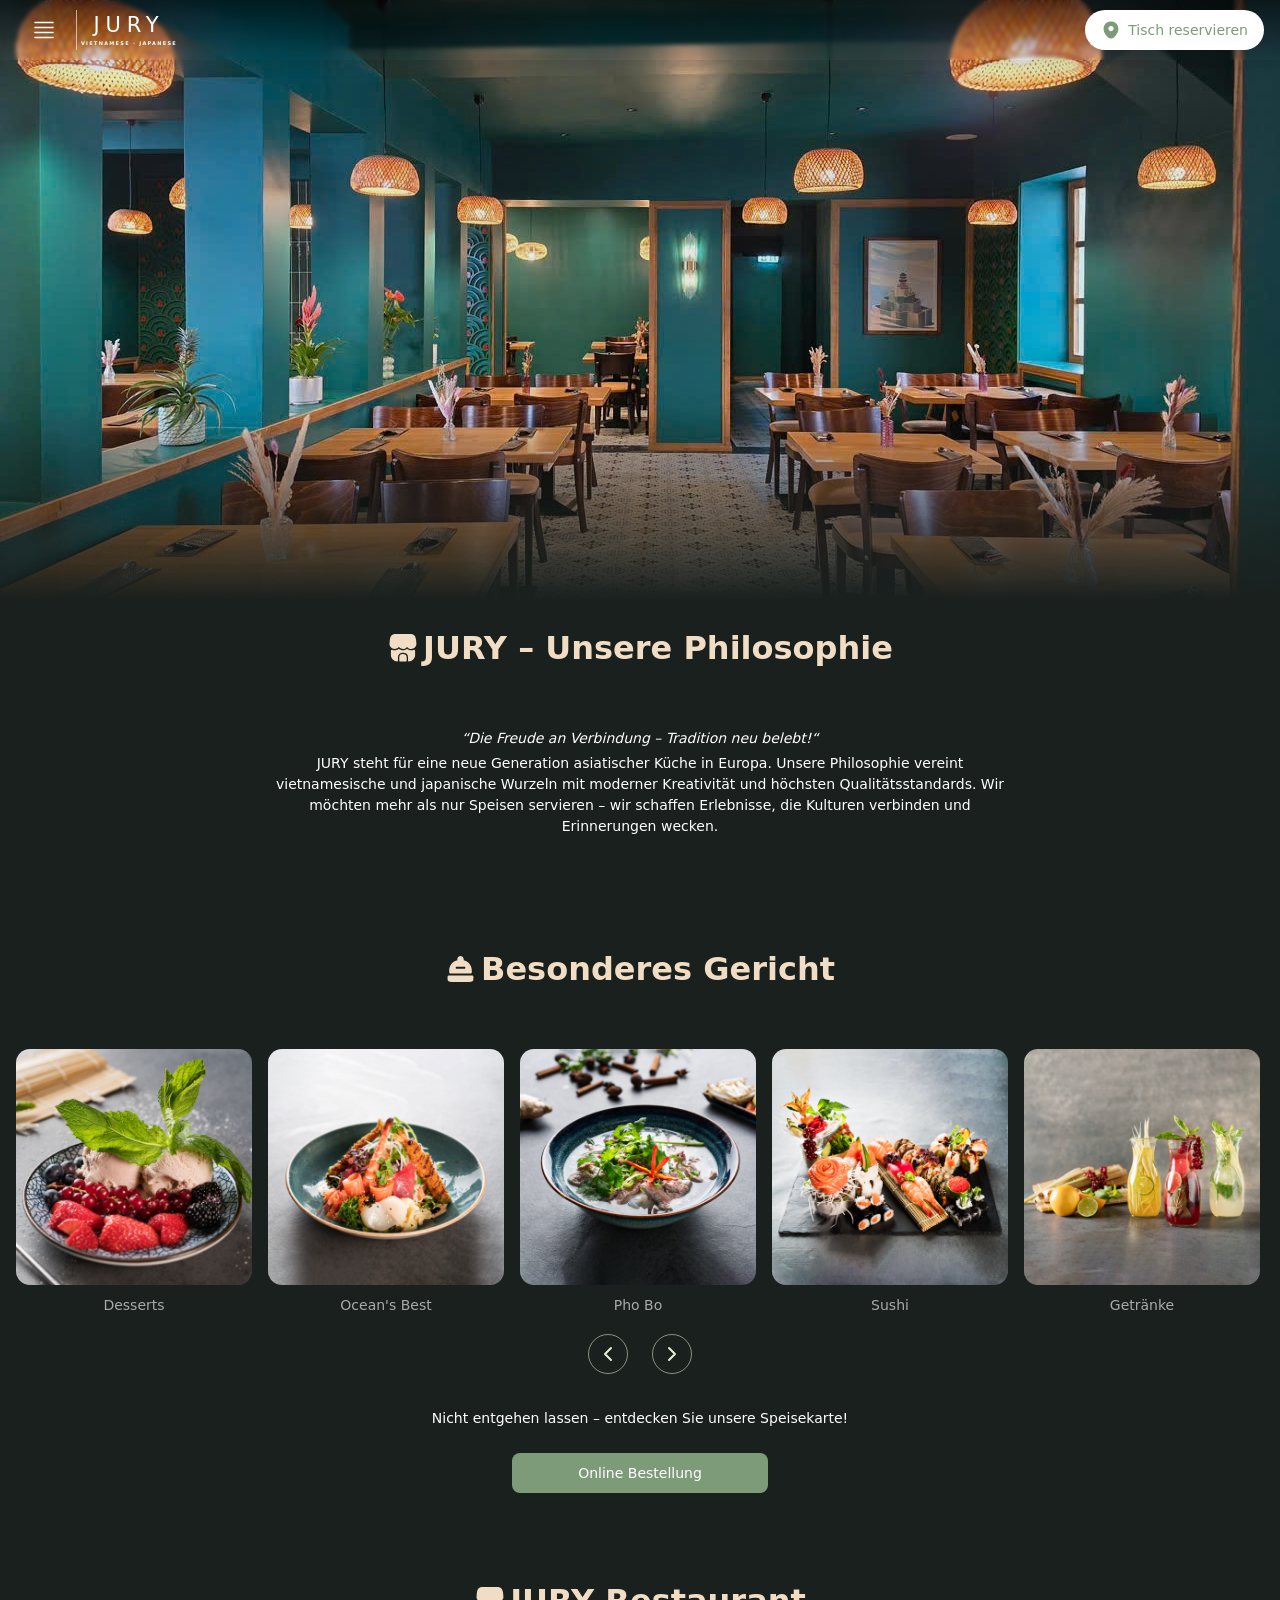
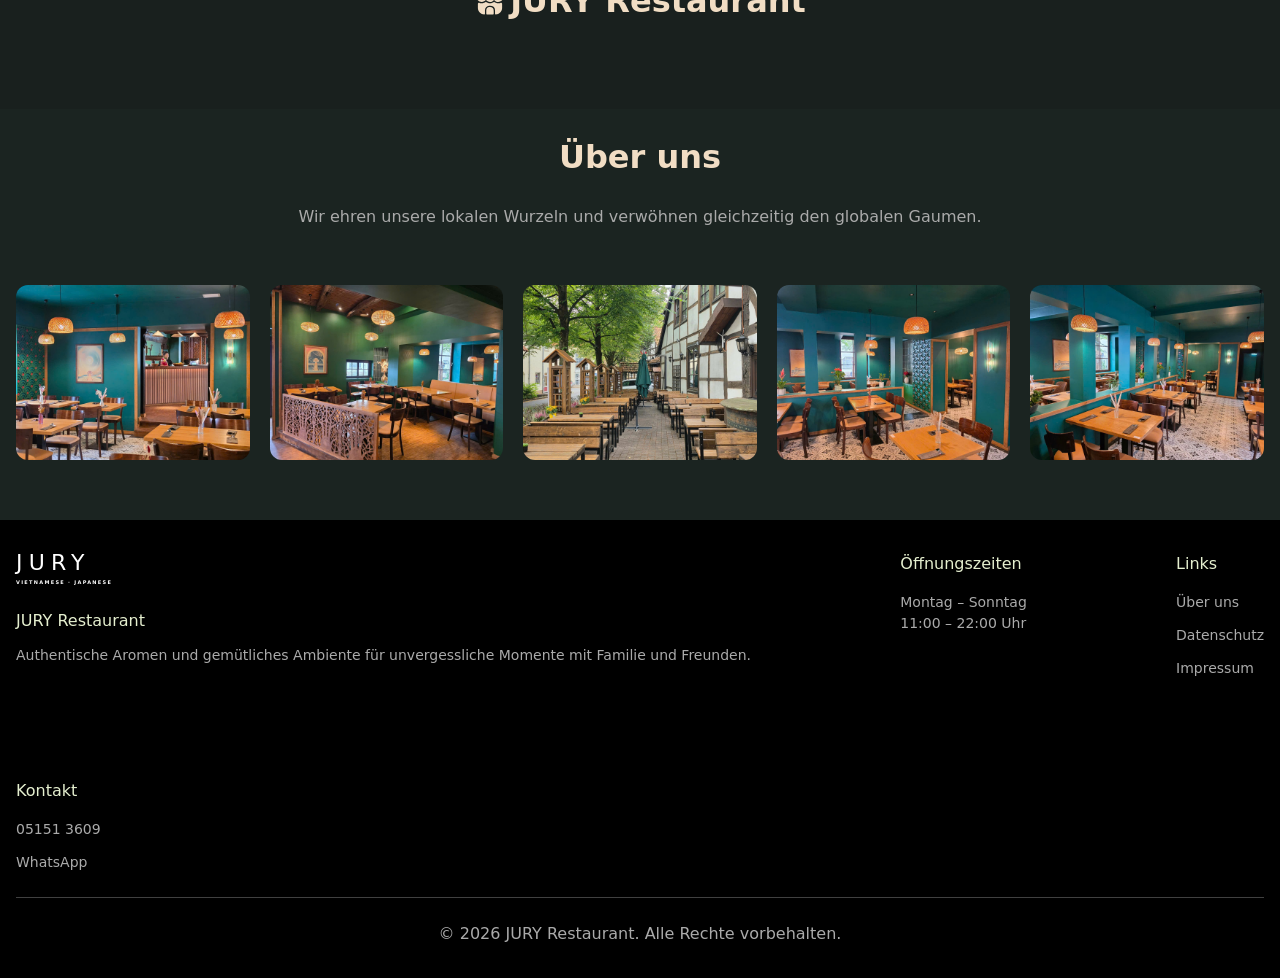
==== commit 1e3efb57: "Update Jury visuals and menu experience" ====
--- a/index.html
+++ b/index.html
@@ -621,6 +621,6 @@
   <footer class="bg-black py-[50px] xl:py-[32px] relative"><div class="container"><div class="flex flex-wrap flex-col md:flex-row xl:p-0 xl:pb-[24px] xl:mb-[24px] md:px-[40px] pb-[32px] gap-[40px] md:gap-[100px] justify-between border-b border-neutral-700 mb-[32px]"><div class="md:max-w-[260px]"><a class="juri-source-footer-logo" href="index.html">JURY<small>VIETNAMESE · JAPANESE</small></a><h4 class="text-base-04 mt-6">JURY Restaurant</h4><p class="text-base-02 mt-3">Authentische Aromen und gemütliches Ambiente für unvergessliche Momente mit Familie und Freunden.</p></div><div><h4 class="text-base-04">Öffnungszeiten</h4><p class="text-base-02 mt-4">Montag – Sonntag<br>11:00 – 22:00 Uhr</p></div><div><h4 class="text-base-04">Links</h4><div class="flex flex-col gap-3 mt-4 text-base-02"><a href="ueber-uns.html">Über uns</a><a href="datenschutz.html">Datenschutz</a><a href="impressum.html">Impressum</a></div></div><div><h4 class="text-base-04">Kontakt</h4><div class="flex flex-col gap-3 mt-4 text-base-02"><a href="tel:+4951513609">+49 5151 3609</a><a href="https://wa.me/4951513609">WhatsApp</a></div></div></div><p class="text-center text-[16px] font-medium leading-[24px] text-base-02">© 2026 JURY Restaurant. Alle Rechte vorbehalten.</p></div></footer>
 </div>
 
-<script src="js/home.js?v=20260822a"></script>
+<script src="js/home.js?v=20260825c"></script>
 </body>
 </html>
--- a/css/fonts.css
+++ b/css/fonts.css
@@ -1,4 +1,14 @@
 /* css/fonts.css — self-hosted variable fonts (latin + latin-ext for ä ö ü ß ơ ư) */
+@font-face{
+  font-family:"Poppins";
+  src:url("../fonts/Poppins-Regular.woff2") format("woff2");
+  font-weight:400;font-display:swap;font-style:normal;
+}
+@font-face{
+  font-family:"Poppins";
+  src:url("../fonts/Poppins-SemiBold.woff2") format("woff2");
+  font-weight:600;font-display:swap;font-style:normal;
+}
 @font-face{
   font-family:"Fraunces";
   src:url("../fonts/Fraunces.woff2") format("woff2");
--- a/css/home.css
+++ b/css/home.css
@@ -604,17 +604,19 @@
 .juri-source-book-label{display:block}
 .juri-source-drawer{position:fixed;inset:0;z-index:120;display:grid;grid-template-columns:minmax(0,1fr);visibility:hidden;background:rgba(0,0,0,.45);opacity:0;transition:opacity .3s ease,visibility .3s ease}
 .juri-source-drawer.is-open{visibility:visible;opacity:1}
-.juri-source-drawer__panel{position:relative;display:flex;flex-direction:column;gap:20px;width:min(86vw,390px);min-height:100%;padding:88px 28px 28px;background:#19201e;transform:translateX(-100%);transition:transform .35s ease}
+.juri-source-drawer__panel{position:relative;display:flex;flex-direction:column;gap:28px;width:min(86vw,390px);min-height:100%;padding:88px 28px 28px;background:#19201e;font-family:ui-sans-serif,system-ui,-apple-system,"Segoe UI",sans-serif;transform:translateX(-100%);transition:transform .35s ease}
 .juri-source-drawer.is-open .juri-source-drawer__panel{transform:translateX(0)}
-.juri-source-drawer__panel>a{font-size:22px;line-height:28px;font-weight:700;color:#fff!important}
-.juri-source-drawer__close{position:absolute;top:14px;right:20px;width:40px;height:40px;border:0;background:transparent;color:#fff;font-size:30px;line-height:1}
-.juri-source-drawer__panel .juri-source-drawer__reserve{margin-top:auto;padding:12px;border-radius:8px;background:var(--juri-green);font-size:16px;line-height:24px;text-align:center}
+.juri-source-drawer__panel>a{font-size:16px;line-height:24px;font-weight:500;letter-spacing:normal;color:#fff!important}
+.juri-source-drawer__close{position:absolute;top:14px;right:20px;width:40px;height:40px;border:0;background:transparent;color:#fff;font-family:ui-sans-serif,system-ui,-apple-system,"Segoe UI",sans-serif;font-size:32px;font-weight:400;line-height:1}
+.juri-source-drawer__panel .juri-source-drawer__reserve{margin-top:auto;padding:12px;border-radius:8px;background:var(--juri-green);font-size:16px;line-height:24px;font-weight:500;letter-spacing:normal;text-align:center}
 .juri-source-dish-slider{position:relative;height:240px;overflow:visible}
 .juri-source-dish-track{display:flex;height:200px;overflow-x:auto;scroll-snap-type:x mandatory;scrollbar-width:none;overscroll-behavior-x:contain}
 .juri-source-dish-track::-webkit-scrollbar{display:none}
 .juri-source-dish-track .dish-slide{display:block;flex:0 0 185px;height:200px;padding-right:8px;padding-left:8px;scroll-snap-align:start;color:inherit}
 .juri-source-dish-track .dish-slide img{display:block;width:169px;height:169px;object-fit:cover}
 .juri-source-dish-track .dish-slide p{margin-top:10px;color:var(--juri-muted)!important;font-size:14px;line-height:21px;font-weight:500;text-align:center}
+.juri-source-hero img{content:url("../images/jury/interior-hall.png")}
+.juri-source img[alt="Business Lunch"]{content:url("../images/jury/interior-booths.png")}
 .juri-source-dish-dots{height:22px;margin:27px 0 0;padding:0;text-align:center;list-style:none}
 .juri-source-dish-dots li{display:inline-block;width:16px;height:16px;margin:0;padding:0;vertical-align:top}
 .juri-source-dish-dots button{position:relative;display:block;width:20px;height:20px;margin:0;padding:5px;border:0;background:transparent;color:transparent;font-size:0;line-height:0;cursor:pointer}
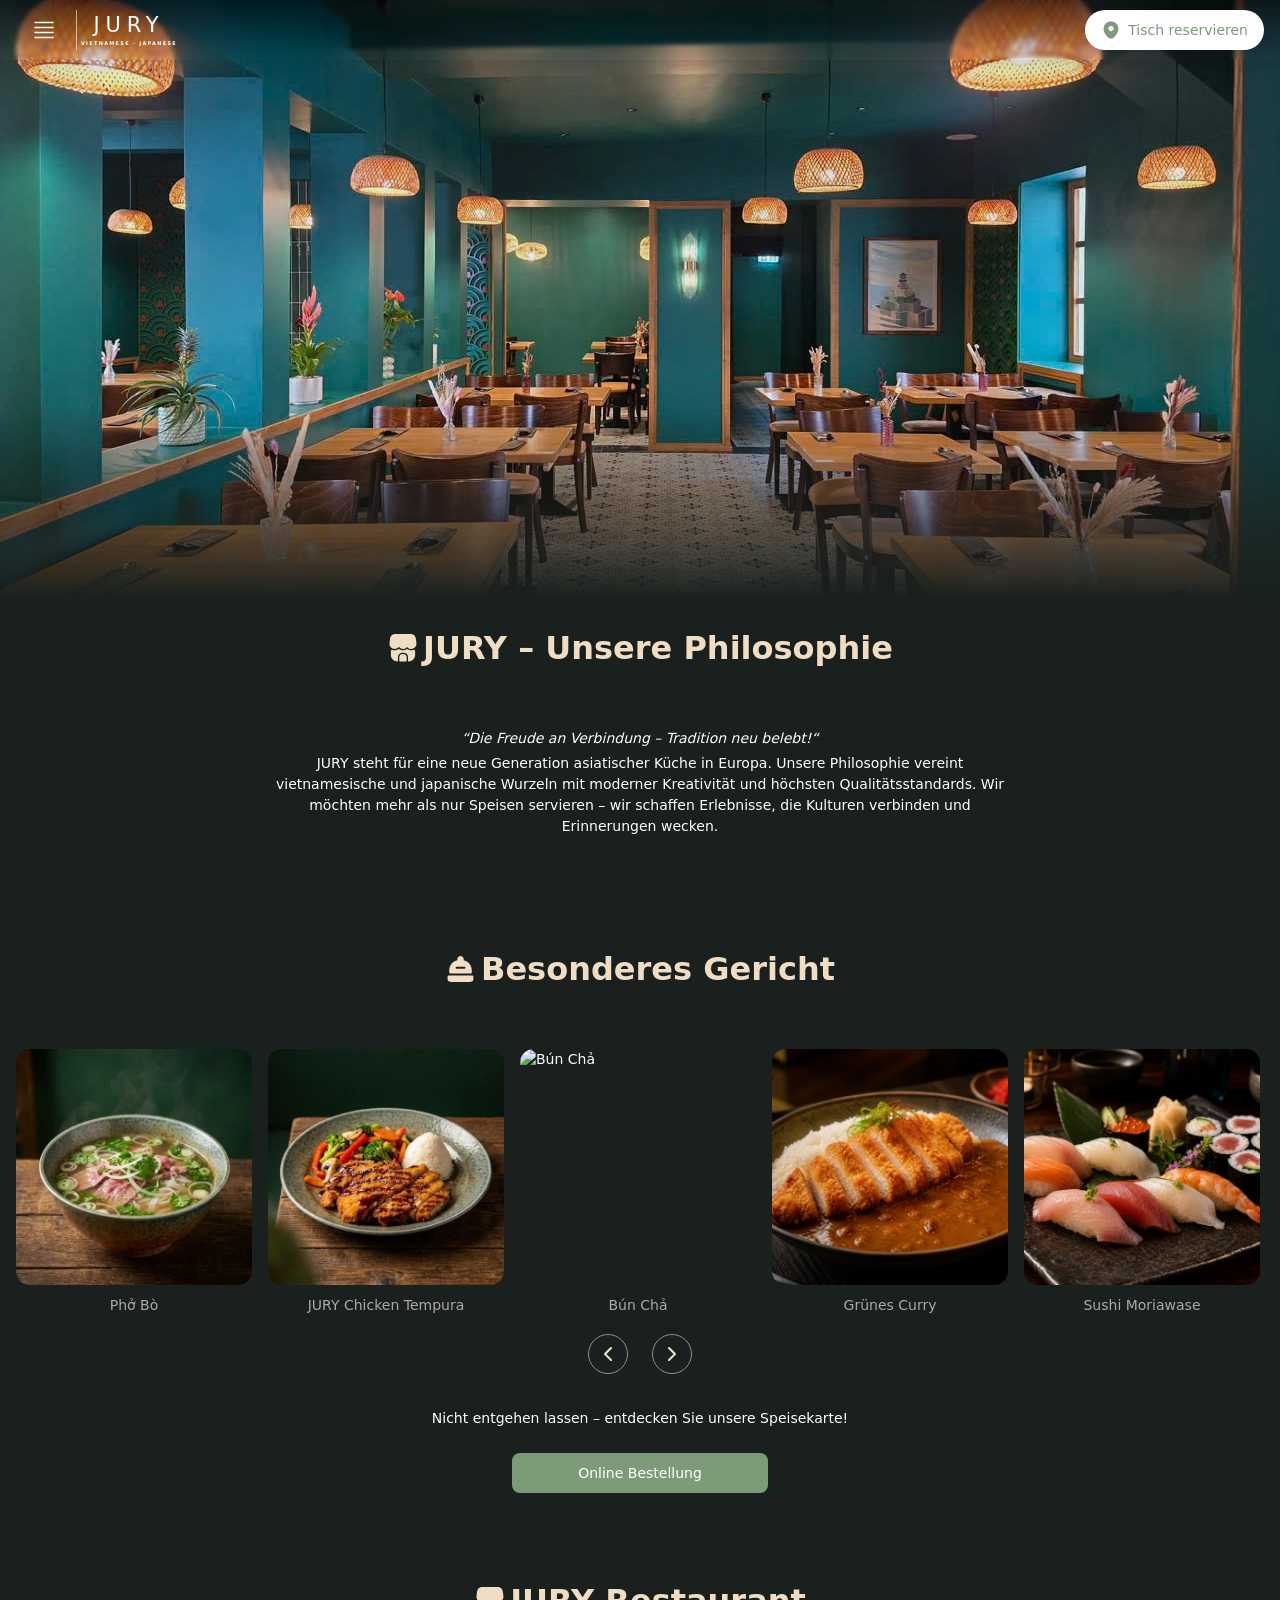
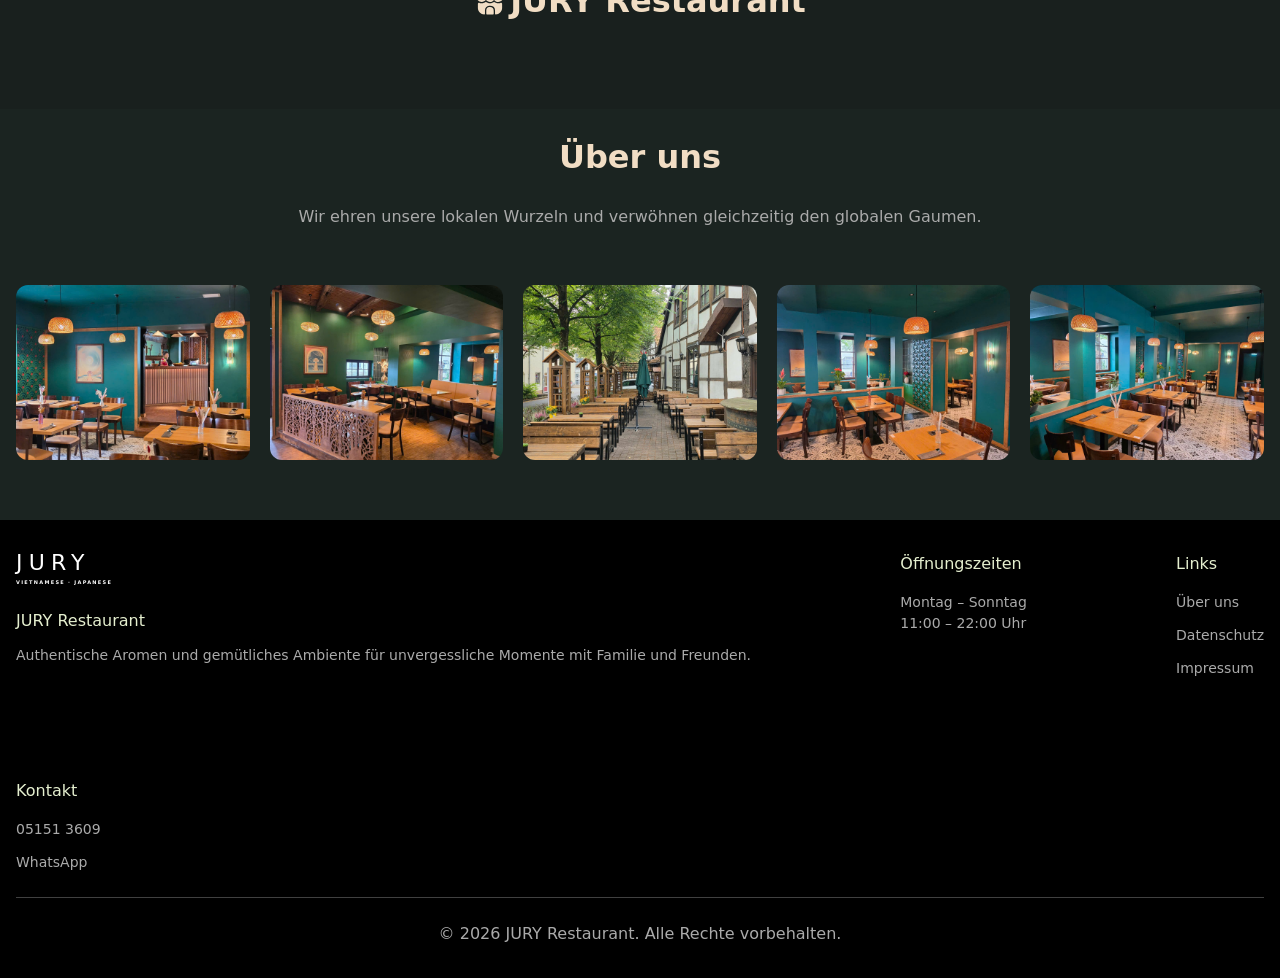
==== commit 53278a5f: "Update featured dish carousel images" ====
--- a/index.html
+++ b/index.html
@@ -621,6 +621,6 @@
   <footer class="bg-black py-[50px] xl:py-[32px] relative"><div class="container"><div class="flex flex-wrap flex-col md:flex-row xl:p-0 xl:pb-[24px] xl:mb-[24px] md:px-[40px] pb-[32px] gap-[40px] md:gap-[100px] justify-between border-b border-neutral-700 mb-[32px]"><div class="md:max-w-[260px]"><a class="juri-source-footer-logo" href="index.html">JURY<small>VIETNAMESE · JAPANESE</small></a><h4 class="text-base-04 mt-6">JURY Restaurant</h4><p class="text-base-02 mt-3">Authentische Aromen und gemütliches Ambiente für unvergessliche Momente mit Familie und Freunden.</p></div><div><h4 class="text-base-04">Öffnungszeiten</h4><p class="text-base-02 mt-4">Montag – Sonntag<br>11:00 – 22:00 Uhr</p></div><div><h4 class="text-base-04">Links</h4><div class="flex flex-col gap-3 mt-4 text-base-02"><a href="ueber-uns.html">Über uns</a><a href="datenschutz.html">Datenschutz</a><a href="impressum.html">Impressum</a></div></div><div><h4 class="text-base-04">Kontakt</h4><div class="flex flex-col gap-3 mt-4 text-base-02"><a href="tel:+4951513609">+49 5151 3609</a><a href="https://wa.me/4951513609">WhatsApp</a></div></div></div><p class="text-center text-[16px] font-medium leading-[24px] text-base-02">© 2026 JURY Restaurant. Alle Rechte vorbehalten.</p></div></footer>
 </div>
 
-<script src="js/home.js?v=20260825c"></script>
+<script src="js/home.js?v=20260827a"></script>
 </body>
 </html>
